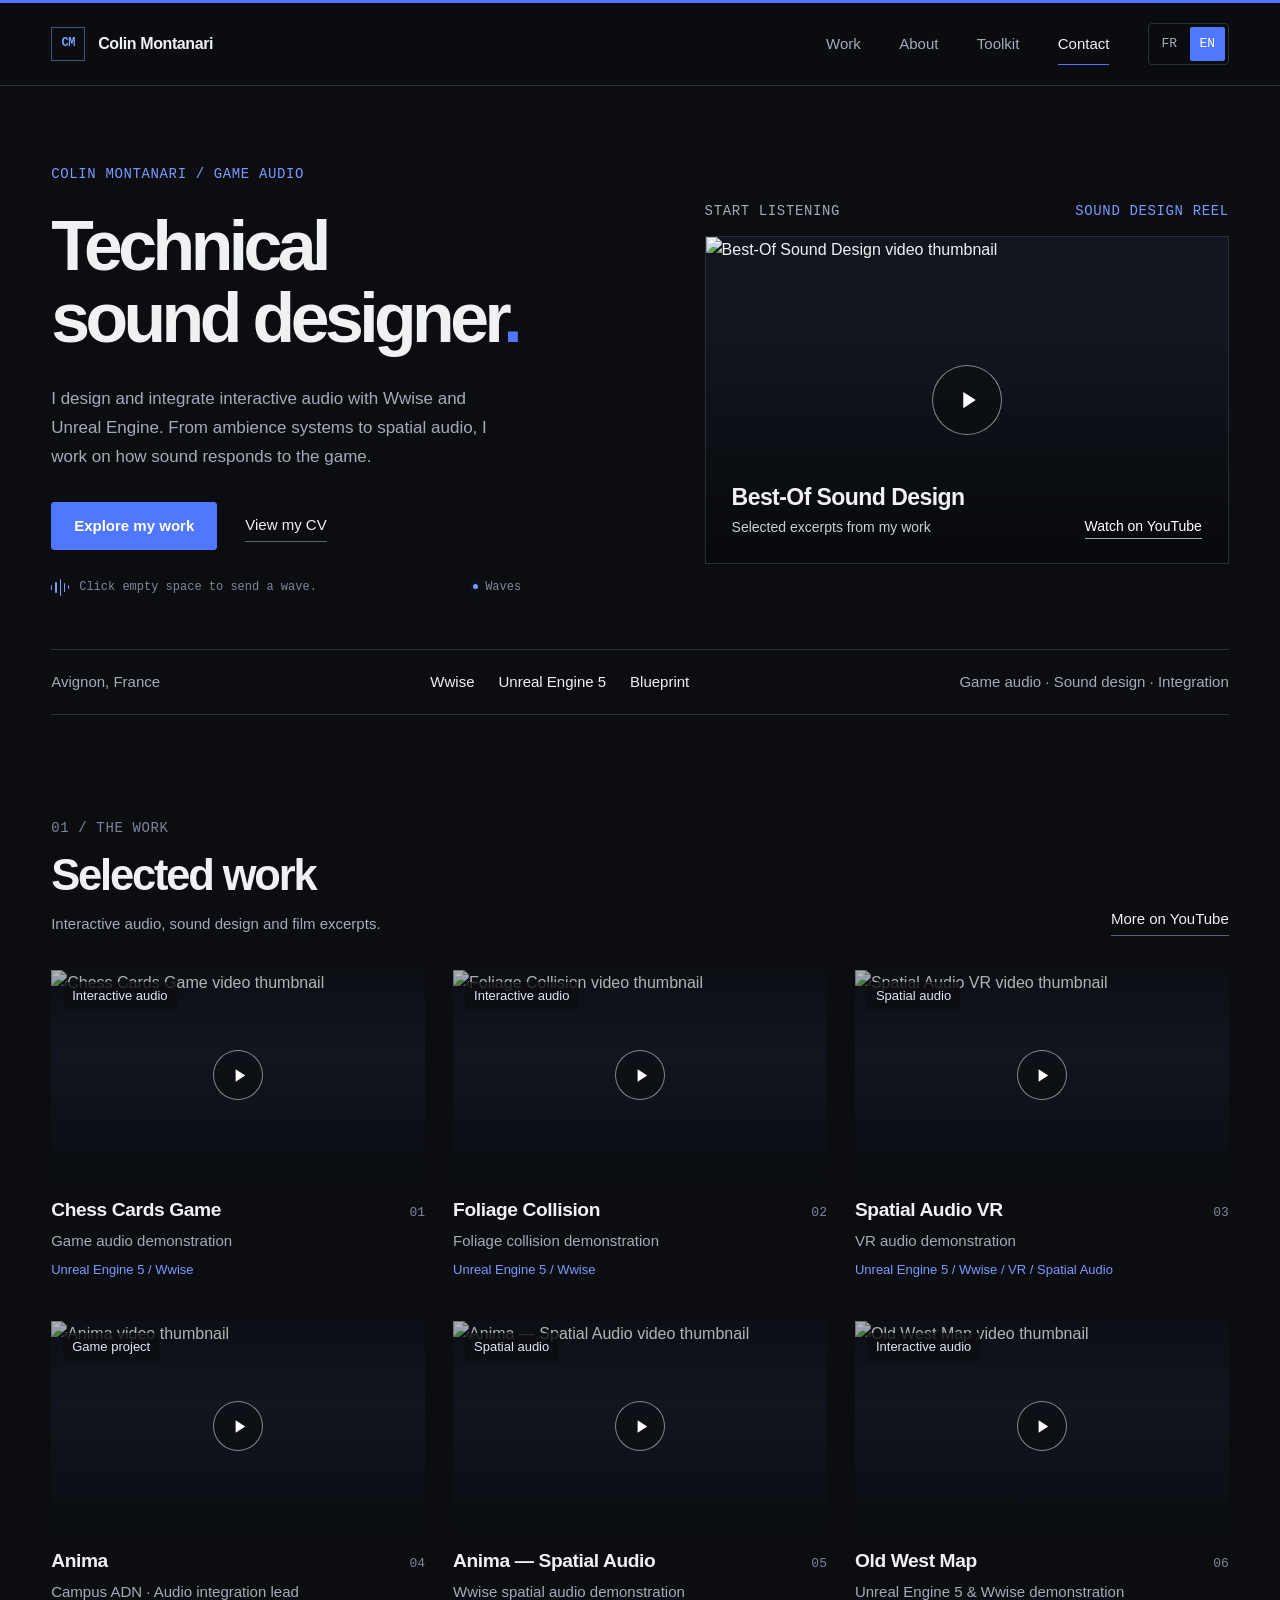
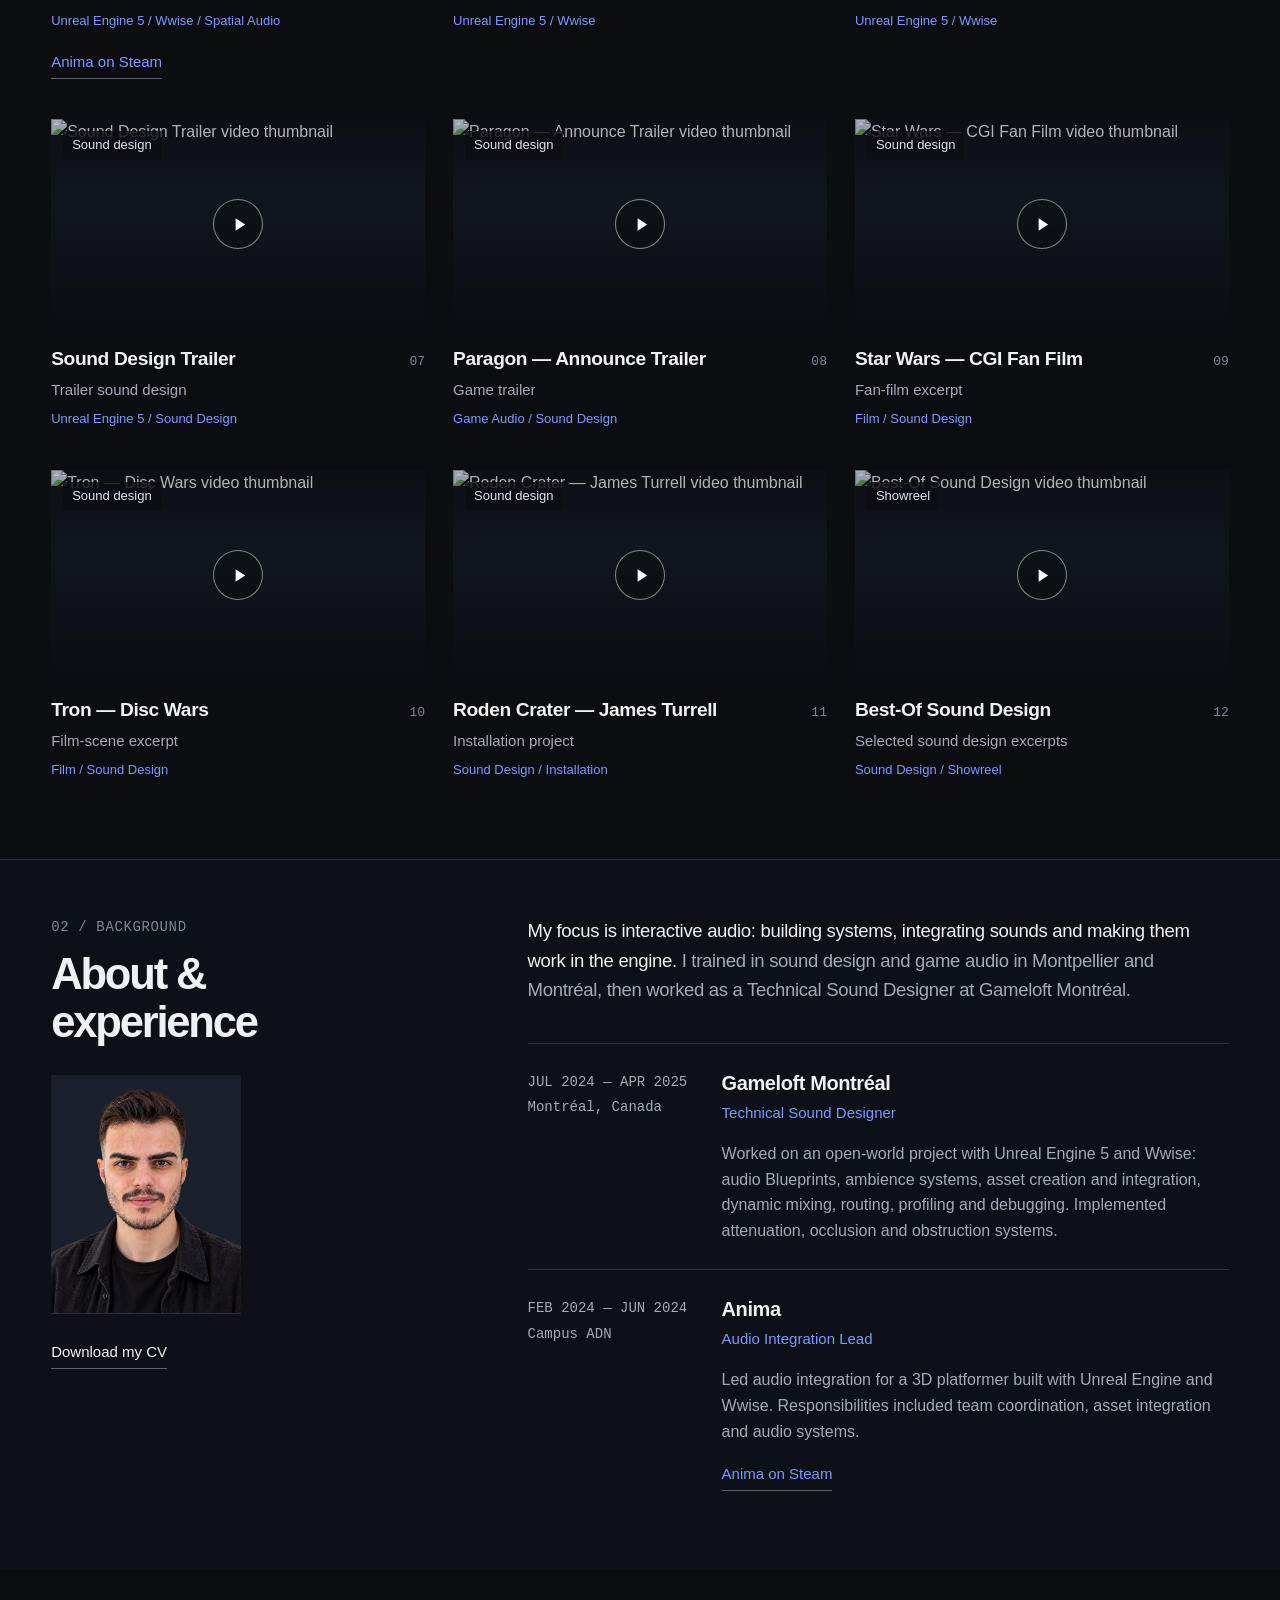
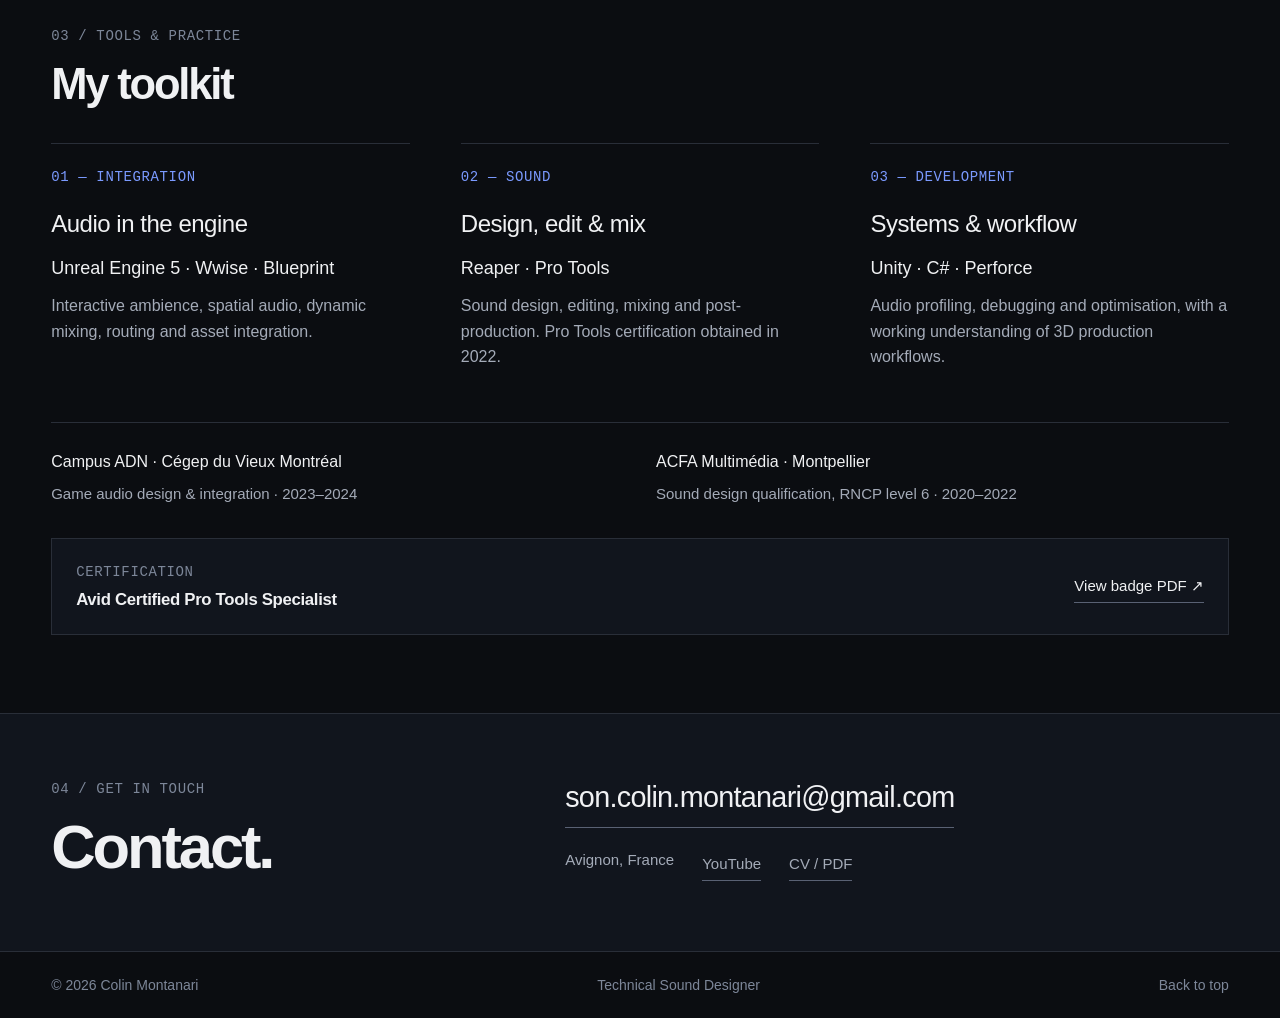
==== index.html @ 7dca70fe "Wave Collision Click Wave Collision Click" ====
<!DOCTYPE html>
<html lang="en">
<head>
  <meta charset="UTF-8">
  <meta name="viewport" content="width=device-width, initial-scale=1">
  <meta name="description" content="Colin Montanari, Technical Sound Designer. Interactive audio with Wwise and Unreal Engine, game audio projects, and sound design work.">
  <meta name="theme-color" content="#0b0d11">
  <title>Colin Montanari — Technical Sound Designer</title>
  <link rel="icon" href="data:image/svg+xml,%3Csvg xmlns='http://www.w3.org/2000/svg' viewBox='0 0 64 64'%3E%3Crect width='64' height='64' rx='10' fill='%230b0d11'/%3E%3Ctext x='32' y='41' text-anchor='middle' font-family='Arial,sans-serif' font-size='29' font-weight='700' fill='%235078ff'%3ECM%3C/text%3E%3C/svg%3E">
  <style>
    :root { --bg:#0b0d11; --surface:#11151d; --text:#f0f1f3; --muted:#a4abb8; --subtle:#7d8799; --blue:#7b9aff; --electric:#5078ff; --line:#292e38; --gutter:clamp(22px,4vw,104px); }
    *,*::before,*::after { box-sizing:border-box; }
    html { scroll-behavior:smooth; scroll-padding-top:100px; }
    body { margin:0; background:var(--bg); color:var(--text); font:400 1rem/1.6 'Segoe UI',Arial,sans-serif; -webkit-font-smoothing:antialiased; }
    a { color:inherit; text-decoration:none; }
    button { font:inherit; }
    a:focus-visible,button:focus-visible { outline:2px solid var(--blue); outline-offset:6px; }
    img { display:block; width:100%; }
    ::selection { background:var(--electric); color:white; }
    .skip-link { position:fixed; top:12px; left:12px; z-index:30; padding:10px 16px; background:var(--text); color:var(--bg); transform:translateY(-160%); }
    .skip-link:focus { transform:translateY(0); }
    .shell { width:100%; padding-inline:var(--gutter); }
    .mono { font-family:Consolas,'Courier New',monospace; font-size:.875rem; letter-spacing:.045em; text-transform:uppercase; }
    header,main,footer { position:relative; z-index:1; }
    header { position:sticky; top:0; z-index:10; background:rgba(11,13,17,.95); border-top:3px solid var(--electric); border-bottom:1px solid var(--line); backdrop-filter:blur(14px); }
    .nav { min-height:82px; display:flex; justify-content:space-between; align-items:center; gap:30px; }
    .brand { display:flex; align-items:center; gap:13px; font-size:1rem; font-weight:650; letter-spacing:-.025em; white-space:nowrap; }
    .brand-mark { display:grid; place-items:center; width:34px; height:34px; border:1px solid #455575; font-family:Consolas,monospace; color:var(--blue); font-size:.75rem; }
    .nav-actions { display:flex; align-items:center; gap:clamp(20px,3vw,44px); }
    .language-switch { display:none; gap:3px; padding:3px; border:1px solid var(--line); border-radius:4px; }
    html.has-language-switch .language-switch { display:flex; }
    .language-switch button { border:0; border-radius:2px; background:transparent; color:var(--muted); min-width:35px; min-height:34px; padding:5px 8px; font:500 .8125rem/1.4 Consolas,monospace; cursor:pointer; }
    .language-switch button:hover { color:var(--text); background:#1b2232; }
    .language-switch button[aria-pressed="true"] { background:var(--electric); color:white; }
    .sr-only { position:absolute; width:1px; height:1px; padding:0; margin:-1px; overflow:hidden; clip:rect(0,0,0,0); white-space:nowrap; border:0; }
    @media (max-width:560px) { .nav-actions { display:contents; } .brand { order:1; } .language-switch { order:2; margin-left:auto; } .nav-links { order:3; } }
    .nav-links { display:flex; gap:clamp(20px,3vw,48px); align-items:center; font-size:.9375rem; }
    .nav-links a { padding:8px 0; color:var(--muted); transition:color .2s; }
    .nav-links a:hover { color:var(--text); }
    .nav-links .contact-nav { color:var(--text); border-bottom:1px solid var(--electric); }
    .hero { position:relative; isolation:isolate; padding-block:clamp(52px,6vw,108px) 46px; }
    .hero-grid { display:grid; grid-template-columns:1.1fr 1fr; gap:clamp(32px,6vw,120px); align-items:center; }
    .eyebrow { color:var(--blue); margin:0 0 26px; }
    h1 { font-size:clamp(3.5rem,5.45vw,8.5rem); line-height:1.03; letter-spacing:-.065em; font-weight:650; margin:0 0 30px; }
    h1 .first-line { display:block; }
    h1 .period { color:var(--electric); }
    .hero-copy { max-width:49ch; color:var(--muted); font-size:clamp(1.0625rem,1.15vw,1.3rem); margin:0 0 30px; line-height:1.7; }
    .hero-links { display:flex; flex-wrap:wrap; gap:20px 28px; align-items:center; }
    .button { display:inline-flex; align-items:center; justify-content:center; min-height:48px; padding:11px 22px; border:1px solid var(--electric); background:var(--electric); color:white; font-size:.9375rem; font-weight:600; border-radius:3px; transition:background .2s,border-color .2s; }
    .button:hover { background:#3f65e3; border-color:#3f65e3; }
    .text-link { border-bottom:1px solid #596173; padding-block:4px; font-size:.9375rem; transition:border-color .2s,color .2s; }
    .text-link:hover { border-color:var(--blue); color:var(--blue); }
    .featured { margin:0; min-width:0; }
    .feature-label { display:flex; align-items:center; justify-content:space-between; gap:16px; margin-bottom:14px; color:var(--muted); }
    .feature-label span:last-child { color:var(--blue); }
    .feature-visual { position:relative; display:block; aspect-ratio:16/10; overflow:hidden; background:var(--surface); border:1px solid var(--line); }
    .feature-visual img { height:100%; object-fit:cover; filter:saturate(.8); transition:transform .65s,filter .4s; }
    .feature-visual:hover img { transform:scale(1.035); filter:saturate(1); }
    .feature-visual::after { content:''; position:absolute; inset:0; background:linear-gradient(180deg,transparent 30%,rgba(0,0,0,.6)); pointer-events:none; }
    .play { position:absolute; display:grid; place-items:center; width:50px; height:50px; border:1px solid rgba(255,255,255,.5); border-radius:50%; background:rgba(11,13,17,.55); color:white; z-index:2; left:50%; top:50%; transform:translate(-50%,-50%); transition:background .2s,border-color .2s; }
    .play svg { width:23px; height:23px; }
    .feature-visual .play { width:70px; height:70px; }
    .feature-visual .play svg { width:30px; height:30px; }
    .feature-visual:hover .play,.project-visual:hover .play { background:var(--electric); border-color:var(--electric); }
    .feature-caption { position:absolute; bottom:24px; left:26px; right:26px; z-index:2; display:flex; gap:18px; align-items:end; justify-content:space-between; }
    .feature-caption strong { display:block; font-size:clamp(1.375rem,1.8vw,2.3rem); line-height:1.2; font-weight:600; letter-spacing:-.025em; }
    .feature-caption small { display:block; color:#c9cfd9; font-size:.875rem; margin-top:5px; }
    .feature-caption .watch-label { font-size:.875rem; color:white; white-space:nowrap; border-bottom:1px solid #9ca4b8; }
    .hero-details { margin-top:48px; padding-block:20px; display:flex; justify-content:space-between; flex-wrap:wrap; gap:12px 30px; border-top:1px solid var(--line); border-bottom:1px solid var(--line); color:var(--muted); font-size:.9375rem; }
    .hero-details .tools { display:flex; flex-wrap:wrap; gap:12px 24px; color:var(--text); }
    .hero-details strong { font-weight:500; }
    section[id] { scroll-margin-top:28px; }
    .section { padding-block:56px 78px; }
    .section-heading { display:grid; grid-template-columns:1fr auto; gap:22px; align-items:end; margin-bottom:34px; }
    .section-index { color:var(--subtle); margin:0 0 13px; }
    h2 { margin:0; font-size:clamp(2.4rem,3.4vw,4.6rem); font-weight:550; line-height:1.1; letter-spacing:-.05em; }
    .heading-note { color:var(--muted); max-width:42ch; font-size:.9375rem; margin:12px 0 0; }
    .project-grid { display:grid; grid-template-columns:repeat(3,minmax(0,1fr)); gap:40px 28px; }
    .project { min-width:0; }
    .project-visual { display:block; position:relative; overflow:hidden; aspect-ratio:16/9; background:var(--surface); }
    .project-visual img { height:100%; object-fit:cover; transition:transform .5s,filter .4s; filter:saturate(.82); }
    .project-visual:hover img { transform:scale(1.04); filter:saturate(1); }
    .project-visual::after { content:''; position:absolute; inset:0; background:linear-gradient(180deg,rgba(0,0,0,.3),transparent 40%,rgba(0,0,0,.4)); pointer-events:none; }
    .visual-category { position:absolute; top:12px; left:12px; z-index:2; font-size:.8125rem; padding:4px 9px; background:rgba(11,13,17,.8); color:#e1e6ef; }
    .watch { position:absolute; right:14px; bottom:12px; z-index:2; font-size:.8125rem; opacity:0; transform:translateY(5px); transition:opacity .2s,transform .2s; }
    .project-visual:hover .watch,.project-visual:focus-visible .watch { opacity:1; transform:translateY(0); }
    .project-title { display:flex; align-items:baseline; justify-content:space-between; gap:14px; margin-top:17px; }
    h3 { font-size:1.2rem; letter-spacing:-.02em; line-height:1.35; margin:0; font-weight:600; }
    .project-title a:hover { color:var(--blue); }
    .project-number { font:400 .8125rem/1.4 Consolas,monospace; color:var(--subtle); }
    .project-note { font-size:.9375rem; color:var(--muted); margin:6px 0 0; }
    .steam-link { display:inline-flex; align-items:center; gap:8px; margin-top:14px; color:var(--blue); }
    .project-tools { font-size:.8125rem; color:var(--blue); margin:7px 0 0; }
    .about-section { border-top:1px solid var(--line); background:rgba(17,21,29,.5); }
    .about-grid { display:grid; grid-template-columns:.8fr 1.5fr; gap:clamp(40px,8vw,160px); }
    .about-heading h2 { max-width:10ch; }
    .about-heading .text-link { display:inline-block; margin-top:22px; }
    .portrait { width:min(190px,100%); height:auto; margin-top:28px; background:#1a202b; border-bottom:1px solid var(--line); }
    .bio { font-size:clamp(1.125rem,1.45vw,1.625rem); line-height:1.6; letter-spacing:-.018em; max-width:65ch; margin:0 0 38px; }
    .bio .soft { color:var(--muted); }
    .experience { border-top:1px solid var(--line); padding-block:26px; display:grid; grid-template-columns:170px 1fr; gap:24px; }
    .experience:last-child { padding-bottom:0; }
    .dates { font-family:Consolas,'Courier New',monospace; font-size:.875rem; color:var(--muted); line-height:1.8; }
    .experience h3 { font-size:1.25rem; }
    .job-title { font-size:.9375rem; color:var(--blue); margin:4px 0 12px; }
    .experience p:last-of-type { color:var(--muted); font-size:1rem; max-width:68ch; margin-bottom:0; }
    .skills-grid { display:grid; grid-template-columns:repeat(3,minmax(0,1fr)); gap:clamp(24px,4vw,80px); }
    .skill-block { padding-top:22px; border-top:1px solid var(--line); }
    .skill-block .mono { color:var(--blue); margin:0 0 20px; }
    .skill-block h3 { font-size:1.5rem; font-weight:500; margin-bottom:14px; }
    .skill-block p { color:var(--muted); margin:10px 0; max-width:44ch; }
    .tool-names { font-size:1.125rem; color:var(--text) !important; }
    .education { display:grid; grid-template-columns:1fr 1fr; gap:32px; margin-top:42px; border-top:1px solid var(--line); padding-top:26px; }
    .education p { color:var(--muted); margin:8px 0 0; font-size:.9375rem; }
    .education strong { font-weight:500; }
    .certification { display:flex; flex-wrap:wrap; align-items:center; justify-content:space-between; gap:18px 24px; margin-top:32px; padding:22px 24px; border:1px solid var(--line); background:var(--surface); }
    .certification-label { display:block; color:var(--subtle); margin-bottom:5px; }
    .certification-title { margin:0; font-size:1.05rem; font-weight:550; }
    .certification-link { flex:none; }
    .language-fr { display:none; }
    html[lang="fr"] .language-en { display:none; }
    html[lang="fr"] .language-fr { display:inline; }
    .contact-section { padding-block:60px 70px; border-top:1px solid var(--line); background:var(--surface); }
    .contact-layout { display:grid; grid-template-columns:1fr 1.4fr; gap:40px; align-items:end; }
    .contact-layout h2 { font-size:clamp(2.5rem,4.8vw,6.5rem); }
    .contact-email { display:inline-block; font-size:clamp(1.05rem,2.25vw,3.1rem); letter-spacing:-.025em; border-bottom:1px solid #596173; padding-bottom:7px; overflow-wrap:anywhere; }
    .contact-email:hover { color:var(--blue); border-color:var(--blue); }
    .contact-sub { display:flex; flex-wrap:wrap; gap:12px 28px; color:var(--muted); font-size:.9375rem; margin-top:20px; }
    footer { padding-block:22px; border-top:1px solid var(--line); }
    .footer-inner { display:flex; justify-content:space-between; flex-wrap:wrap; gap:14px; color:var(--subtle); font-size:.875rem; }
    .footer-inner a:hover { color:var(--blue); }
    @media (min-width:1900px) { .project-grid { grid-template-columns:repeat(4,minmax(0,1fr)); gap:46px 32px; } .project-title h3 { font-size:1.35rem; } }
    @media (max-width:1100px) { .hero-grid { gap:36px; } h1 { font-size:clamp(3.1rem,5.4vw,4.5rem); } .project-grid { grid-template-columns:repeat(2,minmax(0,1fr)); } .about-grid { gap:44px; grid-template-columns:.8fr 1.4fr; } .experience { grid-template-columns:1fr; gap:8px; } .contact-layout { grid-template-columns:1fr 1.4fr; gap:24px; } }
    @media (max-width:800px) { html { scroll-padding-top:90px; } .nav { min-height:72px; gap:18px; } .nav-links { gap:20px; font-size:.875rem; } .hero { padding-top:44px; } .hero-grid { grid-template-columns:1fr; gap:34px; } h1 { font-size:clamp(3.4rem,8vw,5rem); max-width:13ch; } .hero-copy { max-width:58ch; } .featured { max-width:100%; } .feature-visual { aspect-ratio:16/9; } .hero-details { margin-top:30px; } .about-grid { grid-template-columns:1fr; gap:36px; } .about-heading h2 { max-width:none; } .about-heading .text-link { margin-top:18px; } .experience { grid-template-columns:150px 1fr; gap:22px; } .skills-grid { grid-template-columns:1fr; gap:28px; } .skill-block p { max-width:none; } .contact-layout { grid-template-columns:1fr; gap:30px; } .contact-email { font-size:clamp(1rem,3.8vw,2.2rem); } }
    @media (max-width:560px) { :root { --gutter:22px; } html { scroll-padding-top:126px; } .nav { flex-wrap:wrap; padding-block:15px 12px; gap:12px; } .brand { font-size:1rem; } .nav-links { width:100%; justify-content:space-between; gap:10px; } .hero { padding-top:35px; padding-bottom:24px; } .eyebrow { font-size:.8125rem; margin-bottom:20px; } h1 { font-size:clamp(2.7rem,10.8vw,3.8rem); margin-bottom:24px; } .hero-copy { font-size:1rem; margin-bottom:24px; } .hero-grid { gap:30px; } .feature-label { font-size:.8125rem; } .feature-caption { bottom:16px; left:18px; right:18px; } .feature-caption strong { font-size:1.375rem; } .feature-caption .watch-label { display:none; } .feature-visual .play { width:54px; height:54px; } .hero-details { font-size:.875rem; padding-block:17px; } .section { padding-block:38px 46px; } .section-heading { grid-template-columns:1fr; gap:18px; margin-bottom:26px; } .section-heading > a { justify-self:start; } .project-grid { grid-template-columns:1fr; gap:30px; } h2 { font-size:2.5rem; } .section-index { font-size:.8125rem; } .project-title { margin-top:14px; } .bio { font-size:1.125rem; } .experience { grid-template-columns:1fr; gap:10px; padding-block:22px; } .education { grid-template-columns:1fr; gap:22px; } .contact-section { padding-block:40px; } .contact-email { font-size:clamp(1rem,4.35vw,1.5rem); } .contact-sub { gap:12px 20px; } .footer-inner { font-size:.8125rem; } }
    @media (prefers-reduced-motion:reduce) { html { scroll-behavior:auto; } *,*::before,*::after { transition:none !important; } .cursor-glow { display:none; } }

    #page-acoustics { position:fixed; inset:0; width:100%; height:100%; z-index:3; pointer-events:none; mix-blend-mode:screen; }
    .acoustic-invitation { margin:24px 0 0; display:grid; grid-template-columns:18px minmax(0,1fr) auto; max-width:470px; align-items:center; gap:10px; color:var(--subtle); font:400 .75rem/1.6 Consolas,'Courier New',monospace; }
    .acoustic-symbol { display:inline-flex; align-items:center; gap:3px; color:var(--blue); }
    .acoustic-symbol i { display:block; width:2px; height:var(--height); background:currentColor; border-radius:1px; }
    .wave-toggle { border:0; padding:4px 0; color:var(--subtle); background:transparent; cursor:pointer; font:inherit; }
    .wave-toggle::before { content:''; display:inline-block; width:5px; height:5px; border-radius:50%; background:var(--blue); margin-right:7px; vertical-align:middle; box-shadow:0 0 7px #5078ff66; }
    .wave-toggle[aria-pressed="false"]::before { background:var(--subtle); box-shadow:none; }
    .wave-toggle[aria-pressed="false"] { text-decoration:line-through; }
    .wave-toggle:hover { color:var(--text); }
    @media (prefers-reduced-motion:reduce) { #page-acoustics,.acoustic-invitation { display:none; } }
  </style>
</head>
<body>
  <a class="skip-link" href="#main" data-i18n="text1">Skip to content</a>
  <canvas id="page-acoustics" aria-hidden="true"></canvas>
  <header>
    <div class="shell nav">
      <a class="brand" href="#top" aria-label="Colin Montanari, back to top" data-i18n-aria-label="text68"><span class="brand-mark" aria-hidden="true">CM</span>Colin Montanari</a>
      <div class="nav-actions"><nav class="nav-links" aria-label="Main navigation" data-i18n-aria-label="text69"><a href="#projects" data-i18n="text2">Work</a><a href="#about" data-i18n="text3">About</a><a href="#skills" data-i18n="text4">Toolkit</a><a class="contact-nav" href="#contact">Contact</a></nav>
        <div class="language-switch" role="group" aria-label="Language" data-i18n-aria-label="language">
          <button type="button" data-language="fr" lang="fr" aria-label="Français" aria-pressed="false">FR</button>
          <button type="button" data-language="en" lang="en" aria-label="English" aria-pressed="true">EN</button>
        </div>
      </div>
    </div>
  </header>
  <span class="sr-only" id="language-status" role="status" aria-live="polite"></span>
  <main id="main">
    <section class="hero shell" id="top" aria-labelledby="hero-title">
<div class="hero-grid">
        <div>
          <p class="eyebrow mono" data-i18n="text5">Colin Montanari / Game audio</p>
          <h1 id="hero-title" lang="en" data-i18n="text63"><span class="first-line">Technical</span> sound designer<span class="period">.</span></h1>
          <p class="hero-copy" data-i18n="text6">I design and integrate interactive audio with Wwise and Unreal Engine. From ambience systems to spatial audio, I work on how sound responds to the game.</p>
          <div class="hero-links"><a class="button" href="#projects" data-i18n="text7">Explore my work</a><a class="text-link" href="cv-colin-montanari.pdf" target="_blank" rel="noopener" data-i18n="text8">View my CV</a></div>
          <div class="acoustic-invitation"><span class="acoustic-symbol" aria-hidden="true"><i style="--height:5px"></i><i style="--height:11px"></i><i style="--height:17px"></i><i style="--height:9px"></i><i style="--height:4px"></i></span><span data-i18n="acousticHint">Click the empty space. Watch sound find its way.</span><button hidden class="wave-toggle" id="wave-toggle" type="button" aria-pressed="true" data-i18n="acousticToggle" data-i18n-aria-label="acousticToggleLabel">Waves</button></div>
        </div>
        <figure class="featured">
          <figcaption class="feature-label mono"><span data-i18n="text9">Start listening</span><span data-i18n="text10">Sound design reel</span></figcaption>
          <a class="feature-visual" href="https://www.youtube.com/watch?v=tPBEcP_fl_8" target="_blank" rel="noopener noreferrer" aria-label="Watch Colin Montanari's Best-Of Sound Design on YouTube" data-i18n-aria-label="text70">
            <img src="https://i.ytimg.com/vi/tPBEcP_fl_8/hqdefault.jpg" alt="Best-Of Sound Design video thumbnail" data-i18n-alt="text71" width="480" height="360" fetchpriority="high">
            <span class="play" aria-hidden="true"><svg viewBox="0 0 24 24"><path d="M9 5.5v13l10-6.5Z" fill="currentColor"/></svg></span>
            <span class="feature-caption"><span><strong>Best-Of Sound Design</strong><small data-i18n="text11">Selected excerpts from my work</small></span><span class="watch-label" data-i18n="text12">Watch on YouTube</span></span>
          </a>
        </figure>
      </div>
      <div class="hero-details"><span>Avignon, France</span><div class="tools"><strong>Wwise</strong><strong>Unreal Engine 5</strong><strong>Blueprint</strong></div><span data-i18n="text13">Game audio · Sound design · Integration</span></div>
    </section>
    <section class="section shell" id="projects" aria-labelledby="work-title">
      <span id="sound-design"></span>
      <div class="section-heading"><div><p class="section-index mono" data-i18n="text14">01 / The work</p><h2 id="work-title" data-i18n="text15">Selected work</h2><p class="heading-note" data-i18n="text16">Interactive audio, sound design and film excerpts.</p></div><a class="text-link" href="https://www.youtube.com/@colinmontanarisounddesign7705" target="_blank" rel="noopener noreferrer" data-i18n="text17">More on YouTube</a></div>
      <div class="project-grid"><article class="project">
      <a class="project-visual" href="https://www.youtube.com/watch?v=Ehm__A0e2dE" target="_blank" rel="noopener noreferrer" aria-label="Watch Chess Cards Game on YouTube" data-i18n-aria-label="text72">
        <img src="https://i.ytimg.com/vi/Ehm__A0e2dE/hqdefault.jpg" alt="Chess Cards Game video thumbnail" data-i18n-alt="text73" width="480" height="360" loading="lazy" decoding="async">
        <span class="visual-category" data-i18n="text18">Interactive audio</span>
        <span class="play" aria-hidden="true"><svg viewBox="0 0 24 24"><path d="M9 5.5v13l10-6.5Z" fill="currentColor"/></svg></span>
        <span class="watch" data-i18n="text12">Watch on YouTube</span>
      </a>
      <div class="project-title"><h3><a href="https://www.youtube.com/watch?v=Ehm__A0e2dE" target="_blank" rel="noopener noreferrer">Chess Cards Game</a></h3><span class="project-number">01</span></div>
      <p class="project-note" data-i18n="text19">Game audio demonstration</p>
      <p class="project-tools">Unreal Engine 5 / Wwise</p>
    </article>
<article class="project">
      <a class="project-visual" href="https://www.youtube.com/watch?v=23H4dMlIv8Q" target="_blank" rel="noopener noreferrer" aria-label="Watch Foliage Collision on YouTube" data-i18n-aria-label="text74">
        <img src="https://i.ytimg.com/vi/23H4dMlIv8Q/hqdefault.jpg" alt="Foliage Collision video thumbnail" data-i18n-alt="text75" width="480" height="360" loading="lazy" decoding="async">
        <span class="visual-category" data-i18n="text18">Interactive audio</span>
        <span class="play" aria-hidden="true"><svg viewBox="0 0 24 24"><path d="M9 5.5v13l10-6.5Z" fill="currentColor"/></svg></span>
        <span class="watch" data-i18n="text12">Watch on YouTube</span>
      </a>
      <div class="project-title"><h3><a href="https://www.youtube.com/watch?v=23H4dMlIv8Q" target="_blank" rel="noopener noreferrer">Foliage Collision</a></h3><span class="project-number">02</span></div>
      <p class="project-note" data-i18n="text20">Foliage collision demonstration</p>
      <p class="project-tools">Unreal Engine 5 / Wwise</p>
    </article>
<article class="project">
      <a class="project-visual" href="https://www.youtube.com/watch?v=f1CPaohWZSs" target="_blank" rel="noopener noreferrer" aria-label="Watch Spatial Audio VR on YouTube" data-i18n-aria-label="text76">
        <img src="https://i.ytimg.com/vi/f1CPaohWZSs/hqdefault.jpg" alt="Spatial Audio VR video thumbnail" data-i18n-alt="text77" width="480" height="360" loading="lazy" decoding="async">
        <span class="visual-category" data-i18n="text21">Spatial audio</span>
        <span class="play" aria-hidden="true"><svg viewBox="0 0 24 24"><path d="M9 5.5v13l10-6.5Z" fill="currentColor"/></svg></span>
        <span class="watch" data-i18n="text12">Watch on YouTube</span>
      </a>
      <div class="project-title"><h3><a href="https://www.youtube.com/watch?v=f1CPaohWZSs" target="_blank" rel="noopener noreferrer">Spatial Audio VR</a></h3><span class="project-number">03</span></div>
      <p class="project-note" data-i18n="text22">VR audio demonstration</p>
      <p class="project-tools" data-i18n="text23">Unreal Engine 5 / Wwise / VR / Spatial Audio</p>
    </article>
<article class="project">
      <a class="project-visual" href="https://www.youtube.com/watch?v=sllRXFrbH1c" target="_blank" rel="noopener noreferrer" aria-label="Watch Anima on YouTube" data-i18n-aria-label="text78">
        <img src="https://i.ytimg.com/vi/sllRXFrbH1c/hqdefault.jpg" alt="Anima video thumbnail" data-i18n-alt="text79" width="480" height="360" loading="lazy" decoding="async">
        <span class="visual-category" data-i18n="text24">Game project</span>
        <span class="play" aria-hidden="true"><svg viewBox="0 0 24 24"><path d="M9 5.5v13l10-6.5Z" fill="currentColor"/></svg></span>
        <span class="watch" data-i18n="text12">Watch on YouTube</span>
      </a>
      <div class="project-title"><h3><a href="https://www.youtube.com/watch?v=sllRXFrbH1c" target="_blank" rel="noopener noreferrer">Anima</a></h3><span class="project-number">04</span></div>
      <p class="project-note" data-i18n="text25">Campus ADN · Audio integration lead</p>
      <p class="project-tools" data-i18n="text26">Unreal Engine 5 / Wwise / Spatial Audio</p>
      <a class="text-link steam-link" href="https://store.steampowered.com/app/3189180/Anima/?l=french" target="_blank" rel="noopener noreferrer" data-i18n="animaSteam">Anima on Steam <span aria-hidden="true">↗</span></a>
    </article>
<article class="project">
      <a class="project-visual" href="https://www.youtube.com/watch?v=qKT0tY_AE78" target="_blank" rel="noopener noreferrer" aria-label="Watch Anima — Spatial Audio on YouTube" data-i18n-aria-label="text80">
        <img src="https://i.ytimg.com/vi/qKT0tY_AE78/hqdefault.jpg" alt="Anima — Spatial Audio video thumbnail" data-i18n-alt="text81" width="480" height="360" loading="lazy" decoding="async">
        <span class="visual-category" data-i18n="text21">Spatial audio</span>
        <span class="play" aria-hidden="true"><svg viewBox="0 0 24 24"><path d="M9 5.5v13l10-6.5Z" fill="currentColor"/></svg></span>
        <span class="watch" data-i18n="text12">Watch on YouTube</span>
      </a>
      <div class="project-title"><h3><a href="https://www.youtube.com/watch?v=qKT0tY_AE78" target="_blank" rel="noopener noreferrer">Anima — Spatial Audio</a></h3><span class="project-number">05</span></div>
      <p class="project-note" data-i18n="text27">Wwise spatial audio demonstration</p>
      <p class="project-tools">Unreal Engine 5 / Wwise</p>
    </article>
<article class="project">
      <a class="project-visual" href="https://www.youtube.com/watch?v=A92j7a0wnoc" target="_blank" rel="noopener noreferrer" aria-label="Watch Old West Map on YouTube" data-i18n-aria-label="text82">
        <img src="https://i.ytimg.com/vi/A92j7a0wnoc/hqdefault.jpg" alt="Old West Map video thumbnail" data-i18n-alt="text83" width="480" height="360" loading="lazy" decoding="async">
        <span class="visual-category" data-i18n="text18">Interactive audio</span>
        <span class="play" aria-hidden="true"><svg viewBox="0 0 24 24"><path d="M9 5.5v13l10-6.5Z" fill="currentColor"/></svg></span>
        <span class="watch" data-i18n="text12">Watch on YouTube</span>
      </a>
      <div class="project-title"><h3><a href="https://www.youtube.com/watch?v=A92j7a0wnoc" target="_blank" rel="noopener noreferrer">Old West Map</a></h3><span class="project-number">06</span></div>
      <p class="project-note" data-i18n="text28">Unreal Engine 5 & Wwise demonstration</p>
      <p class="project-tools">Unreal Engine 5 / Wwise</p>
    </article>
<article class="project">
      <a class="project-visual" href="https://www.youtube.com/watch?v=ScvnwWGDxz8" target="_blank" rel="noopener noreferrer" aria-label="Watch Sound Design Trailer on YouTube" data-i18n-aria-label="text84">
        <img src="https://i.ytimg.com/vi/ScvnwWGDxz8/hqdefault.jpg" alt="Sound Design Trailer video thumbnail" data-i18n-alt="text85" width="480" height="360" loading="lazy" decoding="async">
        <span class="visual-category" data-i18n="text29">Sound design</span>
        <span class="play" aria-hidden="true"><svg viewBox="0 0 24 24"><path d="M9 5.5v13l10-6.5Z" fill="currentColor"/></svg></span>
        <span class="watch" data-i18n="text12">Watch on YouTube</span>
      </a>
      <div class="project-title"><h3><a href="https://www.youtube.com/watch?v=ScvnwWGDxz8" target="_blank" rel="noopener noreferrer">Sound Design Trailer</a></h3><span class="project-number">07</span></div>
      <p class="project-note" data-i18n="text30">Trailer sound design</p>
      <p class="project-tools" data-i18n="text31">Unreal Engine 5 / Sound Design</p>
    </article>
<article class="project">
      <a class="project-visual" href="https://www.youtube.com/watch?v=ySbdtT6C4kk" target="_blank" rel="noopener noreferrer" aria-label="Watch Paragon — Announce Trailer on YouTube" data-i18n-aria-label="text86">
        <img src="https://i.ytimg.com/vi/ySbdtT6C4kk/hqdefault.jpg" alt="Paragon — Announce Trailer video thumbnail" data-i18n-alt="text87" width="480" height="360" loading="lazy" decoding="async">
        <span class="visual-category" data-i18n="text29">Sound design</span>
        <span class="play" aria-hidden="true"><svg viewBox="0 0 24 24"><path d="M9 5.5v13l10-6.5Z" fill="currentColor"/></svg></span>
        <span class="watch" data-i18n="text12">Watch on YouTube</span>
      </a>
      <div class="project-title"><h3><a href="https://www.youtube.com/watch?v=ySbdtT6C4kk" target="_blank" rel="noopener noreferrer">Paragon — Announce Trailer</a></h3><span class="project-number">08</span></div>
      <p class="project-note" data-i18n="text32">Game trailer</p>
      <p class="project-tools" data-i18n="text33">Game Audio / Sound Design</p>
    </article>
<article class="project">
      <a class="project-visual" href="https://www.youtube.com/watch?v=RrIpWo2N9yc" target="_blank" rel="noopener noreferrer" aria-label="Watch Star Wars — CGI Fan Film on YouTube" data-i18n-aria-label="text88">
        <img src="https://i.ytimg.com/vi/RrIpWo2N9yc/hqdefault.jpg" alt="Star Wars — CGI Fan Film video thumbnail" data-i18n-alt="text89" width="480" height="360" loading="lazy" decoding="async">
        <span class="visual-category" data-i18n="text29">Sound design</span>
        <span class="play" aria-hidden="true"><svg viewBox="0 0 24 24"><path d="M9 5.5v13l10-6.5Z" fill="currentColor"/></svg></span>
        <span class="watch" data-i18n="text12">Watch on YouTube</span>
      </a>
      <div class="project-title"><h3><a href="https://www.youtube.com/watch?v=RrIpWo2N9yc" target="_blank" rel="noopener noreferrer">Star Wars — CGI Fan Film</a></h3><span class="project-number">09</span></div>
      <p class="project-note" data-i18n="text34">Fan-film excerpt</p>
      <p class="project-tools" data-i18n="text35">Film / Sound Design</p>
    </article>
<article class="project">
      <a class="project-visual" href="https://www.youtube.com/watch?v=6c5U2s4EuI8" target="_blank" rel="noopener noreferrer" aria-label="Watch Tron — Disc Wars on YouTube" data-i18n-aria-label="text90">
        <img src="https://i.ytimg.com/vi/6c5U2s4EuI8/hqdefault.jpg" alt="Tron — Disc Wars video thumbnail" data-i18n-alt="text91" width="480" height="360" loading="lazy" decoding="async">
        <span class="visual-category" data-i18n="text29">Sound design</span>
        <span class="play" aria-hidden="true"><svg viewBox="0 0 24 24"><path d="M9 5.5v13l10-6.5Z" fill="currentColor"/></svg></span>
        <span class="watch" data-i18n="text12">Watch on YouTube</span>
      </a>
      <div class="project-title"><h3><a href="https://www.youtube.com/watch?v=6c5U2s4EuI8" target="_blank" rel="noopener noreferrer">Tron — Disc Wars</a></h3><span class="project-number">10</span></div>
      <p class="project-note" data-i18n="text36">Film-scene excerpt</p>
      <p class="project-tools" data-i18n="text35">Film / Sound Design</p>
    </article>
<article class="project">
      <a class="project-visual" href="https://www.youtube.com/watch?v=jj6ssLRoBOI" target="_blank" rel="noopener noreferrer" aria-label="Watch Roden Crater — James Turrell on YouTube" data-i18n-aria-label="text92">
        <img src="https://i.ytimg.com/vi/jj6ssLRoBOI/hqdefault.jpg" alt="Roden Crater — James Turrell video thumbnail" data-i18n-alt="text93" width="480" height="360" loading="lazy" decoding="async">
        <span class="visual-category" data-i18n="text29">Sound design</span>
        <span class="play" aria-hidden="true"><svg viewBox="0 0 24 24"><path d="M9 5.5v13l10-6.5Z" fill="currentColor"/></svg></span>
        <span class="watch" data-i18n="text12">Watch on YouTube</span>
      </a>
      <div class="project-title"><h3><a href="https://www.youtube.com/watch?v=jj6ssLRoBOI" target="_blank" rel="noopener noreferrer">Roden Crater — James Turrell</a></h3><span class="project-number">11</span></div>
      <p class="project-note" data-i18n="text37">Installation project</p>
      <p class="project-tools" data-i18n="text38">Sound Design / Installation</p>
    </article>
<article class="project">
      <a class="project-visual" href="https://www.youtube.com/watch?v=tPBEcP_fl_8" target="_blank" rel="noopener noreferrer" aria-label="Watch Best-Of Sound Design on YouTube" data-i18n-aria-label="text94">
        <img src="https://i.ytimg.com/vi/tPBEcP_fl_8/hqdefault.jpg" alt="Best-Of Sound Design video thumbnail" data-i18n-alt="text71" width="480" height="360" loading="lazy" decoding="async">
        <span class="visual-category" data-i18n="text39">Showreel</span>
        <span class="play" aria-hidden="true"><svg viewBox="0 0 24 24"><path d="M9 5.5v13l10-6.5Z" fill="currentColor"/></svg></span>
        <span class="watch" data-i18n="text12">Watch on YouTube</span>
      </a>
      <div class="project-title"><h3><a href="https://www.youtube.com/watch?v=tPBEcP_fl_8" target="_blank" rel="noopener noreferrer">Best-Of Sound Design</a></h3><span class="project-number">12</span></div>
      <p class="project-note" data-i18n="text40">Selected sound design excerpts</p>
      <p class="project-tools" data-i18n="text41">Sound Design / Showreel</p>
    </article></div>
    </section>
    <section class="section about-section shell" id="about" aria-labelledby="about-title">
      <div class="about-grid">
        <div class="about-heading"><p class="section-index mono" data-i18n="text42">02 / Background</p><h2 id="about-title" data-i18n="text64">About &amp;<br>experience</h2><img class="portrait" src="portrait-colin.png" alt="Portrait of Colin Montanari" data-i18n-alt="text95" width="337" height="421" loading="lazy"><a class="text-link" href="cv-colin-montanari.pdf" download data-i18n="text43">Download my CV</a></div>
        <div>
          <p class="bio" data-i18n="text65">My focus is interactive audio: building systems, integrating sounds and making them work in the engine. <span class="soft">I trained in sound design and game audio in Montpellier and Montréal, then worked as a Technical Sound Designer at Gameloft Montréal.</span></p>
          <article class="experience"><div class="dates" data-i18n="text66">JUL 2024 — APR 2025<br>Montréal, Canada</div><div><h3>Gameloft Montréal</h3><p class="job-title" lang="en" data-i18n="text44">Technical Sound Designer</p><p data-i18n="text45">Worked on an open-world project with Unreal Engine 5 and Wwise: audio Blueprints, ambience systems, asset creation and integration, dynamic mixing, routing, profiling and debugging. Implemented attenuation, occlusion and obstruction systems.</p></div></article>
          <article class="experience"><div class="dates" data-i18n="text67">FEB 2024 — JUN 2024<br>Campus ADN</div><div><h3>Anima</h3><p class="job-title" data-i18n="text46">Audio Integration Lead</p><p data-i18n="text47">Led audio integration for a 3D platformer built with Unreal Engine and Wwise. Responsibilities included team coordination, asset integration and audio systems.</p><a class="text-link steam-link" href="https://store.steampowered.com/app/3189180/Anima/?l=french" target="_blank" rel="noopener noreferrer" data-i18n="animaSteam">Anima on Steam <span aria-hidden="true">↗</span></a></div></article>
        </div>
      </div>
    </section>
    <section class="section shell" id="skills" aria-labelledby="skills-title">
      <div class="section-heading"><div><p class="section-index mono" data-i18n="text48">03 / Tools &amp; practice</p><h2 id="skills-title" data-i18n="text49">My toolkit</h2></div></div>
      <div class="skills-grid">
        <article class="skill-block"><p class="mono" data-i18n="text50">01 — Integration</p><h3 data-i18n="text51">Audio in the engine</h3><p class="tool-names">Unreal Engine 5 · Wwise · Blueprint</p><p data-i18n="text52">Interactive ambience, spatial audio, dynamic mixing, routing and asset integration.</p></article>
        <article class="skill-block"><p class="mono" data-i18n="text53">02 — Sound</p><h3 data-i18n="text54">Design, edit &amp; mix</h3><p class="tool-names">Reaper · Pro Tools</p><p data-i18n="text55">Sound design, editing, mixing and post-production. Pro Tools certification obtained in 2022.</p></article>
        <article class="skill-block"><p class="mono" data-i18n="text56">03 — Development</p><h3 data-i18n="text57">Systems &amp; workflow</h3><p class="tool-names">Unity · C# · Perforce</p><p data-i18n="text58">Audio profiling, debugging and optimisation, with a working understanding of 3D production workflows.</p></article>
      </div>
      <div class="education"><div><strong>Campus ADN · Cégep du Vieux Montréal</strong><p data-i18n="text59">Game audio design &amp; integration · 2023–2024</p></div><div><strong>ACFA Multimédia · Montpellier</strong><p data-i18n="text60">Sound design qualification, RNCP level 6 · 2020–2022</p></div></div>
      <div class="certification"><div><span class="certification-label mono"><span class="language-en">Certification</span><span class="language-fr">Certification</span></span><h3 class="certification-title">Avid Certified Pro Tools Specialist</h3></div><a class="text-link certification-link" href="avid-certified-pro-tools-specialist.pdf" target="_blank" rel="noopener noreferrer"><span class="language-en">View badge PDF ↗</span><span class="language-fr">Voir le badge PDF ↗</span></a></div>
    </section>
    <section class="contact-section shell" id="contact" aria-labelledby="contact-title">
      <div class="contact-layout"><div><p class="section-index mono" data-i18n="text61">04 / Get in touch</p><h2 id="contact-title">Contact.</h2></div><div><a class="contact-email" href="mailto:son.colin.montanari@gmail.com">son.colin.montanari@gmail.com</a><div class="contact-sub"><span>Avignon, France</span><a class="text-link" href="https://www.youtube.com/@colinmontanarisounddesign7705" target="_blank" rel="noopener noreferrer">YouTube</a><a class="text-link" href="cv-colin-montanari.pdf" target="_blank" rel="noopener">CV / PDF</a></div></div></div>
    </section>
  </main>
  <footer class="shell"><div class="footer-inner"><span>© 2026 Colin Montanari</span><span lang="en" data-i18n="text44">Technical Sound Designer</span><a href="#top" data-i18n="text62">Back to top</a></div></footer>
  <script>

    (() => {
      const translations = {"text1": {"en": "Skip to content", "fr": "Aller au contenu"}, "text2": {"en": "Work", "fr": "Projets"}, "text3": {"en": "About", "fr": "À propos"}, "text4": {"en": "Toolkit", "fr": "Outils"}, "text5": {"en": "Colin Montanari / Game audio", "fr": "Colin Montanari / Audio de jeu"}, "text6": {"en": "I design and integrate interactive audio with Wwise and Unreal Engine. From ambience systems to spatial audio, I work on how sound responds to the game.", "fr": "Je conçois et intègre de l’audio interactif avec Wwise et Unreal Engine. Des systèmes d’ambiance à l’audio spatial, je travaille sur la façon dont le son réagit au jeu."}, "text7": {"en": "Explore my work", "fr": "Découvrir mes projets"}, "text8": {"en": "View my CV", "fr": "Voir mon CV"}, "text9": {"en": "Start listening", "fr": "À écouter"}, "text10": {"en": "Sound design reel", "fr": "Bande démo"}, "text11": {"en": "Selected excerpts from my work", "fr": "Une sélection de mes réalisations"}, "text12": {"en": "Watch on YouTube", "fr": "Voir sur YouTube"}, "text13": {"en": "Game audio · Sound design · Integration", "fr": "Audio de jeu · Sound design · Intégration"}, "text14": {"en": "01 / The work", "fr": "01 / Les projets"}, "text15": {"en": "Selected work", "fr": "Projets sélectionnés"}, "text16": {"en": "Interactive audio, sound design and film excerpts.", "fr": "Audio interactif, sound design et extraits de films."}, "text17": {"en": "More on YouTube", "fr": "Plus sur YouTube"}, "text18": {"en": "Interactive audio", "fr": "Audio interactif"}, "text19": {"en": "Game audio demonstration", "fr": "Démonstration d’audio de jeu"}, "text20": {"en": "Foliage collision demonstration", "fr": "Démonstration des collisions avec la végétation"}, "text21": {"en": "Spatial audio", "fr": "Audio spatial"}, "text22": {"en": "VR audio demonstration", "fr": "Démonstration audio en réalité virtuelle"}, "text23": {"en": "Unreal Engine 5 / Wwise / VR / Spatial Audio", "fr": "Unreal Engine 5 / Wwise / VR / Audio spatial"}, "text24": {"en": "Game project", "fr": "Projet de jeu"}, "text25": {"en": "Campus ADN · Audio integration lead", "fr": "Campus ADN · Responsable de l’intégration audio"}, "text26": {"en": "Unreal Engine 5 / Wwise / Spatial Audio", "fr": "Unreal Engine 5 / Wwise / Audio spatial"}, "text27": {"en": "Wwise spatial audio demonstration", "fr": "Démonstration d’audio spatial dans Wwise"}, "text28": {"en": "Unreal Engine 5 & Wwise demonstration", "fr": "Démonstration dans Unreal Engine 5 et Wwise"}, "text29": {"en": "Sound design", "fr": "Sound design"}, "text30": {"en": "Trailer sound design", "fr": "Sound design de bande-annonce"}, "text31": {"en": "Unreal Engine 5 / Sound Design", "fr": "Unreal Engine 5 / Sound design"}, "text32": {"en": "Game trailer", "fr": "Bande-annonce de jeu"}, "text33": {"en": "Game Audio / Sound Design", "fr": "Audio de jeu / Sound design"}, "text34": {"en": "Fan-film excerpt", "fr": "Extrait de fan-film"}, "text35": {"en": "Film / Sound Design", "fr": "Film / Sound design"}, "text36": {"en": "Film-scene excerpt", "fr": "Extrait de scène de film"}, "text37": {"en": "Installation project", "fr": "Projet d’installation"}, "text38": {"en": "Sound Design / Installation", "fr": "Sound design / Installation"}, "text39": {"en": "Showreel", "fr": "Bande démo"}, "text40": {"en": "Selected sound design excerpts", "fr": "Une sélection d’extraits de sound design"}, "text41": {"en": "Sound Design / Showreel", "fr": "Sound design / Bande démo"}, "text42": {"en": "02 / Background", "fr": "02 / Parcours"}, "text43": {"en": "Download my CV", "fr": "Télécharger mon CV"}, "text44": {"en": "Technical Sound Designer", "fr": "Technical Sound Designer"}, "text45": {"en": "Worked on an open-world project with Unreal Engine 5 and Wwise: audio Blueprints, ambience systems, asset creation and integration, dynamic mixing, routing, profiling and debugging. Implemented attenuation, occlusion and obstruction systems.", "fr": "Travail sur un projet en monde ouvert avec Unreal Engine 5 et Wwise : Blueprints audio, systèmes d’ambiance, création et intégration de sons, mixage dynamique, routage, profilage et débogage. Mise en place de systèmes d’atténuation, d’occlusion et d’obstruction."}, "text46": {"en": "Audio Integration Lead", "fr": "Responsable de l’intégration audio"}, "text47": {"en": "Led audio integration for a 3D platformer built with Unreal Engine and Wwise. Responsibilities included team coordination, asset integration and audio systems.", "fr": "Responsable de l’intégration audio d’un jeu de plateforme 3D développé avec Unreal Engine et Wwise : coordination de l’équipe, intégration des sons et mise en place des systèmes audio."}, "text48": {"en": "03 / Tools &amp; practice", "fr": "03 / Outils et pratique"}, "text49": {"en": "My toolkit", "fr": "Mes outils"}, "text50": {"en": "01 — Integration", "fr": "01 — Intégration"}, "text51": {"en": "Audio in the engine", "fr": "L’audio dans le moteur"}, "text52": {"en": "Interactive ambience, spatial audio, dynamic mixing, routing and asset integration.", "fr": "Ambiances interactives, audio spatial, mixage dynamique, routage et intégration des sons."}, "text53": {"en": "02 — Sound", "fr": "02 — Son"}, "text54": {"en": "Design, edit &amp; mix", "fr": "Conception, montage et mixage"}, "text55": {"en": "Sound design, editing, mixing and post-production. Pro Tools certification obtained in 2022.", "fr": "Sound design, montage, mixage et postproduction. Certification Pro Tools obtenue en 2022."}, "text56": {"en": "03 — Development", "fr": "03 — Développement"}, "text57": {"en": "Systems &amp; workflow", "fr": "Systèmes et méthode"}, "text58": {"en": "Audio profiling, debugging and optimisation, with a working understanding of 3D production workflows.", "fr": "Profilage, débogage et optimisation audio, avec une connaissance des méthodes de production 3D."}, "text59": {"en": "Game audio design &amp; integration · 2023–2024", "fr": "Conception et intégration audio pour le jeu vidéo · 2023–2024"}, "text60": {"en": "Sound design qualification, RNCP level 6 · 2020–2022", "fr": "Formation Sound Designer, RNCP niveau 6 · 2020–2022"}, "text61": {"en": "04 / Get in touch", "fr": "04 / Me contacter"}, "text62": {"en": "Back to top", "fr": "Retour en haut"}, "text63": {"en": "<span class=\"first-line\">Technical<\/span> sound designer<span class=\"period\">.<\/span>", "fr": "<span class=\"first-line\">Technical<\/span> sound designer<span class=\"period\">.<\/span>"}, "text64": {"en": "About &amp;<br>experience", "fr": "Parcours et<br>expérience"}, "text65": {"en": "My focus is interactive audio: building systems, integrating sounds and making them work in the engine. <span class=\"soft\">I trained in sound design and game audio in Montpellier and Montréal, then worked as a Technical Sound Designer at Gameloft Montréal.<\/span>", "fr": "Je me concentre sur l’audio interactif : concevoir des systèmes, intégrer des sons et les faire fonctionner dans le moteur. <span class=\"soft\">Je me suis formé au sound design et à l’audio de jeu à Montpellier et à Montréal, avant de travailler comme <span lang=\"en\">Technical Sound Designer<\/span> chez Gameloft Montréal.<\/span>"}, "text66": {"en": "JUL 2024 — APR 2025<br>Montréal, Canada", "fr": "JUIL. 2024 — AVR. 2025<br>Montréal, Canada"}, "text67": {"en": "FEB 2024 — JUN 2024<br>Campus ADN", "fr": "FÉVR. 2024 — JUIN 2024<br>Campus ADN"}, "text68": {"en": "Colin Montanari, back to top", "fr": "Colin Montanari, retour en haut"}, "text69": {"en": "Main navigation", "fr": "Navigation principale"}, "text70": {"en": "Watch Colin Montanari's Best-Of Sound Design on YouTube", "fr": "Voir Colin Montanari — Best-Of Sound Design sur YouTube"}, "text71": {"en": "Best-Of Sound Design video thumbnail", "fr": "Miniature de la vidéo Best-Of Sound Design"}, "text72": {"en": "Watch Chess Cards Game on YouTube", "fr": "Voir Chess Cards Game sur YouTube"}, "text73": {"en": "Chess Cards Game video thumbnail", "fr": "Miniature de la vidéo Chess Cards Game"}, "text74": {"en": "Watch Foliage Collision on YouTube", "fr": "Voir Foliage Collision sur YouTube"}, "text75": {"en": "Foliage Collision video thumbnail", "fr": "Miniature de la vidéo Foliage Collision"}, "text76": {"en": "Watch Spatial Audio VR on YouTube", "fr": "Voir Spatial Audio VR sur YouTube"}, "text77": {"en": "Spatial Audio VR video thumbnail", "fr": "Miniature de la vidéo Spatial Audio VR"}, "text78": {"en": "Watch Anima on YouTube", "fr": "Voir Anima sur YouTube"}, "text79": {"en": "Anima video thumbnail", "fr": "Miniature de la vidéo Anima"}, "text80": {"en": "Watch Anima — Spatial Audio on YouTube", "fr": "Voir Anima — Spatial Audio sur YouTube"}, "text81": {"en": "Anima — Spatial Audio video thumbnail", "fr": "Miniature de la vidéo Anima — Spatial Audio"}, "text82": {"en": "Watch Old West Map on YouTube", "fr": "Voir Old West Map sur YouTube"}, "text83": {"en": "Old West Map video thumbnail", "fr": "Miniature de la vidéo Old West Map"}, "text84": {"en": "Watch Sound Design Trailer on YouTube", "fr": "Voir Sound Design Trailer sur YouTube"}, "text85": {"en": "Sound Design Trailer video thumbnail", "fr": "Miniature de la vidéo Sound Design Trailer"}, "text86": {"en": "Watch Paragon — Announce Trailer on YouTube", "fr": "Voir Paragon — Announce Trailer sur YouTube"}, "text87": {"en": "Paragon — Announce Trailer video thumbnail", "fr": "Miniature de la vidéo Paragon — Announce Trailer"}, "text88": {"en": "Watch Star Wars — CGI Fan Film on YouTube", "fr": "Voir Star Wars — CGI Fan Film sur YouTube"}, "text89": {"en": "Star Wars — CGI Fan Film video thumbnail", "fr": "Miniature de la vidéo Star Wars — CGI Fan Film"}, "text90": {"en": "Watch Tron — Disc Wars on YouTube", "fr": "Voir Tron — Disc Wars sur YouTube"}, "text91": {"en": "Tron — Disc Wars video thumbnail", "fr": "Miniature de la vidéo Tron — Disc Wars"}, "text92": {"en": "Watch Roden Crater — James Turrell on YouTube", "fr": "Voir Roden Crater — James Turrell sur YouTube"}, "text93": {"en": "Roden Crater — James Turrell video thumbnail", "fr": "Miniature de la vidéo Roden Crater — James Turrell"}, "text94": {"en": "Watch Best-Of Sound Design on YouTube", "fr": "Voir Best-Of Sound Design sur YouTube"}, "text95": {"en": "Portrait of Colin Montanari", "fr": "Portrait de Colin Montanari"}, "language": {"en": "Language", "fr": "Langue"}, "animaSteam": {"en": "Anima on Steam", "fr": "Anima sur Steam"}, "acousticHint": {"en": "Click empty space to send a wave.", "fr": "Clique dans le vide pour lancer une onde."}, "acousticToggle": {"en": "Waves", "fr": "Ondes"}, "acousticToggleLabel": {"en": "Enable or disable interactive waves", "fr": "Activer ou désactiver les ondes interactives"}};
      const buttons = [...document.querySelectorAll('[data-language]')];
      const content = [...document.querySelectorAll('[data-i18n]')];
      const accessibleText = [...document.querySelectorAll('[data-i18n-aria-label], [data-i18n-alt]')];
      const storageKey = 'colin-portfolio-language';
      const titles = {"en": "Colin Montanari — Technical Sound Designer", "fr": "Colin Montanari — Technical Sound Designer"};
      const descriptions = {"en": "Colin Montanari, Technical Sound Designer. Interactive audio with Wwise and Unreal Engine, game audio projects, and sound design work.", "fr": "Colin Montanari, Technical Sound Designer. Audio interactif avec Wwise et Unreal Engine, projets audio de jeu vidéo et réalisations en sound design."};

      function setLanguage(language, announce = false) {
        if (language !== 'fr' && language !== 'en') return;
        document.documentElement.lang = language;
        content.forEach(element => {
          element.innerHTML = translations[element.dataset.i18n][language];
        });
        accessibleText.forEach(element => {
          ['aria-label', 'alt'].forEach(attribute => {
            const key = element.getAttribute('data-i18n-' + attribute);
            if (key) element.setAttribute(attribute, translations[key][language]);
          });
        });
        buttons.forEach(button => {
          button.setAttribute('aria-pressed', String(button.dataset.language === language));
        });
        document.title = titles[language];
        document.querySelector('meta[name="description"]').content = descriptions[language];
        if (announce) {
          document.querySelector('#language-status').textContent = language === 'fr'
            ? 'Le site est maintenant en français.' : 'The site is now in English.';
          try { localStorage.setItem(storageKey, language); } catch (_) { /* Selection still works when storage is unavailable. */ }
        }
      }

      let initialLanguage = navigator.language.toLowerCase().startsWith('fr') ? 'fr' : 'en';
      try {
        const saved = localStorage.getItem(storageKey);
        if (saved === 'en' || saved === 'fr') initialLanguage = saved;
      } catch (_) { /* Use the browser language when storage is unavailable. */ }
      buttons.forEach(button => button.addEventListener('click', () => setLanguage(button.dataset.language, true)));
      setLanguage(initialLanguage);
      document.documentElement.classList.add('has-language-switch');
    })();
// A damped 2D pressure field. Neumann boundaries reflect at the actual content.
class PageAcousticField {
  constructor(nx, ny) {
    this.nx = nx; this.ny = ny;
    this.p = new Float32Array(nx * ny);
    this.old = new Float32Array(nx * ny);
    this.next = new Float32Array(nx * ny);
    this.solid = new Uint8Array(nx * ny);
    this.damping = new Float32Array(nx * ny);
    this.sources = [];
    this.tileSize = 24;
    this.tilesX = Math.ceil(nx / this.tileSize); this.tilesY = Math.ceil(ny / this.tileSize);
    this.activeTiles = new Uint8Array(this.tilesX * this.tilesY);
    this.nextTiles = new Uint8Array(this.activeTiles.length);
    for (let y = 0; y < ny; y++) for (let x = 0; x < nx; x++) {
      const edge = Math.max(0, 1 - Math.min(x, y, nx - 1 - x, ny - 1 - y) / 20);
      this.damping[y * nx + x] = .0045 + edge * edge * .22;
    }
  }
  wakeTile(tx, ty, tiles = this.activeTiles) {
    for (let y = Math.max(0,ty-1); y <= Math.min(this.tilesY-1,ty+1); y++) {
      for (let x = Math.max(0,tx-1); x <= Math.min(this.tilesX-1,tx+1); x++) tiles[y*this.tilesX+x] = 1;
    }
  }
  rebuildTiles() {
    this.activeTiles.fill(0);
    const {nx,ny,p,old,tileSize:size} = this;
    for (let ty=0;ty<this.tilesY;ty++) for (let tx=0;tx<this.tilesX;tx++) {
      let wake = false;
      for (let y=ty*size;y<Math.min(ny,(ty+1)*size)&&!wake;y++) {
        for (let x=tx*size;x<Math.min(nx,(tx+1)*size);x++) {
          const i=y*nx+x;
          if (Math.abs(p[i])+Math.abs(old[i])>1e-7) {wake=true;break;}
        }
      }
      if(wake) this.wakeTile(tx,ty);
    }
    this.sources.forEach(s=>this.wakeTile(Math.floor(s.x/size),Math.floor(s.y/size)));
  }
  setObstacles(rectangles, glyphPixels = null) {
    this.solid.fill(0);
    if (glyphPixels) {
      for (let i = 0; i < this.solid.length; i++) this.solid[i] = glyphPixels[i * 4 + 3] >= 72 ? 1 : 0;
    }
    for (const r of rectangles) {
      const x0 = Math.max(1, Math.floor(r.x)), y0 = Math.max(1, Math.floor(r.y));
      const x1 = Math.min(this.nx - 2, Math.ceil(r.x + r.w));
      const y1 = Math.min(this.ny - 2, Math.ceil(r.y + r.h));
      if (x1 < x0 || y1 < y0) continue;
      for (let y = y0; y <= y1; y++) this.solid.fill(1, y * this.nx + x0, y * this.nx + x1 + 1);
    }
    for (let i = 0; i < this.solid.length; i++) if (this.solid[i]) this.p[i] = this.old[i] = this.next[i] = 0;
    this.rebuildTiles();
  }
  emit(x, y) {
    x = Math.max(3, Math.min(this.nx - 4, Math.round(x)));
    y = Math.max(3, Math.min(this.ny - 4, Math.round(y)));
    // A click on non-link text still emits, just outside that piece of text.
    if (this.solid[y * this.nx + x]) {
      let found = false;
      for (let radius = 1; radius < 28 && !found; radius++) {
        for (let angle = 0; angle < 32; angle++) {
          const tx = Math.round(x + Math.cos(angle * Math.PI / 16) * radius);
          const ty = Math.round(y + Math.sin(angle * Math.PI / 16) * radius);
          if (tx > 2 && tx < this.nx - 3 && ty > 2 && ty < this.ny - 3 && !this.solid[ty * this.nx + tx]) {
            x = tx; y = ty; found = true; break;
          }
        }
      }
      if (!found) return null;
    }
    if (this.sources.length >= 4) this.sources.shift();
    this.sources.push({ x, y, age: 0 });
    this.wakeTile(Math.floor(x/this.tileSize),Math.floor(y/this.tileSize));
    return { x, y };
  }
  shiftRows(rows) {
    if (!rows) return;
    const offset = Math.abs(rows) * this.nx;
    for (const buffer of [this.p, this.old, this.next]) {
      if (offset >= buffer.length) buffer.fill(0);
      else if (rows > 0) { buffer.copyWithin(0, offset); buffer.fill(0, buffer.length - offset); }
      else { buffer.copyWithin(offset, 0, buffer.length - offset); buffer.fill(0, 0, offset); }
    }
    this.sources.forEach(source => { source.y -= rows; });
    this.sources = this.sources.filter(source => source.y > 2 && source.y < this.ny - 3);
    this.rebuildTiles();
  }
  step() {
    const { nx, ny, p, old, next: n, solid, damping, tileSize:size, activeTiles, nextTiles } = this;
    nextTiles.fill(0);
    // Only advance tiles containing pressure, plus a halo for propagation.
    for (let ty=0;ty<this.tilesY;ty++) for (let tx=0;tx<this.tilesX;tx++) {
      if (!activeTiles[ty*this.tilesX+tx]) continue;
      let wake = false;
      const x0=Math.max(1,tx*size),x1=Math.min(nx-1,(tx+1)*size);
      const y0=Math.max(1,ty*size),y1=Math.min(ny-1,(ty+1)*size);
      for (let y=y0;y<y1;y++) {
       for (let x=x0,i=y*nx+x;x<x1;x++,i++) {
        if (solid[i]) { n[i] = 0; continue; }
        const c = p[i], d = damping[i];
        const lap = (solid[i - 1] ? c : p[i - 1]) + (solid[i + 1] ? c : p[i + 1])
          + (solid[i - nx] ? c : p[i - nx]) + (solid[i + nx] ? c : p[i + nx]) - 4 * c;
        n[i] = (2 - d) * c - (1 - d) * old[i] + .21 * lap;
        if (!wake && (n[i]>1e-7 || n[i]<-1e-7 || c>1e-7 || c<-1e-7)) wake=true;
       }
      }
      if (wake) this.wakeTile(tx,ty,nextTiles);
    }
    for (const s of this.sources) {
      this.wakeTile(Math.floor(s.x/size),Math.floor(s.y/size),nextTiles);
      // A short, coherent acoustic packet: alternating compression/rarefaction.
      const age = s.age++;
      const envelope = Math.exp(-(((age - 52) / 30) ** 2));
      const force = .019 * Math.sin(age * 2 * Math.PI / 48) * envelope;
      for (let dy = -4; dy <= 4; dy++) for (let dx = -4; dx <= 4; dx++) {
        const x = s.x + dx, y = s.y + dy, i = y * nx + x;
        if (x > 0 && x < nx - 1 && y > 0 && y < ny - 1 && !solid[i]) n[i] += force * Math.exp(-(dx * dx + dy * dy) / 6);
      }
    }
    this.sources = this.sources.filter(s => s.age <= 128);
    // Retire inaudible numerical tails rather than leaving frozen pressure.
    for(let t=0;t<activeTiles.length;t++) if(activeTiles[t]&&!nextTiles[t]) {
      const tx=t%this.tilesX,ty=Math.floor(t/this.tilesX);
      for(let y=ty*size;y<Math.min(ny,(ty+1)*size);y++) {
        const start=y*nx+tx*size,end=y*nx+Math.min(nx,(tx+1)*size);
        p.fill(0,start,end);old.fill(0,start,end);n.fill(0,start,end);
      }
    }
    this.activeTiles = nextTiles; this.nextTiles = activeTiles;
    this.old = p; this.p = n; this.next = old;
  }
}

// Brightness follows local pressure contrast, never the most recent click.
function acousticFrontOpacity(gradient) {
  if (gradient < .001) return 0;
  return .52 * Math.min(1, Math.max(0, (gradient - .0009) / .0052));
}

(() => {
  const canvas = document.querySelector('#page-acoustics');
  const ctx = canvas.getContext('2d', { alpha: true });
  if (!ctx) return;
  const glyphRaster = document.createElement('canvas');
  const glyphCtx = glyphRaster.getContext('2d', {willReadFrequently:true});
  if (!glyphCtx) return;
  const motion = matchMedia('(prefers-reduced-motion: reduce)');
  const toggle = document.querySelector('#wave-toggle');
  const interactive = 'a,button,input,select,textarea,summary,video,audio,iframe,[role="button"],[contenteditable="true"],[data-no-wave]';
  const letterSpacingSupported = 'letterSpacing' in glyphCtx;
  let enabled = true, field, cell, originX, originY, width = 0, height = 0;
  let dirty = true, frame = 0, lastTime = 0, carry = 0, lastEmission = -Infinity, quietFrames = 0;
  let markers = [], down = null;
  let textLayoutDirty = true, textInk = [];
  const pad = 100;

  function collectTextInk() {
    textInk = [];
    const range = document.createRange();
    for (const root of document.querySelectorAll('main,footer')) {
      const walker = document.createTreeWalker(root, NodeFilter.SHOW_TEXT);
      let node;
      while ((node = walker.nextNode())) {
        const parent = node.parentElement;
        if (!node.textContent.trim() || parent.closest('.feature-visual,.project-visual,svg,canvas,[aria-hidden="true"]')) continue;
        const style = getComputedStyle(parent);
        if (style.visibility === 'hidden' || style.display === 'none') continue;
        const font = `${style.fontStyle} ${style.fontWeight} ${style.fontSize} ${style.fontFamily}`;
        glyphCtx.font = font;
        const metrics = glyphCtx.measureText('Mg');
        const ascent = metrics.fontBoundingBoxAscent ?? parseFloat(style.fontSize) * .9;
        const descent = metrics.fontBoundingBoxDescent ?? parseFloat(style.fontSize) * .25;
        function record(text, r) {
          if (!r || r.width <= 0 || r.height <= 0) return;
          if (style.textTransform === 'uppercase') text = text.toLocaleUpperCase(document.documentElement.lang);
          else if (style.textTransform === 'lowercase') text = text.toLocaleLowerCase(document.documentElement.lang);
          textInk.push({text,font,spacing:style.letterSpacing,wordSpacing:style.wordSpacing,
            kerning:style.fontKerning,direction:style.direction,
            x:r.left + window.scrollX, top:r.top + window.scrollY, bottom:r.bottom + window.scrollY,
            baseline:r.top + window.scrollY + (r.height - ascent - descent) / 2 + ascent});
        }
        // Use the browser's word positions; words preserve kerning and ligatures.
        // Character ranges handle the occasional word split across multiple lines.
        for (const match of node.textContent.matchAll(/\S+/gu)) {
          range.setStart(node,match.index); range.setEnd(node,match.index + match[0].length);
          const rects = [...range.getClientRects()].filter(r => r.width > 0 && r.height > 0);
          if (rects.length === 1 && letterSpacingSupported) record(match[0],rects[0]);
          else if (rects.length > 0) {
            let offset = match.index;
            for (const character of match[0]) {
              range.setStart(node,offset); range.setEnd(node,offset + character.length);
              record(character,range.getClientRects()[0]); offset += character.length;
            }
          }
        }
      }
    }
    textLayoutDirty = false;
  }
  function paintTextInk() {
    if (textLayoutDirty) collectTextInk();
    glyphCtx.setTransform(1,0,0,1,0,0);
    glyphCtx.clearRect(0,0,glyphRaster.width,glyphRaster.height);
    glyphCtx.setTransform(1/cell,0,0,1/cell,-originX/cell,-originY/cell);
    glyphCtx.fillStyle = '#fff'; glyphCtx.textBaseline = 'alphabetic'; glyphCtx.textAlign = 'left';
    for (const ink of textInk) {
      if (ink.bottom < originY || ink.top > originY + field.ny * cell) continue;
      glyphCtx.font = ink.font;
      glyphCtx.letterSpacing = ink.spacing === 'normal' ? '0px' : ink.spacing;
      glyphCtx.wordSpacing = ink.wordSpacing === 'normal' ? '0px' : ink.wordSpacing;
      glyphCtx.fontKerning = ink.kerning; glyphCtx.direction = ink.direction;
      glyphCtx.fillText(ink.text,ink.x,ink.baseline);
    }
    return glyphCtx.getImageData(0,0,glyphRaster.width,glyphRaster.height).data;
  }

  function reset() {
    cancelAnimationFrame(frame); frame = 0; lastTime = 0; carry = 0; quietFrames = 0; markers = [];
    ctx.clearRect(0, 0, canvas.width, canvas.height);
    field = null; dirty = true; textLayoutDirty = true;
  }
  function geometry() {
    const w = document.documentElement.clientWidth, h = window.innerHeight;
    if (!field || w !== width || h !== height) {
      width = w; height = h;
      // Finer cells keep letter counters and inter-letter spaces open.
      // The bounded grid keeps work proportional to the visible screen.
      cell = Math.max(1.6, (w + 2 * pad) / 700, (h + 2 * pad) / 600);
      const nx = Math.ceil((w + 2 * pad) / cell), ny = Math.ceil((h + 2 * pad) / cell);
      originX = -pad; originY = Math.floor((window.scrollY - pad) / cell) * cell;
      field = new PageAcousticField(nx, ny);
      glyphRaster.width = nx; glyphRaster.height = ny; textLayoutDirty = true;
      const ratio = Math.min(window.devicePixelRatio || 1, 2);
      canvas.width = Math.round(w * ratio); canvas.height = Math.round(h * ratio);
      ctx.setTransform(ratio, 0, 0, ratio, 0, 0);
      dirty = true;
    }
    const nextOrigin = Math.floor((window.scrollY - pad) / cell) * cell;
    if (nextOrigin !== originY) {
      field.shiftRows(Math.round((nextOrigin - originY) / cell));
      originY = nextOrigin; dirty = true;
    }
    if (!dirty) return;
    dirty = false;
    const obstacles = [];
    function rect(r, inset = 0) {
      if (r.width <= 0 || r.height <= 0 || r.bottom < -pad || r.top > height + pad) return;
      obstacles.push({ x: (r.left - originX - inset) / cell, y: (r.top + window.scrollY - originY - inset) / cell,
        w: (r.width + 2 * inset) / cell, h: (r.height + 2 * inset) / cell });
    }
    document.querySelectorAll('main .feature-visual,main .project-visual,main .portrait,main .button').forEach(element => rect(element.getBoundingClientRect()));
    // Visible section separators are finite walls; the page margins stay open.
    document.querySelectorAll('.hero-details,.about-section,.experience,.skill-block,.education,.contact-section,.footer-inner').forEach(element => {
      const r = element.getBoundingClientRect(), style = getComputedStyle(element);
      const gutter = parseFloat(getComputedStyle(document.documentElement).getPropertyValue('--gutter')) || 0;
      const inset = element.matches('.about-section,.contact-section') ? parseFloat(style.paddingLeft) || gutter : 0;
      if (parseFloat(style.borderTopWidth) > 0) rect({left:r.left + inset, top:r.top, bottom:r.top + 1, width:r.width - 2 * inset, height:1});
      if (parseFloat(style.borderBottomWidth) > 0) rect({left:r.left, top:r.bottom - 1, bottom:r.bottom, width:r.width, height:1});
    });
    rect(document.querySelector('header').getBoundingClientRect());
    field.setObstacles(obstacles,paintTextInk());
  }
  function draw(time) {
    const { p, solid, nx, ny } = field;
    ctx.clearRect(0, 0, width, height);
    // Phase fronts, rather than filled isopressure islands. Their local pressure
    // gradient controls brightness, so weak interference fades instead of pooling.
    const offsets = [[0,0],[1,0],[1,1],[0,1]];
    const edges = [[0,1],[1,2],[2,3],[3,0]];
    const frontCount = 8;
    const fronts = Array.from({length:frontCount},() => new Path2D());
    const used = new Uint8Array(frontCount);
    const level = 0;
    const size=field.tileSize;
    for(let ty=0;ty<field.tilesY;ty++) for(let tx=0;tx<field.tilesX;tx++) {
      if(!field.activeTiles[ty*field.tilesX+tx]) continue;
      const x0=Math.max(1,tx*size),x1=Math.min(nx-2,(tx+1)*size);
      const y0=Math.max(1,ty*size),y1=Math.min(ny-2,(ty+1)*size);
      for(let y=y0;y<y1;y++) for(let x=x0;x<x1;x++) {
        const i = y * nx + x;
        if (solid[i] || solid[i+1] || solid[i+nx] || solid[i+nx+1]) continue;
        const v0 = p[i], v1 = p[i+1], v2 = p[i+nx+1], v3 = p[i+nx];
        if (Math.min(v0,v1,v2,v3) > level || Math.max(v0,v1,v2,v3) < level) continue;
        const gradient = Math.max(Math.abs(v0-v1),Math.abs(v0-v3),Math.abs(v2-v1),Math.abs(v2-v3));
        const opacity = acousticFrontOpacity(gradient);
        if (!opacity) continue;
        const band = Math.min(frontCount-1,Math.ceil(opacity / .52 * frontCount)-1);
        const path = fronts[band];
        const values = [v0,v1,v2,v3];
        const crossings = [];
        for (const [a,b] of edges) {
          if ((values[a] >= level) === (values[b] >= level)) continue;
          const t = (level - values[a]) / (values[b] - values[a]);
          crossings.push([originX + (x + offsets[a][0] + (offsets[b][0] - offsets[a][0]) * t + .5) * cell,
            originY - window.scrollY + (y + offsets[a][1] + (offsets[b][1] - offsets[a][1]) * t + .5) * cell]);
        }
        for (let n = 0; n + 1 < crossings.length; n += 2) {
          path.moveTo(...crossings[n]); path.lineTo(...crossings[n+1]);
          used[band] = 1;
        }
      }
    }
    for (let band=0;band<frontCount;band++) {
      if (!used[band]) continue;
      ctx.strokeStyle = `rgba(155,191,255,${.52*(band+1)/frontCount})`;
      ctx.lineWidth = band >= 3 ? 1.1 : .8; ctx.lineJoin = 'round';
      // Keep the expensive halo only on the strongest fronts.
      ctx.shadowColor = '#7fafff'; ctx.shadowBlur = band >= 5 ? 1.5 : 0;
      ctx.stroke(fronts[band]); ctx.shadowBlur = 0;
    }
    // A brief pinpoint locates each emission without an endless cursor effect.
    markers = markers.filter(m => time - m.time < 700);
    for (const m of markers) {
      const age = (time - m.time) / 700;
      ctx.strokeStyle = `rgba(180,210,255,${(1 - age) * .55})`; ctx.lineWidth = 1;
      ctx.beginPath(); ctx.arc(m.x, m.y - window.scrollY, 3 + age * 9, 0, Math.PI * 2); ctx.stroke();
    }
    return used.some(Boolean);
  }
  function animate(time) {
    frame = 0;
    if (!enabled || motion.matches || document.hidden) { reset(); return; }
    geometry();
    carry += Math.min((time - (lastTime || time)) / 1000, .06); lastTime = time;
    const step = 1 / 140;
    while (carry >= step) { field.step(); carry -= step; }
    const visible = draw(time);
    quietFrames = !visible && !field.sources.length && !markers.length ? quietFrames+1 : 0;
    if (quietFrames >= 10) { reset(); return; }
    frame = requestAnimationFrame(animate);
  }
  function emit(event) {
    if (!enabled || motion.matches || document.hidden || event.defaultPrevented || event.target.closest(interactive)) return;
    if (window.getSelection()?.toString().trim()) return;
    const now = performance.now();
    if (now - lastEmission < 160) return;
    geometry();
    const source = field.emit((event.clientX - originX) / cell, (event.clientY + window.scrollY - originY) / cell);
    if (!source) return;
    lastEmission = now; quietFrames = 0;
    markers.push({x:originX + source.x * cell,y:originY + source.y * cell,time:now});
    if (markers.length > 4) markers.shift();
    if (!frame) { lastTime = 0; carry = 0; frame = requestAnimationFrame(animate); }
  }
  // A release after a drag or touch scroll is not an acoustic click.
  document.addEventListener('pointerdown', event => {
    down = event.button === 0 && event.isPrimary ? {x:event.clientX,y:event.clientY,scroll:window.scrollY,id:event.pointerId} : null;
  }, {passive:true});
  document.addEventListener('pointerup', event => {
    const start = down; down = null;
    if (!start || start.id !== event.pointerId || event.button !== 0) return;
    if (Math.hypot(event.clientX - start.x, event.clientY - start.y) > 7 || Math.abs(window.scrollY - start.scroll) > 7) return;
    emit(event);
  }, {passive:true});
  document.addEventListener('pointercancel', () => { down = null; }, {passive:true});
  window.addEventListener('scroll', () => { dirty = true; }, {passive:true});
  window.addEventListener('resize', reset, {passive:true});
  document.addEventListener('visibilitychange', () => { if (document.hidden) reset(); });
  function invalidateText() { dirty = true; textLayoutDirty = true; }
  new ResizeObserver(invalidateText).observe(document.querySelector('main'));
  new MutationObserver(invalidateText).observe(document.documentElement, {attributes:true,attributeFilter:['lang']});
  new MutationObserver(invalidateText).observe(document.querySelector('main'), {childList:true,characterData:true,subtree:true});
  document.fonts?.ready.then(invalidateText);
  document.fonts?.addEventListener('loadingdone',invalidateText);
  motion.addEventListener('change', reset);
  toggle.hidden = false;
  toggle.addEventListener('click', () => {
    enabled = !enabled; toggle.setAttribute('aria-pressed', String(enabled));
    if (!enabled) reset();
  });
})();

  </script>
</body>
</html>
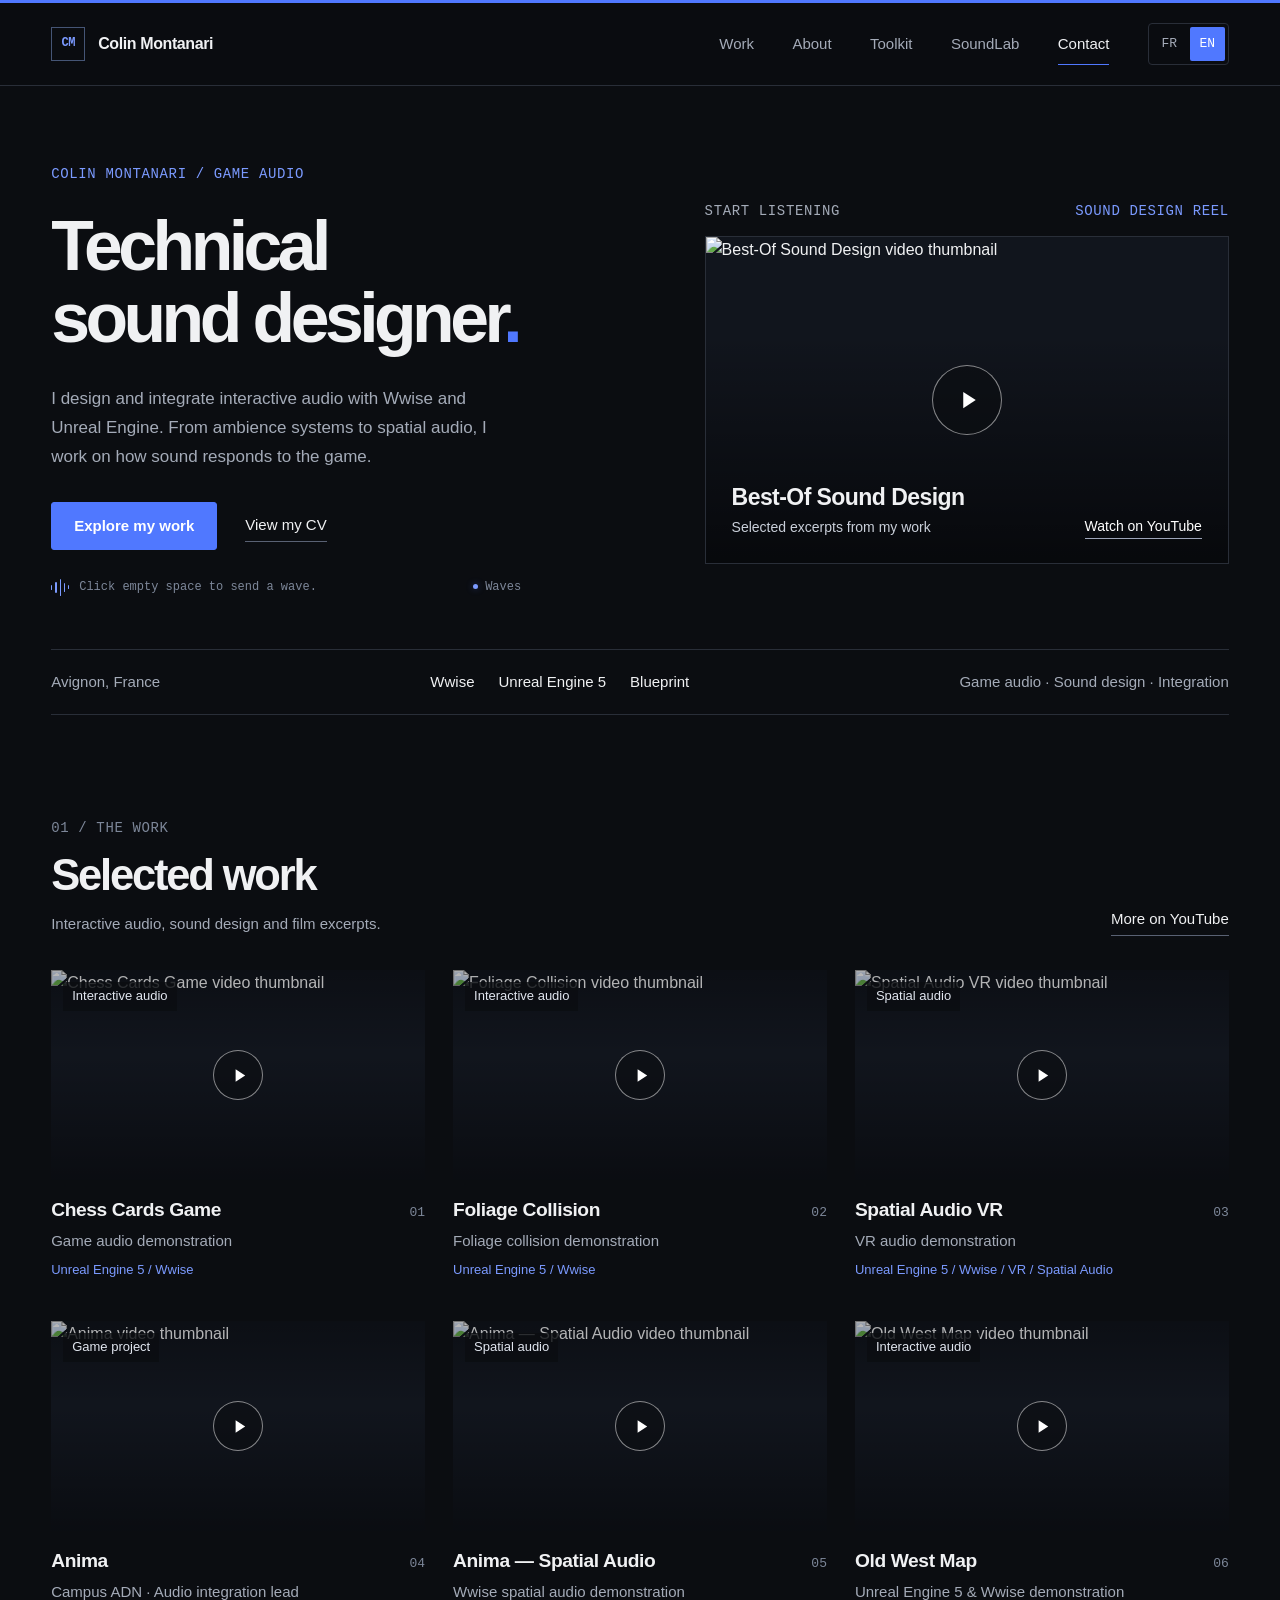
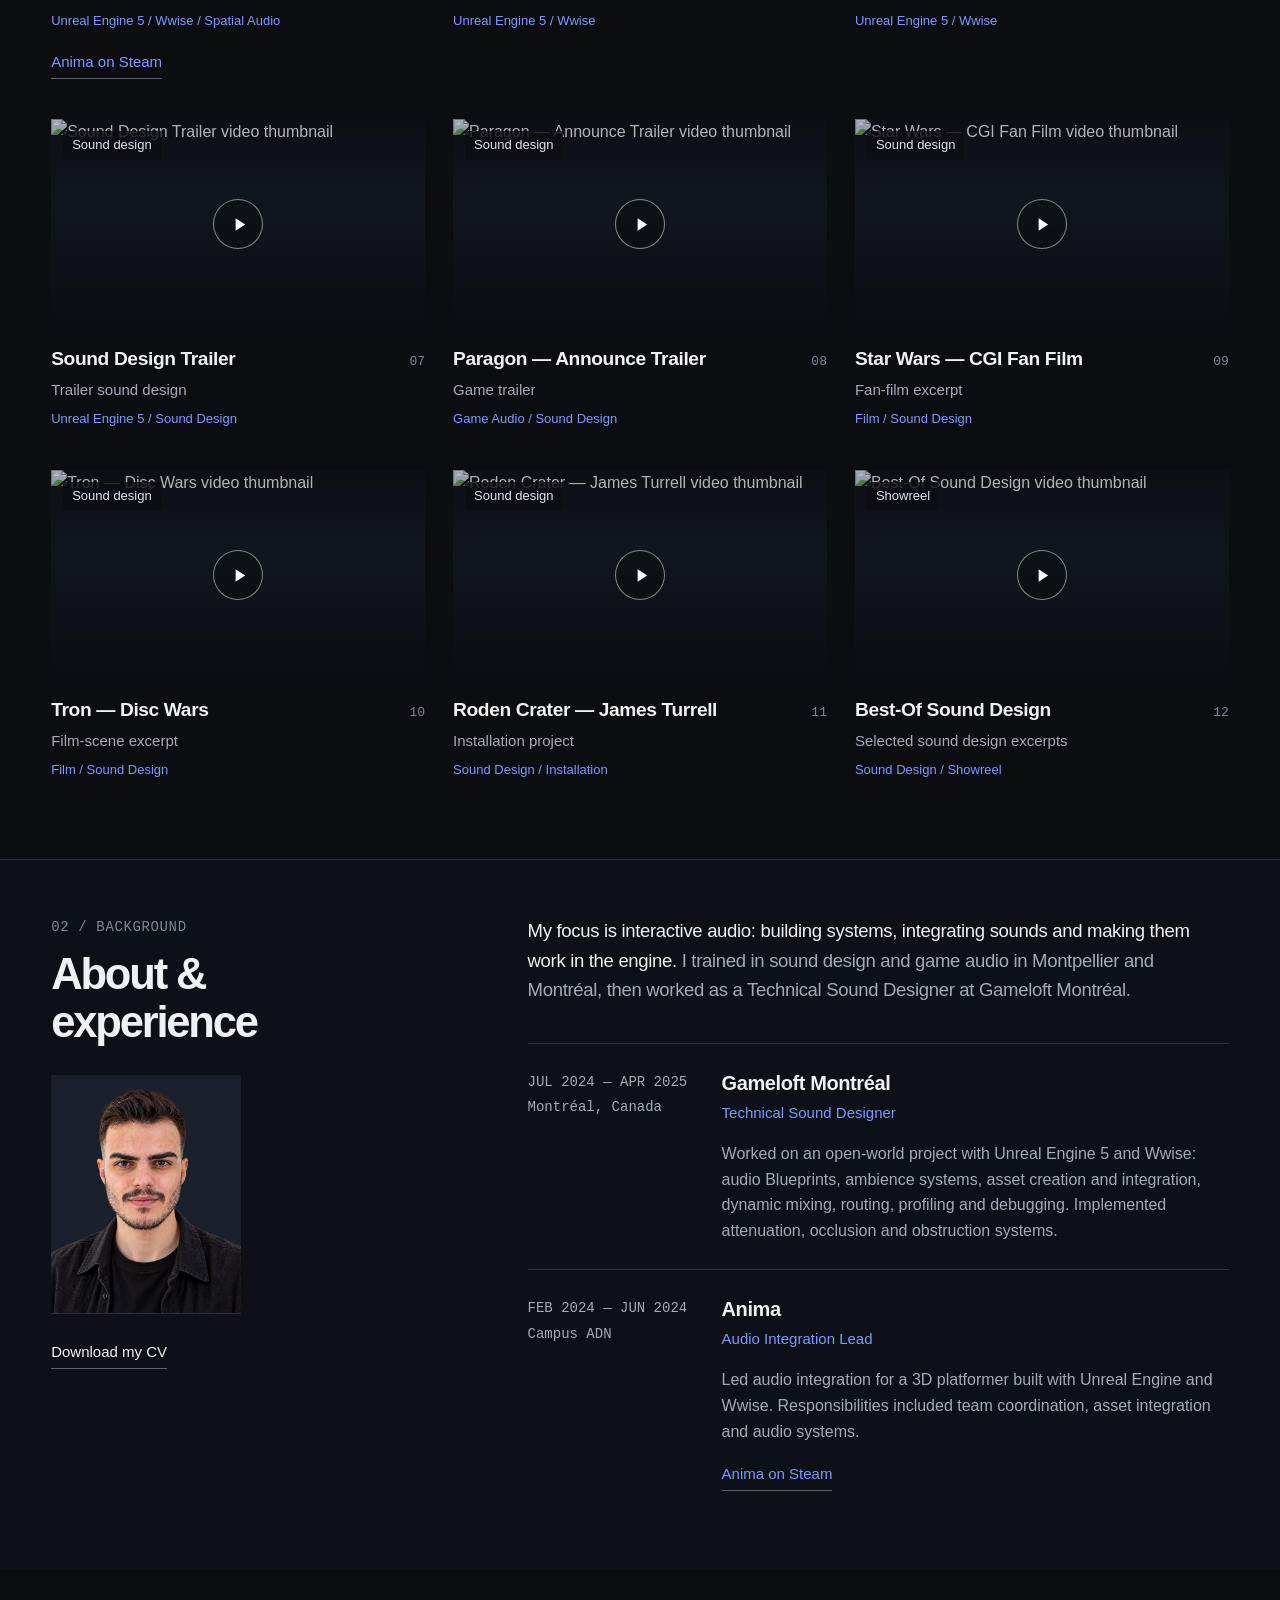
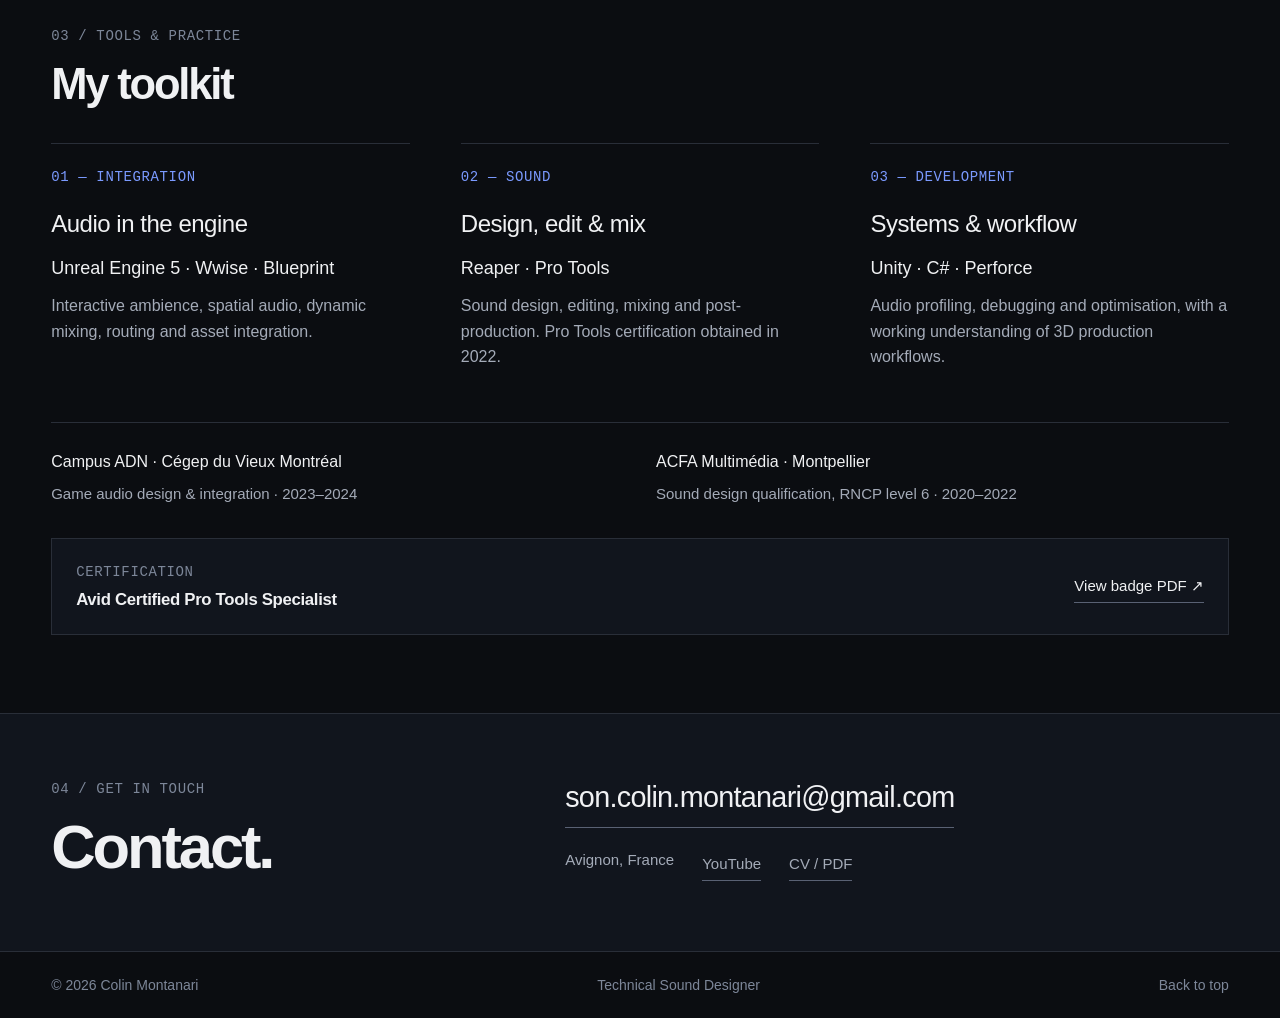
==== commit 1f7c21a7: "Add SoundLab" ====
--- a/index.html
+++ b/index.html
@@ -145,6 +145,9 @@
     .wave-toggle[aria-pressed="false"] { text-decoration:line-through; }
     .wave-toggle:hover { color:var(--text); }
     @media (prefers-reduced-motion:reduce) { #page-acoustics,.acoustic-invitation { display:none; } }
+
+    /* Leave room for SoundLab and language controls on smaller screens. */
+    @media (max-width:860px) { .nav { flex-wrap:wrap; padding-block:15px 12px; gap:12px; } .nav-actions { display:contents; } .brand { order:1; } .language-switch { order:2; margin-left:auto; } .nav-links { order:3; width:100%; justify-content:space-between; gap:10px; } html { scroll-padding-top:126px; } }
   </style>
 </head>
 <body>
@@ -153,7 +156,7 @@
   <header>
     <div class="shell nav">
       <a class="brand" href="#top" aria-label="Colin Montanari, back to top" data-i18n-aria-label="text68"><span class="brand-mark" aria-hidden="true">CM</span>Colin Montanari</a>
-      <div class="nav-actions"><nav class="nav-links" aria-label="Main navigation" data-i18n-aria-label="text69"><a href="#projects" data-i18n="text2">Work</a><a href="#about" data-i18n="text3">About</a><a href="#skills" data-i18n="text4">Toolkit</a><a class="contact-nav" href="#contact">Contact</a></nav>
+      <div class="nav-actions"><nav class="nav-links" aria-label="Main navigation" data-i18n-aria-label="text69"><a href="#projects" data-i18n="text2">Work</a><a href="#about" data-i18n="text3">About</a><a href="#skills" data-i18n="text4">Toolkit</a><a href="soundlab.html">SoundLab</a><a class="contact-nav" href="#contact">Contact</a></nav>
         <div class="language-switch" role="group" aria-label="Language" data-i18n-aria-label="language">
           <button type="button" data-language="fr" lang="fr" aria-label="Français" aria-pressed="false">FR</button>
           <button type="button" data-language="en" lang="en" aria-label="English" aria-pressed="true">EN</button>
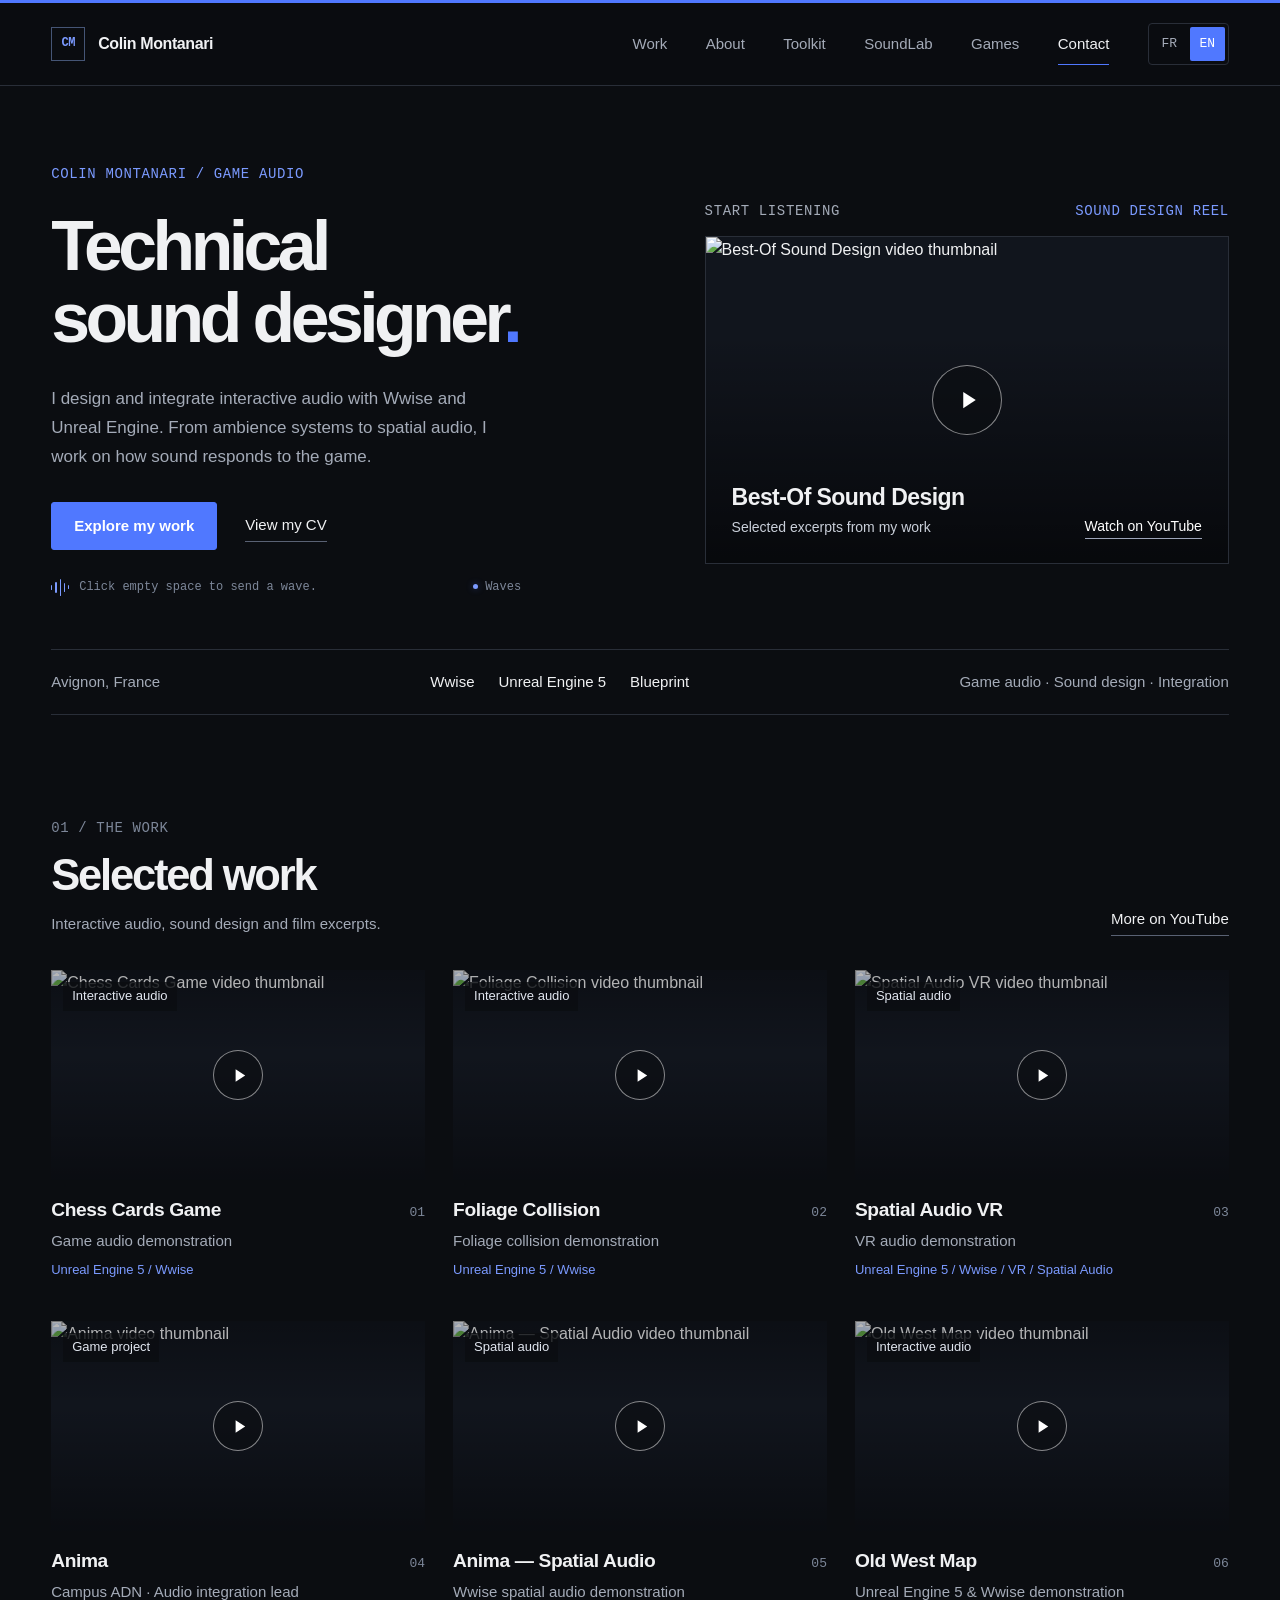
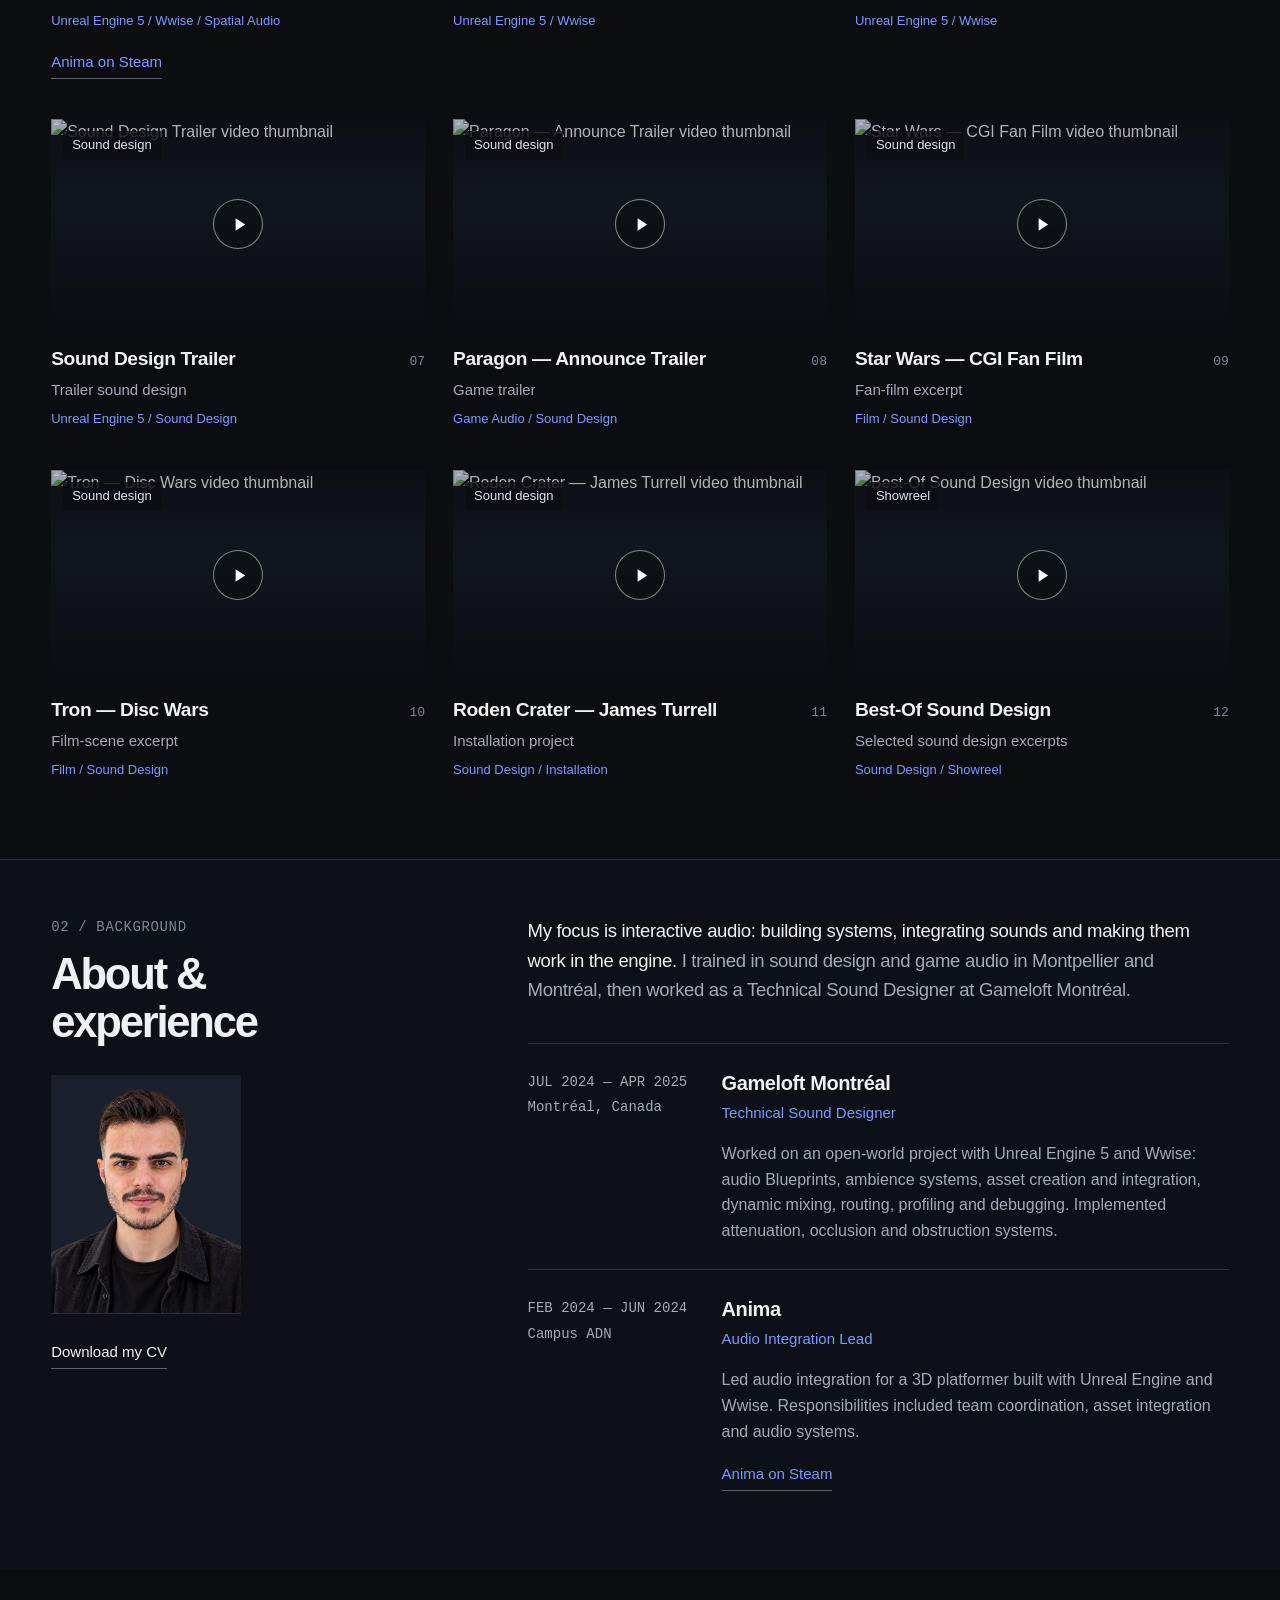
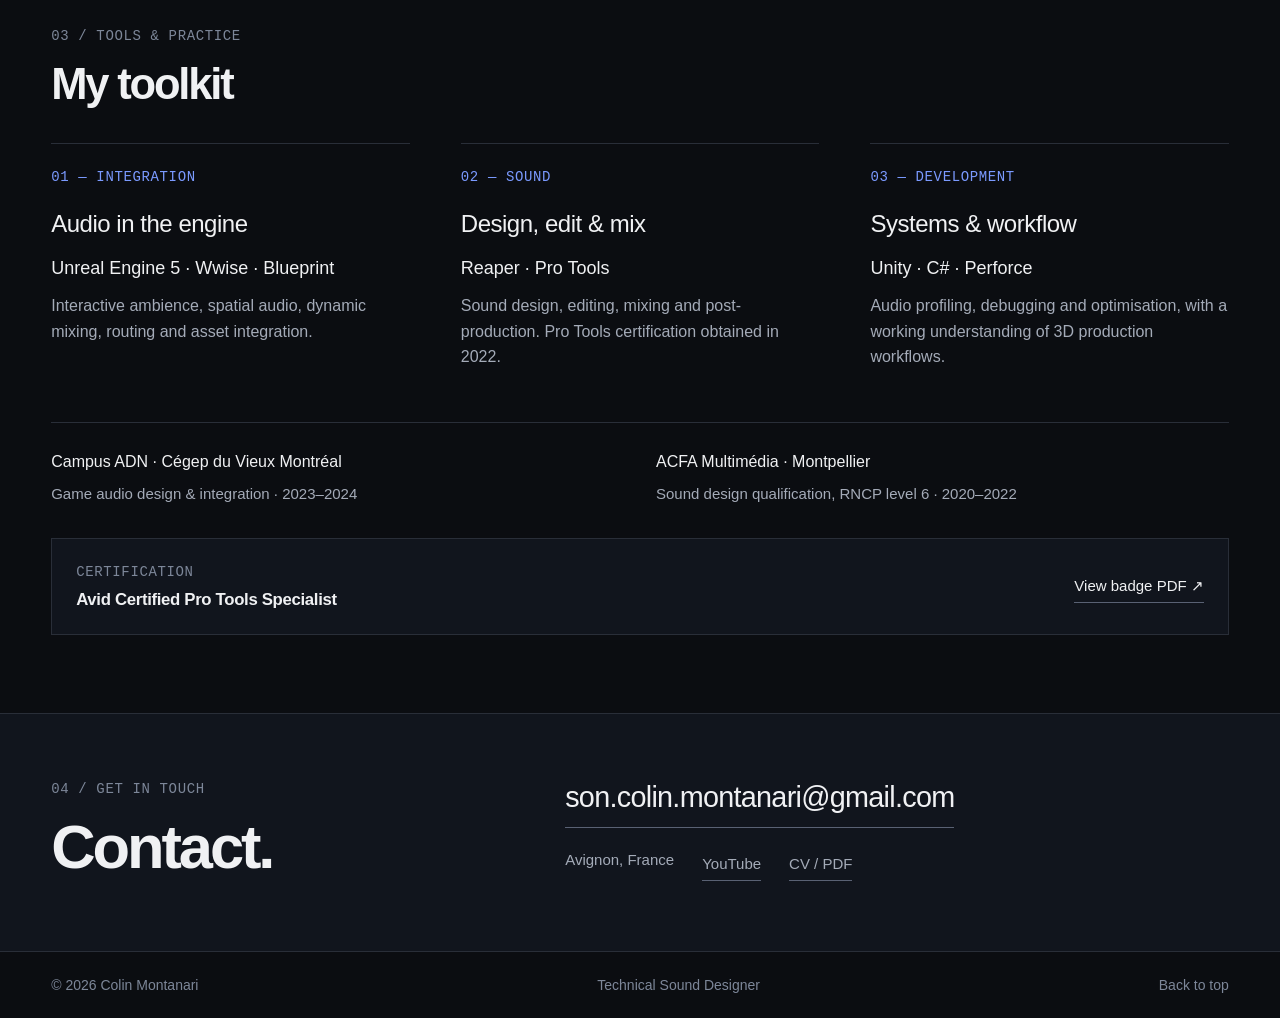
==== commit 58a5b110: "SoundLab and games" ====
--- a/index.html
+++ b/index.html
@@ -148,6 +148,8 @@
 
     /* Leave room for SoundLab and language controls on smaller screens. */
     @media (max-width:860px) { .nav { flex-wrap:wrap; padding-block:15px 12px; gap:12px; } .nav-actions { display:contents; } .brand { order:1; } .language-switch { order:2; margin-left:auto; } .nav-links { order:3; width:100%; justify-content:space-between; gap:10px; } html { scroll-padding-top:126px; } }
+    /* Six navigation links on narrow screens. */
+    @media (max-width:560px) { .nav-links { display:grid; grid-template-columns:repeat(3,minmax(0,1fr)); gap:2px 12px; text-align:center; } html { scroll-padding-top:168px; } }
   </style>
 </head>
 <body>
@@ -156,7 +158,7 @@
   <header>
     <div class="shell nav">
       <a class="brand" href="#top" aria-label="Colin Montanari, back to top" data-i18n-aria-label="text68"><span class="brand-mark" aria-hidden="true">CM</span>Colin Montanari</a>
-      <div class="nav-actions"><nav class="nav-links" aria-label="Main navigation" data-i18n-aria-label="text69"><a href="#projects" data-i18n="text2">Work</a><a href="#about" data-i18n="text3">About</a><a href="#skills" data-i18n="text4">Toolkit</a><a href="soundlab.html">SoundLab</a><a class="contact-nav" href="#contact">Contact</a></nav>
+      <div class="nav-actions"><nav class="nav-links" aria-label="Main navigation" data-i18n-aria-label="text69"><a href="#projects" data-i18n="text2">Work</a><a href="#about" data-i18n="text3">About</a><a href="#skills" data-i18n="text4">Toolkit</a><a href="soundlab.html">SoundLab</a><a href="jeux.html" data-i18n="gamesNav">Games</a><a class="contact-nav" href="#contact">Contact</a></nav>
         <div class="language-switch" role="group" aria-label="Language" data-i18n-aria-label="language">
           <button type="button" data-language="fr" lang="fr" aria-label="Français" aria-pressed="false">FR</button>
           <button type="button" data-language="en" lang="en" aria-label="English" aria-pressed="true">EN</button>
@@ -351,7 +353,7 @@
   <script>
 
     (() => {
-      const translations = {"text1": {"en": "Skip to content", "fr": "Aller au contenu"}, "text2": {"en": "Work", "fr": "Projets"}, "text3": {"en": "About", "fr": "À propos"}, "text4": {"en": "Toolkit", "fr": "Outils"}, "text5": {"en": "Colin Montanari / Game audio", "fr": "Colin Montanari / Audio de jeu"}, "text6": {"en": "I design and integrate interactive audio with Wwise and Unreal Engine. From ambience systems to spatial audio, I work on how sound responds to the game.", "fr": "Je conçois et intègre de l’audio interactif avec Wwise et Unreal Engine. Des systèmes d’ambiance à l’audio spatial, je travaille sur la façon dont le son réagit au jeu."}, "text7": {"en": "Explore my work", "fr": "Découvrir mes projets"}, "text8": {"en": "View my CV", "fr": "Voir mon CV"}, "text9": {"en": "Start listening", "fr": "À écouter"}, "text10": {"en": "Sound design reel", "fr": "Bande démo"}, "text11": {"en": "Selected excerpts from my work", "fr": "Une sélection de mes réalisations"}, "text12": {"en": "Watch on YouTube", "fr": "Voir sur YouTube"}, "text13": {"en": "Game audio · Sound design · Integration", "fr": "Audio de jeu · Sound design · Intégration"}, "text14": {"en": "01 / The work", "fr": "01 / Les projets"}, "text15": {"en": "Selected work", "fr": "Projets sélectionnés"}, "text16": {"en": "Interactive audio, sound design and film excerpts.", "fr": "Audio interactif, sound design et extraits de films."}, "text17": {"en": "More on YouTube", "fr": "Plus sur YouTube"}, "text18": {"en": "Interactive audio", "fr": "Audio interactif"}, "text19": {"en": "Game audio demonstration", "fr": "Démonstration d’audio de jeu"}, "text20": {"en": "Foliage collision demonstration", "fr": "Démonstration des collisions avec la végétation"}, "text21": {"en": "Spatial audio", "fr": "Audio spatial"}, "text22": {"en": "VR audio demonstration", "fr": "Démonstration audio en réalité virtuelle"}, "text23": {"en": "Unreal Engine 5 / Wwise / VR / Spatial Audio", "fr": "Unreal Engine 5 / Wwise / VR / Audio spatial"}, "text24": {"en": "Game project", "fr": "Projet de jeu"}, "text25": {"en": "Campus ADN · Audio integration lead", "fr": "Campus ADN · Responsable de l’intégration audio"}, "text26": {"en": "Unreal Engine 5 / Wwise / Spatial Audio", "fr": "Unreal Engine 5 / Wwise / Audio spatial"}, "text27": {"en": "Wwise spatial audio demonstration", "fr": "Démonstration d’audio spatial dans Wwise"}, "text28": {"en": "Unreal Engine 5 & Wwise demonstration", "fr": "Démonstration dans Unreal Engine 5 et Wwise"}, "text29": {"en": "Sound design", "fr": "Sound design"}, "text30": {"en": "Trailer sound design", "fr": "Sound design de bande-annonce"}, "text31": {"en": "Unreal Engine 5 / Sound Design", "fr": "Unreal Engine 5 / Sound design"}, "text32": {"en": "Game trailer", "fr": "Bande-annonce de jeu"}, "text33": {"en": "Game Audio / Sound Design", "fr": "Audio de jeu / Sound design"}, "text34": {"en": "Fan-film excerpt", "fr": "Extrait de fan-film"}, "text35": {"en": "Film / Sound Design", "fr": "Film / Sound design"}, "text36": {"en": "Film-scene excerpt", "fr": "Extrait de scène de film"}, "text37": {"en": "Installation project", "fr": "Projet d’installation"}, "text38": {"en": "Sound Design / Installation", "fr": "Sound design / Installation"}, "text39": {"en": "Showreel", "fr": "Bande démo"}, "text40": {"en": "Selected sound design excerpts", "fr": "Une sélection d’extraits de sound design"}, "text41": {"en": "Sound Design / Showreel", "fr": "Sound design / Bande démo"}, "text42": {"en": "02 / Background", "fr": "02 / Parcours"}, "text43": {"en": "Download my CV", "fr": "Télécharger mon CV"}, "text44": {"en": "Technical Sound Designer", "fr": "Technical Sound Designer"}, "text45": {"en": "Worked on an open-world project with Unreal Engine 5 and Wwise: audio Blueprints, ambience systems, asset creation and integration, dynamic mixing, routing, profiling and debugging. Implemented attenuation, occlusion and obstruction systems.", "fr": "Travail sur un projet en monde ouvert avec Unreal Engine 5 et Wwise : Blueprints audio, systèmes d’ambiance, création et intégration de sons, mixage dynamique, routage, profilage et débogage. Mise en place de systèmes d’atténuation, d’occlusion et d’obstruction."}, "text46": {"en": "Audio Integration Lead", "fr": "Responsable de l’intégration audio"}, "text47": {"en": "Led audio integration for a 3D platformer built with Unreal Engine and Wwise. Responsibilities included team coordination, asset integration and audio systems.", "fr": "Responsable de l’intégration audio d’un jeu de plateforme 3D développé avec Unreal Engine et Wwise : coordination de l’équipe, intégration des sons et mise en place des systèmes audio."}, "text48": {"en": "03 / Tools &amp; practice", "fr": "03 / Outils et pratique"}, "text49": {"en": "My toolkit", "fr": "Mes outils"}, "text50": {"en": "01 — Integration", "fr": "01 — Intégration"}, "text51": {"en": "Audio in the engine", "fr": "L’audio dans le moteur"}, "text52": {"en": "Interactive ambience, spatial audio, dynamic mixing, routing and asset integration.", "fr": "Ambiances interactives, audio spatial, mixage dynamique, routage et intégration des sons."}, "text53": {"en": "02 — Sound", "fr": "02 — Son"}, "text54": {"en": "Design, edit &amp; mix", "fr": "Conception, montage et mixage"}, "text55": {"en": "Sound design, editing, mixing and post-production. Pro Tools certification obtained in 2022.", "fr": "Sound design, montage, mixage et postproduction. Certification Pro Tools obtenue en 2022."}, "text56": {"en": "03 — Development", "fr": "03 — Développement"}, "text57": {"en": "Systems &amp; workflow", "fr": "Systèmes et méthode"}, "text58": {"en": "Audio profiling, debugging and optimisation, with a working understanding of 3D production workflows.", "fr": "Profilage, débogage et optimisation audio, avec une connaissance des méthodes de production 3D."}, "text59": {"en": "Game audio design &amp; integration · 2023–2024", "fr": "Conception et intégration audio pour le jeu vidéo · 2023–2024"}, "text60": {"en": "Sound design qualification, RNCP level 6 · 2020–2022", "fr": "Formation Sound Designer, RNCP niveau 6 · 2020–2022"}, "text61": {"en": "04 / Get in touch", "fr": "04 / Me contacter"}, "text62": {"en": "Back to top", "fr": "Retour en haut"}, "text63": {"en": "<span class=\"first-line\">Technical<\/span> sound designer<span class=\"period\">.<\/span>", "fr": "<span class=\"first-line\">Technical<\/span> sound designer<span class=\"period\">.<\/span>"}, "text64": {"en": "About &amp;<br>experience", "fr": "Parcours et<br>expérience"}, "text65": {"en": "My focus is interactive audio: building systems, integrating sounds and making them work in the engine. <span class=\"soft\">I trained in sound design and game audio in Montpellier and Montréal, then worked as a Technical Sound Designer at Gameloft Montréal.<\/span>", "fr": "Je me concentre sur l’audio interactif : concevoir des systèmes, intégrer des sons et les faire fonctionner dans le moteur. <span class=\"soft\">Je me suis formé au sound design et à l’audio de jeu à Montpellier et à Montréal, avant de travailler comme <span lang=\"en\">Technical Sound Designer<\/span> chez Gameloft Montréal.<\/span>"}, "text66": {"en": "JUL 2024 — APR 2025<br>Montréal, Canada", "fr": "JUIL. 2024 — AVR. 2025<br>Montréal, Canada"}, "text67": {"en": "FEB 2024 — JUN 2024<br>Campus ADN", "fr": "FÉVR. 2024 — JUIN 2024<br>Campus ADN"}, "text68": {"en": "Colin Montanari, back to top", "fr": "Colin Montanari, retour en haut"}, "text69": {"en": "Main navigation", "fr": "Navigation principale"}, "text70": {"en": "Watch Colin Montanari's Best-Of Sound Design on YouTube", "fr": "Voir Colin Montanari — Best-Of Sound Design sur YouTube"}, "text71": {"en": "Best-Of Sound Design video thumbnail", "fr": "Miniature de la vidéo Best-Of Sound Design"}, "text72": {"en": "Watch Chess Cards Game on YouTube", "fr": "Voir Chess Cards Game sur YouTube"}, "text73": {"en": "Chess Cards Game video thumbnail", "fr": "Miniature de la vidéo Chess Cards Game"}, "text74": {"en": "Watch Foliage Collision on YouTube", "fr": "Voir Foliage Collision sur YouTube"}, "text75": {"en": "Foliage Collision video thumbnail", "fr": "Miniature de la vidéo Foliage Collision"}, "text76": {"en": "Watch Spatial Audio VR on YouTube", "fr": "Voir Spatial Audio VR sur YouTube"}, "text77": {"en": "Spatial Audio VR video thumbnail", "fr": "Miniature de la vidéo Spatial Audio VR"}, "text78": {"en": "Watch Anima on YouTube", "fr": "Voir Anima sur YouTube"}, "text79": {"en": "Anima video thumbnail", "fr": "Miniature de la vidéo Anima"}, "text80": {"en": "Watch Anima — Spatial Audio on YouTube", "fr": "Voir Anima — Spatial Audio sur YouTube"}, "text81": {"en": "Anima — Spatial Audio video thumbnail", "fr": "Miniature de la vidéo Anima — Spatial Audio"}, "text82": {"en": "Watch Old West Map on YouTube", "fr": "Voir Old West Map sur YouTube"}, "text83": {"en": "Old West Map video thumbnail", "fr": "Miniature de la vidéo Old West Map"}, "text84": {"en": "Watch Sound Design Trailer on YouTube", "fr": "Voir Sound Design Trailer sur YouTube"}, "text85": {"en": "Sound Design Trailer video thumbnail", "fr": "Miniature de la vidéo Sound Design Trailer"}, "text86": {"en": "Watch Paragon — Announce Trailer on YouTube", "fr": "Voir Paragon — Announce Trailer sur YouTube"}, "text87": {"en": "Paragon — Announce Trailer video thumbnail", "fr": "Miniature de la vidéo Paragon — Announce Trailer"}, "text88": {"en": "Watch Star Wars — CGI Fan Film on YouTube", "fr": "Voir Star Wars — CGI Fan Film sur YouTube"}, "text89": {"en": "Star Wars — CGI Fan Film video thumbnail", "fr": "Miniature de la vidéo Star Wars — CGI Fan Film"}, "text90": {"en": "Watch Tron — Disc Wars on YouTube", "fr": "Voir Tron — Disc Wars sur YouTube"}, "text91": {"en": "Tron — Disc Wars video thumbnail", "fr": "Miniature de la vidéo Tron — Disc Wars"}, "text92": {"en": "Watch Roden Crater — James Turrell on YouTube", "fr": "Voir Roden Crater — James Turrell sur YouTube"}, "text93": {"en": "Roden Crater — James Turrell video thumbnail", "fr": "Miniature de la vidéo Roden Crater — James Turrell"}, "text94": {"en": "Watch Best-Of Sound Design on YouTube", "fr": "Voir Best-Of Sound Design sur YouTube"}, "text95": {"en": "Portrait of Colin Montanari", "fr": "Portrait de Colin Montanari"}, "language": {"en": "Language", "fr": "Langue"}, "animaSteam": {"en": "Anima on Steam", "fr": "Anima sur Steam"}, "acousticHint": {"en": "Click empty space to send a wave.", "fr": "Clique dans le vide pour lancer une onde."}, "acousticToggle": {"en": "Waves", "fr": "Ondes"}, "acousticToggleLabel": {"en": "Enable or disable interactive waves", "fr": "Activer ou désactiver les ondes interactives"}};
+      const translations = {"text1": {"en": "Skip to content", "fr": "Aller au contenu"}, "text2": {"en": "Work", "fr": "Projets"}, "text3": {"en": "About", "fr": "À propos"}, "text4": {"en": "Toolkit", "fr": "Outils"}, "text5": {"en": "Colin Montanari / Game audio", "fr": "Colin Montanari / Audio de jeu"}, "text6": {"en": "I design and integrate interactive audio with Wwise and Unreal Engine. From ambience systems to spatial audio, I work on how sound responds to the game.", "fr": "Je conçois et intègre de l’audio interactif avec Wwise et Unreal Engine. Des systèmes d’ambiance à l’audio spatial, je travaille sur la façon dont le son réagit au jeu."}, "text7": {"en": "Explore my work", "fr": "Découvrir mes projets"}, "text8": {"en": "View my CV", "fr": "Voir mon CV"}, "text9": {"en": "Start listening", "fr": "À écouter"}, "text10": {"en": "Sound design reel", "fr": "Bande démo"}, "text11": {"en": "Selected excerpts from my work", "fr": "Une sélection de mes réalisations"}, "text12": {"en": "Watch on YouTube", "fr": "Voir sur YouTube"}, "text13": {"en": "Game audio · Sound design · Integration", "fr": "Audio de jeu · Sound design · Intégration"}, "text14": {"en": "01 / The work", "fr": "01 / Les projets"}, "text15": {"en": "Selected work", "fr": "Projets sélectionnés"}, "text16": {"en": "Interactive audio, sound design and film excerpts.", "fr": "Audio interactif, sound design et extraits de films."}, "text17": {"en": "More on YouTube", "fr": "Plus sur YouTube"}, "text18": {"en": "Interactive audio", "fr": "Audio interactif"}, "text19": {"en": "Game audio demonstration", "fr": "Démonstration d’audio de jeu"}, "text20": {"en": "Foliage collision demonstration", "fr": "Démonstration des collisions avec la végétation"}, "text21": {"en": "Spatial audio", "fr": "Audio spatial"}, "text22": {"en": "VR audio demonstration", "fr": "Démonstration audio en réalité virtuelle"}, "text23": {"en": "Unreal Engine 5 / Wwise / VR / Spatial Audio", "fr": "Unreal Engine 5 / Wwise / VR / Audio spatial"}, "text24": {"en": "Game project", "fr": "Projet de jeu"}, "text25": {"en": "Campus ADN · Audio integration lead", "fr": "Campus ADN · Responsable de l’intégration audio"}, "text26": {"en": "Unreal Engine 5 / Wwise / Spatial Audio", "fr": "Unreal Engine 5 / Wwise / Audio spatial"}, "text27": {"en": "Wwise spatial audio demonstration", "fr": "Démonstration d’audio spatial dans Wwise"}, "text28": {"en": "Unreal Engine 5 & Wwise demonstration", "fr": "Démonstration dans Unreal Engine 5 et Wwise"}, "text29": {"en": "Sound design", "fr": "Sound design"}, "text30": {"en": "Trailer sound design", "fr": "Sound design de bande-annonce"}, "text31": {"en": "Unreal Engine 5 / Sound Design", "fr": "Unreal Engine 5 / Sound design"}, "text32": {"en": "Game trailer", "fr": "Bande-annonce de jeu"}, "text33": {"en": "Game Audio / Sound Design", "fr": "Audio de jeu / Sound design"}, "text34": {"en": "Fan-film excerpt", "fr": "Extrait de fan-film"}, "text35": {"en": "Film / Sound Design", "fr": "Film / Sound design"}, "text36": {"en": "Film-scene excerpt", "fr": "Extrait de scène de film"}, "text37": {"en": "Installation project", "fr": "Projet d’installation"}, "text38": {"en": "Sound Design / Installation", "fr": "Sound design / Installation"}, "text39": {"en": "Showreel", "fr": "Bande démo"}, "text40": {"en": "Selected sound design excerpts", "fr": "Une sélection d’extraits de sound design"}, "text41": {"en": "Sound Design / Showreel", "fr": "Sound design / Bande démo"}, "text42": {"en": "02 / Background", "fr": "02 / Parcours"}, "text43": {"en": "Download my CV", "fr": "Télécharger mon CV"}, "text44": {"en": "Technical Sound Designer", "fr": "Technical Sound Designer"}, "text45": {"en": "Worked on an open-world project with Unreal Engine 5 and Wwise: audio Blueprints, ambience systems, asset creation and integration, dynamic mixing, routing, profiling and debugging. Implemented attenuation, occlusion and obstruction systems.", "fr": "Travail sur un projet en monde ouvert avec Unreal Engine 5 et Wwise : Blueprints audio, systèmes d’ambiance, création et intégration de sons, mixage dynamique, routage, profilage et débogage. Mise en place de systèmes d’atténuation, d’occlusion et d’obstruction."}, "text46": {"en": "Audio Integration Lead", "fr": "Responsable de l’intégration audio"}, "text47": {"en": "Led audio integration for a 3D platformer built with Unreal Engine and Wwise. Responsibilities included team coordination, asset integration and audio systems.", "fr": "Responsable de l’intégration audio d’un jeu de plateforme 3D développé avec Unreal Engine et Wwise : coordination de l’équipe, intégration des sons et mise en place des systèmes audio."}, "text48": {"en": "03 / Tools &amp; practice", "fr": "03 / Outils et pratique"}, "text49": {"en": "My toolkit", "fr": "Mes outils"}, "text50": {"en": "01 — Integration", "fr": "01 — Intégration"}, "text51": {"en": "Audio in the engine", "fr": "L’audio dans le moteur"}, "text52": {"en": "Interactive ambience, spatial audio, dynamic mixing, routing and asset integration.", "fr": "Ambiances interactives, audio spatial, mixage dynamique, routage et intégration des sons."}, "text53": {"en": "02 — Sound", "fr": "02 — Son"}, "text54": {"en": "Design, edit &amp; mix", "fr": "Conception, montage et mixage"}, "text55": {"en": "Sound design, editing, mixing and post-production. Pro Tools certification obtained in 2022.", "fr": "Sound design, montage, mixage et postproduction. Certification Pro Tools obtenue en 2022."}, "text56": {"en": "03 — Development", "fr": "03 — Développement"}, "text57": {"en": "Systems &amp; workflow", "fr": "Systèmes et méthode"}, "text58": {"en": "Audio profiling, debugging and optimisation, with a working understanding of 3D production workflows.", "fr": "Profilage, débogage et optimisation audio, avec une connaissance des méthodes de production 3D."}, "text59": {"en": "Game audio design &amp; integration · 2023–2024", "fr": "Conception et intégration audio pour le jeu vidéo · 2023–2024"}, "text60": {"en": "Sound design qualification, RNCP level 6 · 2020–2022", "fr": "Formation Sound Designer, RNCP niveau 6 · 2020–2022"}, "text61": {"en": "04 / Get in touch", "fr": "04 / Me contacter"}, "text62": {"en": "Back to top", "fr": "Retour en haut"}, "text63": {"en": "<span class=\"first-line\">Technical</span> sound designer<span class=\"period\">.</span>", "fr": "<span class=\"first-line\">Technical</span> sound designer<span class=\"period\">.</span>"}, "text64": {"en": "About &amp;<br>experience", "fr": "Parcours et<br>expérience"}, "text65": {"en": "My focus is interactive audio: building systems, integrating sounds and making them work in the engine. <span class=\"soft\">I trained in sound design and game audio in Montpellier and Montréal, then worked as a Technical Sound Designer at Gameloft Montréal.</span>", "fr": "Je me concentre sur l’audio interactif : concevoir des systèmes, intégrer des sons et les faire fonctionner dans le moteur. <span class=\"soft\">Je me suis formé au sound design et à l’audio de jeu à Montpellier et à Montréal, avant de travailler comme <span lang=\"en\">Technical Sound Designer</span> chez Gameloft Montréal.</span>"}, "text66": {"en": "JUL 2024 — APR 2025<br>Montréal, Canada", "fr": "JUIL. 2024 — AVR. 2025<br>Montréal, Canada"}, "text67": {"en": "FEB 2024 — JUN 2024<br>Campus ADN", "fr": "FÉVR. 2024 — JUIN 2024<br>Campus ADN"}, "text68": {"en": "Colin Montanari, back to top", "fr": "Colin Montanari, retour en haut"}, "text69": {"en": "Main navigation", "fr": "Navigation principale"}, "text70": {"en": "Watch Colin Montanari's Best-Of Sound Design on YouTube", "fr": "Voir Colin Montanari — Best-Of Sound Design sur YouTube"}, "text71": {"en": "Best-Of Sound Design video thumbnail", "fr": "Miniature de la vidéo Best-Of Sound Design"}, "text72": {"en": "Watch Chess Cards Game on YouTube", "fr": "Voir Chess Cards Game sur YouTube"}, "text73": {"en": "Chess Cards Game video thumbnail", "fr": "Miniature de la vidéo Chess Cards Game"}, "text74": {"en": "Watch Foliage Collision on YouTube", "fr": "Voir Foliage Collision sur YouTube"}, "text75": {"en": "Foliage Collision video thumbnail", "fr": "Miniature de la vidéo Foliage Collision"}, "text76": {"en": "Watch Spatial Audio VR on YouTube", "fr": "Voir Spatial Audio VR sur YouTube"}, "text77": {"en": "Spatial Audio VR video thumbnail", "fr": "Miniature de la vidéo Spatial Audio VR"}, "text78": {"en": "Watch Anima on YouTube", "fr": "Voir Anima sur YouTube"}, "text79": {"en": "Anima video thumbnail", "fr": "Miniature de la vidéo Anima"}, "text80": {"en": "Watch Anima — Spatial Audio on YouTube", "fr": "Voir Anima — Spatial Audio sur YouTube"}, "text81": {"en": "Anima — Spatial Audio video thumbnail", "fr": "Miniature de la vidéo Anima — Spatial Audio"}, "text82": {"en": "Watch Old West Map on YouTube", "fr": "Voir Old West Map sur YouTube"}, "text83": {"en": "Old West Map video thumbnail", "fr": "Miniature de la vidéo Old West Map"}, "text84": {"en": "Watch Sound Design Trailer on YouTube", "fr": "Voir Sound Design Trailer sur YouTube"}, "text85": {"en": "Sound Design Trailer video thumbnail", "fr": "Miniature de la vidéo Sound Design Trailer"}, "text86": {"en": "Watch Paragon — Announce Trailer on YouTube", "fr": "Voir Paragon — Announce Trailer sur YouTube"}, "text87": {"en": "Paragon — Announce Trailer video thumbnail", "fr": "Miniature de la vidéo Paragon — Announce Trailer"}, "text88": {"en": "Watch Star Wars — CGI Fan Film on YouTube", "fr": "Voir Star Wars — CGI Fan Film sur YouTube"}, "text89": {"en": "Star Wars — CGI Fan Film video thumbnail", "fr": "Miniature de la vidéo Star Wars — CGI Fan Film"}, "text90": {"en": "Watch Tron — Disc Wars on YouTube", "fr": "Voir Tron — Disc Wars sur YouTube"}, "text91": {"en": "Tron — Disc Wars video thumbnail", "fr": "Miniature de la vidéo Tron — Disc Wars"}, "text92": {"en": "Watch Roden Crater — James Turrell on YouTube", "fr": "Voir Roden Crater — James Turrell sur YouTube"}, "text93": {"en": "Roden Crater — James Turrell video thumbnail", "fr": "Miniature de la vidéo Roden Crater — James Turrell"}, "text94": {"en": "Watch Best-Of Sound Design on YouTube", "fr": "Voir Best-Of Sound Design sur YouTube"}, "text95": {"en": "Portrait of Colin Montanari", "fr": "Portrait de Colin Montanari"}, "language": {"en": "Language", "fr": "Langue"}, "animaSteam": {"en": "Anima on Steam", "fr": "Anima sur Steam"}, "acousticHint": {"en": "Click empty space to send a wave.", "fr": "Cliquez dans le vide pour lancer une onde."}, "acousticToggle": {"en": "Waves", "fr": "Ondes"}, "acousticToggleLabel": {"en": "Enable or disable interactive waves", "fr": "Activer ou désactiver les ondes interactives"}, "gamesNav": {"fr": "Jeux", "en": "Games"}};
       const buttons = [...document.querySelectorAll('[data-language]')];
       const content = [...document.querySelectorAll('[data-i18n]')];
       const accessibleText = [...document.querySelectorAll('[data-i18n-aria-label], [data-i18n-alt]')];
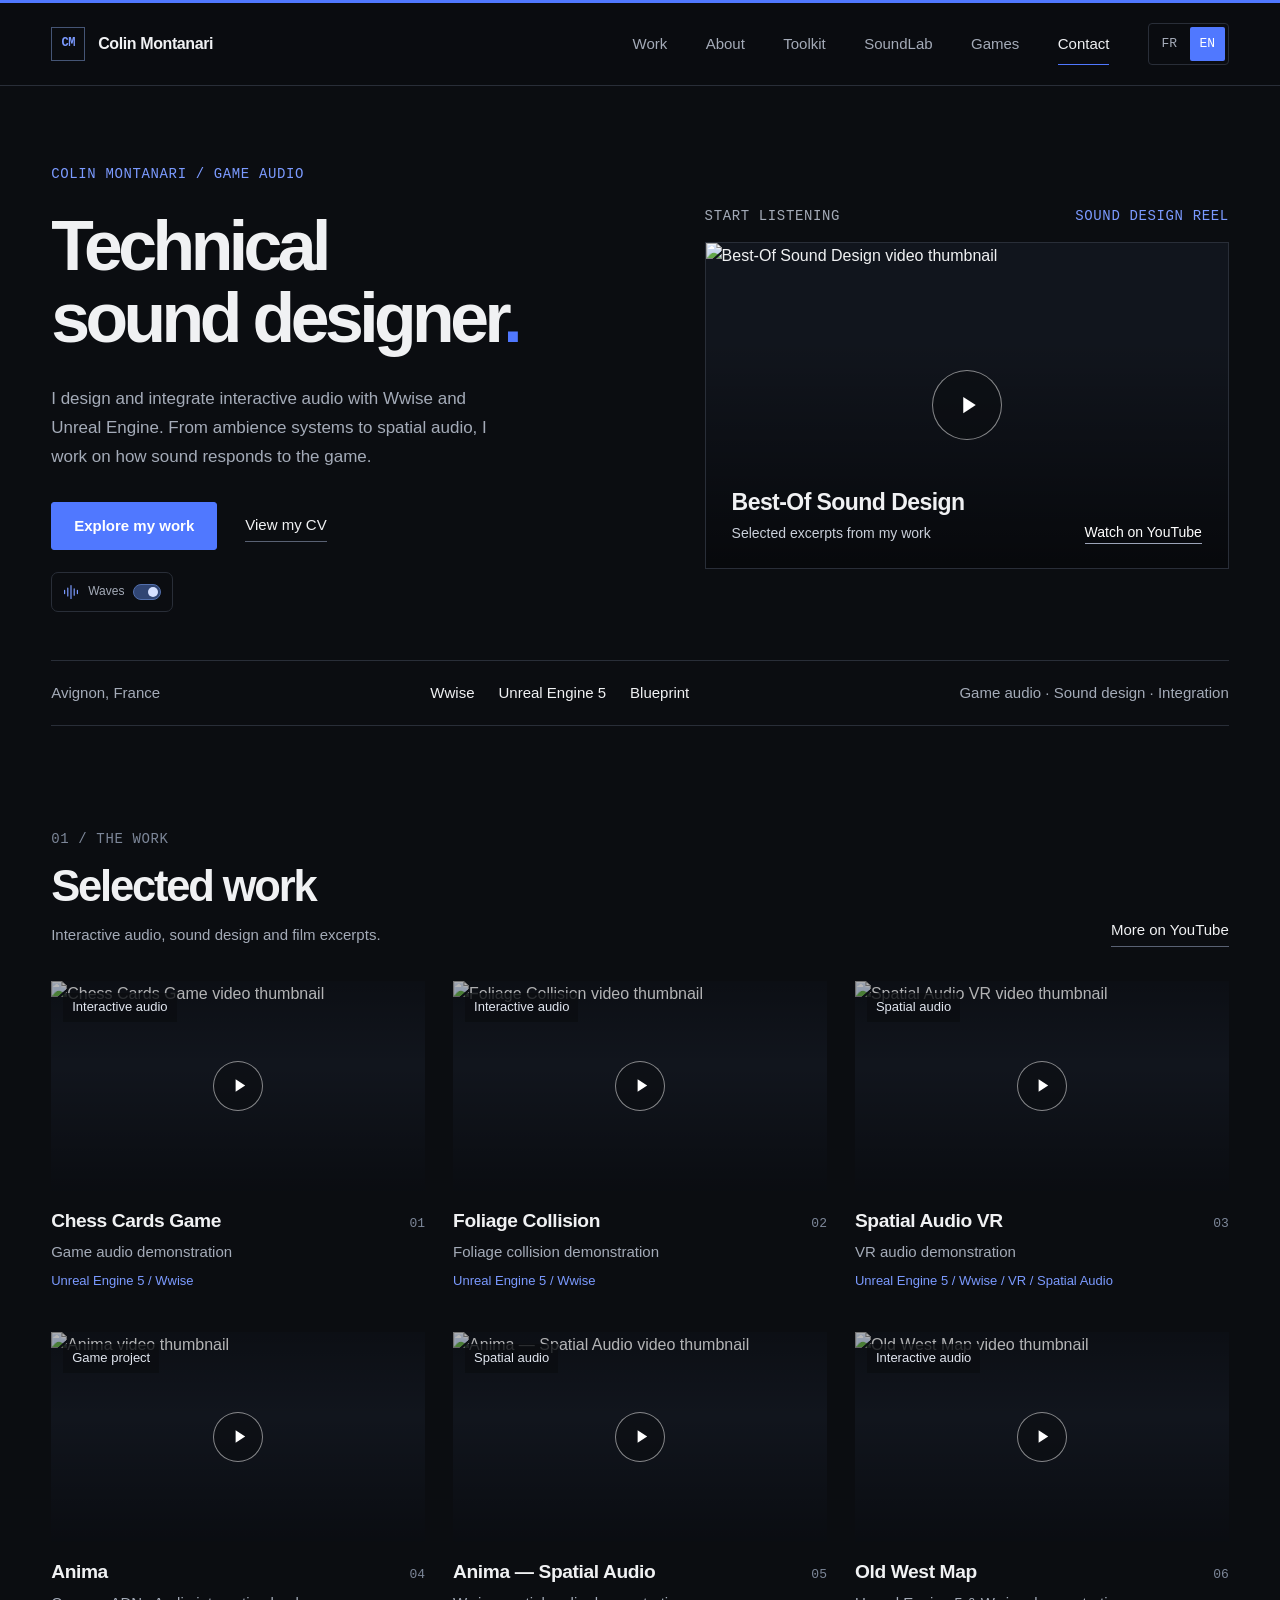
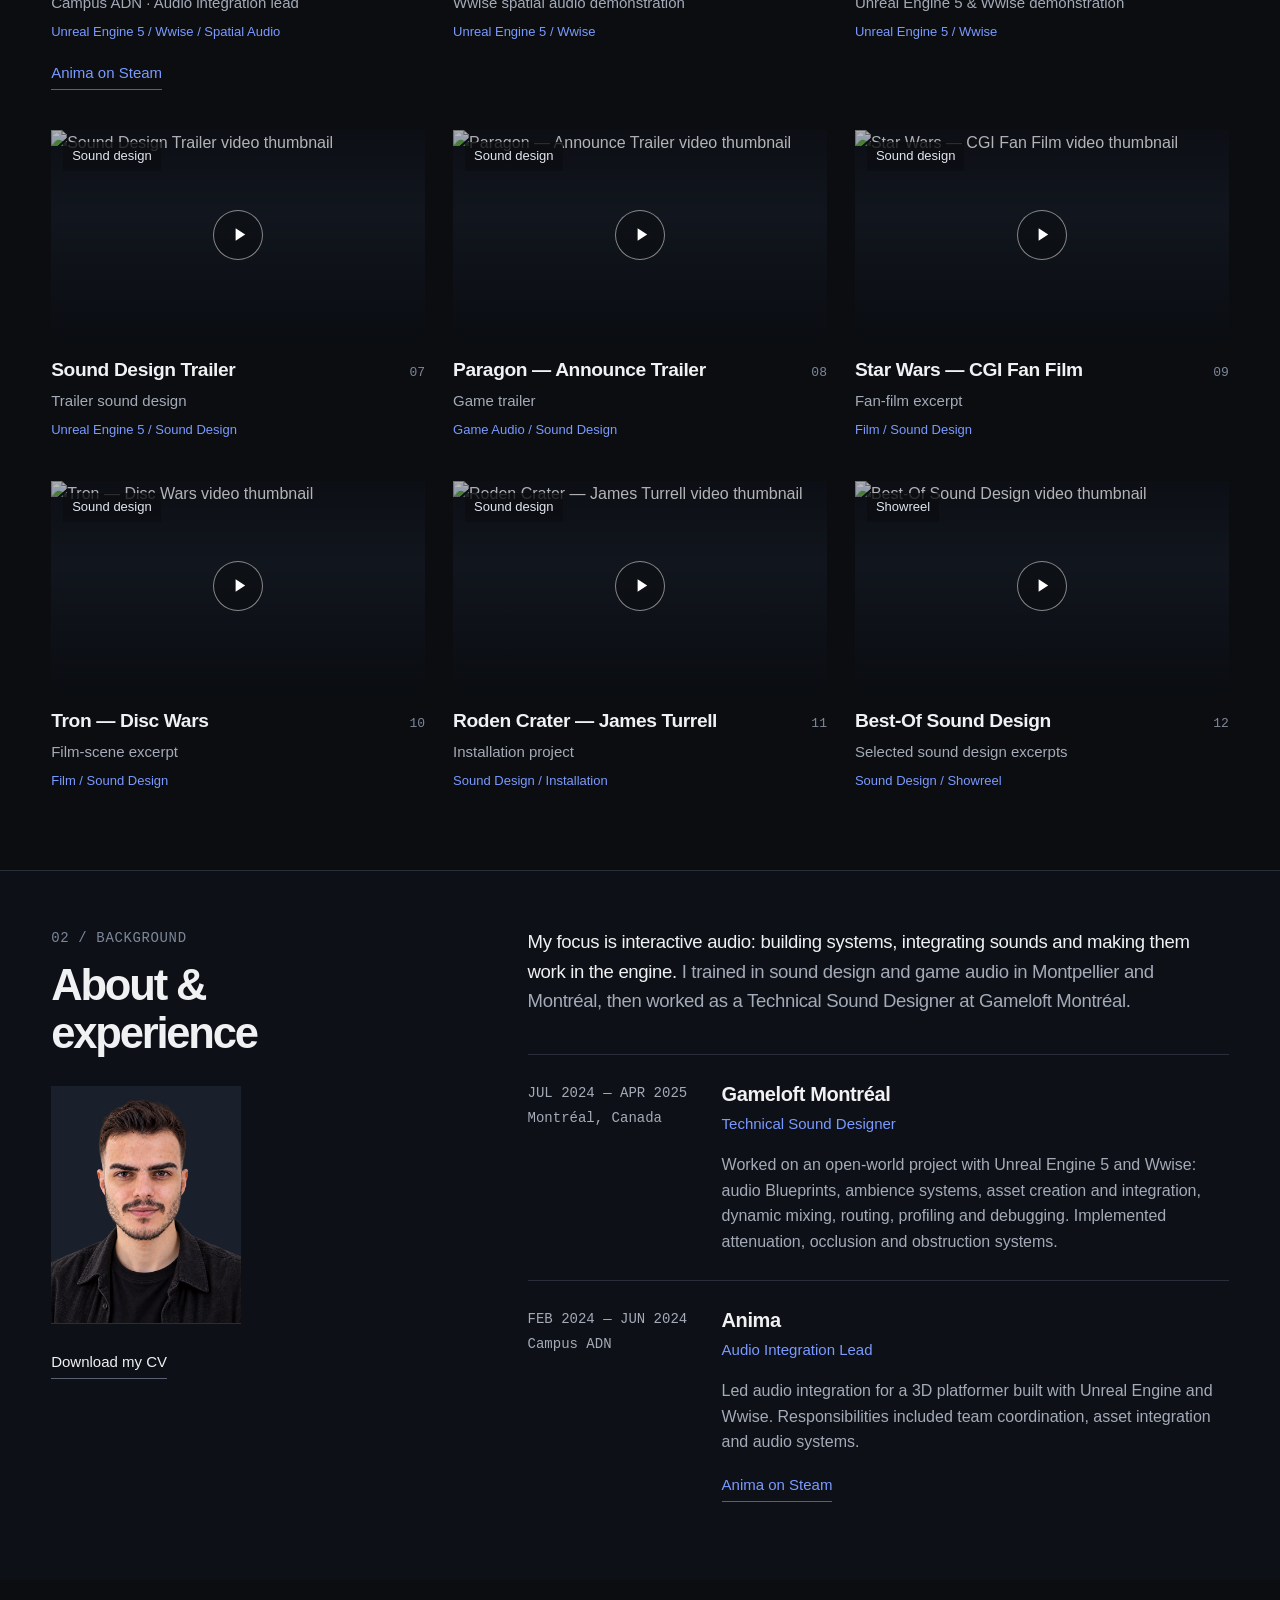
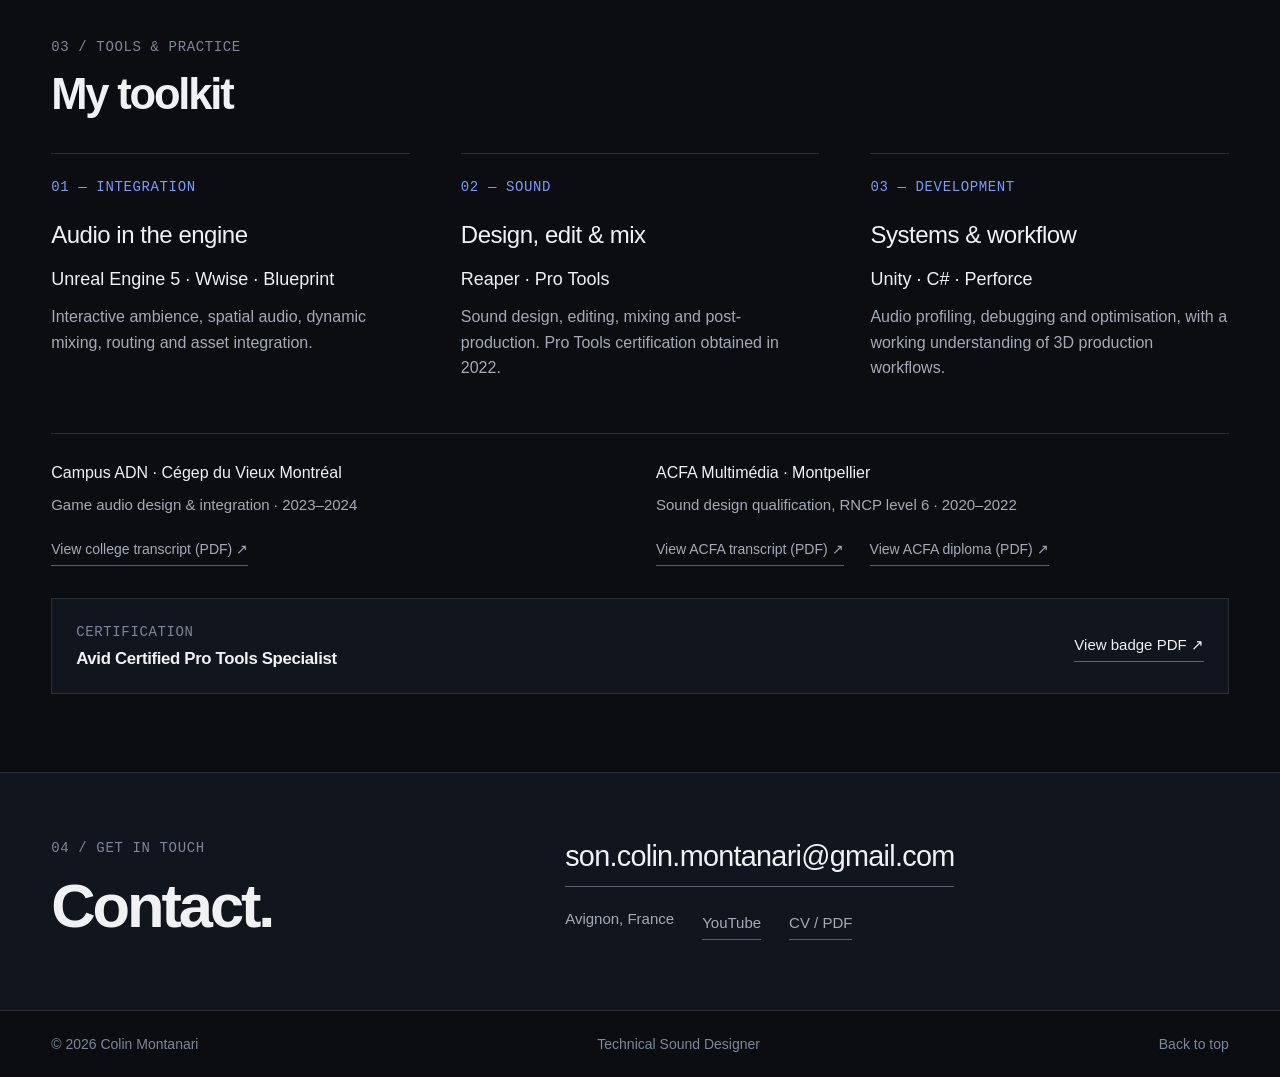
==== commit 1bdf9d32: "Games and edit" ====
--- a/index.html
+++ b/index.html
@@ -136,20 +136,25 @@
     @media (prefers-reduced-motion:reduce) { html { scroll-behavior:auto; } *,*::before,*::after { transition:none !important; } .cursor-glow { display:none; } }
 
     #page-acoustics { position:fixed; inset:0; width:100%; height:100%; z-index:3; pointer-events:none; mix-blend-mode:screen; }
-    .acoustic-invitation { margin:24px 0 0; display:grid; grid-template-columns:18px minmax(0,1fr) auto; max-width:470px; align-items:center; gap:10px; color:var(--subtle); font:400 .75rem/1.6 Consolas,'Courier New',monospace; }
-    .acoustic-symbol { display:inline-flex; align-items:center; gap:3px; color:var(--blue); }
-    .acoustic-symbol i { display:block; width:2px; height:var(--height); background:currentColor; border-radius:1px; }
-    .wave-toggle { border:0; padding:4px 0; color:var(--subtle); background:transparent; cursor:pointer; font:inherit; }
-    .wave-toggle::before { content:''; display:inline-block; width:5px; height:5px; border-radius:50%; background:var(--blue); margin-right:7px; vertical-align:middle; box-shadow:0 0 7px #5078ff66; }
-    .wave-toggle[aria-pressed="false"]::before { background:var(--subtle); box-shadow:none; }
-    .wave-toggle[aria-pressed="false"] { text-decoration:line-through; }
-    .wave-toggle:hover { color:var(--text); }
+    .acoustic-invitation { margin:22px 0 0; display:flex; align-items:center; }
+    .wave-toggle { display:inline-flex; align-items:center; gap:9px; min-height:40px; padding:7px 11px; border:1px solid var(--line); border-radius:7px; color:var(--muted); background:transparent; cursor:pointer; font:400 .75rem/1.4 'Segoe UI',Arial,sans-serif; transition:border-color .2s,background .2s; }
+    .wave-toggle svg { width:16px; height:16px; fill:none; stroke:currentColor; stroke-width:1.5; stroke-linecap:round; }
+    .wave-toggle[aria-pressed="true"] svg { color:var(--blue); }
+    .wave-toggle-track { display:block; position:relative; width:28px; height:16px; border:1px solid #414958; border-radius:20px; background:#242a35; transition:background .2s,border-color .2s; }
+    .wave-toggle-thumb { position:absolute; left:2px; top:2px; width:10px; height:10px; border-radius:50%; background:#9fa7b6; transition:transform .2s,background .2s; }
+    .wave-toggle[aria-pressed="true"] .wave-toggle-track { background:#304573; border-color:#526fac; }
+    .wave-toggle[aria-pressed="true"] .wave-toggle-thumb { transform:translateX(12px); background:#d5e0ff; }
+    .wave-toggle:hover { border-color:#52617b; background:#141b28; }
     @media (prefers-reduced-motion:reduce) { #page-acoustics,.acoustic-invitation { display:none; } }
 
     /* Leave room for SoundLab and language controls on smaller screens. */
     @media (max-width:860px) { .nav { flex-wrap:wrap; padding-block:15px 12px; gap:12px; } .nav-actions { display:contents; } .brand { order:1; } .language-switch { order:2; margin-left:auto; } .nav-links { order:3; width:100%; justify-content:space-between; gap:10px; } html { scroll-padding-top:126px; } }
     /* Six navigation links on narrow screens. */
     @media (max-width:560px) { .nav-links { display:grid; grid-template-columns:repeat(3,minmax(0,1fr)); gap:2px 12px; text-align:center; } html { scroll-padding-top:168px; } }
+    /* Academic document links. */
+    .education .education-document { margin-top:17px; } .education-document .text-link { display:inline-block; font-size:.875rem; }
+    /* ACFA document spacing. */
+    .acfa-documents { display:flex; flex-wrap:wrap; gap:12px 26px; }
   </style>
 </head>
 <body>
@@ -174,8 +179,8 @@
           <p class="eyebrow mono" data-i18n="text5">Colin Montanari / Game audio</p>
           <h1 id="hero-title" lang="en" data-i18n="text63"><span class="first-line">Technical</span> sound designer<span class="period">.</span></h1>
           <p class="hero-copy" data-i18n="text6">I design and integrate interactive audio with Wwise and Unreal Engine. From ambience systems to spatial audio, I work on how sound responds to the game.</p>
-          <div class="hero-links"><a class="button" href="#projects" data-i18n="text7">Explore my work</a><a class="text-link" href="cv-colin-montanari.pdf" target="_blank" rel="noopener" data-i18n="text8">View my CV</a></div>
-          <div class="acoustic-invitation"><span class="acoustic-symbol" aria-hidden="true"><i style="--height:5px"></i><i style="--height:11px"></i><i style="--height:17px"></i><i style="--height:9px"></i><i style="--height:4px"></i></span><span data-i18n="acousticHint">Click the empty space. Watch sound find its way.</span><button hidden class="wave-toggle" id="wave-toggle" type="button" aria-pressed="true" data-i18n="acousticToggle" data-i18n-aria-label="acousticToggleLabel">Waves</button></div>
+          <div class="hero-links"><a class="button" href="#projects" data-i18n="text7">Explore my work</a><a class="text-link" href="cv-colin-montanari.pdf?v=68495517e1c2" target="_blank" rel="noopener" data-i18n="text8">View my CV</a></div>
+          <div class="acoustic-invitation"><button hidden class="wave-toggle" id="wave-toggle" type="button" aria-pressed="true" aria-label="Enable or disable interactive waves" data-i18n-aria-label="acousticToggleLabel"><svg viewBox="0 0 20 20" aria-hidden="true"><path d="M2 8v4m4-7v10m4-13v16m4-12v8m4-6v4"/></svg><span data-i18n="acousticToggle">Waves</span><span class="wave-toggle-track" aria-hidden="true"><span class="wave-toggle-thumb"></span></span></button></div>
         </div>
         <figure class="featured">
           <figcaption class="feature-label mono"><span data-i18n="text9">Start listening</span><span data-i18n="text10">Sound design reel</span></figcaption>
@@ -327,7 +332,7 @@
     </section>
     <section class="section about-section shell" id="about" aria-labelledby="about-title">
       <div class="about-grid">
-        <div class="about-heading"><p class="section-index mono" data-i18n="text42">02 / Background</p><h2 id="about-title" data-i18n="text64">About &amp;<br>experience</h2><img class="portrait" src="portrait-colin.png" alt="Portrait of Colin Montanari" data-i18n-alt="text95" width="337" height="421" loading="lazy"><a class="text-link" href="cv-colin-montanari.pdf" download data-i18n="text43">Download my CV</a></div>
+        <div class="about-heading"><p class="section-index mono" data-i18n="text42">02 / Background</p><h2 id="about-title" data-i18n="text64">About &amp;<br>experience</h2><img class="portrait" src="portrait-colin.png" alt="Portrait of Colin Montanari" data-i18n-alt="text95" width="337" height="421" loading="lazy"><a class="text-link" href="cv-colin-montanari.pdf?v=68495517e1c2" download data-i18n="text43">Download my CV</a></div>
         <div>
           <p class="bio" data-i18n="text65">My focus is interactive audio: building systems, integrating sounds and making them work in the engine. <span class="soft">I trained in sound design and game audio in Montpellier and Montréal, then worked as a Technical Sound Designer at Gameloft Montréal.</span></p>
           <article class="experience"><div class="dates" data-i18n="text66">JUL 2024 — APR 2025<br>Montréal, Canada</div><div><h3>Gameloft Montréal</h3><p class="job-title" lang="en" data-i18n="text44">Technical Sound Designer</p><p data-i18n="text45">Worked on an open-world project with Unreal Engine 5 and Wwise: audio Blueprints, ambience systems, asset creation and integration, dynamic mixing, routing, profiling and debugging. Implemented attenuation, occlusion and obstruction systems.</p></div></article>
@@ -342,18 +347,18 @@
         <article class="skill-block"><p class="mono" data-i18n="text53">02 — Sound</p><h3 data-i18n="text54">Design, edit &amp; mix</h3><p class="tool-names">Reaper · Pro Tools</p><p data-i18n="text55">Sound design, editing, mixing and post-production. Pro Tools certification obtained in 2022.</p></article>
         <article class="skill-block"><p class="mono" data-i18n="text56">03 — Development</p><h3 data-i18n="text57">Systems &amp; workflow</h3><p class="tool-names">Unity · C# · Perforce</p><p data-i18n="text58">Audio profiling, debugging and optimisation, with a working understanding of 3D production workflows.</p></article>
       </div>
-      <div class="education"><div><strong>Campus ADN · Cégep du Vieux Montréal</strong><p data-i18n="text59">Game audio design &amp; integration · 2023–2024</p></div><div><strong>ACFA Multimédia · Montpellier</strong><p data-i18n="text60">Sound design qualification, RNCP level 6 · 2020–2022</p></div></div>
+      <div class="education"><div><strong>Campus ADN · Cégep du Vieux Montréal</strong><p data-i18n="text59">Game audio design &amp; integration · 2023–2024</p><p class="education-document"><a class="text-link" href="bulletin-etudes-collegiales.pdf" target="_blank" rel="noopener noreferrer" data-i18n="academicTranscript">View college transcript (PDF) ↗</a></p></div><div><strong>ACFA Multimédia · Montpellier</strong><p data-i18n="text60">Sound design qualification, RNCP level 6 · 2020–2022</p><p class="education-document acfa-documents"><a class="text-link" href="bulletin-acfa.pdf" target="_blank" rel="noopener noreferrer" data-i18n="acfaTranscript">View ACFA transcript (PDF) ↗</a><a class="text-link" href="diplome-acfa.pdf" target="_blank" rel="noopener noreferrer" data-i18n="acfaDiploma">View ACFA diploma (PDF) ↗</a></p></div></div>
       <div class="certification"><div><span class="certification-label mono"><span class="language-en">Certification</span><span class="language-fr">Certification</span></span><h3 class="certification-title">Avid Certified Pro Tools Specialist</h3></div><a class="text-link certification-link" href="avid-certified-pro-tools-specialist.pdf" target="_blank" rel="noopener noreferrer"><span class="language-en">View badge PDF ↗</span><span class="language-fr">Voir le badge PDF ↗</span></a></div>
     </section>
     <section class="contact-section shell" id="contact" aria-labelledby="contact-title">
-      <div class="contact-layout"><div><p class="section-index mono" data-i18n="text61">04 / Get in touch</p><h2 id="contact-title">Contact.</h2></div><div><a class="contact-email" href="mailto:son.colin.montanari@gmail.com">son.colin.montanari@gmail.com</a><div class="contact-sub"><span>Avignon, France</span><a class="text-link" href="https://www.youtube.com/@colinmontanarisounddesign7705" target="_blank" rel="noopener noreferrer">YouTube</a><a class="text-link" href="cv-colin-montanari.pdf" target="_blank" rel="noopener">CV / PDF</a></div></div></div>
+      <div class="contact-layout"><div><p class="section-index mono" data-i18n="text61">04 / Get in touch</p><h2 id="contact-title">Contact.</h2></div><div><a class="contact-email" href="mailto:son.colin.montanari@gmail.com">son.colin.montanari@gmail.com</a><div class="contact-sub"><span>Avignon, France</span><a class="text-link" href="https://www.youtube.com/@colinmontanarisounddesign7705" target="_blank" rel="noopener noreferrer">YouTube</a><a class="text-link" href="cv-colin-montanari.pdf?v=68495517e1c2" target="_blank" rel="noopener">CV / PDF</a></div></div></div>
     </section>
   </main>
   <footer class="shell"><div class="footer-inner"><span>© 2026 Colin Montanari</span><span lang="en" data-i18n="text44">Technical Sound Designer</span><a href="#top" data-i18n="text62">Back to top</a></div></footer>
   <script>
 
     (() => {
-      const translations = {"text1": {"en": "Skip to content", "fr": "Aller au contenu"}, "text2": {"en": "Work", "fr": "Projets"}, "text3": {"en": "About", "fr": "À propos"}, "text4": {"en": "Toolkit", "fr": "Outils"}, "text5": {"en": "Colin Montanari / Game audio", "fr": "Colin Montanari / Audio de jeu"}, "text6": {"en": "I design and integrate interactive audio with Wwise and Unreal Engine. From ambience systems to spatial audio, I work on how sound responds to the game.", "fr": "Je conçois et intègre de l’audio interactif avec Wwise et Unreal Engine. Des systèmes d’ambiance à l’audio spatial, je travaille sur la façon dont le son réagit au jeu."}, "text7": {"en": "Explore my work", "fr": "Découvrir mes projets"}, "text8": {"en": "View my CV", "fr": "Voir mon CV"}, "text9": {"en": "Start listening", "fr": "À écouter"}, "text10": {"en": "Sound design reel", "fr": "Bande démo"}, "text11": {"en": "Selected excerpts from my work", "fr": "Une sélection de mes réalisations"}, "text12": {"en": "Watch on YouTube", "fr": "Voir sur YouTube"}, "text13": {"en": "Game audio · Sound design · Integration", "fr": "Audio de jeu · Sound design · Intégration"}, "text14": {"en": "01 / The work", "fr": "01 / Les projets"}, "text15": {"en": "Selected work", "fr": "Projets sélectionnés"}, "text16": {"en": "Interactive audio, sound design and film excerpts.", "fr": "Audio interactif, sound design et extraits de films."}, "text17": {"en": "More on YouTube", "fr": "Plus sur YouTube"}, "text18": {"en": "Interactive audio", "fr": "Audio interactif"}, "text19": {"en": "Game audio demonstration", "fr": "Démonstration d’audio de jeu"}, "text20": {"en": "Foliage collision demonstration", "fr": "Démonstration des collisions avec la végétation"}, "text21": {"en": "Spatial audio", "fr": "Audio spatial"}, "text22": {"en": "VR audio demonstration", "fr": "Démonstration audio en réalité virtuelle"}, "text23": {"en": "Unreal Engine 5 / Wwise / VR / Spatial Audio", "fr": "Unreal Engine 5 / Wwise / VR / Audio spatial"}, "text24": {"en": "Game project", "fr": "Projet de jeu"}, "text25": {"en": "Campus ADN · Audio integration lead", "fr": "Campus ADN · Responsable de l’intégration audio"}, "text26": {"en": "Unreal Engine 5 / Wwise / Spatial Audio", "fr": "Unreal Engine 5 / Wwise / Audio spatial"}, "text27": {"en": "Wwise spatial audio demonstration", "fr": "Démonstration d’audio spatial dans Wwise"}, "text28": {"en": "Unreal Engine 5 & Wwise demonstration", "fr": "Démonstration dans Unreal Engine 5 et Wwise"}, "text29": {"en": "Sound design", "fr": "Sound design"}, "text30": {"en": "Trailer sound design", "fr": "Sound design de bande-annonce"}, "text31": {"en": "Unreal Engine 5 / Sound Design", "fr": "Unreal Engine 5 / Sound design"}, "text32": {"en": "Game trailer", "fr": "Bande-annonce de jeu"}, "text33": {"en": "Game Audio / Sound Design", "fr": "Audio de jeu / Sound design"}, "text34": {"en": "Fan-film excerpt", "fr": "Extrait de fan-film"}, "text35": {"en": "Film / Sound Design", "fr": "Film / Sound design"}, "text36": {"en": "Film-scene excerpt", "fr": "Extrait de scène de film"}, "text37": {"en": "Installation project", "fr": "Projet d’installation"}, "text38": {"en": "Sound Design / Installation", "fr": "Sound design / Installation"}, "text39": {"en": "Showreel", "fr": "Bande démo"}, "text40": {"en": "Selected sound design excerpts", "fr": "Une sélection d’extraits de sound design"}, "text41": {"en": "Sound Design / Showreel", "fr": "Sound design / Bande démo"}, "text42": {"en": "02 / Background", "fr": "02 / Parcours"}, "text43": {"en": "Download my CV", "fr": "Télécharger mon CV"}, "text44": {"en": "Technical Sound Designer", "fr": "Technical Sound Designer"}, "text45": {"en": "Worked on an open-world project with Unreal Engine 5 and Wwise: audio Blueprints, ambience systems, asset creation and integration, dynamic mixing, routing, profiling and debugging. Implemented attenuation, occlusion and obstruction systems.", "fr": "Travail sur un projet en monde ouvert avec Unreal Engine 5 et Wwise : Blueprints audio, systèmes d’ambiance, création et intégration de sons, mixage dynamique, routage, profilage et débogage. Mise en place de systèmes d’atténuation, d’occlusion et d’obstruction."}, "text46": {"en": "Audio Integration Lead", "fr": "Responsable de l’intégration audio"}, "text47": {"en": "Led audio integration for a 3D platformer built with Unreal Engine and Wwise. Responsibilities included team coordination, asset integration and audio systems.", "fr": "Responsable de l’intégration audio d’un jeu de plateforme 3D développé avec Unreal Engine et Wwise : coordination de l’équipe, intégration des sons et mise en place des systèmes audio."}, "text48": {"en": "03 / Tools &amp; practice", "fr": "03 / Outils et pratique"}, "text49": {"en": "My toolkit", "fr": "Mes outils"}, "text50": {"en": "01 — Integration", "fr": "01 — Intégration"}, "text51": {"en": "Audio in the engine", "fr": "L’audio dans le moteur"}, "text52": {"en": "Interactive ambience, spatial audio, dynamic mixing, routing and asset integration.", "fr": "Ambiances interactives, audio spatial, mixage dynamique, routage et intégration des sons."}, "text53": {"en": "02 — Sound", "fr": "02 — Son"}, "text54": {"en": "Design, edit &amp; mix", "fr": "Conception, montage et mixage"}, "text55": {"en": "Sound design, editing, mixing and post-production. Pro Tools certification obtained in 2022.", "fr": "Sound design, montage, mixage et postproduction. Certification Pro Tools obtenue en 2022."}, "text56": {"en": "03 — Development", "fr": "03 — Développement"}, "text57": {"en": "Systems &amp; workflow", "fr": "Systèmes et méthode"}, "text58": {"en": "Audio profiling, debugging and optimisation, with a working understanding of 3D production workflows.", "fr": "Profilage, débogage et optimisation audio, avec une connaissance des méthodes de production 3D."}, "text59": {"en": "Game audio design &amp; integration · 2023–2024", "fr": "Conception et intégration audio pour le jeu vidéo · 2023–2024"}, "text60": {"en": "Sound design qualification, RNCP level 6 · 2020–2022", "fr": "Formation Sound Designer, RNCP niveau 6 · 2020–2022"}, "text61": {"en": "04 / Get in touch", "fr": "04 / Me contacter"}, "text62": {"en": "Back to top", "fr": "Retour en haut"}, "text63": {"en": "<span class=\"first-line\">Technical</span> sound designer<span class=\"period\">.</span>", "fr": "<span class=\"first-line\">Technical</span> sound designer<span class=\"period\">.</span>"}, "text64": {"en": "About &amp;<br>experience", "fr": "Parcours et<br>expérience"}, "text65": {"en": "My focus is interactive audio: building systems, integrating sounds and making them work in the engine. <span class=\"soft\">I trained in sound design and game audio in Montpellier and Montréal, then worked as a Technical Sound Designer at Gameloft Montréal.</span>", "fr": "Je me concentre sur l’audio interactif : concevoir des systèmes, intégrer des sons et les faire fonctionner dans le moteur. <span class=\"soft\">Je me suis formé au sound design et à l’audio de jeu à Montpellier et à Montréal, avant de travailler comme <span lang=\"en\">Technical Sound Designer</span> chez Gameloft Montréal.</span>"}, "text66": {"en": "JUL 2024 — APR 2025<br>Montréal, Canada", "fr": "JUIL. 2024 — AVR. 2025<br>Montréal, Canada"}, "text67": {"en": "FEB 2024 — JUN 2024<br>Campus ADN", "fr": "FÉVR. 2024 — JUIN 2024<br>Campus ADN"}, "text68": {"en": "Colin Montanari, back to top", "fr": "Colin Montanari, retour en haut"}, "text69": {"en": "Main navigation", "fr": "Navigation principale"}, "text70": {"en": "Watch Colin Montanari's Best-Of Sound Design on YouTube", "fr": "Voir Colin Montanari — Best-Of Sound Design sur YouTube"}, "text71": {"en": "Best-Of Sound Design video thumbnail", "fr": "Miniature de la vidéo Best-Of Sound Design"}, "text72": {"en": "Watch Chess Cards Game on YouTube", "fr": "Voir Chess Cards Game sur YouTube"}, "text73": {"en": "Chess Cards Game video thumbnail", "fr": "Miniature de la vidéo Chess Cards Game"}, "text74": {"en": "Watch Foliage Collision on YouTube", "fr": "Voir Foliage Collision sur YouTube"}, "text75": {"en": "Foliage Collision video thumbnail", "fr": "Miniature de la vidéo Foliage Collision"}, "text76": {"en": "Watch Spatial Audio VR on YouTube", "fr": "Voir Spatial Audio VR sur YouTube"}, "text77": {"en": "Spatial Audio VR video thumbnail", "fr": "Miniature de la vidéo Spatial Audio VR"}, "text78": {"en": "Watch Anima on YouTube", "fr": "Voir Anima sur YouTube"}, "text79": {"en": "Anima video thumbnail", "fr": "Miniature de la vidéo Anima"}, "text80": {"en": "Watch Anima — Spatial Audio on YouTube", "fr": "Voir Anima — Spatial Audio sur YouTube"}, "text81": {"en": "Anima — Spatial Audio video thumbnail", "fr": "Miniature de la vidéo Anima — Spatial Audio"}, "text82": {"en": "Watch Old West Map on YouTube", "fr": "Voir Old West Map sur YouTube"}, "text83": {"en": "Old West Map video thumbnail", "fr": "Miniature de la vidéo Old West Map"}, "text84": {"en": "Watch Sound Design Trailer on YouTube", "fr": "Voir Sound Design Trailer sur YouTube"}, "text85": {"en": "Sound Design Trailer video thumbnail", "fr": "Miniature de la vidéo Sound Design Trailer"}, "text86": {"en": "Watch Paragon — Announce Trailer on YouTube", "fr": "Voir Paragon — Announce Trailer sur YouTube"}, "text87": {"en": "Paragon — Announce Trailer video thumbnail", "fr": "Miniature de la vidéo Paragon — Announce Trailer"}, "text88": {"en": "Watch Star Wars — CGI Fan Film on YouTube", "fr": "Voir Star Wars — CGI Fan Film sur YouTube"}, "text89": {"en": "Star Wars — CGI Fan Film video thumbnail", "fr": "Miniature de la vidéo Star Wars — CGI Fan Film"}, "text90": {"en": "Watch Tron — Disc Wars on YouTube", "fr": "Voir Tron — Disc Wars sur YouTube"}, "text91": {"en": "Tron — Disc Wars video thumbnail", "fr": "Miniature de la vidéo Tron — Disc Wars"}, "text92": {"en": "Watch Roden Crater — James Turrell on YouTube", "fr": "Voir Roden Crater — James Turrell sur YouTube"}, "text93": {"en": "Roden Crater — James Turrell video thumbnail", "fr": "Miniature de la vidéo Roden Crater — James Turrell"}, "text94": {"en": "Watch Best-Of Sound Design on YouTube", "fr": "Voir Best-Of Sound Design sur YouTube"}, "text95": {"en": "Portrait of Colin Montanari", "fr": "Portrait de Colin Montanari"}, "language": {"en": "Language", "fr": "Langue"}, "animaSteam": {"en": "Anima on Steam", "fr": "Anima sur Steam"}, "acousticHint": {"en": "Click empty space to send a wave.", "fr": "Cliquez dans le vide pour lancer une onde."}, "acousticToggle": {"en": "Waves", "fr": "Ondes"}, "acousticToggleLabel": {"en": "Enable or disable interactive waves", "fr": "Activer ou désactiver les ondes interactives"}, "gamesNav": {"fr": "Jeux", "en": "Games"}};
+      const translations = {"text1": {"en": "Skip to content", "fr": "Aller au contenu"}, "text2": {"en": "Work", "fr": "Projets"}, "text3": {"en": "About", "fr": "À propos"}, "text4": {"en": "Toolkit", "fr": "Outils"}, "text5": {"en": "Colin Montanari / Game audio", "fr": "Colin Montanari / Audio de jeu"}, "text6": {"en": "I design and integrate interactive audio with Wwise and Unreal Engine. From ambience systems to spatial audio, I work on how sound responds to the game.", "fr": "Je conçois et intègre de l’audio interactif avec Wwise et Unreal Engine. Des systèmes d’ambiance à l’audio spatial, je travaille sur la façon dont le son réagit au jeu."}, "text7": {"en": "Explore my work", "fr": "Découvrir mes projets"}, "text8": {"en": "View my CV", "fr": "Voir mon CV"}, "text9": {"en": "Start listening", "fr": "À écouter"}, "text10": {"en": "Sound design reel", "fr": "Bande démo"}, "text11": {"en": "Selected excerpts from my work", "fr": "Une sélection de mes réalisations"}, "text12": {"en": "Watch on YouTube", "fr": "Voir sur YouTube"}, "text13": {"en": "Game audio · Sound design · Integration", "fr": "Audio de jeu · Sound design · Intégration"}, "text14": {"en": "01 / The work", "fr": "01 / Les projets"}, "text15": {"en": "Selected work", "fr": "Projets sélectionnés"}, "text16": {"en": "Interactive audio, sound design and film excerpts.", "fr": "Audio interactif, sound design et extraits de films."}, "text17": {"en": "More on YouTube", "fr": "Plus sur YouTube"}, "text18": {"en": "Interactive audio", "fr": "Audio interactif"}, "text19": {"en": "Game audio demonstration", "fr": "Démonstration d’audio de jeu"}, "text20": {"en": "Foliage collision demonstration", "fr": "Démonstration des collisions avec la végétation"}, "text21": {"en": "Spatial audio", "fr": "Audio spatial"}, "text22": {"en": "VR audio demonstration", "fr": "Démonstration audio en réalité virtuelle"}, "text23": {"en": "Unreal Engine 5 / Wwise / VR / Spatial Audio", "fr": "Unreal Engine 5 / Wwise / VR / Audio spatial"}, "text24": {"en": "Game project", "fr": "Projet de jeu"}, "text25": {"en": "Campus ADN · Audio integration lead", "fr": "Campus ADN · Responsable de l’intégration audio"}, "text26": {"en": "Unreal Engine 5 / Wwise / Spatial Audio", "fr": "Unreal Engine 5 / Wwise / Audio spatial"}, "text27": {"en": "Wwise spatial audio demonstration", "fr": "Démonstration d’audio spatial dans Wwise"}, "text28": {"en": "Unreal Engine 5 & Wwise demonstration", "fr": "Démonstration dans Unreal Engine 5 et Wwise"}, "text29": {"en": "Sound design", "fr": "Sound design"}, "text30": {"en": "Trailer sound design", "fr": "Sound design de bande-annonce"}, "text31": {"en": "Unreal Engine 5 / Sound Design", "fr": "Unreal Engine 5 / Sound design"}, "text32": {"en": "Game trailer", "fr": "Bande-annonce de jeu"}, "text33": {"en": "Game Audio / Sound Design", "fr": "Audio de jeu / Sound design"}, "text34": {"en": "Fan-film excerpt", "fr": "Extrait de fan-film"}, "text35": {"en": "Film / Sound Design", "fr": "Film / Sound design"}, "text36": {"en": "Film-scene excerpt", "fr": "Extrait de scène de film"}, "text37": {"en": "Installation project", "fr": "Projet d’installation"}, "text38": {"en": "Sound Design / Installation", "fr": "Sound design / Installation"}, "text39": {"en": "Showreel", "fr": "Bande démo"}, "text40": {"en": "Selected sound design excerpts", "fr": "Une sélection d’extraits de sound design"}, "text41": {"en": "Sound Design / Showreel", "fr": "Sound design / Bande démo"}, "text42": {"en": "02 / Background", "fr": "02 / Parcours"}, "text43": {"en": "Download my CV", "fr": "Télécharger mon CV"}, "text44": {"en": "Technical Sound Designer", "fr": "Technical Sound Designer"}, "text45": {"en": "Worked on an open-world project with Unreal Engine 5 and Wwise: audio Blueprints, ambience systems, asset creation and integration, dynamic mixing, routing, profiling and debugging. Implemented attenuation, occlusion and obstruction systems.", "fr": "Travail sur un projet en monde ouvert avec Unreal Engine 5 et Wwise : Blueprints audio, systèmes d’ambiance, création et intégration de sons, mixage dynamique, routage, profilage et débogage. Mise en place de systèmes d’atténuation, d’occlusion et d’obstruction."}, "text46": {"en": "Audio Integration Lead", "fr": "Responsable de l’intégration audio"}, "text47": {"en": "Led audio integration for a 3D platformer built with Unreal Engine and Wwise. Responsibilities included team coordination, asset integration and audio systems.", "fr": "Responsable de l’intégration audio d’un jeu de plateforme 3D développé avec Unreal Engine et Wwise : coordination de l’équipe, intégration des sons et mise en place des systèmes audio."}, "text48": {"en": "03 / Tools &amp; practice", "fr": "03 / Outils et pratique"}, "text49": {"en": "My toolkit", "fr": "Mes outils"}, "text50": {"en": "01 — Integration", "fr": "01 — Intégration"}, "text51": {"en": "Audio in the engine", "fr": "L’audio dans le moteur"}, "text52": {"en": "Interactive ambience, spatial audio, dynamic mixing, routing and asset integration.", "fr": "Ambiances interactives, audio spatial, mixage dynamique, routage et intégration des sons."}, "text53": {"en": "02 — Sound", "fr": "02 — Son"}, "text54": {"en": "Design, edit &amp; mix", "fr": "Conception, montage et mixage"}, "text55": {"en": "Sound design, editing, mixing and post-production. Pro Tools certification obtained in 2022.", "fr": "Sound design, montage, mixage et postproduction. Certification Pro Tools obtenue en 2022."}, "text56": {"en": "03 — Development", "fr": "03 — Développement"}, "text57": {"en": "Systems &amp; workflow", "fr": "Systèmes et méthode"}, "text58": {"en": "Audio profiling, debugging and optimisation, with a working understanding of 3D production workflows.", "fr": "Profilage, débogage et optimisation audio, avec une connaissance des méthodes de production 3D."}, "text59": {"en": "Game audio design &amp; integration · 2023–2024", "fr": "Conception et intégration audio pour le jeu vidéo · 2023–2024"}, "text60": {"en": "Sound design qualification, RNCP level 6 · 2020–2022", "fr": "Formation Sound Designer, RNCP niveau 6 · 2020–2022"}, "text61": {"en": "04 / Get in touch", "fr": "04 / Me contacter"}, "text62": {"en": "Back to top", "fr": "Retour en haut"}, "text63": {"en": "<span class=\"first-line\">Technical</span> sound designer<span class=\"period\">.</span>", "fr": "<span class=\"first-line\">Technical</span> sound designer<span class=\"period\">.</span>"}, "text64": {"en": "About &amp;<br>experience", "fr": "Parcours et<br>expérience"}, "text65": {"en": "My focus is interactive audio: building systems, integrating sounds and making them work in the engine. <span class=\"soft\">I trained in sound design and game audio in Montpellier and Montréal, then worked as a Technical Sound Designer at Gameloft Montréal.</span>", "fr": "Je me concentre sur l’audio interactif : concevoir des systèmes, intégrer des sons et les faire fonctionner dans le moteur. <span class=\"soft\">Je me suis formé au sound design et à l’audio de jeu à Montpellier et à Montréal, avant de travailler comme <span lang=\"en\">Technical Sound Designer</span> chez Gameloft Montréal.</span>"}, "text66": {"en": "JUL 2024 — APR 2025<br>Montréal, Canada", "fr": "JUIL. 2024 — AVR. 2025<br>Montréal, Canada"}, "text67": {"en": "FEB 2024 — JUN 2024<br>Campus ADN", "fr": "FÉVR. 2024 — JUIN 2024<br>Campus ADN"}, "text68": {"en": "Colin Montanari, back to top", "fr": "Colin Montanari, retour en haut"}, "text69": {"en": "Main navigation", "fr": "Navigation principale"}, "text70": {"en": "Watch Colin Montanari's Best-Of Sound Design on YouTube", "fr": "Voir Colin Montanari — Best-Of Sound Design sur YouTube"}, "text71": {"en": "Best-Of Sound Design video thumbnail", "fr": "Miniature de la vidéo Best-Of Sound Design"}, "text72": {"en": "Watch Chess Cards Game on YouTube", "fr": "Voir Chess Cards Game sur YouTube"}, "text73": {"en": "Chess Cards Game video thumbnail", "fr": "Miniature de la vidéo Chess Cards Game"}, "text74": {"en": "Watch Foliage Collision on YouTube", "fr": "Voir Foliage Collision sur YouTube"}, "text75": {"en": "Foliage Collision video thumbnail", "fr": "Miniature de la vidéo Foliage Collision"}, "text76": {"en": "Watch Spatial Audio VR on YouTube", "fr": "Voir Spatial Audio VR sur YouTube"}, "text77": {"en": "Spatial Audio VR video thumbnail", "fr": "Miniature de la vidéo Spatial Audio VR"}, "text78": {"en": "Watch Anima on YouTube", "fr": "Voir Anima sur YouTube"}, "text79": {"en": "Anima video thumbnail", "fr": "Miniature de la vidéo Anima"}, "text80": {"en": "Watch Anima — Spatial Audio on YouTube", "fr": "Voir Anima — Spatial Audio sur YouTube"}, "text81": {"en": "Anima — Spatial Audio video thumbnail", "fr": "Miniature de la vidéo Anima — Spatial Audio"}, "text82": {"en": "Watch Old West Map on YouTube", "fr": "Voir Old West Map sur YouTube"}, "text83": {"en": "Old West Map video thumbnail", "fr": "Miniature de la vidéo Old West Map"}, "text84": {"en": "Watch Sound Design Trailer on YouTube", "fr": "Voir Sound Design Trailer sur YouTube"}, "text85": {"en": "Sound Design Trailer video thumbnail", "fr": "Miniature de la vidéo Sound Design Trailer"}, "text86": {"en": "Watch Paragon — Announce Trailer on YouTube", "fr": "Voir Paragon — Announce Trailer sur YouTube"}, "text87": {"en": "Paragon — Announce Trailer video thumbnail", "fr": "Miniature de la vidéo Paragon — Announce Trailer"}, "text88": {"en": "Watch Star Wars — CGI Fan Film on YouTube", "fr": "Voir Star Wars — CGI Fan Film sur YouTube"}, "text89": {"en": "Star Wars — CGI Fan Film video thumbnail", "fr": "Miniature de la vidéo Star Wars — CGI Fan Film"}, "text90": {"en": "Watch Tron — Disc Wars on YouTube", "fr": "Voir Tron — Disc Wars sur YouTube"}, "text91": {"en": "Tron — Disc Wars video thumbnail", "fr": "Miniature de la vidéo Tron — Disc Wars"}, "text92": {"en": "Watch Roden Crater — James Turrell on YouTube", "fr": "Voir Roden Crater — James Turrell sur YouTube"}, "text93": {"en": "Roden Crater — James Turrell video thumbnail", "fr": "Miniature de la vidéo Roden Crater — James Turrell"}, "text94": {"en": "Watch Best-Of Sound Design on YouTube", "fr": "Voir Best-Of Sound Design sur YouTube"}, "text95": {"en": "Portrait of Colin Montanari", "fr": "Portrait de Colin Montanari"}, "language": {"en": "Language", "fr": "Langue"}, "animaSteam": {"en": "Anima on Steam", "fr": "Anima sur Steam"}, "acousticToggle": {"en": "Waves", "fr": "Ondes"}, "acousticToggleLabel": {"en": "Enable or disable interactive waves", "fr": "Activer ou désactiver les ondes interactives"}, "gamesNav": {"fr": "Jeux", "en": "Games"}, "academicTranscript": {"fr": "Consulter le bulletin d’études collégiales (PDF) ↗", "en": "View college transcript (PDF) ↗"}, "acfaTranscript": {"fr": "Consulter le bulletin ACFA (PDF) ↗", "en": "View ACFA transcript (PDF) ↗"}, "acfaDiploma": {"fr": "Consulter le diplôme ACFA (PDF) ↗", "en": "View ACFA diploma (PDF) ↗"}};
       const buttons = [...document.querySelectorAll('[data-language]')];
       const content = [...document.querySelectorAll('[data-i18n]')];
       const accessibleText = [...document.querySelectorAll('[data-i18n-aria-label], [data-i18n-alt]')];
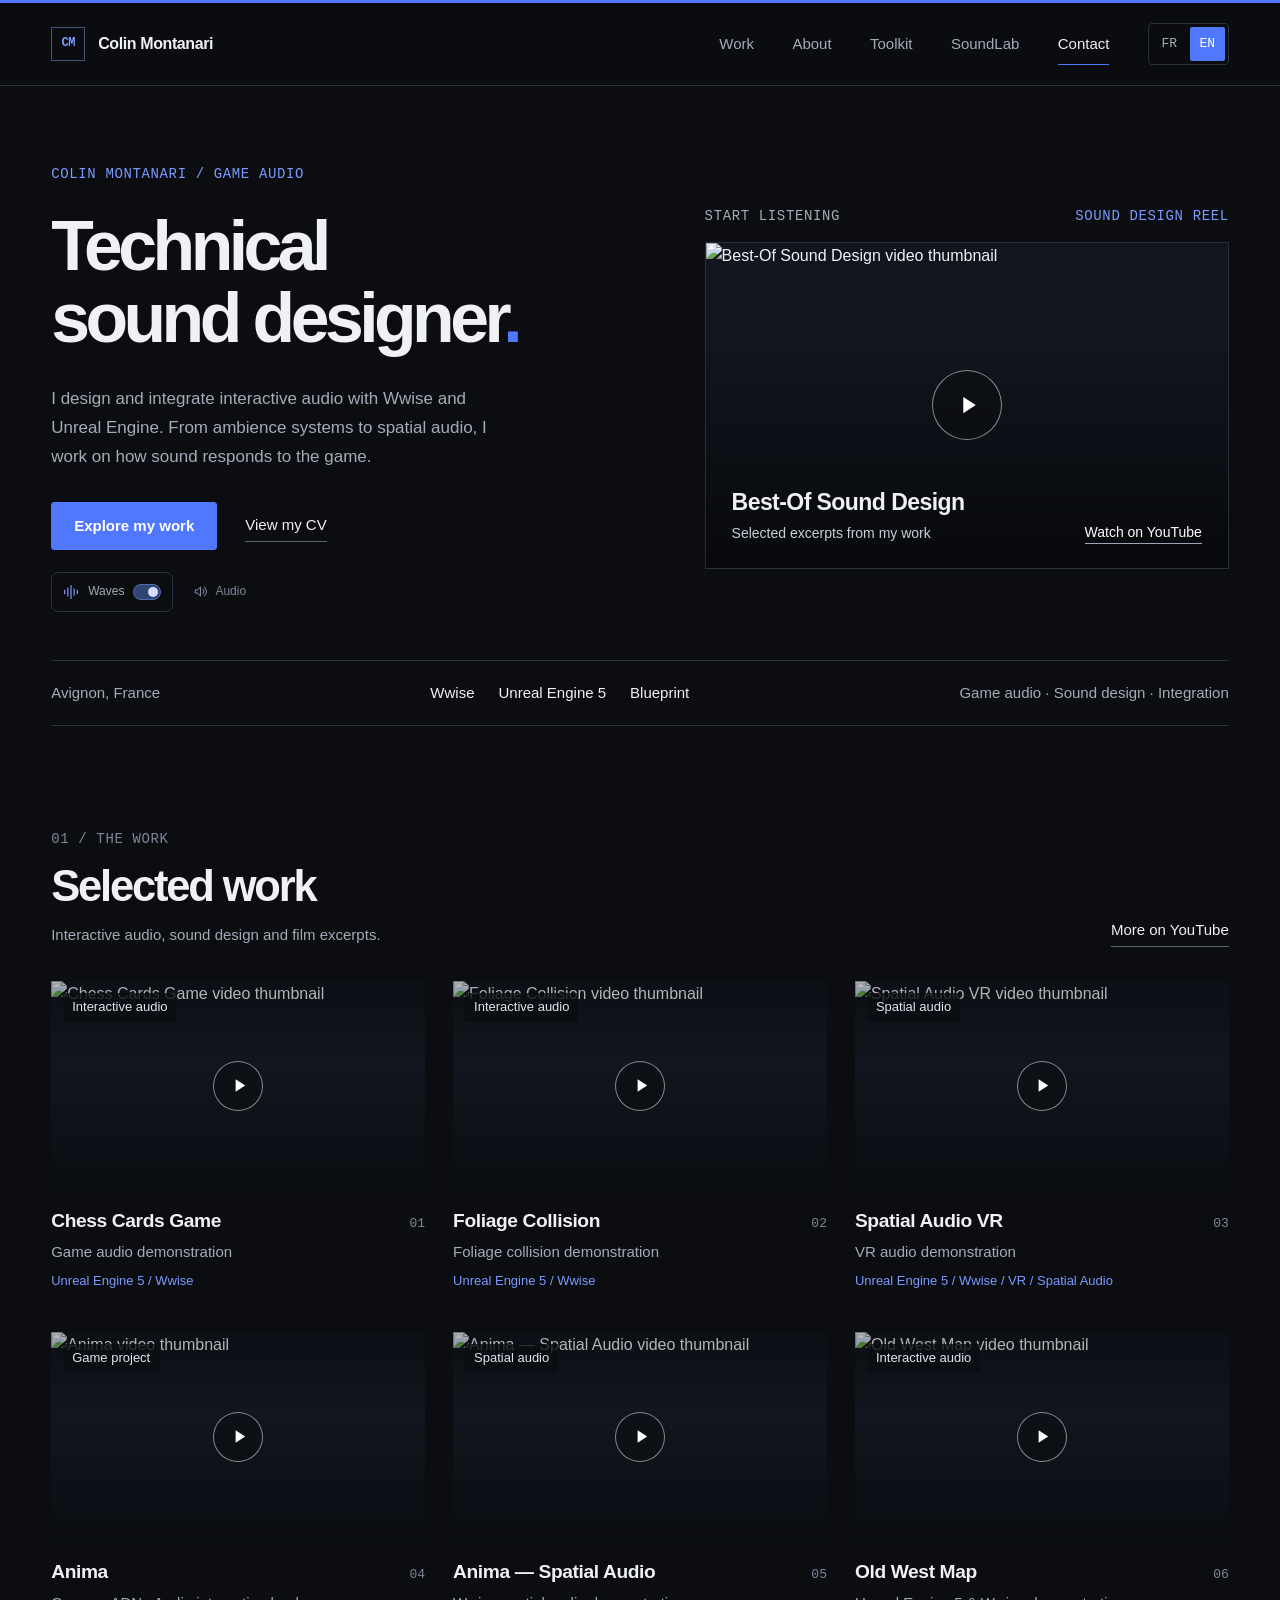
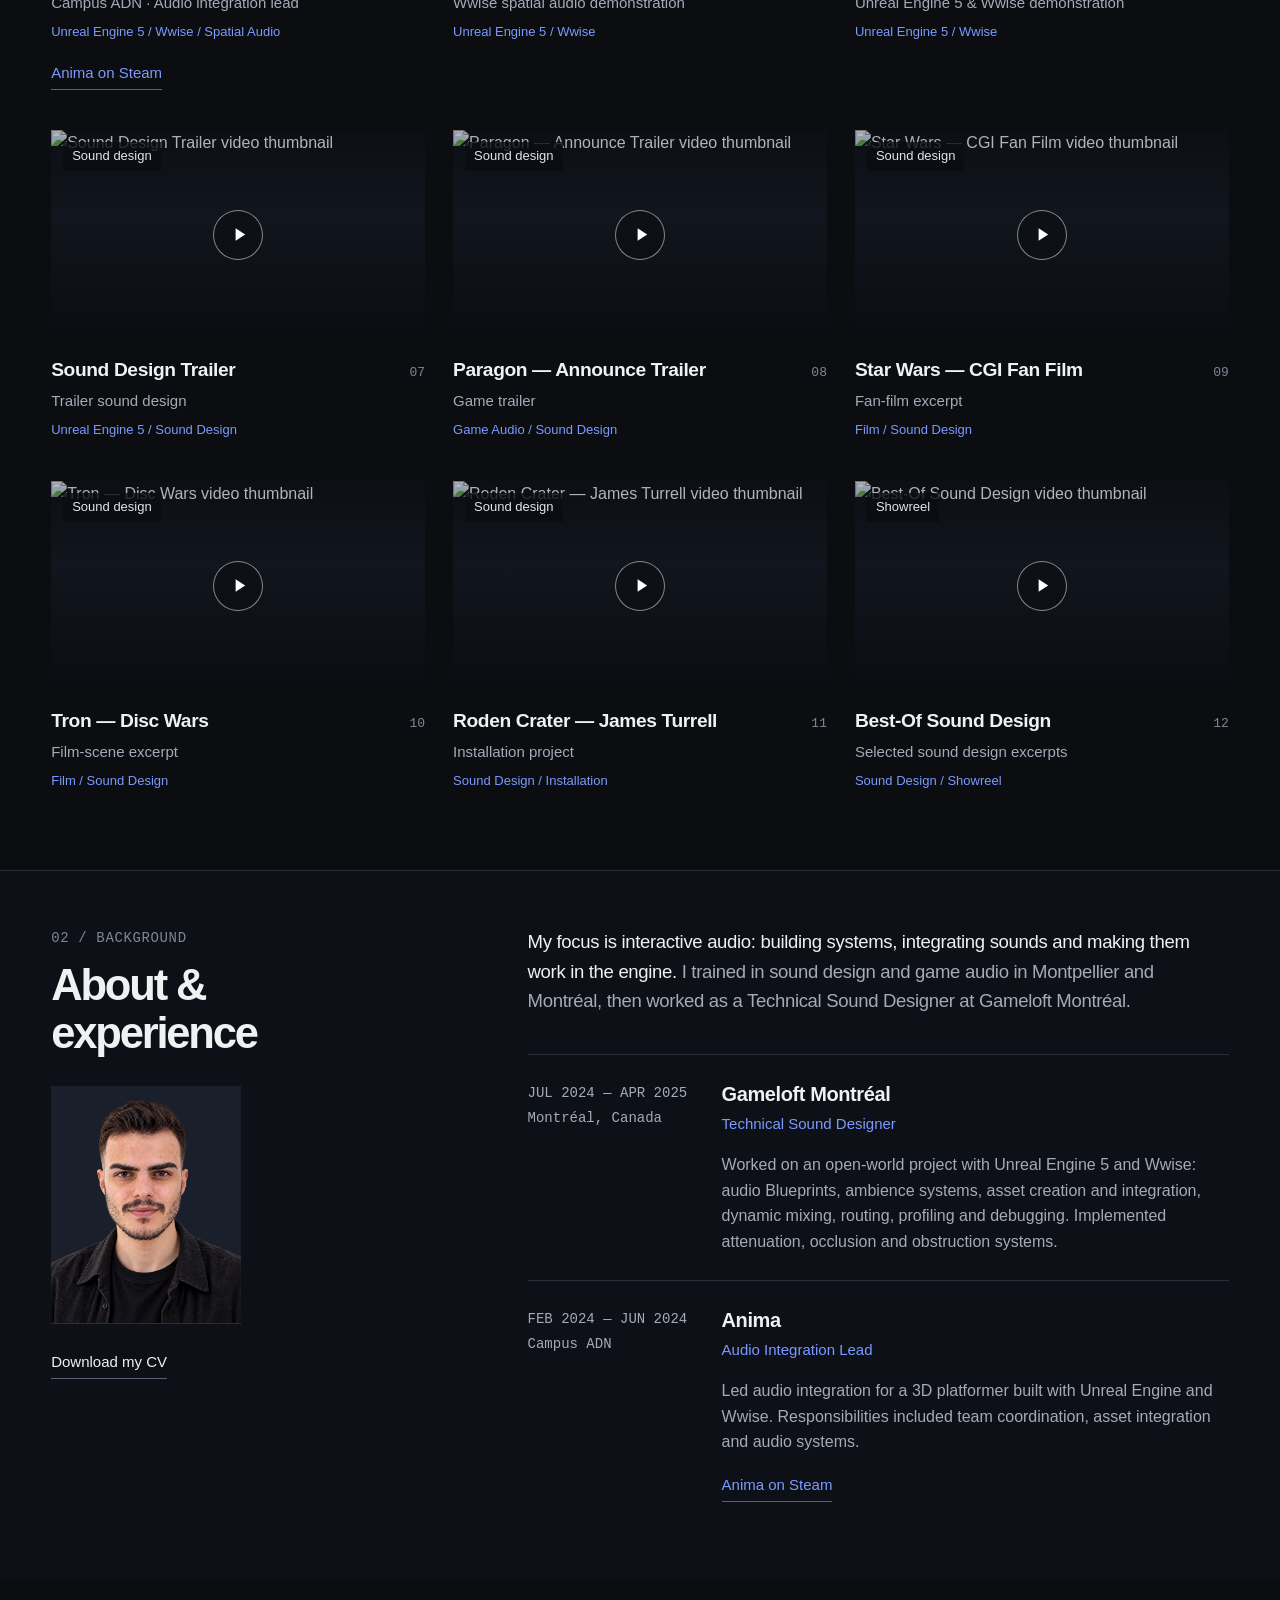
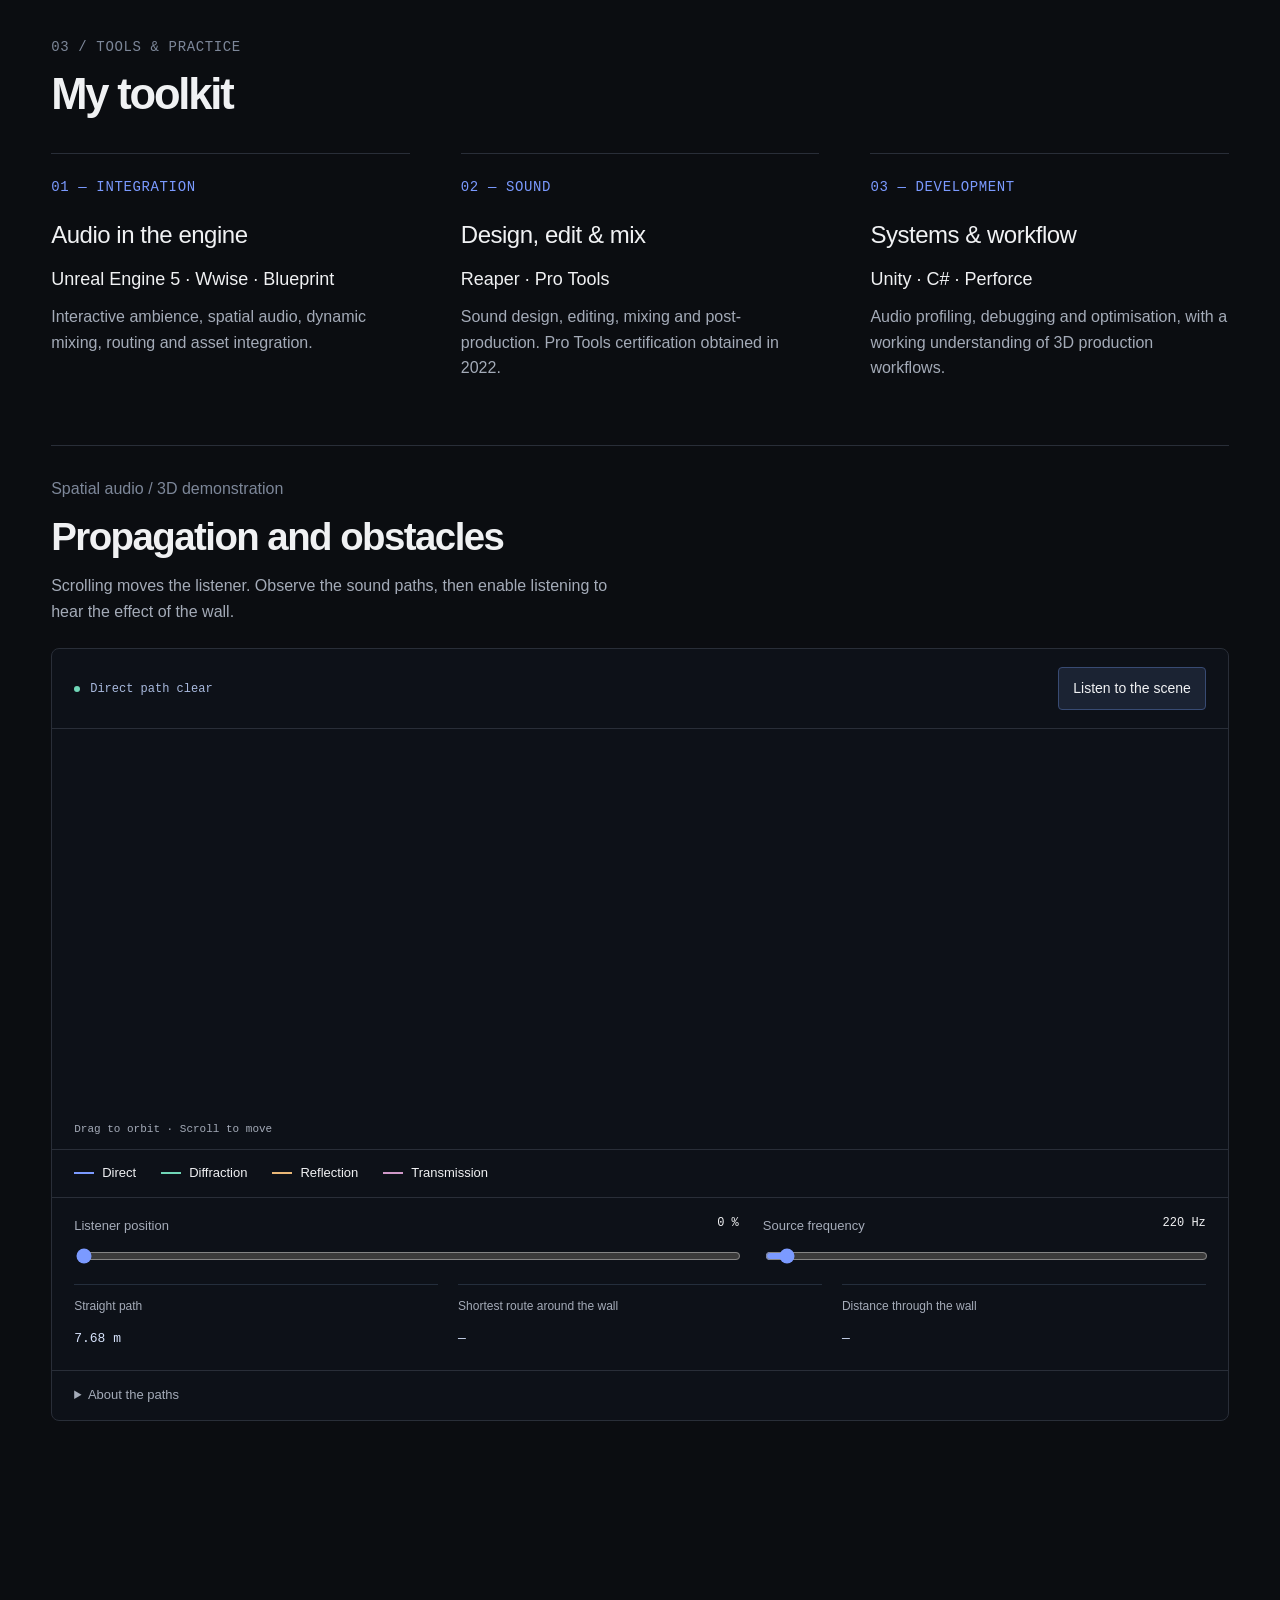
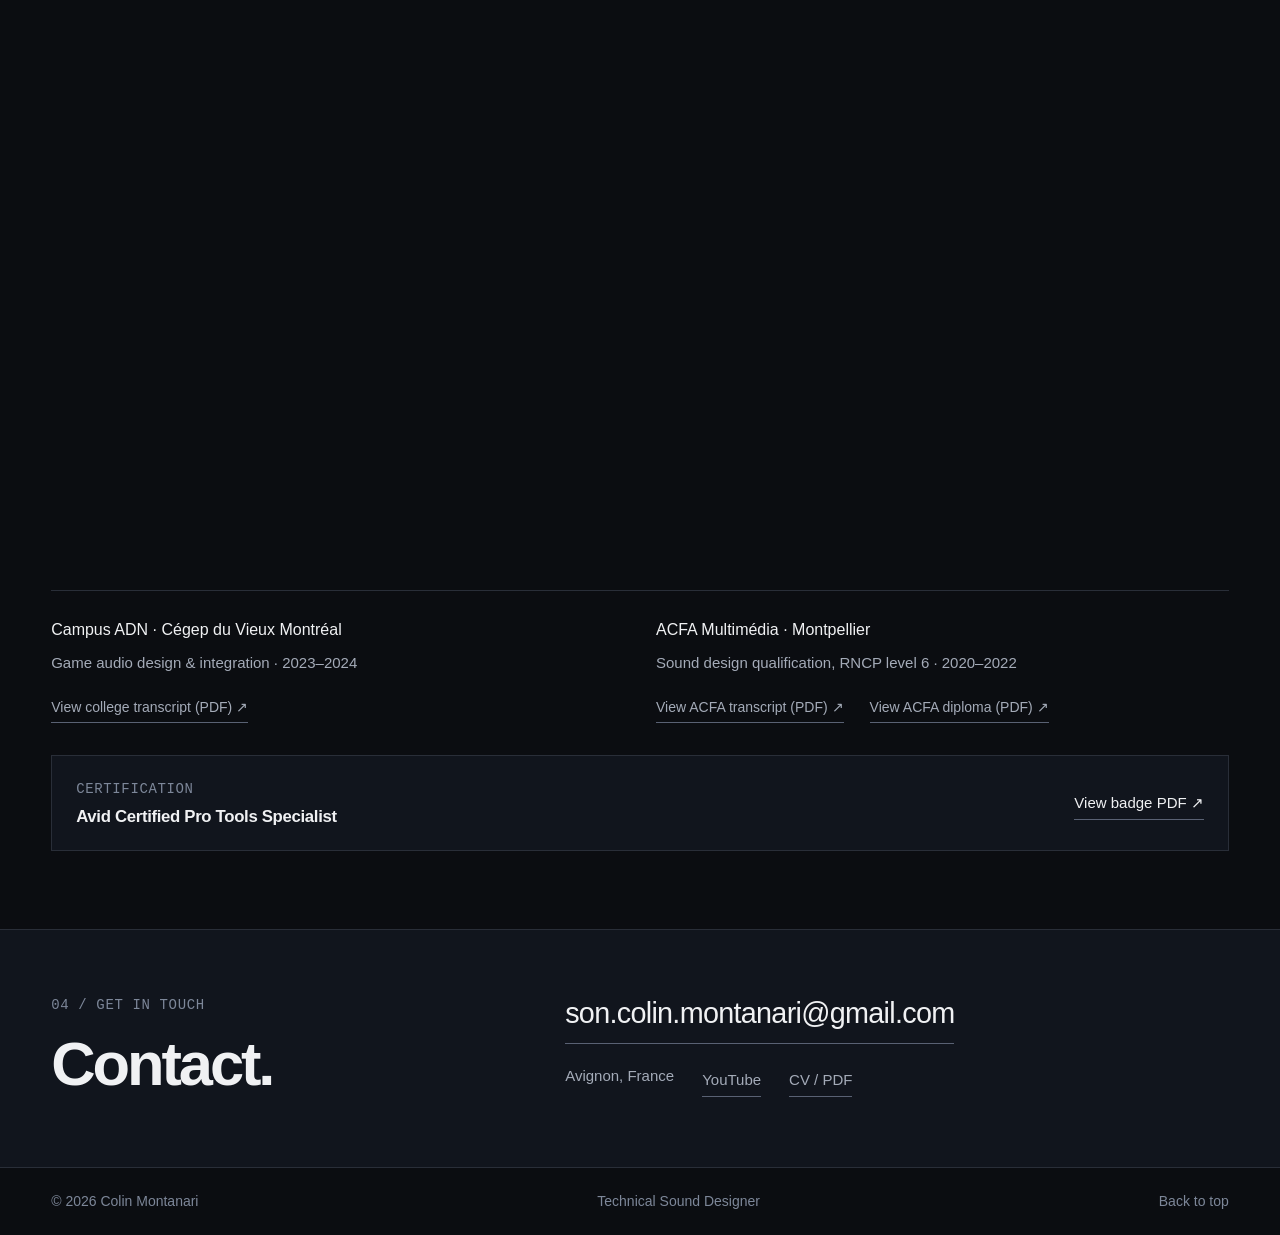
==== commit ec064aec: "ClickSound, Move Game In SoundLabs" ====
--- a/index.html
+++ b/index.html
@@ -155,7 +155,26 @@
     .education .education-document { margin-top:17px; } .education-document .text-link { display:inline-block; font-size:.875rem; }
     /* ACFA document spacing. */
     .acfa-documents { display:flex; flex-wrap:wrap; gap:12px 26px; }
+
+    .acoustic-invitation { gap:9px; flex-wrap:wrap; }
+    .wave-audio-settings { position:relative; z-index:5; }
+    .wave-audio-settings summary { display:flex; align-items:center; gap:7px; list-style:none; cursor:pointer; padding:9px 10px; min-height:40px; color:var(--subtle); font-size:.75rem; border:1px solid transparent; border-radius:7px; }
+    .wave-audio-settings summary::-webkit-details-marker { display:none; }
+    .wave-audio-settings summary svg { width:15px; height:15px; fill:none; stroke:currentColor; stroke-width:1.4; stroke-linecap:round; stroke-linejoin:round; }
+    .wave-audio-settings summary:hover,.wave-audio-settings[open] summary { color:var(--blue); border-color:var(--line); }
+    .wave-audio-panel { position:absolute; top:calc(100% + 10px); left:0; width:260px; padding:19px; background:#141923; border:1px solid #34405a; border-radius:7px; box-shadow:0 10px 35px #0008; }
+    .wave-audio-panel label { display:flex; align-items:center; justify-content:space-between; gap:10px; font-size:.8rem; color:var(--muted); margin:10px 0 5px; }
+    .wave-audio-panel .wave-audio-check { justify-content:start; margin:0 0 16px; }
+    .wave-audio-panel input { accent-color:var(--electric); }
+    .wave-audio-panel input[type=range] { width:100%; min-height:30px; }
+    .wave-audio-panel output { font:400 .75rem Consolas,monospace; }
+    .wave-audio-panel p { margin:12px 0 0; color:var(--subtle); font-size:.72rem; line-height:1.6; }
+    @media(max-width:560px) { .wave-audio-panel { left:auto; right:0; width:min(260px,calc(100vw - 44px)); } }
   </style>
+  <link rel="stylesheet" href="spatial-scene.css?v=20261007">
+  <script defer src="spatial-scene-model.js?v=20261007"></script>
+  <script defer src="spatial-scene.js?v=20261007"></script>
+  <link rel="preload" href="wave-click.wav?v=20261007-drop" as="fetch" crossorigin>
 </head>
 <body>
   <a class="skip-link" href="#main" data-i18n="text1">Skip to content</a>
@@ -163,7 +182,7 @@
   <header>
     <div class="shell nav">
       <a class="brand" href="#top" aria-label="Colin Montanari, back to top" data-i18n-aria-label="text68"><span class="brand-mark" aria-hidden="true">CM</span>Colin Montanari</a>
-      <div class="nav-actions"><nav class="nav-links" aria-label="Main navigation" data-i18n-aria-label="text69"><a href="#projects" data-i18n="text2">Work</a><a href="#about" data-i18n="text3">About</a><a href="#skills" data-i18n="text4">Toolkit</a><a href="soundlab.html">SoundLab</a><a href="jeux.html" data-i18n="gamesNav">Games</a><a class="contact-nav" href="#contact">Contact</a></nav>
+      <div class="nav-actions"><nav class="nav-links" aria-label="Main navigation" data-i18n-aria-label="text69"><a href="#projects" data-i18n="text2">Work</a><a href="#about" data-i18n="text3">About</a><a href="#skills" data-i18n="text4">Toolkit</a><a href="soundlab.html">SoundLab</a><a class="contact-nav" href="#contact">Contact</a></nav>
         <div class="language-switch" role="group" aria-label="Language" data-i18n-aria-label="language">
           <button type="button" data-language="fr" lang="fr" aria-label="Français" aria-pressed="false">FR</button>
           <button type="button" data-language="en" lang="en" aria-label="English" aria-pressed="true">EN</button>
@@ -180,7 +199,7 @@
           <h1 id="hero-title" lang="en" data-i18n="text63"><span class="first-line">Technical</span> sound designer<span class="period">.</span></h1>
           <p class="hero-copy" data-i18n="text6">I design and integrate interactive audio with Wwise and Unreal Engine. From ambience systems to spatial audio, I work on how sound responds to the game.</p>
           <div class="hero-links"><a class="button" href="#projects" data-i18n="text7">Explore my work</a><a class="text-link" href="cv-colin-montanari.pdf?v=68495517e1c2" target="_blank" rel="noopener" data-i18n="text8">View my CV</a></div>
-          <div class="acoustic-invitation"><button hidden class="wave-toggle" id="wave-toggle" type="button" aria-pressed="true" aria-label="Enable or disable interactive waves" data-i18n-aria-label="acousticToggleLabel"><svg viewBox="0 0 20 20" aria-hidden="true"><path d="M2 8v4m4-7v10m4-13v16m4-12v8m4-6v4"/></svg><span data-i18n="acousticToggle">Waves</span><span class="wave-toggle-track" aria-hidden="true"><span class="wave-toggle-thumb"></span></span></button></div>
+          <div class="acoustic-invitation"><button hidden class="wave-toggle" id="wave-toggle" type="button" aria-pressed="true" aria-label="Enable or disable interactive waves" data-i18n-aria-label="acousticToggleLabel"><svg viewBox="0 0 20 20" aria-hidden="true"><path d="M2 8v4m4-7v10m4-13v16m4-12v8m4-6v4"/></svg><span data-i18n="acousticToggle">Waves</span><span class="wave-toggle-track" aria-hidden="true"><span class="wave-toggle-thumb"></span></span></button><details class="wave-audio-settings" data-no-wave><summary aria-label="Réglages du son des ondes" data-i18n-aria-label="waveAudioSettingsLabel"><svg viewBox="0 0 20 20" aria-hidden="true"><path d="M3 8h3l4-4v12l-4-4H3zM13 7q3 3 0 6M15 4q6 6 0 12"/></svg><span data-i18n="waveAudioSettings">Audio</span></summary><div class="wave-audio-panel"><label class="wave-audio-check"><input id="wave-audio-enabled" type="checkbox" checked><span data-i18n="waveAudioEnabled">Son des ondes</span></label><label for="wave-audio-volume"><span data-i18n="waveAudioVolume">Volume</span><output id="wave-volume-value" for="wave-audio-volume">18 %</output></label><input id="wave-audio-volume" type="range" min="0" max="100" value="18"><label for="wave-stereo-width"><span data-i18n="waveStereoWidth">Largeur stéréo</span><output id="wave-stereo-value" for="wave-stereo-width">100 %</output></label><input id="wave-stereo-width" type="range" min="0" max="100" value="100"><p data-i18n="waveAudioNote">La position du clic guide la stéréo. À 0 %, le son reste au centre.</p></div></details></div>
         </div>
         <figure class="featured">
           <figcaption class="feature-label mono"><span data-i18n="text9">Start listening</span><span data-i18n="text10">Sound design reel</span></figcaption>
@@ -347,6 +366,20 @@
         <article class="skill-block"><p class="mono" data-i18n="text53">02 — Sound</p><h3 data-i18n="text54">Design, edit &amp; mix</h3><p class="tool-names">Reaper · Pro Tools</p><p data-i18n="text55">Sound design, editing, mixing and post-production. Pro Tools certification obtained in 2022.</p></article>
         <article class="skill-block"><p class="mono" data-i18n="text56">03 — Development</p><h3 data-i18n="text57">Systems &amp; workflow</h3><p class="tool-names">Unity · C# · Perforce</p><p data-i18n="text58">Audio profiling, debugging and optimisation, with a working understanding of 3D production workflows.</p></article>
       </div>
+      <div class="spatial-demo" id="spatial-demo" data-no-wave>
+        <div class="spatial-heading"><div><span class="section-index" data-spatial-copy="eyebrow">Audio spatial / démonstration 3D</span><h3 data-spatial-copy="title">Propagation et obstacles</h3><p data-spatial-copy="intro">Le défilement déplace l’auditeur. Observez les chemins du son, puis activez l’écoute pour entendre l’effet du mur.</p></div></div>
+        <div class="spatial-scroll"><div class="spatial-panel">
+          <div class="spatial-toolbar"><span class="spatial-status" id="spatial-status" role="status">Trajet direct dégagé</span><button class="spatial-audio" id="spatial-audio" type="button" aria-pressed="false">Écouter la scène</button></div>
+          <div class="spatial-stage"><canvas id="spatial-canvas" tabindex="0" role="img" aria-label="Scène 3D : source, mur et auditeur. Utilisez le curseur de position pour déplacer l’auditeur."></canvas><span class="spatial-view-hint" data-spatial-copy="viewHint">Glissez pour tourner la vue · Défilez pour avancer</span></div>
+          <div class="spatial-legend"><span><i style="--ray:#7b9aff"></i><span data-spatial-copy="direct">Direct</span></span><span><i style="--ray:#70d6b7"></i><span data-spatial-copy="diffraction">Diffraction</span></span><span><i style="--ray:#e9b777"></i><span data-spatial-copy="reflection">Réflexion</span></span><span><i style="--ray:#cf98c8"></i><span data-spatial-copy="transmission">Transmission</span></span></div>
+          <div class="spatial-controls"><label for="spatial-position"><span data-spatial-copy="position">Position de l’auditeur</span><output id="spatial-position-value">0 %</output><input id="spatial-position" type="range" min="0" max="100" step="1" value="0"></label><label for="spatial-frequency"><span data-spatial-copy="frequency">Fréquence de la source</span><output id="spatial-frequency-value">220 Hz</output><input id="spatial-frequency" type="range" min="125" max="3000" step="5" value="220"></label></div>
+          <div class="spatial-metrics"><div><span data-spatial-copy="straight">Trajet rectiligne</span><strong id="spatial-straight">—</strong></div><div><span data-spatial-copy="shortest">Contournement le plus court</span><strong id="spatial-shortest">—</strong></div><div><span data-spatial-copy="wallDepth">Traversée du mur</span><strong id="spatial-wall-depth">—</strong></div></div>
+          <details class="spatial-notes"><summary data-spatial-copy="notes">À propos des trajets</summary>
+          <p class="spatial-caption" id="spatial-explanation"></p>
+          <p class="spatial-caption" data-spatial-copy="model">Modèle géométrique simplifié : vitesse du son 343 m/s, filtrage et atténuation illustratifs. La réflexion repart vers la source ; le son transmis et le son diffracté rejoignent l’auditeur. L’écoute se coupe en quittant la scène.</p></details>
+        </div></div>
+      </div>
+
       <div class="education"><div><strong>Campus ADN · Cégep du Vieux Montréal</strong><p data-i18n="text59">Game audio design &amp; integration · 2023–2024</p><p class="education-document"><a class="text-link" href="bulletin-etudes-collegiales.pdf" target="_blank" rel="noopener noreferrer" data-i18n="academicTranscript">View college transcript (PDF) ↗</a></p></div><div><strong>ACFA Multimédia · Montpellier</strong><p data-i18n="text60">Sound design qualification, RNCP level 6 · 2020–2022</p><p class="education-document acfa-documents"><a class="text-link" href="bulletin-acfa.pdf" target="_blank" rel="noopener noreferrer" data-i18n="acfaTranscript">View ACFA transcript (PDF) ↗</a><a class="text-link" href="diplome-acfa.pdf" target="_blank" rel="noopener noreferrer" data-i18n="acfaDiploma">View ACFA diploma (PDF) ↗</a></p></div></div>
       <div class="certification"><div><span class="certification-label mono"><span class="language-en">Certification</span><span class="language-fr">Certification</span></span><h3 class="certification-title">Avid Certified Pro Tools Specialist</h3></div><a class="text-link certification-link" href="avid-certified-pro-tools-specialist.pdf" target="_blank" rel="noopener noreferrer"><span class="language-en">View badge PDF ↗</span><span class="language-fr">Voir le badge PDF ↗</span></a></div>
     </section>
@@ -355,10 +388,11 @@
     </section>
   </main>
   <footer class="shell"><div class="footer-inner"><span>© 2026 Colin Montanari</span><span lang="en" data-i18n="text44">Technical Sound Designer</span><a href="#top" data-i18n="text62">Back to top</a></div></footer>
+  <script src="page-wave-audio.js?v=20261007-drop"></script>
   <script>
 
     (() => {
-      const translations = {"text1": {"en": "Skip to content", "fr": "Aller au contenu"}, "text2": {"en": "Work", "fr": "Projets"}, "text3": {"en": "About", "fr": "À propos"}, "text4": {"en": "Toolkit", "fr": "Outils"}, "text5": {"en": "Colin Montanari / Game audio", "fr": "Colin Montanari / Audio de jeu"}, "text6": {"en": "I design and integrate interactive audio with Wwise and Unreal Engine. From ambience systems to spatial audio, I work on how sound responds to the game.", "fr": "Je conçois et intègre de l’audio interactif avec Wwise et Unreal Engine. Des systèmes d’ambiance à l’audio spatial, je travaille sur la façon dont le son réagit au jeu."}, "text7": {"en": "Explore my work", "fr": "Découvrir mes projets"}, "text8": {"en": "View my CV", "fr": "Voir mon CV"}, "text9": {"en": "Start listening", "fr": "À écouter"}, "text10": {"en": "Sound design reel", "fr": "Bande démo"}, "text11": {"en": "Selected excerpts from my work", "fr": "Une sélection de mes réalisations"}, "text12": {"en": "Watch on YouTube", "fr": "Voir sur YouTube"}, "text13": {"en": "Game audio · Sound design · Integration", "fr": "Audio de jeu · Sound design · Intégration"}, "text14": {"en": "01 / The work", "fr": "01 / Les projets"}, "text15": {"en": "Selected work", "fr": "Projets sélectionnés"}, "text16": {"en": "Interactive audio, sound design and film excerpts.", "fr": "Audio interactif, sound design et extraits de films."}, "text17": {"en": "More on YouTube", "fr": "Plus sur YouTube"}, "text18": {"en": "Interactive audio", "fr": "Audio interactif"}, "text19": {"en": "Game audio demonstration", "fr": "Démonstration d’audio de jeu"}, "text20": {"en": "Foliage collision demonstration", "fr": "Démonstration des collisions avec la végétation"}, "text21": {"en": "Spatial audio", "fr": "Audio spatial"}, "text22": {"en": "VR audio demonstration", "fr": "Démonstration audio en réalité virtuelle"}, "text23": {"en": "Unreal Engine 5 / Wwise / VR / Spatial Audio", "fr": "Unreal Engine 5 / Wwise / VR / Audio spatial"}, "text24": {"en": "Game project", "fr": "Projet de jeu"}, "text25": {"en": "Campus ADN · Audio integration lead", "fr": "Campus ADN · Responsable de l’intégration audio"}, "text26": {"en": "Unreal Engine 5 / Wwise / Spatial Audio", "fr": "Unreal Engine 5 / Wwise / Audio spatial"}, "text27": {"en": "Wwise spatial audio demonstration", "fr": "Démonstration d’audio spatial dans Wwise"}, "text28": {"en": "Unreal Engine 5 & Wwise demonstration", "fr": "Démonstration dans Unreal Engine 5 et Wwise"}, "text29": {"en": "Sound design", "fr": "Sound design"}, "text30": {"en": "Trailer sound design", "fr": "Sound design de bande-annonce"}, "text31": {"en": "Unreal Engine 5 / Sound Design", "fr": "Unreal Engine 5 / Sound design"}, "text32": {"en": "Game trailer", "fr": "Bande-annonce de jeu"}, "text33": {"en": "Game Audio / Sound Design", "fr": "Audio de jeu / Sound design"}, "text34": {"en": "Fan-film excerpt", "fr": "Extrait de fan-film"}, "text35": {"en": "Film / Sound Design", "fr": "Film / Sound design"}, "text36": {"en": "Film-scene excerpt", "fr": "Extrait de scène de film"}, "text37": {"en": "Installation project", "fr": "Projet d’installation"}, "text38": {"en": "Sound Design / Installation", "fr": "Sound design / Installation"}, "text39": {"en": "Showreel", "fr": "Bande démo"}, "text40": {"en": "Selected sound design excerpts", "fr": "Une sélection d’extraits de sound design"}, "text41": {"en": "Sound Design / Showreel", "fr": "Sound design / Bande démo"}, "text42": {"en": "02 / Background", "fr": "02 / Parcours"}, "text43": {"en": "Download my CV", "fr": "Télécharger mon CV"}, "text44": {"en": "Technical Sound Designer", "fr": "Technical Sound Designer"}, "text45": {"en": "Worked on an open-world project with Unreal Engine 5 and Wwise: audio Blueprints, ambience systems, asset creation and integration, dynamic mixing, routing, profiling and debugging. Implemented attenuation, occlusion and obstruction systems.", "fr": "Travail sur un projet en monde ouvert avec Unreal Engine 5 et Wwise : Blueprints audio, systèmes d’ambiance, création et intégration de sons, mixage dynamique, routage, profilage et débogage. Mise en place de systèmes d’atténuation, d’occlusion et d’obstruction."}, "text46": {"en": "Audio Integration Lead", "fr": "Responsable de l’intégration audio"}, "text47": {"en": "Led audio integration for a 3D platformer built with Unreal Engine and Wwise. Responsibilities included team coordination, asset integration and audio systems.", "fr": "Responsable de l’intégration audio d’un jeu de plateforme 3D développé avec Unreal Engine et Wwise : coordination de l’équipe, intégration des sons et mise en place des systèmes audio."}, "text48": {"en": "03 / Tools &amp; practice", "fr": "03 / Outils et pratique"}, "text49": {"en": "My toolkit", "fr": "Mes outils"}, "text50": {"en": "01 — Integration", "fr": "01 — Intégration"}, "text51": {"en": "Audio in the engine", "fr": "L’audio dans le moteur"}, "text52": {"en": "Interactive ambience, spatial audio, dynamic mixing, routing and asset integration.", "fr": "Ambiances interactives, audio spatial, mixage dynamique, routage et intégration des sons."}, "text53": {"en": "02 — Sound", "fr": "02 — Son"}, "text54": {"en": "Design, edit &amp; mix", "fr": "Conception, montage et mixage"}, "text55": {"en": "Sound design, editing, mixing and post-production. Pro Tools certification obtained in 2022.", "fr": "Sound design, montage, mixage et postproduction. Certification Pro Tools obtenue en 2022."}, "text56": {"en": "03 — Development", "fr": "03 — Développement"}, "text57": {"en": "Systems &amp; workflow", "fr": "Systèmes et méthode"}, "text58": {"en": "Audio profiling, debugging and optimisation, with a working understanding of 3D production workflows.", "fr": "Profilage, débogage et optimisation audio, avec une connaissance des méthodes de production 3D."}, "text59": {"en": "Game audio design &amp; integration · 2023–2024", "fr": "Conception et intégration audio pour le jeu vidéo · 2023–2024"}, "text60": {"en": "Sound design qualification, RNCP level 6 · 2020–2022", "fr": "Formation Sound Designer, RNCP niveau 6 · 2020–2022"}, "text61": {"en": "04 / Get in touch", "fr": "04 / Me contacter"}, "text62": {"en": "Back to top", "fr": "Retour en haut"}, "text63": {"en": "<span class=\"first-line\">Technical</span> sound designer<span class=\"period\">.</span>", "fr": "<span class=\"first-line\">Technical</span> sound designer<span class=\"period\">.</span>"}, "text64": {"en": "About &amp;<br>experience", "fr": "Parcours et<br>expérience"}, "text65": {"en": "My focus is interactive audio: building systems, integrating sounds and making them work in the engine. <span class=\"soft\">I trained in sound design and game audio in Montpellier and Montréal, then worked as a Technical Sound Designer at Gameloft Montréal.</span>", "fr": "Je me concentre sur l’audio interactif : concevoir des systèmes, intégrer des sons et les faire fonctionner dans le moteur. <span class=\"soft\">Je me suis formé au sound design et à l’audio de jeu à Montpellier et à Montréal, avant de travailler comme <span lang=\"en\">Technical Sound Designer</span> chez Gameloft Montréal.</span>"}, "text66": {"en": "JUL 2024 — APR 2025<br>Montréal, Canada", "fr": "JUIL. 2024 — AVR. 2025<br>Montréal, Canada"}, "text67": {"en": "FEB 2024 — JUN 2024<br>Campus ADN", "fr": "FÉVR. 2024 — JUIN 2024<br>Campus ADN"}, "text68": {"en": "Colin Montanari, back to top", "fr": "Colin Montanari, retour en haut"}, "text69": {"en": "Main navigation", "fr": "Navigation principale"}, "text70": {"en": "Watch Colin Montanari's Best-Of Sound Design on YouTube", "fr": "Voir Colin Montanari — Best-Of Sound Design sur YouTube"}, "text71": {"en": "Best-Of Sound Design video thumbnail", "fr": "Miniature de la vidéo Best-Of Sound Design"}, "text72": {"en": "Watch Chess Cards Game on YouTube", "fr": "Voir Chess Cards Game sur YouTube"}, "text73": {"en": "Chess Cards Game video thumbnail", "fr": "Miniature de la vidéo Chess Cards Game"}, "text74": {"en": "Watch Foliage Collision on YouTube", "fr": "Voir Foliage Collision sur YouTube"}, "text75": {"en": "Foliage Collision video thumbnail", "fr": "Miniature de la vidéo Foliage Collision"}, "text76": {"en": "Watch Spatial Audio VR on YouTube", "fr": "Voir Spatial Audio VR sur YouTube"}, "text77": {"en": "Spatial Audio VR video thumbnail", "fr": "Miniature de la vidéo Spatial Audio VR"}, "text78": {"en": "Watch Anima on YouTube", "fr": "Voir Anima sur YouTube"}, "text79": {"en": "Anima video thumbnail", "fr": "Miniature de la vidéo Anima"}, "text80": {"en": "Watch Anima — Spatial Audio on YouTube", "fr": "Voir Anima — Spatial Audio sur YouTube"}, "text81": {"en": "Anima — Spatial Audio video thumbnail", "fr": "Miniature de la vidéo Anima — Spatial Audio"}, "text82": {"en": "Watch Old West Map on YouTube", "fr": "Voir Old West Map sur YouTube"}, "text83": {"en": "Old West Map video thumbnail", "fr": "Miniature de la vidéo Old West Map"}, "text84": {"en": "Watch Sound Design Trailer on YouTube", "fr": "Voir Sound Design Trailer sur YouTube"}, "text85": {"en": "Sound Design Trailer video thumbnail", "fr": "Miniature de la vidéo Sound Design Trailer"}, "text86": {"en": "Watch Paragon — Announce Trailer on YouTube", "fr": "Voir Paragon — Announce Trailer sur YouTube"}, "text87": {"en": "Paragon — Announce Trailer video thumbnail", "fr": "Miniature de la vidéo Paragon — Announce Trailer"}, "text88": {"en": "Watch Star Wars — CGI Fan Film on YouTube", "fr": "Voir Star Wars — CGI Fan Film sur YouTube"}, "text89": {"en": "Star Wars — CGI Fan Film video thumbnail", "fr": "Miniature de la vidéo Star Wars — CGI Fan Film"}, "text90": {"en": "Watch Tron — Disc Wars on YouTube", "fr": "Voir Tron — Disc Wars sur YouTube"}, "text91": {"en": "Tron — Disc Wars video thumbnail", "fr": "Miniature de la vidéo Tron — Disc Wars"}, "text92": {"en": "Watch Roden Crater — James Turrell on YouTube", "fr": "Voir Roden Crater — James Turrell sur YouTube"}, "text93": {"en": "Roden Crater — James Turrell video thumbnail", "fr": "Miniature de la vidéo Roden Crater — James Turrell"}, "text94": {"en": "Watch Best-Of Sound Design on YouTube", "fr": "Voir Best-Of Sound Design sur YouTube"}, "text95": {"en": "Portrait of Colin Montanari", "fr": "Portrait de Colin Montanari"}, "language": {"en": "Language", "fr": "Langue"}, "animaSteam": {"en": "Anima on Steam", "fr": "Anima sur Steam"}, "acousticToggle": {"en": "Waves", "fr": "Ondes"}, "acousticToggleLabel": {"en": "Enable or disable interactive waves", "fr": "Activer ou désactiver les ondes interactives"}, "gamesNav": {"fr": "Jeux", "en": "Games"}, "academicTranscript": {"fr": "Consulter le bulletin d’études collégiales (PDF) ↗", "en": "View college transcript (PDF) ↗"}, "acfaTranscript": {"fr": "Consulter le bulletin ACFA (PDF) ↗", "en": "View ACFA transcript (PDF) ↗"}, "acfaDiploma": {"fr": "Consulter le diplôme ACFA (PDF) ↗", "en": "View ACFA diploma (PDF) ↗"}};
+      const translations = {"text1": {"en": "Skip to content", "fr": "Aller au contenu"}, "text2": {"en": "Work", "fr": "Projets"}, "text3": {"en": "About", "fr": "À propos"}, "text4": {"en": "Toolkit", "fr": "Outils"}, "text5": {"en": "Colin Montanari / Game audio", "fr": "Colin Montanari / Audio de jeu"}, "text6": {"en": "I design and integrate interactive audio with Wwise and Unreal Engine. From ambience systems to spatial audio, I work on how sound responds to the game.", "fr": "Je conçois et intègre de l’audio interactif avec Wwise et Unreal Engine. Des systèmes d’ambiance à l’audio spatial, je travaille sur la façon dont le son réagit au jeu."}, "text7": {"en": "Explore my work", "fr": "Découvrir mes projets"}, "text8": {"en": "View my CV", "fr": "Voir mon CV"}, "text9": {"en": "Start listening", "fr": "À écouter"}, "text10": {"en": "Sound design reel", "fr": "Bande démo"}, "text11": {"en": "Selected excerpts from my work", "fr": "Une sélection de mes réalisations"}, "text12": {"en": "Watch on YouTube", "fr": "Voir sur YouTube"}, "text13": {"en": "Game audio · Sound design · Integration", "fr": "Audio de jeu · Sound design · Intégration"}, "text14": {"en": "01 / The work", "fr": "01 / Les projets"}, "text15": {"en": "Selected work", "fr": "Projets sélectionnés"}, "text16": {"en": "Interactive audio, sound design and film excerpts.", "fr": "Audio interactif, sound design et extraits de films."}, "text17": {"en": "More on YouTube", "fr": "Plus sur YouTube"}, "text18": {"en": "Interactive audio", "fr": "Audio interactif"}, "text19": {"en": "Game audio demonstration", "fr": "Démonstration d’audio de jeu"}, "text20": {"en": "Foliage collision demonstration", "fr": "Démonstration des collisions avec la végétation"}, "text21": {"en": "Spatial audio", "fr": "Audio spatial"}, "text22": {"en": "VR audio demonstration", "fr": "Démonstration audio en réalité virtuelle"}, "text23": {"en": "Unreal Engine 5 / Wwise / VR / Spatial Audio", "fr": "Unreal Engine 5 / Wwise / VR / Audio spatial"}, "text24": {"en": "Game project", "fr": "Projet de jeu"}, "text25": {"en": "Campus ADN · Audio integration lead", "fr": "Campus ADN · Responsable de l’intégration audio"}, "text26": {"en": "Unreal Engine 5 / Wwise / Spatial Audio", "fr": "Unreal Engine 5 / Wwise / Audio spatial"}, "text27": {"en": "Wwise spatial audio demonstration", "fr": "Démonstration d’audio spatial dans Wwise"}, "text28": {"en": "Unreal Engine 5 & Wwise demonstration", "fr": "Démonstration dans Unreal Engine 5 et Wwise"}, "text29": {"en": "Sound design", "fr": "Sound design"}, "text30": {"en": "Trailer sound design", "fr": "Sound design de bande-annonce"}, "text31": {"en": "Unreal Engine 5 / Sound Design", "fr": "Unreal Engine 5 / Sound design"}, "text32": {"en": "Game trailer", "fr": "Bande-annonce de jeu"}, "text33": {"en": "Game Audio / Sound Design", "fr": "Audio de jeu / Sound design"}, "text34": {"en": "Fan-film excerpt", "fr": "Extrait de fan-film"}, "text35": {"en": "Film / Sound Design", "fr": "Film / Sound design"}, "text36": {"en": "Film-scene excerpt", "fr": "Extrait de scène de film"}, "text37": {"en": "Installation project", "fr": "Projet d’installation"}, "text38": {"en": "Sound Design / Installation", "fr": "Sound design / Installation"}, "text39": {"en": "Showreel", "fr": "Bande démo"}, "text40": {"en": "Selected sound design excerpts", "fr": "Une sélection d’extraits de sound design"}, "text41": {"en": "Sound Design / Showreel", "fr": "Sound design / Bande démo"}, "text42": {"en": "02 / Background", "fr": "02 / Parcours"}, "text43": {"en": "Download my CV", "fr": "Télécharger mon CV"}, "text44": {"en": "Technical Sound Designer", "fr": "Technical Sound Designer"}, "text45": {"en": "Worked on an open-world project with Unreal Engine 5 and Wwise: audio Blueprints, ambience systems, asset creation and integration, dynamic mixing, routing, profiling and debugging. Implemented attenuation, occlusion and obstruction systems.", "fr": "Travail sur un projet en monde ouvert avec Unreal Engine 5 et Wwise : Blueprints audio, systèmes d’ambiance, création et intégration de sons, mixage dynamique, routage, profilage et débogage. Mise en place de systèmes d’atténuation, d’occlusion et d’obstruction."}, "text46": {"en": "Audio Integration Lead", "fr": "Responsable de l’intégration audio"}, "text47": {"en": "Led audio integration for a 3D platformer built with Unreal Engine and Wwise. Responsibilities included team coordination, asset integration and audio systems.", "fr": "Responsable de l’intégration audio d’un jeu de plateforme 3D développé avec Unreal Engine et Wwise : coordination de l’équipe, intégration des sons et mise en place des systèmes audio."}, "text48": {"en": "03 / Tools &amp; practice", "fr": "03 / Outils et pratique"}, "text49": {"en": "My toolkit", "fr": "Mes outils"}, "text50": {"en": "01 — Integration", "fr": "01 — Intégration"}, "text51": {"en": "Audio in the engine", "fr": "L’audio dans le moteur"}, "text52": {"en": "Interactive ambience, spatial audio, dynamic mixing, routing and asset integration.", "fr": "Ambiances interactives, audio spatial, mixage dynamique, routage et intégration des sons."}, "text53": {"en": "02 — Sound", "fr": "02 — Son"}, "text54": {"en": "Design, edit &amp; mix", "fr": "Conception, montage et mixage"}, "text55": {"en": "Sound design, editing, mixing and post-production. Pro Tools certification obtained in 2022.", "fr": "Sound design, montage, mixage et postproduction. Certification Pro Tools obtenue en 2022."}, "text56": {"en": "03 — Development", "fr": "03 — Développement"}, "text57": {"en": "Systems &amp; workflow", "fr": "Systèmes et méthode"}, "text58": {"en": "Audio profiling, debugging and optimisation, with a working understanding of 3D production workflows.", "fr": "Profilage, débogage et optimisation audio, avec une connaissance des méthodes de production 3D."}, "text59": {"en": "Game audio design &amp; integration · 2023–2024", "fr": "Conception et intégration audio pour le jeu vidéo · 2023–2024"}, "text60": {"en": "Sound design qualification, RNCP level 6 · 2020–2022", "fr": "Formation Sound Designer, RNCP niveau 6 · 2020–2022"}, "text61": {"en": "04 / Get in touch", "fr": "04 / Me contacter"}, "text62": {"en": "Back to top", "fr": "Retour en haut"}, "text63": {"en": "<span class=\"first-line\">Technical</span> sound designer<span class=\"period\">.</span>", "fr": "<span class=\"first-line\">Technical</span> sound designer<span class=\"period\">.</span>"}, "text64": {"en": "About &amp;<br>experience", "fr": "Parcours et<br>expérience"}, "text65": {"en": "My focus is interactive audio: building systems, integrating sounds and making them work in the engine. <span class=\"soft\">I trained in sound design and game audio in Montpellier and Montréal, then worked as a Technical Sound Designer at Gameloft Montréal.</span>", "fr": "Je me concentre sur l’audio interactif : concevoir des systèmes, intégrer des sons et les faire fonctionner dans le moteur. <span class=\"soft\">Je me suis formé au sound design et à l’audio de jeu à Montpellier et à Montréal, avant de travailler comme <span lang=\"en\">Technical Sound Designer</span> chez Gameloft Montréal.</span>"}, "text66": {"en": "JUL 2024 — APR 2025<br>Montréal, Canada", "fr": "JUIL. 2024 — AVR. 2025<br>Montréal, Canada"}, "text67": {"en": "FEB 2024 — JUN 2024<br>Campus ADN", "fr": "FÉVR. 2024 — JUIN 2024<br>Campus ADN"}, "text68": {"en": "Colin Montanari, back to top", "fr": "Colin Montanari, retour en haut"}, "text69": {"en": "Main navigation", "fr": "Navigation principale"}, "text70": {"en": "Watch Colin Montanari's Best-Of Sound Design on YouTube", "fr": "Voir Colin Montanari — Best-Of Sound Design sur YouTube"}, "text71": {"en": "Best-Of Sound Design video thumbnail", "fr": "Miniature de la vidéo Best-Of Sound Design"}, "text72": {"en": "Watch Chess Cards Game on YouTube", "fr": "Voir Chess Cards Game sur YouTube"}, "text73": {"en": "Chess Cards Game video thumbnail", "fr": "Miniature de la vidéo Chess Cards Game"}, "text74": {"en": "Watch Foliage Collision on YouTube", "fr": "Voir Foliage Collision sur YouTube"}, "text75": {"en": "Foliage Collision video thumbnail", "fr": "Miniature de la vidéo Foliage Collision"}, "text76": {"en": "Watch Spatial Audio VR on YouTube", "fr": "Voir Spatial Audio VR sur YouTube"}, "text77": {"en": "Spatial Audio VR video thumbnail", "fr": "Miniature de la vidéo Spatial Audio VR"}, "text78": {"en": "Watch Anima on YouTube", "fr": "Voir Anima sur YouTube"}, "text79": {"en": "Anima video thumbnail", "fr": "Miniature de la vidéo Anima"}, "text80": {"en": "Watch Anima — Spatial Audio on YouTube", "fr": "Voir Anima — Spatial Audio sur YouTube"}, "text81": {"en": "Anima — Spatial Audio video thumbnail", "fr": "Miniature de la vidéo Anima — Spatial Audio"}, "text82": {"en": "Watch Old West Map on YouTube", "fr": "Voir Old West Map sur YouTube"}, "text83": {"en": "Old West Map video thumbnail", "fr": "Miniature de la vidéo Old West Map"}, "text84": {"en": "Watch Sound Design Trailer on YouTube", "fr": "Voir Sound Design Trailer sur YouTube"}, "text85": {"en": "Sound Design Trailer video thumbnail", "fr": "Miniature de la vidéo Sound Design Trailer"}, "text86": {"en": "Watch Paragon — Announce Trailer on YouTube", "fr": "Voir Paragon — Announce Trailer sur YouTube"}, "text87": {"en": "Paragon — Announce Trailer video thumbnail", "fr": "Miniature de la vidéo Paragon — Announce Trailer"}, "text88": {"en": "Watch Star Wars — CGI Fan Film on YouTube", "fr": "Voir Star Wars — CGI Fan Film sur YouTube"}, "text89": {"en": "Star Wars — CGI Fan Film video thumbnail", "fr": "Miniature de la vidéo Star Wars — CGI Fan Film"}, "text90": {"en": "Watch Tron — Disc Wars on YouTube", "fr": "Voir Tron — Disc Wars sur YouTube"}, "text91": {"en": "Tron — Disc Wars video thumbnail", "fr": "Miniature de la vidéo Tron — Disc Wars"}, "text92": {"en": "Watch Roden Crater — James Turrell on YouTube", "fr": "Voir Roden Crater — James Turrell sur YouTube"}, "text93": {"en": "Roden Crater — James Turrell video thumbnail", "fr": "Miniature de la vidéo Roden Crater — James Turrell"}, "text94": {"en": "Watch Best-Of Sound Design on YouTube", "fr": "Voir Best-Of Sound Design sur YouTube"}, "text95": {"en": "Portrait of Colin Montanari", "fr": "Portrait de Colin Montanari"}, "language": {"en": "Language", "fr": "Langue"}, "animaSteam": {"en": "Anima on Steam", "fr": "Anima sur Steam"}, "acousticToggle": {"en": "Waves", "fr": "Ondes"}, "acousticToggleLabel": {"en": "Enable or disable interactive waves", "fr": "Activer ou désactiver les ondes interactives"}, "academicTranscript": {"fr": "Consulter le bulletin d’études collégiales (PDF) ↗", "en": "View college transcript (PDF) ↗"}, "acfaTranscript": {"fr": "Consulter le bulletin ACFA (PDF) ↗", "en": "View ACFA transcript (PDF) ↗"}, "acfaDiploma": {"fr": "Consulter le diplôme ACFA (PDF) ↗", "en": "View ACFA diploma (PDF) ↗"}, "waveAudioSettings": {"fr": "Audio", "en": "Audio"}, "waveAudioSettingsLabel": {"fr": "Réglages du son des ondes", "en": "Wave sound settings"}, "waveAudioEnabled": {"fr": "Son des ondes", "en": "Wave sound"}, "waveAudioVolume": {"fr": "Volume", "en": "Volume"}, "waveStereoWidth": {"fr": "Largeur stéréo", "en": "Stereo width"}, "waveAudioNote": {"fr": "La position du clic guide la stéréo. À 0 %, le son reste au centre.", "en": "Click position controls stereo placement. At 0%, the sound stays centred."}};
       const buttons = [...document.querySelectorAll('[data-language]')];
       const content = [...document.querySelectorAll('[data-i18n]')];
       const accessibleText = [...document.querySelectorAll('[data-i18n-aria-label], [data-i18n-alt]')];
@@ -512,14 +546,14 @@
       this.wakeTile(Math.floor(s.x/size),Math.floor(s.y/size),nextTiles);
       // A short, coherent acoustic packet: alternating compression/rarefaction.
       const age = s.age++;
-      const envelope = Math.exp(-(((age - 52) / 30) ** 2));
-      const force = .019 * Math.sin(age * 2 * Math.PI / 48) * envelope;
+      const envelope = PageWaveSignal.envelope(age/PageWaveSignal.stepRate);
+      const force = .019 * Math.sin(age * 2 * Math.PI / PageWaveSignal.period) * envelope;
       for (let dy = -4; dy <= 4; dy++) for (let dx = -4; dx <= 4; dx++) {
         const x = s.x + dx, y = s.y + dy, i = y * nx + x;
         if (x > 0 && x < nx - 1 && y > 0 && y < ny - 1 && !solid[i]) n[i] += force * Math.exp(-(dx * dx + dy * dy) / 6);
       }
     }
-    this.sources = this.sources.filter(s => s.age <= 128);
+    this.sources = this.sources.filter(s => s.age <= PageWaveSignal.lastStep);
     // Retire inaudible numerical tails rather than leaving frozen pressure.
     for(let t=0;t<activeTiles.length;t++) if(activeTiles[t]&&!nextTiles[t]) {
       const tx=t%this.tilesX,ty=Math.floor(t/this.tilesX);
@@ -548,6 +582,13 @@
   if (!glyphCtx) return;
   const motion = matchMedia('(prefers-reduced-motion: reduce)');
   const toggle = document.querySelector('#wave-toggle');
+  const waveAudio = new PageWaveAudio();
+  const soundEnabled = document.querySelector('#wave-audio-enabled');
+  const soundVolume = document.querySelector('#wave-audio-volume');
+  const stereoWidth = document.querySelector('#wave-stereo-width');
+  soundEnabled.addEventListener('change',()=>{waveAudio.enabled=soundEnabled.checked;if(!waveAudio.enabled)waveAudio.stop();});
+  soundVolume.addEventListener('input',()=>{waveAudio.setVolume(soundVolume.valueAsNumber/100);document.querySelector('#wave-volume-value').textContent=`${soundVolume.value} %`;});
+  stereoWidth.addEventListener('input',()=>{waveAudio.spread=stereoWidth.valueAsNumber/100;document.querySelector('#wave-stereo-value').textContent=`${stereoWidth.value} %`;});
   const interactive = 'a,button,input,select,textarea,summary,video,audio,iframe,[role="button"],[contenteditable="true"],[data-no-wave]';
   const letterSpacingSupported = 'letterSpacing' in glyphCtx;
   let enabled = true, field, cell, originX, originY, width = 0, height = 0;
@@ -724,7 +765,7 @@
     if (!enabled || motion.matches || document.hidden) { reset(); return; }
     geometry();
     carry += Math.min((time - (lastTime || time)) / 1000, .06); lastTime = time;
-    const step = 1 / 140;
+    const step = 1 / PageWaveSignal.stepRate;
     while (carry >= step) { field.step(); carry -= step; }
     const visible = draw(time);
     quietFrames = !visible && !field.sources.length && !markers.length ? quietFrames+1 : 0;
@@ -736,13 +777,18 @@
     if (window.getSelection()?.toString().trim()) return;
     const now = performance.now();
     if (now - lastEmission < 160) return;
-    geometry();
-    const source = field.emit((event.clientX - originX) / cell, (event.clientY + window.scrollY - originY) / cell);
-    if (!source) return;
-    lastEmission = now; quietFrames = 0;
-    markers.push({x:originX + source.x * cell,y:originY + source.y * cell,time:now});
-    if (markers.length > 4) markers.shift();
-    if (!frame) { lastTime = 0; carry = 0; frame = requestAnimationFrame(animate); }
+    lastEmission = now;
+    waveAudio.emit(event.clientX,window.innerWidth,()=>{
+      if(!enabled||motion.matches||document.hidden)return false;
+      geometry();
+      const source = field.emit((event.clientX - originX) / cell, (event.clientY + window.scrollY - originY) / cell);
+      if(!source)return false;
+      const started=performance.now();quietFrames=0;
+      markers.push({x:originX + source.x * cell,y:originY + source.y * cell,time:started});
+      if(markers.length>4)markers.shift();
+      if(!frame){lastTime=0;carry=0;frame=requestAnimationFrame(animate);}
+      return true;
+    });
   }
   // A release after a drag or touch scroll is not an acoustic click.
   document.addEventListener('pointerdown', event => {
@@ -757,18 +803,19 @@
   document.addEventListener('pointercancel', () => { down = null; }, {passive:true});
   window.addEventListener('scroll', () => { dirty = true; }, {passive:true});
   window.addEventListener('resize', reset, {passive:true});
-  document.addEventListener('visibilitychange', () => { if (document.hidden) reset(); });
+  document.addEventListener('visibilitychange', () => { if (document.hidden) {reset();waveAudio.stop();} });
+  window.addEventListener('pagehide',()=>waveAudio.stop());
   function invalidateText() { dirty = true; textLayoutDirty = true; }
   new ResizeObserver(invalidateText).observe(document.querySelector('main'));
   new MutationObserver(invalidateText).observe(document.documentElement, {attributes:true,attributeFilter:['lang']});
   new MutationObserver(invalidateText).observe(document.querySelector('main'), {childList:true,characterData:true,subtree:true});
   document.fonts?.ready.then(invalidateText);
   document.fonts?.addEventListener('loadingdone',invalidateText);
-  motion.addEventListener('change', reset);
+  motion.addEventListener('change',()=>{reset();waveAudio.stop();});
   toggle.hidden = false;
   toggle.addEventListener('click', () => {
     enabled = !enabled; toggle.setAttribute('aria-pressed', String(enabled));
-    if (!enabled) reset();
+    if (!enabled) {reset();waveAudio.stop();}
   });
 })();
 
--- a/spatial-scene.css
+++ b/spatial-scene.css
@@ -0,0 +1,37 @@
+.spatial-demo { margin-top:54px; border-top:1px solid var(--line); padding-top:30px; }
+.spatial-heading { display:flex; align-items:end; justify-content:space-between; gap:24px; margin-bottom:24px; }
+.spatial-heading h3 { font-size:clamp(1.6rem,3vw,2.5rem); margin:10px 0; letter-spacing:-.04em; }
+.spatial-heading p { color:var(--muted); max-width:65ch; margin:0; line-height:1.6; }
+.spatial-scroll { height:1500px; position:relative; }
+.spatial-panel { position:sticky; top:var(--spatial-top,88px); border:1px solid var(--line); background:#0d1118; border-radius:8px; overflow:hidden; }
+.spatial-toolbar { display:flex; justify-content:space-between; align-items:center; flex-wrap:wrap; gap:14px; padding:18px 22px; border-bottom:1px solid var(--line); }
+.spatial-status { font:12px ui-monospace,monospace; color:#a8b9dd; display:flex; align-items:center; gap:10px; }
+.spatial-status::before { content:''; width:6px; height:6px; border-radius:50%; background:#70d6b7; }
+.spatial-status[data-blocked="true"]::before { background:#e9b777; }
+.spatial-audio { background:#1b2333; border:1px solid #384b73; border-radius:4px; color:var(--text); padding:9px 14px; cursor:pointer; font:inherit; font-size:.875rem; }
+.spatial-audio[aria-pressed="true"] { border-color:#7b9aff; color:#a9bdff; }
+.spatial-stage { position:relative; height:var(--spatial-stage-height,clamp(330px,32vw,420px)); }
+.spatial-stage canvas { display:block; width:100%; height:100%; touch-action:pan-y; cursor:grab; }
+.spatial-stage canvas:active { cursor:grabbing; }
+.spatial-stage canvas:focus-visible { outline:2px solid #7b9aff; outline-offset:-3px; }
+.spatial-view-hint { position:absolute; left:22px; bottom:14px; font:11px ui-monospace,monospace; color:#a4abb8; pointer-events:none; }
+.spatial-legend { display:flex; gap:12px 25px; flex-wrap:wrap; padding:13px 22px; border-block:1px solid var(--line); font-size:.8125rem; }
+.spatial-legend span { display:inline-flex; align-items:center; gap:8px; }
+.spatial-legend i { height:2px; width:20px; background:var(--ray); }
+.spatial-controls { padding:18px 22px; display:grid; grid-template-columns:1.5fr 1fr; gap:24px; }
+.spatial-controls label { display:grid; grid-template-columns:1fr auto; gap:10px; font-size:.8125rem; color:var(--muted); }
+.spatial-controls input { width:100%; grid-column:1/-1; accent-color:#7b9aff; cursor:pointer; }
+.spatial-controls output { font:12px ui-monospace,monospace; color:var(--text); }
+.spatial-metrics { display:grid; grid-template-columns:repeat(3,1fr); gap:20px; padding:0 22px 20px; }
+.spatial-metrics div { border-top:1px solid #242e3c; padding-top:12px; }
+.spatial-metrics span { display:block; font-size:.75rem; color:var(--muted); margin-bottom:8px; }
+.spatial-metrics strong { font:13px ui-monospace,monospace; font-weight:400; color:#d7e3fc; }
+.spatial-caption { font-size:.8125rem; color:var(--muted); line-height:1.65; padding:0 22px 20px; margin:0; }
+.spatial-caption a { color:#b8c7eb; text-decoration:underline; text-underline-offset:3px; }
+.spatial-notes { border-top:1px solid var(--line); }
+.spatial-notes summary { padding:14px 22px; cursor:pointer; color:var(--muted); font-size:.8125rem; }
+@media(max-width:800px){.spatial-heading{display:block}.spatial-scroll{height:1400px}.spatial-stage{height:360px}.spatial-toolbar{padding:14px}.spatial-controls{padding:16px;gap:16px}.spatial-legend{padding:13px 16px;gap:12px 18px}.spatial-metrics{padding:0 16px 16px;gap:14px}.spatial-caption{padding:0 16px 16px}.spatial-view-hint{left:16px}}
+@media(max-width:560px){.spatial-stage{height:250px}.spatial-scroll{height:1320px}.spatial-controls{grid-template-columns:1fr;gap:12px}.spatial-metrics{display:block}.spatial-metrics div{display:flex;justify-content:space-between;align-items:baseline;gap:12px;padding-top:9px;margin-top:9px}.spatial-metrics span{margin:0;max-width:50%}.spatial-metrics strong{font-size:11px;text-align:right}.spatial-toolbar{gap:10px}.spatial-audio{font-size:.75rem}.spatial-status{font-size:10px}.spatial-heading h3{font-size:1.6rem}.spatial-view-hint{font-size:9px}.spatial-caption{font-size:.75rem}.spatial-legend{font-size:.75rem}}
+@media(prefers-reduced-motion:reduce){.spatial-scroll{height:auto}.spatial-panel{position:relative;top:auto}}
+@media(max-width:560px){.spatial-stage{height:210px}.spatial-controls{padding:12px 16px;gap:8px}.spatial-controls label{gap:4px}.spatial-legend{gap:8px 12px;font-size:.6875rem}.spatial-notes summary{padding:10px 16px}.spatial-metrics span{font-size:.6875rem}}
+.spatial-demo .spatial-stage { height:var(--spatial-stage-height,clamp(210px,32vw,420px)); }
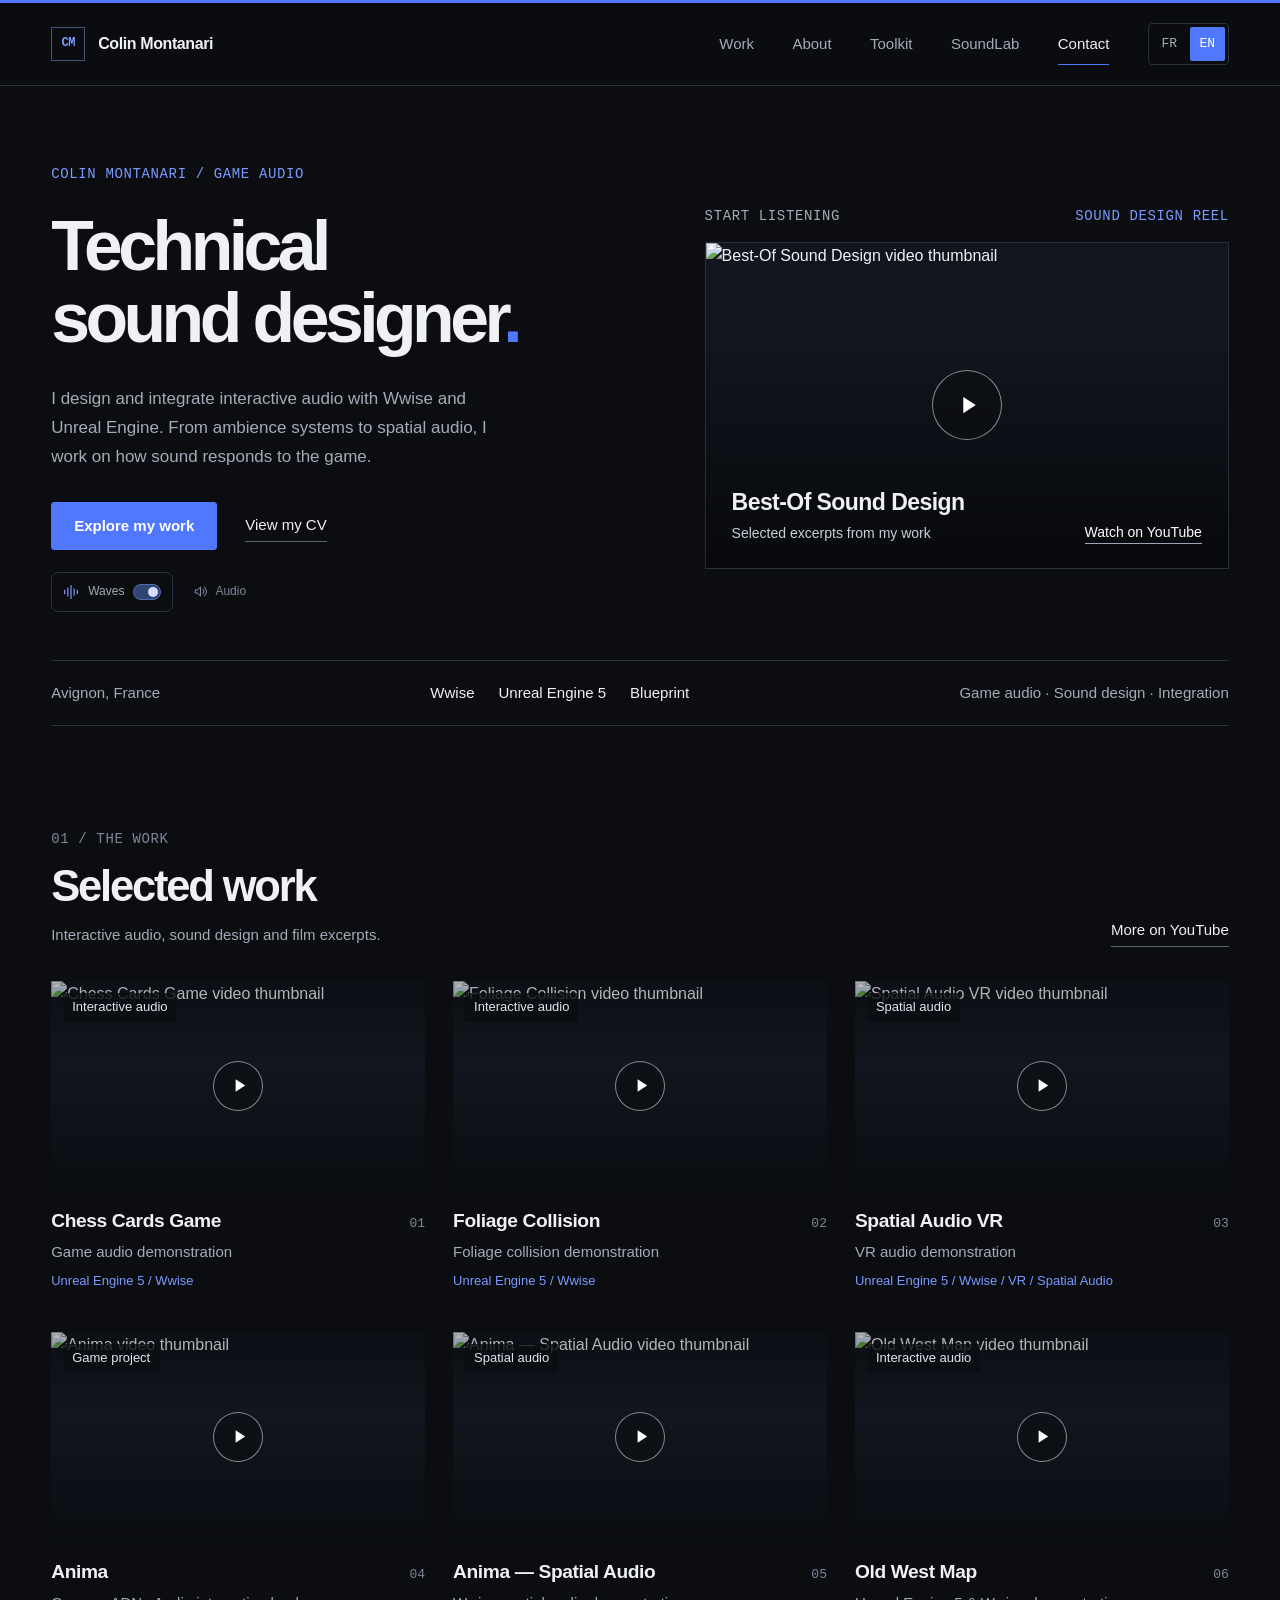
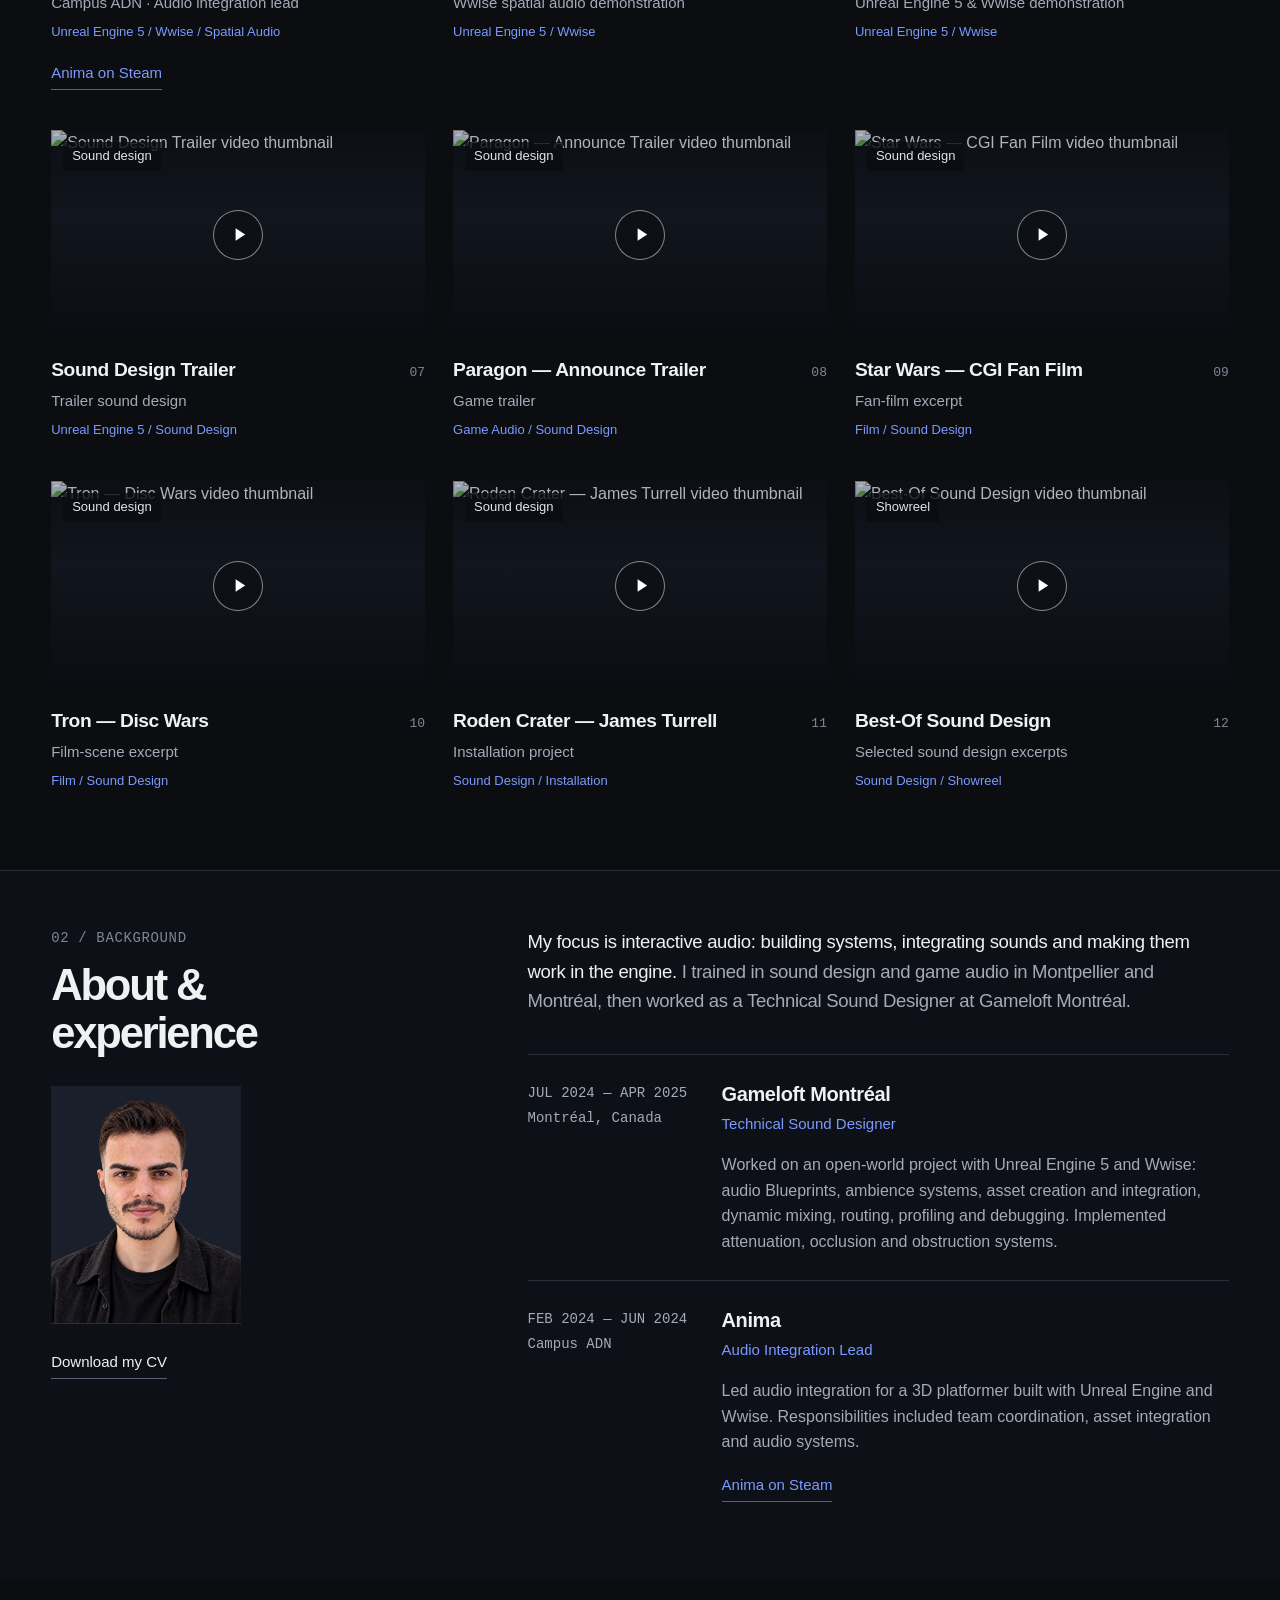
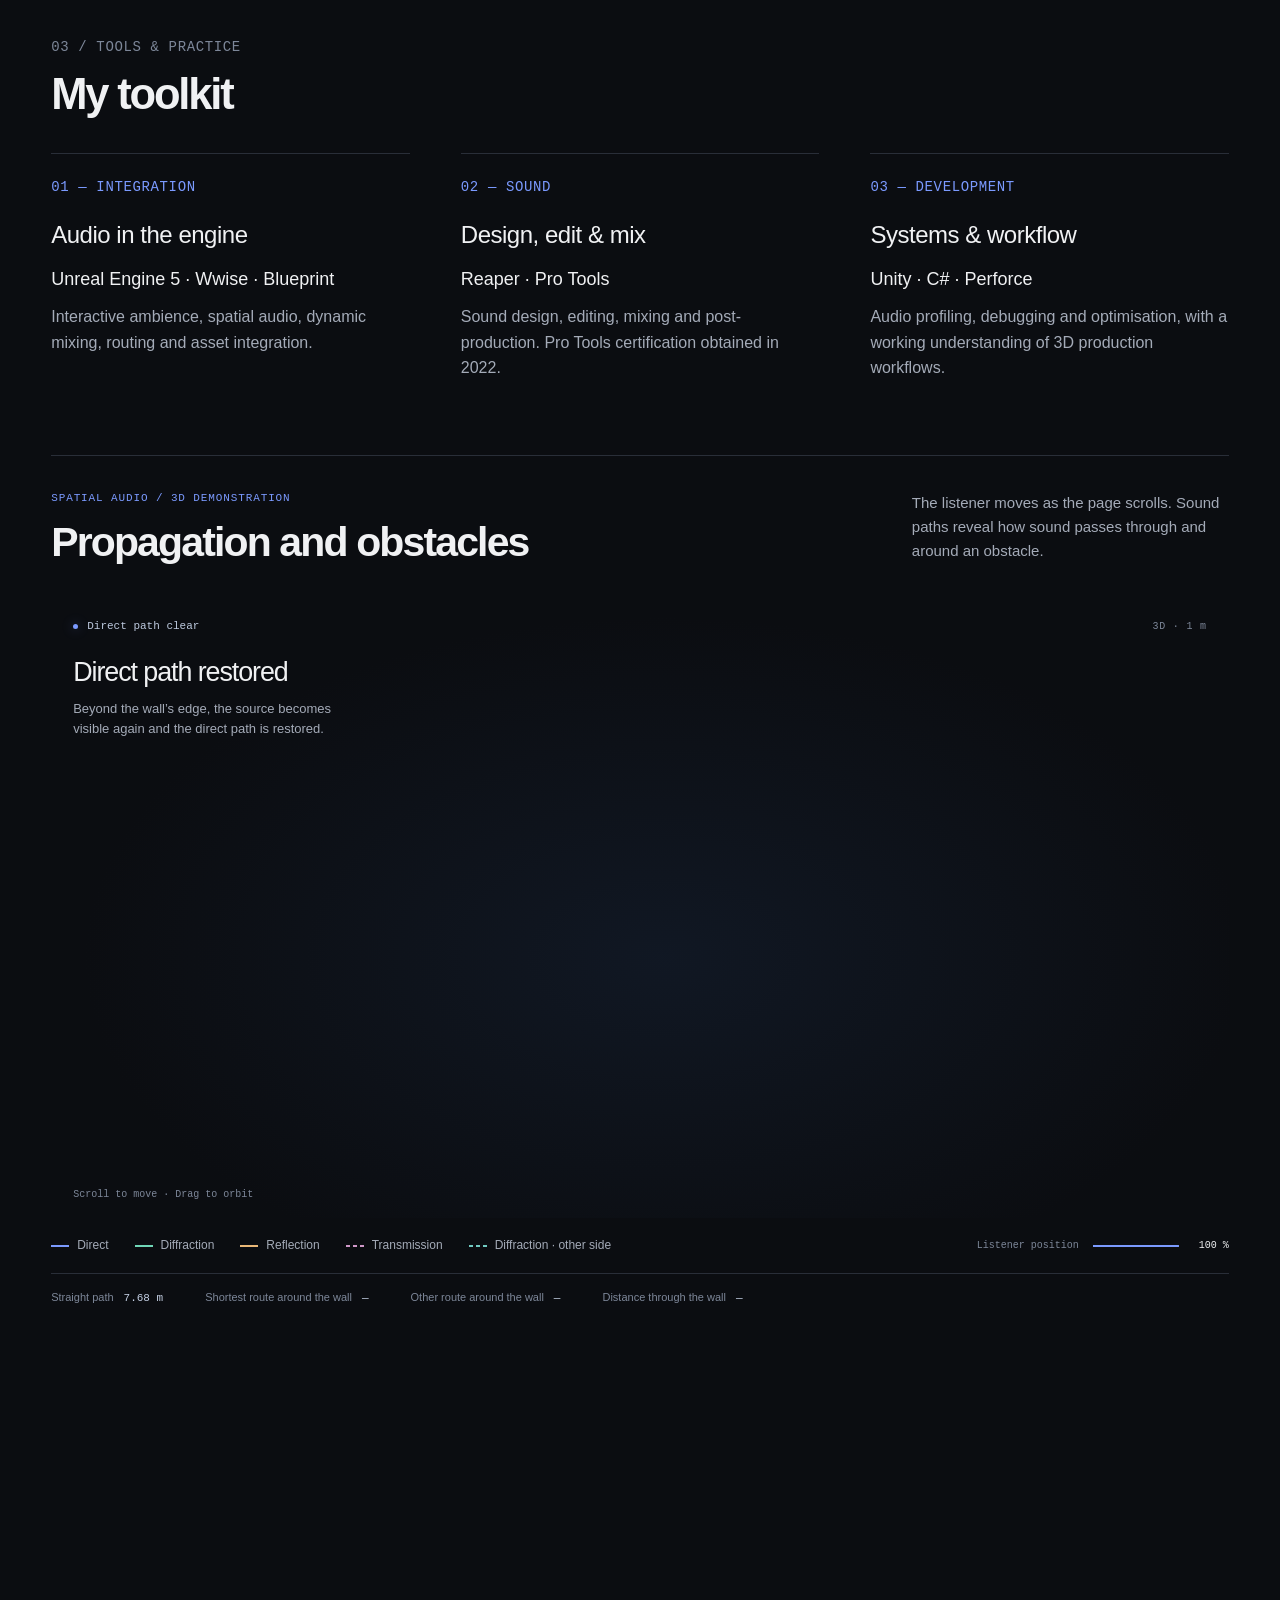
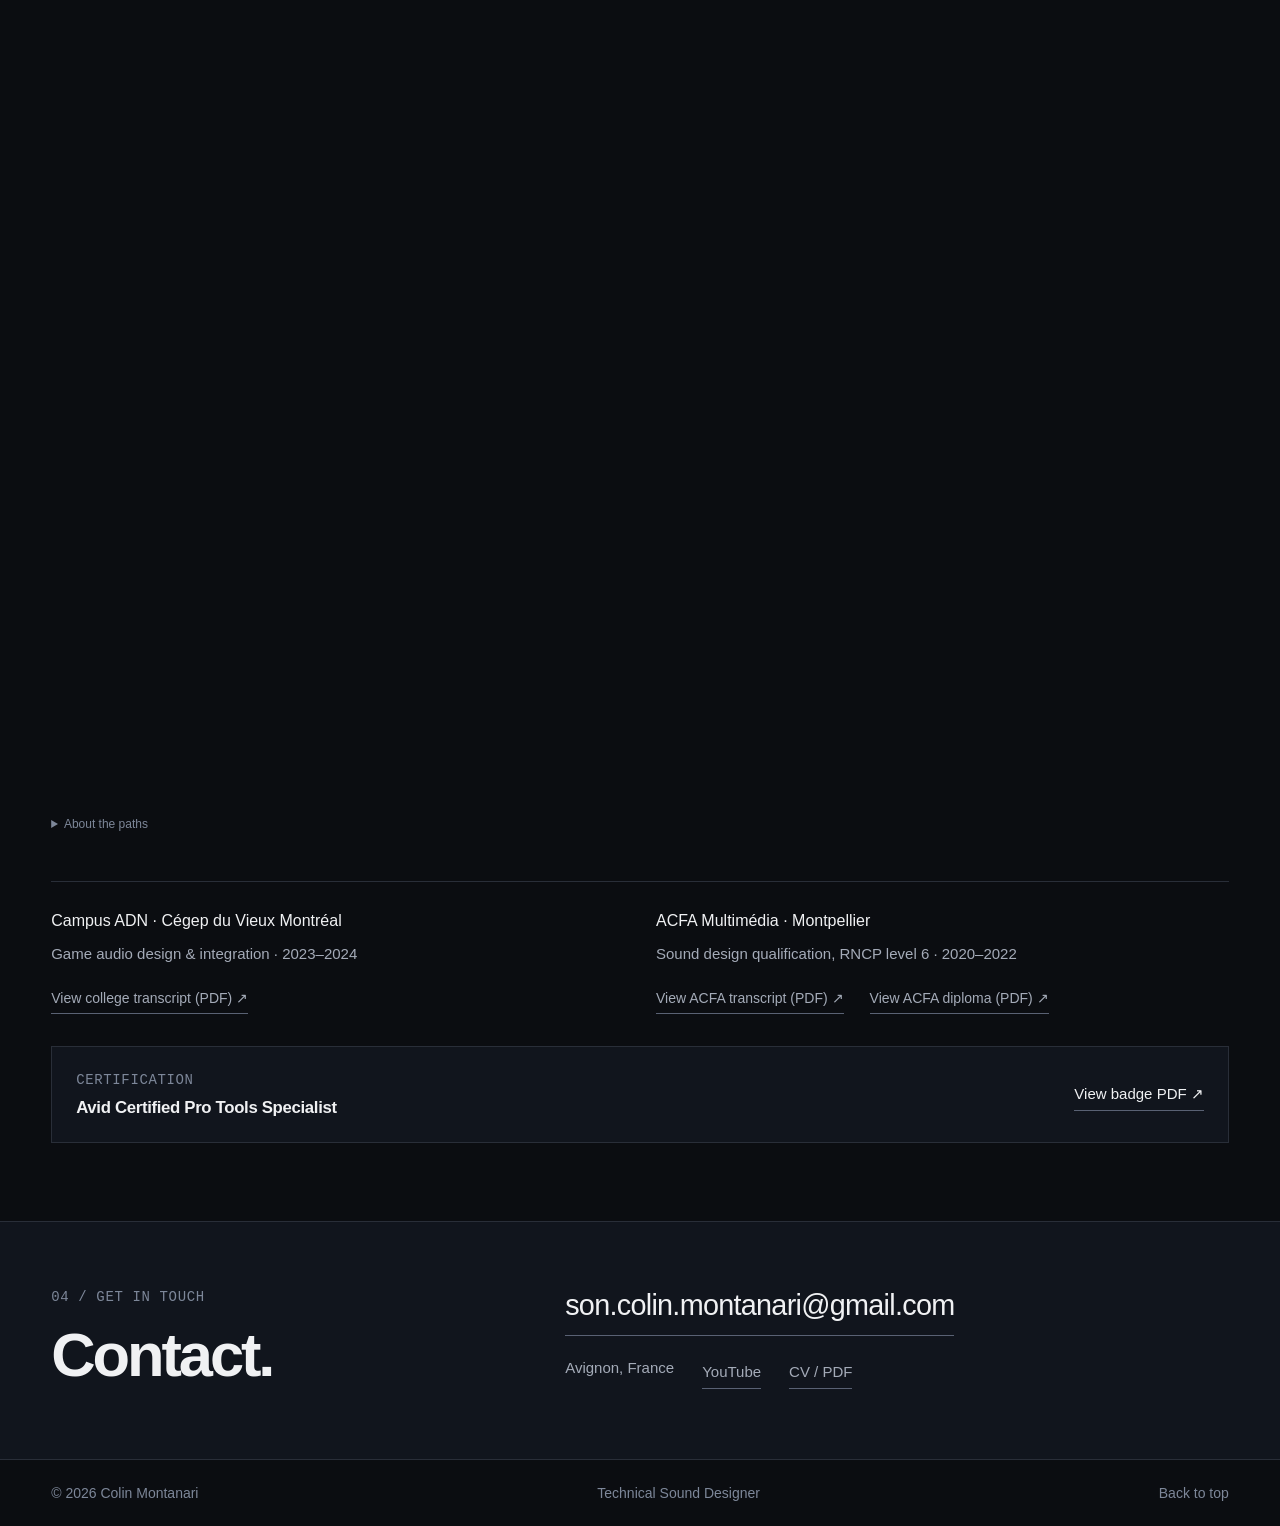
==== commit 59869040: "Fixe Occlusion" ====
--- a/index.html
+++ b/index.html
@@ -171,9 +171,9 @@
     .wave-audio-panel p { margin:12px 0 0; color:var(--subtle); font-size:.72rem; line-height:1.6; }
     @media(max-width:560px) { .wave-audio-panel { left:auto; right:0; width:min(260px,calc(100vw - 44px)); } }
   </style>
-  <link rel="stylesheet" href="spatial-scene.css?v=20261007">
-  <script defer src="spatial-scene-model.js?v=20261007"></script>
-  <script defer src="spatial-scene.js?v=20261007"></script>
+  <link rel="stylesheet" href="spatial-scene.css?v=20261007-design">
+  <script defer src="spatial-scene-model.js?v=20261007-lateral"></script>
+  <script defer src="spatial-scene.js?v=20261007-lateral"></script>
   <link rel="preload" href="wave-click.wav?v=20261007-drop" as="fetch" crossorigin>
 </head>
 <body>
@@ -367,17 +367,24 @@
         <article class="skill-block"><p class="mono" data-i18n="text56">03 — Development</p><h3 data-i18n="text57">Systems &amp; workflow</h3><p class="tool-names">Unity · C# · Perforce</p><p data-i18n="text58">Audio profiling, debugging and optimisation, with a working understanding of 3D production workflows.</p></article>
       </div>
       <div class="spatial-demo" id="spatial-demo" data-no-wave>
-        <div class="spatial-heading"><div><span class="section-index" data-spatial-copy="eyebrow">Audio spatial / démonstration 3D</span><h3 data-spatial-copy="title">Propagation et obstacles</h3><p data-spatial-copy="intro">Le défilement déplace l’auditeur. Observez les chemins du son, puis activez l’écoute pour entendre l’effet du mur.</p></div></div>
+        <div class="spatial-heading">
+          <div><span class="section-index" data-spatial-copy="eyebrow">Audio spatial / démonstration 3D</span><h3 data-spatial-copy="title">Propagation et obstacles</h3></div>
+          <p data-spatial-copy="intro">L’auditeur avance au fil du défilement. Les trajets révèlent comment le son traverse et contourne un obstacle.</p>
+        </div>
         <div class="spatial-scroll"><div class="spatial-panel">
-          <div class="spatial-toolbar"><span class="spatial-status" id="spatial-status" role="status">Trajet direct dégagé</span><button class="spatial-audio" id="spatial-audio" type="button" aria-pressed="false">Écouter la scène</button></div>
-          <div class="spatial-stage"><canvas id="spatial-canvas" tabindex="0" role="img" aria-label="Scène 3D : source, mur et auditeur. Utilisez le curseur de position pour déplacer l’auditeur."></canvas><span class="spatial-view-hint" data-spatial-copy="viewHint">Glissez pour tourner la vue · Défilez pour avancer</span></div>
-          <div class="spatial-legend"><span><i style="--ray:#7b9aff"></i><span data-spatial-copy="direct">Direct</span></span><span><i style="--ray:#70d6b7"></i><span data-spatial-copy="diffraction">Diffraction</span></span><span><i style="--ray:#e9b777"></i><span data-spatial-copy="reflection">Réflexion</span></span><span><i style="--ray:#cf98c8"></i><span data-spatial-copy="transmission">Transmission</span></span></div>
-          <div class="spatial-controls"><label for="spatial-position"><span data-spatial-copy="position">Position de l’auditeur</span><output id="spatial-position-value">0 %</output><input id="spatial-position" type="range" min="0" max="100" step="1" value="0"></label><label for="spatial-frequency"><span data-spatial-copy="frequency">Fréquence de la source</span><output id="spatial-frequency-value">220 Hz</output><input id="spatial-frequency" type="range" min="125" max="3000" step="5" value="220"></label></div>
-          <div class="spatial-metrics"><div><span data-spatial-copy="straight">Trajet rectiligne</span><strong id="spatial-straight">—</strong></div><div><span data-spatial-copy="shortest">Contournement le plus court</span><strong id="spatial-shortest">—</strong></div><div><span data-spatial-copy="wallDepth">Traversée du mur</span><strong id="spatial-wall-depth">—</strong></div></div>
-          <details class="spatial-notes"><summary data-spatial-copy="notes">À propos des trajets</summary>
-          <p class="spatial-caption" id="spatial-explanation"></p>
-          <p class="spatial-caption" data-spatial-copy="model">Modèle géométrique simplifié : vitesse du son 343 m/s, filtrage et atténuation illustratifs. La réflexion repart vers la source ; le son transmis et le son diffracté rejoignent l’auditeur. L’écoute se coupe en quittant la scène.</p></details>
+          <div class="spatial-stage">
+            <canvas id="spatial-canvas" tabindex="0" role="img" aria-label="Scène 3D : source, mur et auditeur. Le défilement ou les flèches déplacent l’auditeur."></canvas>
+            <div class="spatial-toolbar"><span class="spatial-status" id="spatial-status" role="status">Trajet direct dégagé</span><span class="spatial-scale">3D · 1 m</span></div>
+            <div class="spatial-story"><strong id="spatial-chapter">Propagation directe</strong><p id="spatial-story-copy">Sans obstacle sur le trajet, le son rejoint directement l’auditeur.</p></div>
+            <span class="spatial-view-hint" data-spatial-copy="viewHint">Défilez pour avancer · Glissez pour tourner la vue</span>
+          </div>
+          <div class="spatial-footer">
+            <div class="spatial-legend"><span><i style="--ray:#7b9aff"></i><span data-spatial-copy="direct">Direct</span></span><span><i style="--ray:#70d6b7"></i><span data-spatial-copy="diffraction">Diffraction</span></span><span><i style="--ray:#e9b777"></i><span data-spatial-copy="reflection">Réflexion</span></span><span><i style="--ray:#cf98c8"></i><span data-spatial-copy="transmission">Transmission</span></span><span><i style="--ray:#70c9c1;background:repeating-linear-gradient(90deg,var(--ray) 0 4px,transparent 4px 7px)"></i><span data-spatial-copy="alternateLegend">Diffraction · autre côté</span></span></div>
+            <div class="spatial-progress"><span data-spatial-copy="position">Position de l’auditeur</span><span class="spatial-progress-track" aria-hidden="true"><i></i></span><output id="spatial-position-value">0 %</output></div>
+          </div>
+          <div class="spatial-metrics"><div><span data-spatial-copy="straight">Trajet rectiligne</span><strong id="spatial-straight">—</strong></div><div><span data-spatial-copy="shortest">Contournement le plus court</span><strong id="spatial-shortest">—</strong></div><div><span data-spatial-copy="alternate">Autre contournement</span><strong id="spatial-alternate">—</strong></div><div><span data-spatial-copy="wallDepth">Traversée du mur</span><strong id="spatial-wall-depth">—</strong></div></div>
         </div></div>
+        <details class="spatial-notes"><summary data-spatial-copy="notes">À propos des trajets</summary><p class="spatial-caption" id="spatial-explanation"></p><p class="spatial-caption" data-spatial-copy="model">Modèle géométrique simplifié : vitesse du son 343 m/s, filtrage et atténuation illustratifs.</p></details>
       </div>
 
       <div class="education"><div><strong>Campus ADN · Cégep du Vieux Montréal</strong><p data-i18n="text59">Game audio design &amp; integration · 2023–2024</p><p class="education-document"><a class="text-link" href="bulletin-etudes-collegiales.pdf" target="_blank" rel="noopener noreferrer" data-i18n="academicTranscript">View college transcript (PDF) ↗</a></p></div><div><strong>ACFA Multimédia · Montpellier</strong><p data-i18n="text60">Sound design qualification, RNCP level 6 · 2020–2022</p><p class="education-document acfa-documents"><a class="text-link" href="bulletin-acfa.pdf" target="_blank" rel="noopener noreferrer" data-i18n="acfaTranscript">View ACFA transcript (PDF) ↗</a><a class="text-link" href="diplome-acfa.pdf" target="_blank" rel="noopener noreferrer" data-i18n="acfaDiploma">View ACFA diploma (PDF) ↗</a></p></div></div>
--- a/spatial-scene.css
+++ b/spatial-scene.css
@@ -1,37 +1,40 @@
-.spatial-demo { margin-top:54px; border-top:1px solid var(--line); padding-top:30px; }
-.spatial-heading { display:flex; align-items:end; justify-content:space-between; gap:24px; margin-bottom:24px; }
-.spatial-heading h3 { font-size:clamp(1.6rem,3vw,2.5rem); margin:10px 0; letter-spacing:-.04em; }
-.spatial-heading p { color:var(--muted); max-width:65ch; margin:0; line-height:1.6; }
-.spatial-scroll { height:1500px; position:relative; }
-.spatial-panel { position:sticky; top:var(--spatial-top,88px); border:1px solid var(--line); background:#0d1118; border-radius:8px; overflow:hidden; }
-.spatial-toolbar { display:flex; justify-content:space-between; align-items:center; flex-wrap:wrap; gap:14px; padding:18px 22px; border-bottom:1px solid var(--line); }
-.spatial-status { font:12px ui-monospace,monospace; color:#a8b9dd; display:flex; align-items:center; gap:10px; }
-.spatial-status::before { content:''; width:6px; height:6px; border-radius:50%; background:#70d6b7; }
-.spatial-status[data-blocked="true"]::before { background:#e9b777; }
-.spatial-audio { background:#1b2333; border:1px solid #384b73; border-radius:4px; color:var(--text); padding:9px 14px; cursor:pointer; font:inherit; font-size:.875rem; }
-.spatial-audio[aria-pressed="true"] { border-color:#7b9aff; color:#a9bdff; }
-.spatial-stage { position:relative; height:var(--spatial-stage-height,clamp(330px,32vw,420px)); }
+.spatial-demo { margin-top:64px; padding-top:34px; border-top:1px solid var(--line); }
+.spatial-heading { display:grid; grid-template-columns:1.2fr 1fr; gap:40px; align-items:end; margin-bottom:32px; }
+.spatial-heading .section-index { display:block; font:11px/1.5 Consolas,monospace; letter-spacing:.08em; text-transform:uppercase; color:var(--blue); }
+.spatial-heading h3 { margin:10px 0 0; font-size:clamp(1.7rem,3.2vw,3.25rem); font-weight:550; line-height:1.15; letter-spacing:-.045em; }
+.spatial-heading p { max-width:38ch; justify-self:end; margin:0 0 3px; font-size:.9375rem; color:var(--muted); }
+.spatial-scroll { height:1800px; position:relative; }
+.spatial-panel { position:sticky; top:var(--spatial-top,98px); background:var(--bg); }
+.spatial-stage { position:relative; height:var(--spatial-stage-height,520px); overflow:hidden; background:radial-gradient(ellipse at 52% 58%,#17243975,transparent 67%); }
 .spatial-stage canvas { display:block; width:100%; height:100%; touch-action:pan-y; cursor:grab; }
 .spatial-stage canvas:active { cursor:grabbing; }
-.spatial-stage canvas:focus-visible { outline:2px solid #7b9aff; outline-offset:-3px; }
-.spatial-view-hint { position:absolute; left:22px; bottom:14px; font:11px ui-monospace,monospace; color:#a4abb8; pointer-events:none; }
-.spatial-legend { display:flex; gap:12px 25px; flex-wrap:wrap; padding:13px 22px; border-block:1px solid var(--line); font-size:.8125rem; }
-.spatial-legend span { display:inline-flex; align-items:center; gap:8px; }
-.spatial-legend i { height:2px; width:20px; background:var(--ray); }
-.spatial-controls { padding:18px 22px; display:grid; grid-template-columns:1.5fr 1fr; gap:24px; }
-.spatial-controls label { display:grid; grid-template-columns:1fr auto; gap:10px; font-size:.8125rem; color:var(--muted); }
-.spatial-controls input { width:100%; grid-column:1/-1; accent-color:#7b9aff; cursor:pointer; }
-.spatial-controls output { font:12px ui-monospace,monospace; color:var(--text); }
-.spatial-metrics { display:grid; grid-template-columns:repeat(3,1fr); gap:20px; padding:0 22px 20px; }
-.spatial-metrics div { border-top:1px solid #242e3c; padding-top:12px; }
-.spatial-metrics span { display:block; font-size:.75rem; color:var(--muted); margin-bottom:8px; }
-.spatial-metrics strong { font:13px ui-monospace,monospace; font-weight:400; color:#d7e3fc; }
-.spatial-caption { font-size:.8125rem; color:var(--muted); line-height:1.65; padding:0 22px 20px; margin:0; }
-.spatial-caption a { color:#b8c7eb; text-decoration:underline; text-underline-offset:3px; }
-.spatial-notes { border-top:1px solid var(--line); }
-.spatial-notes summary { padding:14px 22px; cursor:pointer; color:var(--muted); font-size:.8125rem; }
-@media(max-width:800px){.spatial-heading{display:block}.spatial-scroll{height:1400px}.spatial-stage{height:360px}.spatial-toolbar{padding:14px}.spatial-controls{padding:16px;gap:16px}.spatial-legend{padding:13px 16px;gap:12px 18px}.spatial-metrics{padding:0 16px 16px;gap:14px}.spatial-caption{padding:0 16px 16px}.spatial-view-hint{left:16px}}
-@media(max-width:560px){.spatial-stage{height:250px}.spatial-scroll{height:1320px}.spatial-controls{grid-template-columns:1fr;gap:12px}.spatial-metrics{display:block}.spatial-metrics div{display:flex;justify-content:space-between;align-items:baseline;gap:12px;padding-top:9px;margin-top:9px}.spatial-metrics span{margin:0;max-width:50%}.spatial-metrics strong{font-size:11px;text-align:right}.spatial-toolbar{gap:10px}.spatial-audio{font-size:.75rem}.spatial-status{font-size:10px}.spatial-heading h3{font-size:1.6rem}.spatial-view-hint{font-size:9px}.spatial-caption{font-size:.75rem}.spatial-legend{font-size:.75rem}}
+.spatial-stage canvas:focus-visible { outline:2px solid var(--blue); outline-offset:-3px; }
+.spatial-toolbar { position:absolute; left:22px; top:20px; right:22px; display:flex; justify-content:space-between; align-items:center; gap:12px; pointer-events:none; }
+.spatial-status { display:flex; align-items:center; gap:9px; font:11px/1.5 Consolas,monospace; color:#bdc9de; }
+.spatial-status::before { content:''; width:5px; height:5px; border-radius:50%; background:#7b9aff; box-shadow:0 0 12px #7b9aff70; }
+.spatial-status[data-blocked="true"]::before { background:#70d6b7; box-shadow:0 0 12px #70d6b770; }
+.spatial-scale { color:var(--subtle); font:10px/1.5 Consolas,monospace; letter-spacing:.08em; }
+.spatial-story { position:absolute; top:58px; left:22px; max-width:29ch; pointer-events:none; }
+.spatial-story strong { display:block; font-size:clamp(1.15rem,2.1vw,2rem); line-height:1.2; letter-spacing:-.04em; font-weight:500; }
+.spatial-story p { margin:10px 0 0; color:var(--muted); font-size:.8125rem; line-height:1.6; }
+.spatial-view-hint { position:absolute; bottom:16px; left:22px; font:10px/1.5 Consolas,monospace; color:var(--subtle); pointer-events:none; }
+.spatial-footer { display:grid; grid-template-columns:1fr auto; align-items:center; gap:22px; padding:18px 0; border-bottom:1px solid var(--line); }
+.spatial-legend { display:flex; gap:14px 26px; flex-wrap:wrap; font-size:.75rem; color:var(--muted); }
+.spatial-legend > span { display:inline-flex; align-items:center; gap:8px; }
+.spatial-legend i { height:2px; width:18px; background:var(--ray); }
+.spatial-legend > span:nth-child(4) i { background:repeating-linear-gradient(90deg,var(--ray) 0 4px,transparent 4px 7px); }
+.spatial-progress { display:flex; align-items:center; gap:14px; color:var(--subtle); font:10px/1.5 Consolas,monospace; }
+.spatial-progress-track { width:86px; height:2px; background:var(--line); }
+.spatial-progress-track i { display:block; width:100%; height:100%; background:var(--blue); transform:scaleX(var(--spatial-progress,0)); transform-origin:left; }
+.spatial-progress output { min-width:36px; color:var(--text); text-align:right; }
+.spatial-metrics { display:flex; gap:18px 42px; padding:15px 0 6px; flex-wrap:wrap; }
+.spatial-metrics div { display:flex; align-items:baseline; gap:10px; }
+.spatial-metrics span { font-size:.6875rem; color:var(--subtle); }
+.spatial-metrics strong { font:11px/1.5 Consolas,monospace; color:#c5d1e5; font-weight:400; }
+.spatial-notes { margin-top:12px; max-width:80ch; }
+.spatial-notes summary { width:fit-content; padding:5px 0; cursor:pointer; font-size:.75rem; color:var(--subtle); }
+.spatial-caption { margin:12px 0 0; color:var(--muted); font-size:.8125rem; line-height:1.65; }
+@media(min-width:1600px){.spatial-heading{grid-template-columns:1fr 1fr}.spatial-heading p{max-width:45ch}.spatial-legend{gap:36px}}
+@media(max-width:760px){.spatial-demo{margin-top:42px;padding-top:26px}.spatial-heading{grid-template-columns:1fr;gap:16px;margin-bottom:24px}.spatial-heading p{justify-self:start;max-width:45ch;font-size:.875rem}.spatial-heading h3{font-size:clamp(1.65rem,6vw,2.5rem)}.spatial-scroll{height:1500px}.spatial-toolbar{left:0;right:0;top:12px}.spatial-story{top:40px;left:0;max-width:100%}.spatial-story strong{font-size:1.15rem}.spatial-story p{font-size:.75rem;max-width:38ch;margin-top:6px}.spatial-view-hint{left:0;font-size:9px}.spatial-footer{grid-template-columns:1fr;gap:14px;padding:15px 0}.spatial-legend{gap:12px 18px;font-size:.6875rem}.spatial-progress{justify-content:space-between}.spatial-progress-track{flex:1;max-width:150px}.spatial-metrics{gap:8px 18px}.spatial-metrics div{flex:1 1 42%;gap:6px}.spatial-metrics strong{font-size:10px}.spatial-scale{font-size:9px}.spatial-status{font-size:10px}}
 @media(prefers-reduced-motion:reduce){.spatial-scroll{height:auto}.spatial-panel{position:relative;top:auto}}
-@media(max-width:560px){.spatial-stage{height:210px}.spatial-controls{padding:12px 16px;gap:8px}.spatial-controls label{gap:4px}.spatial-legend{gap:8px 12px;font-size:.6875rem}.spatial-notes summary{padding:10px 16px}.spatial-metrics span{font-size:.6875rem}}
-.spatial-demo .spatial-stage { height:var(--spatial-stage-height,clamp(210px,32vw,420px)); }
+@media(max-height:540px){.spatial-scroll{height:auto}.spatial-panel{position:relative;top:auto}}
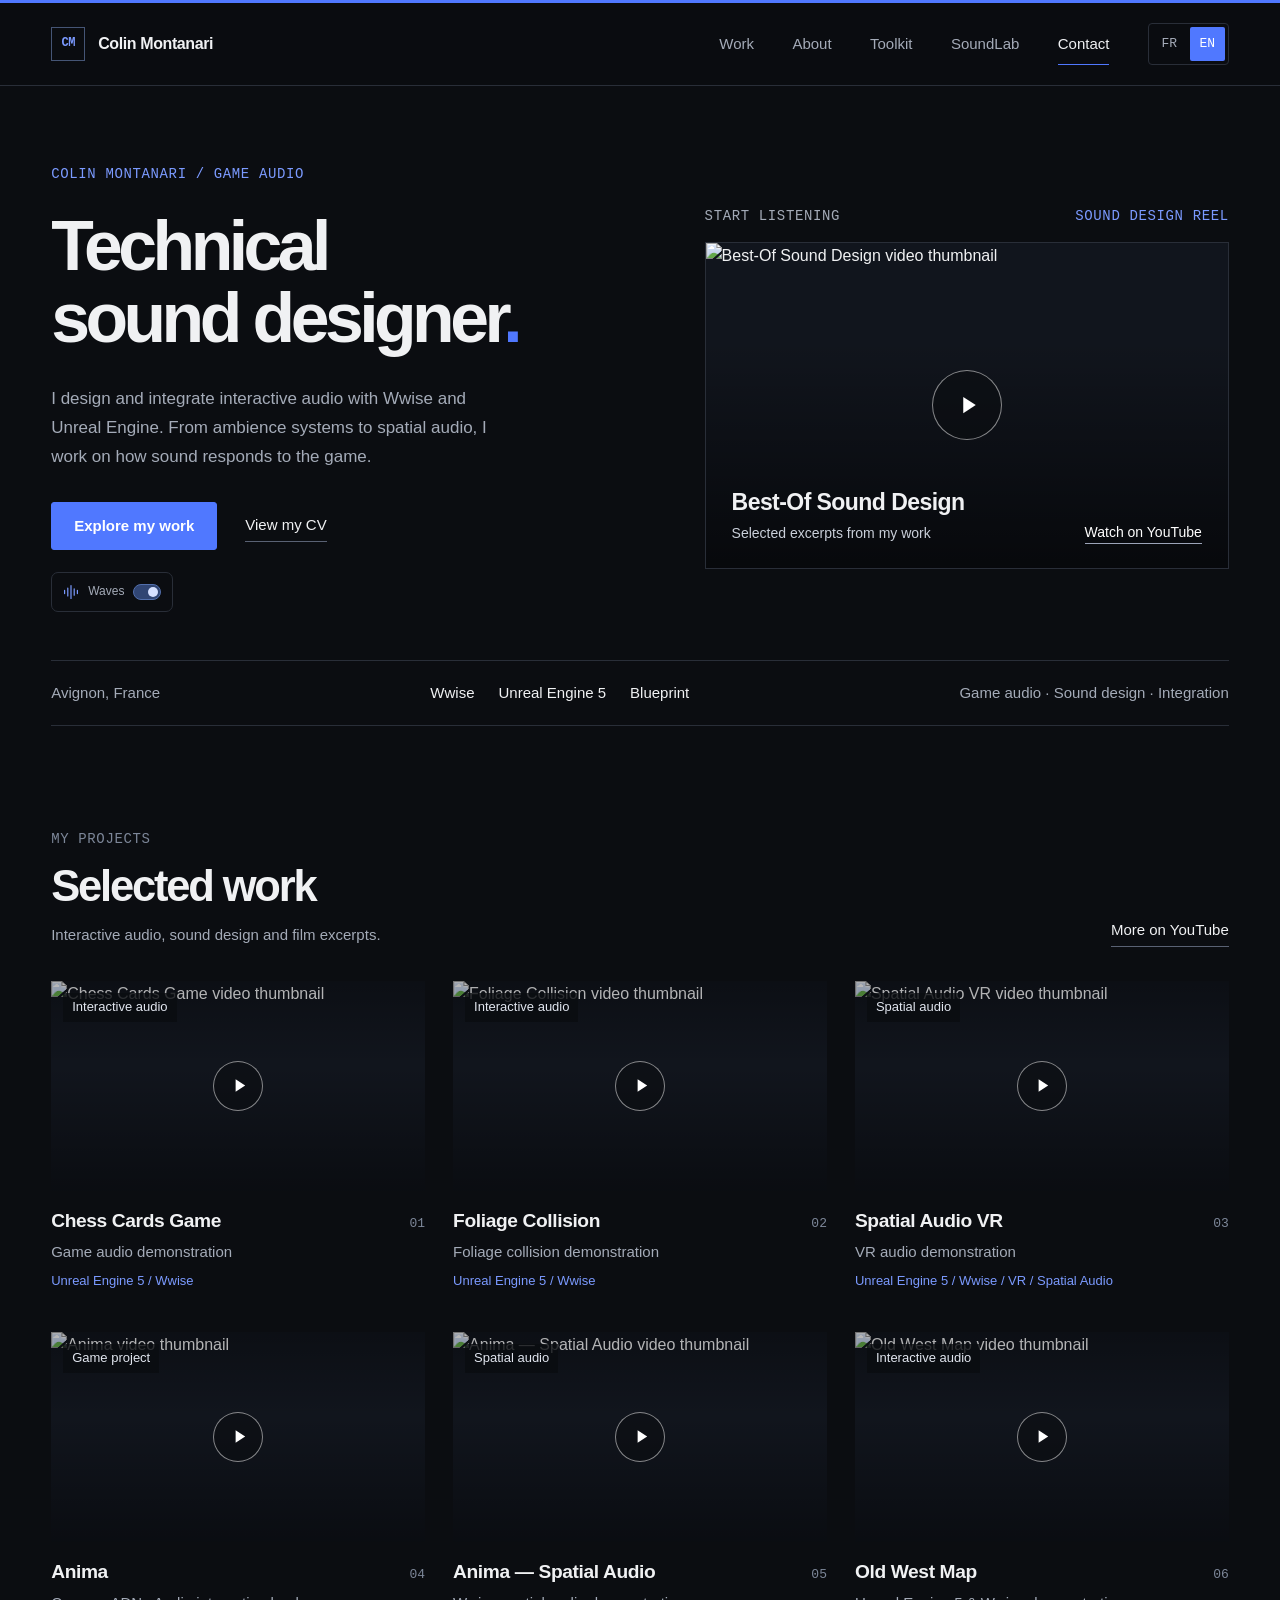
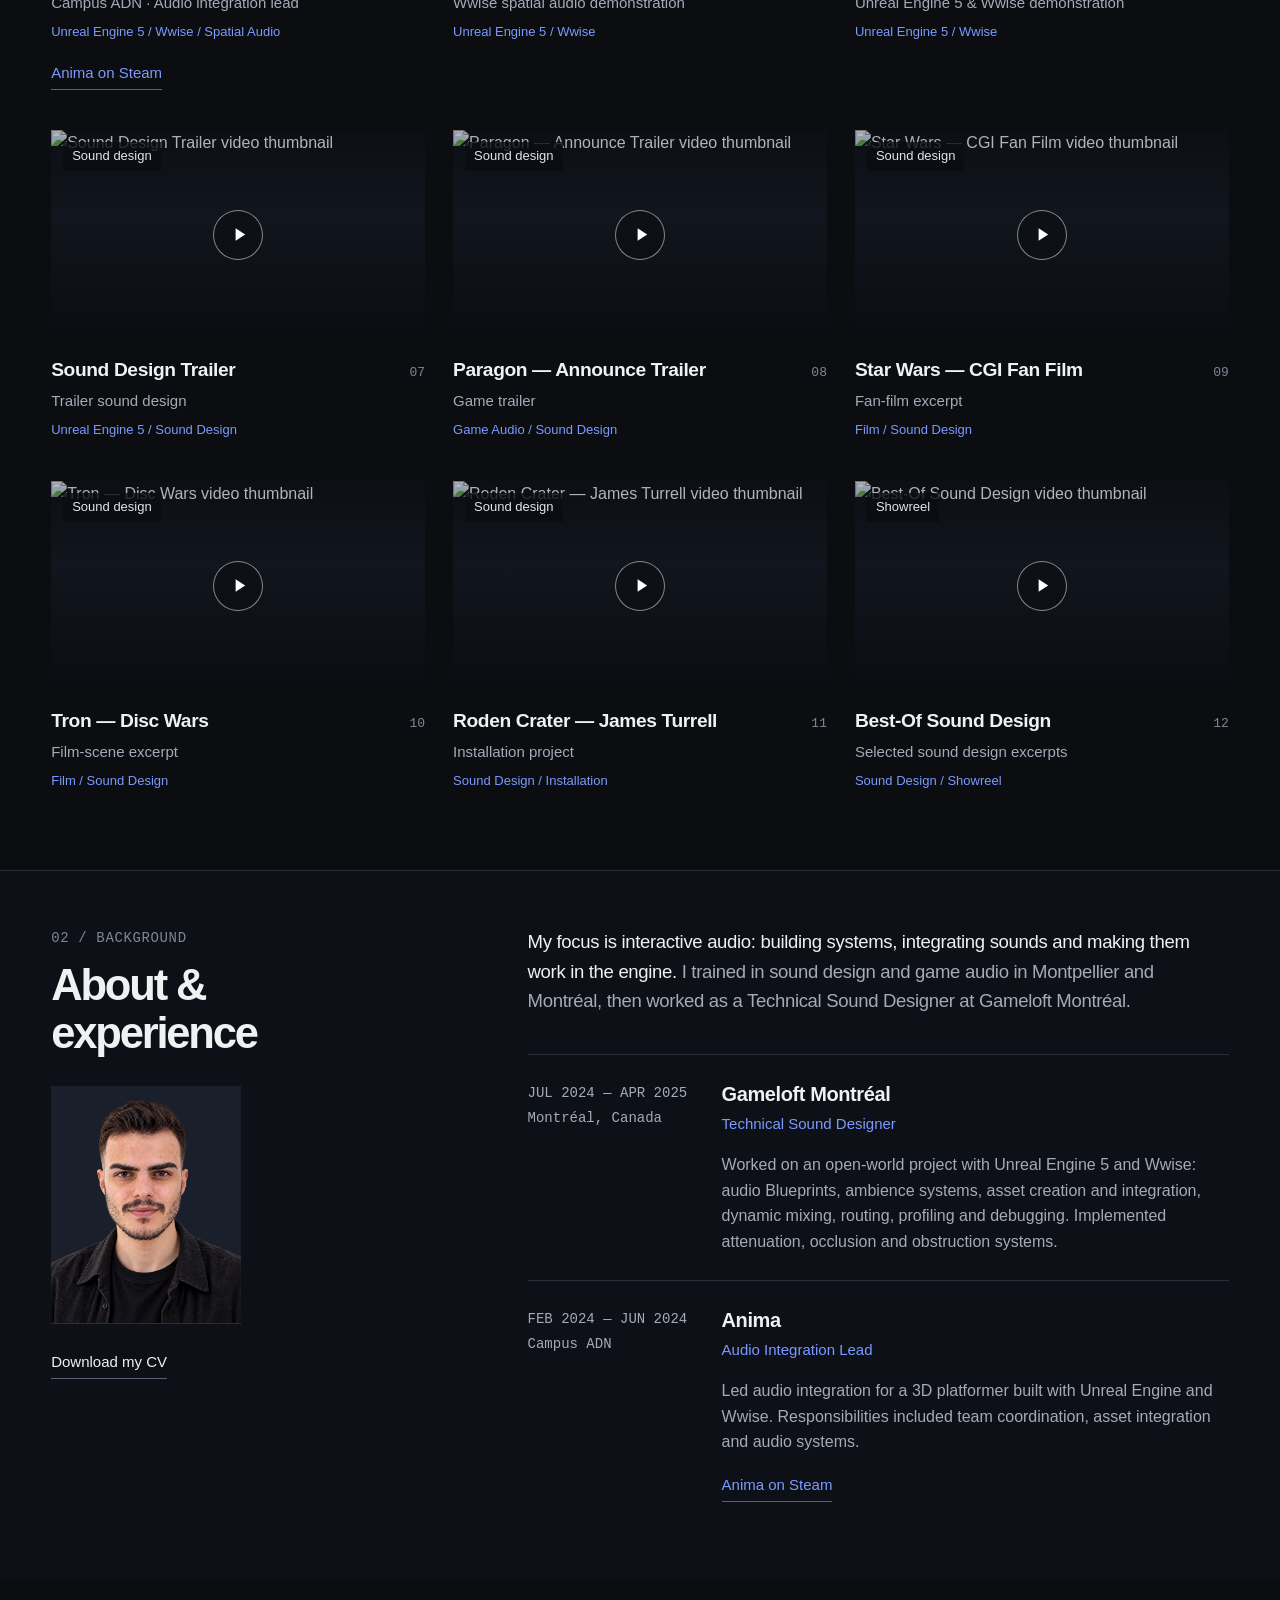
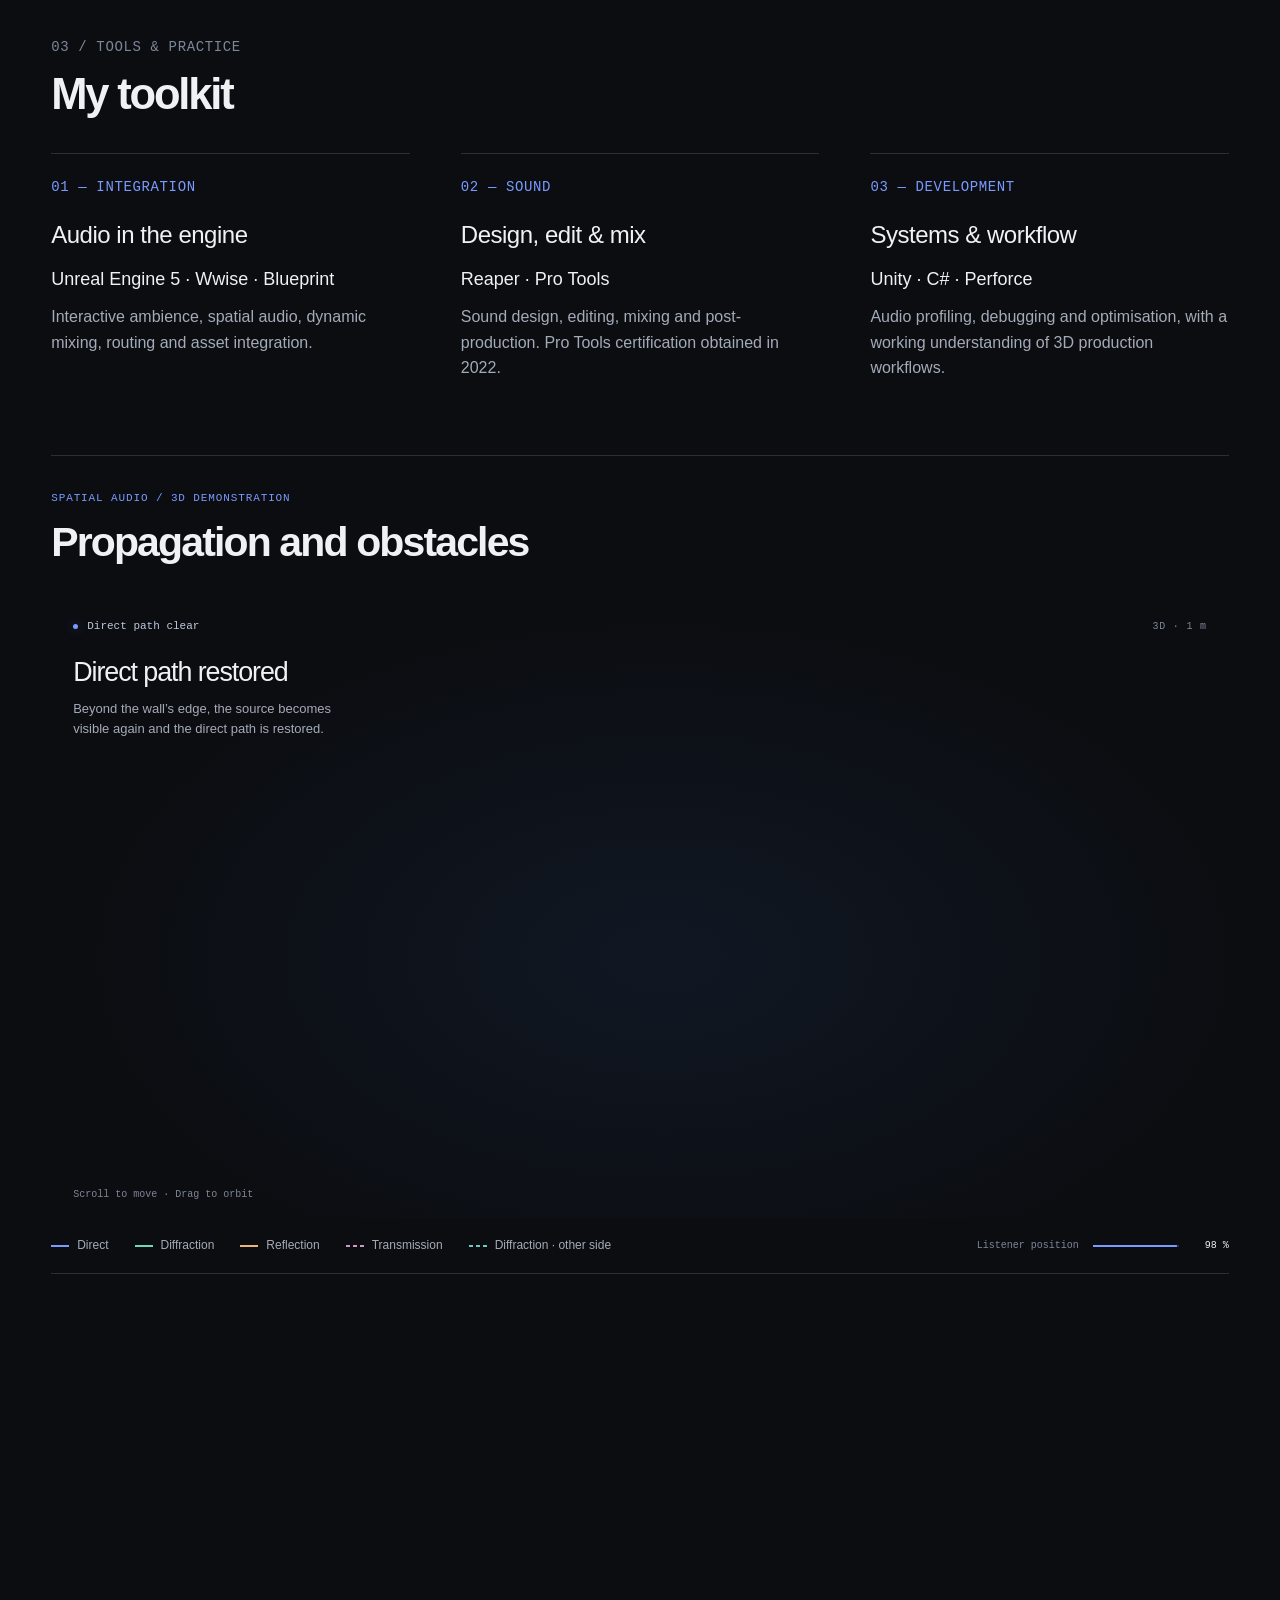
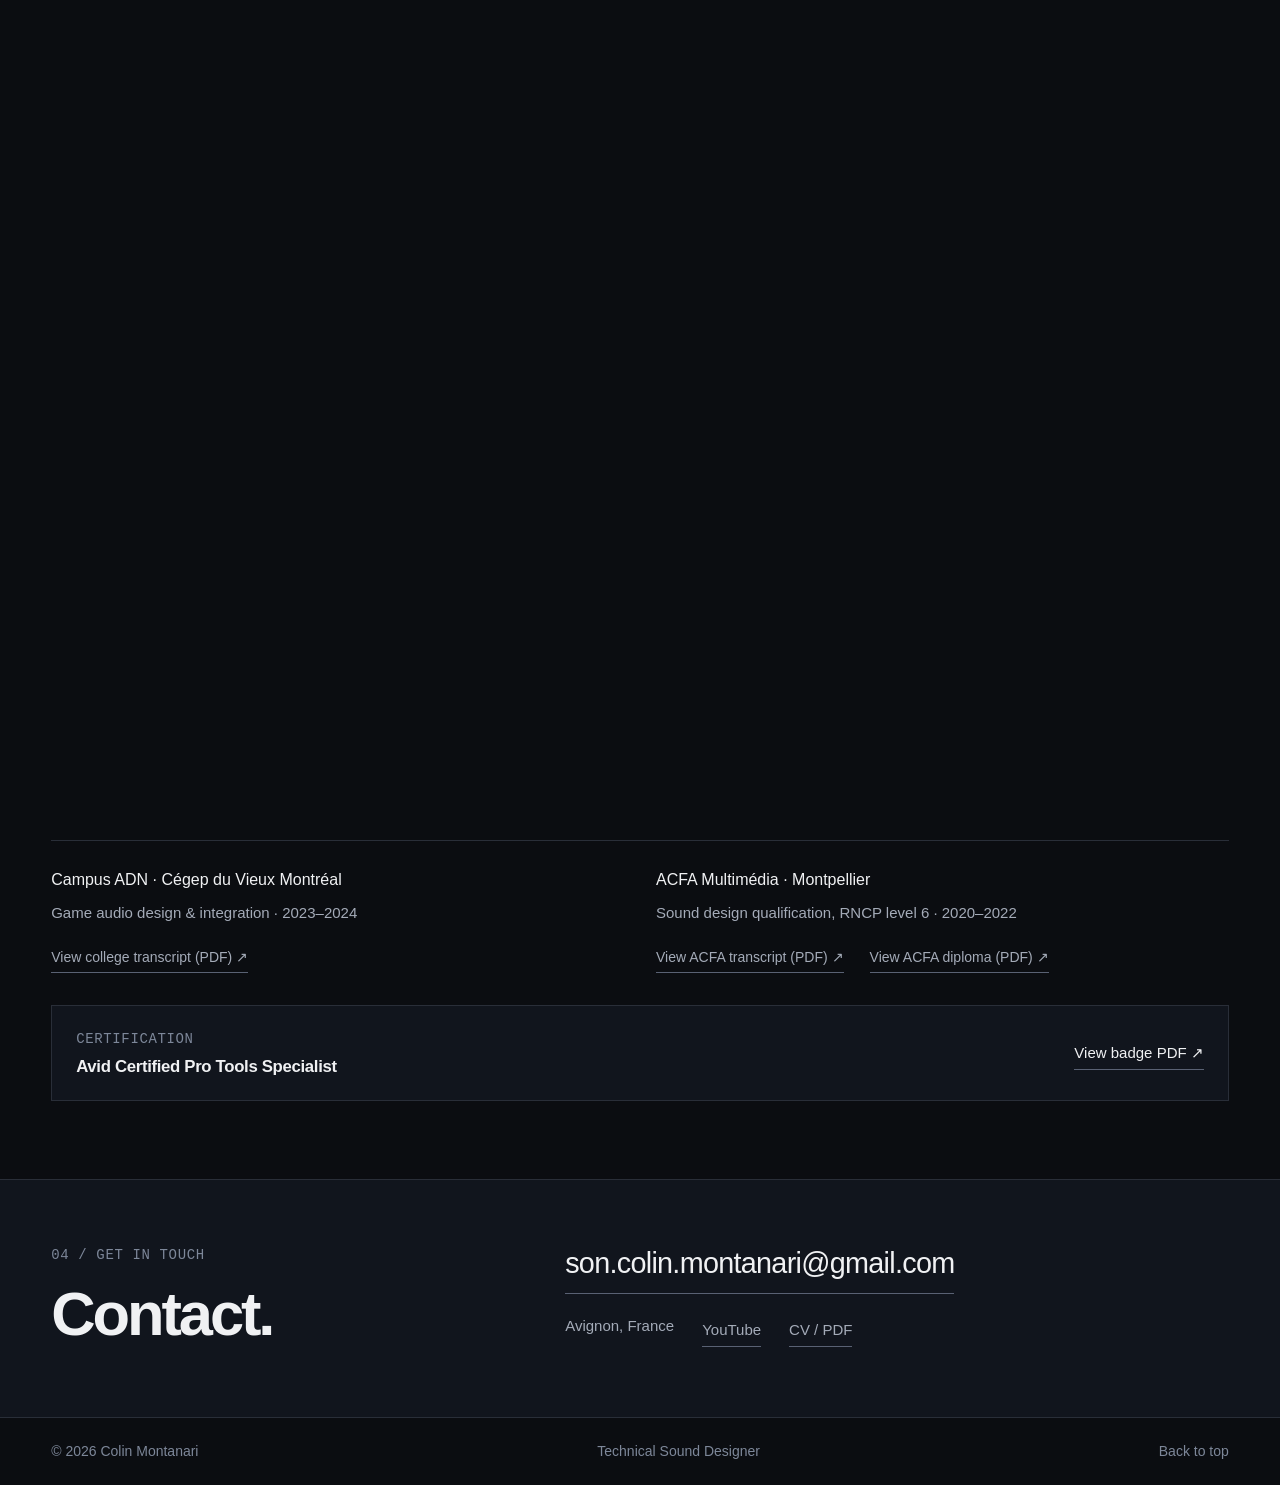
==== commit 3e2f31c2: "fix" ====
--- a/index.html
+++ b/index.html
@@ -157,23 +157,10 @@
     .acfa-documents { display:flex; flex-wrap:wrap; gap:12px 26px; }
 
     .acoustic-invitation { gap:9px; flex-wrap:wrap; }
-    .wave-audio-settings { position:relative; z-index:5; }
-    .wave-audio-settings summary { display:flex; align-items:center; gap:7px; list-style:none; cursor:pointer; padding:9px 10px; min-height:40px; color:var(--subtle); font-size:.75rem; border:1px solid transparent; border-radius:7px; }
-    .wave-audio-settings summary::-webkit-details-marker { display:none; }
-    .wave-audio-settings summary svg { width:15px; height:15px; fill:none; stroke:currentColor; stroke-width:1.4; stroke-linecap:round; stroke-linejoin:round; }
-    .wave-audio-settings summary:hover,.wave-audio-settings[open] summary { color:var(--blue); border-color:var(--line); }
-    .wave-audio-panel { position:absolute; top:calc(100% + 10px); left:0; width:260px; padding:19px; background:#141923; border:1px solid #34405a; border-radius:7px; box-shadow:0 10px 35px #0008; }
-    .wave-audio-panel label { display:flex; align-items:center; justify-content:space-between; gap:10px; font-size:.8rem; color:var(--muted); margin:10px 0 5px; }
-    .wave-audio-panel .wave-audio-check { justify-content:start; margin:0 0 16px; }
-    .wave-audio-panel input { accent-color:var(--electric); }
-    .wave-audio-panel input[type=range] { width:100%; min-height:30px; }
-    .wave-audio-panel output { font:400 .75rem Consolas,monospace; }
-    .wave-audio-panel p { margin:12px 0 0; color:var(--subtle); font-size:.72rem; line-height:1.6; }
-    @media(max-width:560px) { .wave-audio-panel { left:auto; right:0; width:min(260px,calc(100vw - 44px)); } }
   </style>
-  <link rel="stylesheet" href="spatial-scene.css?v=20261007-design">
-  <script defer src="spatial-scene-model.js?v=20261007-lateral"></script>
-  <script defer src="spatial-scene.js?v=20261007-lateral"></script>
+  <link rel="stylesheet" href="spatial-scene.css?v=20261007-clean">
+  <script defer src="spatial-scene-model.js?v=20261007-surface-reflection"></script>
+  <script defer src="spatial-scene.js?v=20261007-solid-wall"></script>
   <link rel="preload" href="wave-click.wav?v=20261007-drop" as="fetch" crossorigin>
 </head>
 <body>
@@ -199,7 +186,7 @@
           <h1 id="hero-title" lang="en" data-i18n="text63"><span class="first-line">Technical</span> sound designer<span class="period">.</span></h1>
           <p class="hero-copy" data-i18n="text6">I design and integrate interactive audio with Wwise and Unreal Engine. From ambience systems to spatial audio, I work on how sound responds to the game.</p>
           <div class="hero-links"><a class="button" href="#projects" data-i18n="text7">Explore my work</a><a class="text-link" href="cv-colin-montanari.pdf?v=68495517e1c2" target="_blank" rel="noopener" data-i18n="text8">View my CV</a></div>
-          <div class="acoustic-invitation"><button hidden class="wave-toggle" id="wave-toggle" type="button" aria-pressed="true" aria-label="Enable or disable interactive waves" data-i18n-aria-label="acousticToggleLabel"><svg viewBox="0 0 20 20" aria-hidden="true"><path d="M2 8v4m4-7v10m4-13v16m4-12v8m4-6v4"/></svg><span data-i18n="acousticToggle">Waves</span><span class="wave-toggle-track" aria-hidden="true"><span class="wave-toggle-thumb"></span></span></button><details class="wave-audio-settings" data-no-wave><summary aria-label="Réglages du son des ondes" data-i18n-aria-label="waveAudioSettingsLabel"><svg viewBox="0 0 20 20" aria-hidden="true"><path d="M3 8h3l4-4v12l-4-4H3zM13 7q3 3 0 6M15 4q6 6 0 12"/></svg><span data-i18n="waveAudioSettings">Audio</span></summary><div class="wave-audio-panel"><label class="wave-audio-check"><input id="wave-audio-enabled" type="checkbox" checked><span data-i18n="waveAudioEnabled">Son des ondes</span></label><label for="wave-audio-volume"><span data-i18n="waveAudioVolume">Volume</span><output id="wave-volume-value" for="wave-audio-volume">18 %</output></label><input id="wave-audio-volume" type="range" min="0" max="100" value="18"><label for="wave-stereo-width"><span data-i18n="waveStereoWidth">Largeur stéréo</span><output id="wave-stereo-value" for="wave-stereo-width">100 %</output></label><input id="wave-stereo-width" type="range" min="0" max="100" value="100"><p data-i18n="waveAudioNote">La position du clic guide la stéréo. À 0 %, le son reste au centre.</p></div></details></div>
+          <div class="acoustic-invitation"><button hidden class="wave-toggle" id="wave-toggle" type="button" aria-pressed="true" aria-label="Enable or disable interactive waves" data-i18n-aria-label="acousticToggleLabel"><svg viewBox="0 0 20 20" aria-hidden="true"><path d="M2 8v4m4-7v10m4-13v16m4-12v8m4-6v4"/></svg><span data-i18n="acousticToggle">Waves</span><span class="wave-toggle-track" aria-hidden="true"><span class="wave-toggle-thumb"></span></span></button></div>
         </div>
         <figure class="featured">
           <figcaption class="feature-label mono"><span data-i18n="text9">Start listening</span><span data-i18n="text10">Sound design reel</span></figcaption>
@@ -214,7 +201,7 @@
     </section>
     <section class="section shell" id="projects" aria-labelledby="work-title">
       <span id="sound-design"></span>
-      <div class="section-heading"><div><p class="section-index mono" data-i18n="text14">01 / The work</p><h2 id="work-title" data-i18n="text15">Selected work</h2><p class="heading-note" data-i18n="text16">Interactive audio, sound design and film excerpts.</p></div><a class="text-link" href="https://www.youtube.com/@colinmontanarisounddesign7705" target="_blank" rel="noopener noreferrer" data-i18n="text17">More on YouTube</a></div>
+      <div class="section-heading"><div><p class="section-index mono" data-i18n="text14">My projects</p><h2 id="work-title" data-i18n="text15">Selected work</h2><p class="heading-note" data-i18n="text16">Interactive audio, sound design and film excerpts.</p></div><a class="text-link" href="https://www.youtube.com/@colinmontanarisounddesign7705" target="_blank" rel="noopener noreferrer" data-i18n="text17">More on YouTube</a></div>
       <div class="project-grid"><article class="project">
       <a class="project-visual" href="https://www.youtube.com/watch?v=Ehm__A0e2dE" target="_blank" rel="noopener noreferrer" aria-label="Watch Chess Cards Game on YouTube" data-i18n-aria-label="text72">
         <img src="https://i.ytimg.com/vi/Ehm__A0e2dE/hqdefault.jpg" alt="Chess Cards Game video thumbnail" data-i18n-alt="text73" width="480" height="360" loading="lazy" decoding="async">
@@ -369,7 +356,6 @@
       <div class="spatial-demo" id="spatial-demo" data-no-wave>
         <div class="spatial-heading">
           <div><span class="section-index" data-spatial-copy="eyebrow">Audio spatial / démonstration 3D</span><h3 data-spatial-copy="title">Propagation et obstacles</h3></div>
-          <p data-spatial-copy="intro">L’auditeur avance au fil du défilement. Les trajets révèlent comment le son traverse et contourne un obstacle.</p>
         </div>
         <div class="spatial-scroll"><div class="spatial-panel">
           <div class="spatial-stage">
@@ -382,9 +368,7 @@
             <div class="spatial-legend"><span><i style="--ray:#7b9aff"></i><span data-spatial-copy="direct">Direct</span></span><span><i style="--ray:#70d6b7"></i><span data-spatial-copy="diffraction">Diffraction</span></span><span><i style="--ray:#e9b777"></i><span data-spatial-copy="reflection">Réflexion</span></span><span><i style="--ray:#cf98c8"></i><span data-spatial-copy="transmission">Transmission</span></span><span><i style="--ray:#70c9c1;background:repeating-linear-gradient(90deg,var(--ray) 0 4px,transparent 4px 7px)"></i><span data-spatial-copy="alternateLegend">Diffraction · autre côté</span></span></div>
             <div class="spatial-progress"><span data-spatial-copy="position">Position de l’auditeur</span><span class="spatial-progress-track" aria-hidden="true"><i></i></span><output id="spatial-position-value">0 %</output></div>
           </div>
-          <div class="spatial-metrics"><div><span data-spatial-copy="straight">Trajet rectiligne</span><strong id="spatial-straight">—</strong></div><div><span data-spatial-copy="shortest">Contournement le plus court</span><strong id="spatial-shortest">—</strong></div><div><span data-spatial-copy="alternate">Autre contournement</span><strong id="spatial-alternate">—</strong></div><div><span data-spatial-copy="wallDepth">Traversée du mur</span><strong id="spatial-wall-depth">—</strong></div></div>
         </div></div>
-        <details class="spatial-notes"><summary data-spatial-copy="notes">À propos des trajets</summary><p class="spatial-caption" id="spatial-explanation"></p><p class="spatial-caption" data-spatial-copy="model">Modèle géométrique simplifié : vitesse du son 343 m/s, filtrage et atténuation illustratifs.</p></details>
       </div>
 
       <div class="education"><div><strong>Campus ADN · Cégep du Vieux Montréal</strong><p data-i18n="text59">Game audio design &amp; integration · 2023–2024</p><p class="education-document"><a class="text-link" href="bulletin-etudes-collegiales.pdf" target="_blank" rel="noopener noreferrer" data-i18n="academicTranscript">View college transcript (PDF) ↗</a></p></div><div><strong>ACFA Multimédia · Montpellier</strong><p data-i18n="text60">Sound design qualification, RNCP level 6 · 2020–2022</p><p class="education-document acfa-documents"><a class="text-link" href="bulletin-acfa.pdf" target="_blank" rel="noopener noreferrer" data-i18n="acfaTranscript">View ACFA transcript (PDF) ↗</a><a class="text-link" href="diplome-acfa.pdf" target="_blank" rel="noopener noreferrer" data-i18n="acfaDiploma">View ACFA diploma (PDF) ↗</a></p></div></div>
@@ -399,7 +383,7 @@
   <script>
 
     (() => {
-      const translations = {"text1": {"en": "Skip to content", "fr": "Aller au contenu"}, "text2": {"en": "Work", "fr": "Projets"}, "text3": {"en": "About", "fr": "À propos"}, "text4": {"en": "Toolkit", "fr": "Outils"}, "text5": {"en": "Colin Montanari / Game audio", "fr": "Colin Montanari / Audio de jeu"}, "text6": {"en": "I design and integrate interactive audio with Wwise and Unreal Engine. From ambience systems to spatial audio, I work on how sound responds to the game.", "fr": "Je conçois et intègre de l’audio interactif avec Wwise et Unreal Engine. Des systèmes d’ambiance à l’audio spatial, je travaille sur la façon dont le son réagit au jeu."}, "text7": {"en": "Explore my work", "fr": "Découvrir mes projets"}, "text8": {"en": "View my CV", "fr": "Voir mon CV"}, "text9": {"en": "Start listening", "fr": "À écouter"}, "text10": {"en": "Sound design reel", "fr": "Bande démo"}, "text11": {"en": "Selected excerpts from my work", "fr": "Une sélection de mes réalisations"}, "text12": {"en": "Watch on YouTube", "fr": "Voir sur YouTube"}, "text13": {"en": "Game audio · Sound design · Integration", "fr": "Audio de jeu · Sound design · Intégration"}, "text14": {"en": "01 / The work", "fr": "01 / Les projets"}, "text15": {"en": "Selected work", "fr": "Projets sélectionnés"}, "text16": {"en": "Interactive audio, sound design and film excerpts.", "fr": "Audio interactif, sound design et extraits de films."}, "text17": {"en": "More on YouTube", "fr": "Plus sur YouTube"}, "text18": {"en": "Interactive audio", "fr": "Audio interactif"}, "text19": {"en": "Game audio demonstration", "fr": "Démonstration d’audio de jeu"}, "text20": {"en": "Foliage collision demonstration", "fr": "Démonstration des collisions avec la végétation"}, "text21": {"en": "Spatial audio", "fr": "Audio spatial"}, "text22": {"en": "VR audio demonstration", "fr": "Démonstration audio en réalité virtuelle"}, "text23": {"en": "Unreal Engine 5 / Wwise / VR / Spatial Audio", "fr": "Unreal Engine 5 / Wwise / VR / Audio spatial"}, "text24": {"en": "Game project", "fr": "Projet de jeu"}, "text25": {"en": "Campus ADN · Audio integration lead", "fr": "Campus ADN · Responsable de l’intégration audio"}, "text26": {"en": "Unreal Engine 5 / Wwise / Spatial Audio", "fr": "Unreal Engine 5 / Wwise / Audio spatial"}, "text27": {"en": "Wwise spatial audio demonstration", "fr": "Démonstration d’audio spatial dans Wwise"}, "text28": {"en": "Unreal Engine 5 & Wwise demonstration", "fr": "Démonstration dans Unreal Engine 5 et Wwise"}, "text29": {"en": "Sound design", "fr": "Sound design"}, "text30": {"en": "Trailer sound design", "fr": "Sound design de bande-annonce"}, "text31": {"en": "Unreal Engine 5 / Sound Design", "fr": "Unreal Engine 5 / Sound design"}, "text32": {"en": "Game trailer", "fr": "Bande-annonce de jeu"}, "text33": {"en": "Game Audio / Sound Design", "fr": "Audio de jeu / Sound design"}, "text34": {"en": "Fan-film excerpt", "fr": "Extrait de fan-film"}, "text35": {"en": "Film / Sound Design", "fr": "Film / Sound design"}, "text36": {"en": "Film-scene excerpt", "fr": "Extrait de scène de film"}, "text37": {"en": "Installation project", "fr": "Projet d’installation"}, "text38": {"en": "Sound Design / Installation", "fr": "Sound design / Installation"}, "text39": {"en": "Showreel", "fr": "Bande démo"}, "text40": {"en": "Selected sound design excerpts", "fr": "Une sélection d’extraits de sound design"}, "text41": {"en": "Sound Design / Showreel", "fr": "Sound design / Bande démo"}, "text42": {"en": "02 / Background", "fr": "02 / Parcours"}, "text43": {"en": "Download my CV", "fr": "Télécharger mon CV"}, "text44": {"en": "Technical Sound Designer", "fr": "Technical Sound Designer"}, "text45": {"en": "Worked on an open-world project with Unreal Engine 5 and Wwise: audio Blueprints, ambience systems, asset creation and integration, dynamic mixing, routing, profiling and debugging. Implemented attenuation, occlusion and obstruction systems.", "fr": "Travail sur un projet en monde ouvert avec Unreal Engine 5 et Wwise : Blueprints audio, systèmes d’ambiance, création et intégration de sons, mixage dynamique, routage, profilage et débogage. Mise en place de systèmes d’atténuation, d’occlusion et d’obstruction."}, "text46": {"en": "Audio Integration Lead", "fr": "Responsable de l’intégration audio"}, "text47": {"en": "Led audio integration for a 3D platformer built with Unreal Engine and Wwise. Responsibilities included team coordination, asset integration and audio systems.", "fr": "Responsable de l’intégration audio d’un jeu de plateforme 3D développé avec Unreal Engine et Wwise : coordination de l’équipe, intégration des sons et mise en place des systèmes audio."}, "text48": {"en": "03 / Tools &amp; practice", "fr": "03 / Outils et pratique"}, "text49": {"en": "My toolkit", "fr": "Mes outils"}, "text50": {"en": "01 — Integration", "fr": "01 — Intégration"}, "text51": {"en": "Audio in the engine", "fr": "L’audio dans le moteur"}, "text52": {"en": "Interactive ambience, spatial audio, dynamic mixing, routing and asset integration.", "fr": "Ambiances interactives, audio spatial, mixage dynamique, routage et intégration des sons."}, "text53": {"en": "02 — Sound", "fr": "02 — Son"}, "text54": {"en": "Design, edit &amp; mix", "fr": "Conception, montage et mixage"}, "text55": {"en": "Sound design, editing, mixing and post-production. Pro Tools certification obtained in 2022.", "fr": "Sound design, montage, mixage et postproduction. Certification Pro Tools obtenue en 2022."}, "text56": {"en": "03 — Development", "fr": "03 — Développement"}, "text57": {"en": "Systems &amp; workflow", "fr": "Systèmes et méthode"}, "text58": {"en": "Audio profiling, debugging and optimisation, with a working understanding of 3D production workflows.", "fr": "Profilage, débogage et optimisation audio, avec une connaissance des méthodes de production 3D."}, "text59": {"en": "Game audio design &amp; integration · 2023–2024", "fr": "Conception et intégration audio pour le jeu vidéo · 2023–2024"}, "text60": {"en": "Sound design qualification, RNCP level 6 · 2020–2022", "fr": "Formation Sound Designer, RNCP niveau 6 · 2020–2022"}, "text61": {"en": "04 / Get in touch", "fr": "04 / Me contacter"}, "text62": {"en": "Back to top", "fr": "Retour en haut"}, "text63": {"en": "<span class=\"first-line\">Technical</span> sound designer<span class=\"period\">.</span>", "fr": "<span class=\"first-line\">Technical</span> sound designer<span class=\"period\">.</span>"}, "text64": {"en": "About &amp;<br>experience", "fr": "Parcours et<br>expérience"}, "text65": {"en": "My focus is interactive audio: building systems, integrating sounds and making them work in the engine. <span class=\"soft\">I trained in sound design and game audio in Montpellier and Montréal, then worked as a Technical Sound Designer at Gameloft Montréal.</span>", "fr": "Je me concentre sur l’audio interactif : concevoir des systèmes, intégrer des sons et les faire fonctionner dans le moteur. <span class=\"soft\">Je me suis formé au sound design et à l’audio de jeu à Montpellier et à Montréal, avant de travailler comme <span lang=\"en\">Technical Sound Designer</span> chez Gameloft Montréal.</span>"}, "text66": {"en": "JUL 2024 — APR 2025<br>Montréal, Canada", "fr": "JUIL. 2024 — AVR. 2025<br>Montréal, Canada"}, "text67": {"en": "FEB 2024 — JUN 2024<br>Campus ADN", "fr": "FÉVR. 2024 — JUIN 2024<br>Campus ADN"}, "text68": {"en": "Colin Montanari, back to top", "fr": "Colin Montanari, retour en haut"}, "text69": {"en": "Main navigation", "fr": "Navigation principale"}, "text70": {"en": "Watch Colin Montanari's Best-Of Sound Design on YouTube", "fr": "Voir Colin Montanari — Best-Of Sound Design sur YouTube"}, "text71": {"en": "Best-Of Sound Design video thumbnail", "fr": "Miniature de la vidéo Best-Of Sound Design"}, "text72": {"en": "Watch Chess Cards Game on YouTube", "fr": "Voir Chess Cards Game sur YouTube"}, "text73": {"en": "Chess Cards Game video thumbnail", "fr": "Miniature de la vidéo Chess Cards Game"}, "text74": {"en": "Watch Foliage Collision on YouTube", "fr": "Voir Foliage Collision sur YouTube"}, "text75": {"en": "Foliage Collision video thumbnail", "fr": "Miniature de la vidéo Foliage Collision"}, "text76": {"en": "Watch Spatial Audio VR on YouTube", "fr": "Voir Spatial Audio VR sur YouTube"}, "text77": {"en": "Spatial Audio VR video thumbnail", "fr": "Miniature de la vidéo Spatial Audio VR"}, "text78": {"en": "Watch Anima on YouTube", "fr": "Voir Anima sur YouTube"}, "text79": {"en": "Anima video thumbnail", "fr": "Miniature de la vidéo Anima"}, "text80": {"en": "Watch Anima — Spatial Audio on YouTube", "fr": "Voir Anima — Spatial Audio sur YouTube"}, "text81": {"en": "Anima — Spatial Audio video thumbnail", "fr": "Miniature de la vidéo Anima — Spatial Audio"}, "text82": {"en": "Watch Old West Map on YouTube", "fr": "Voir Old West Map sur YouTube"}, "text83": {"en": "Old West Map video thumbnail", "fr": "Miniature de la vidéo Old West Map"}, "text84": {"en": "Watch Sound Design Trailer on YouTube", "fr": "Voir Sound Design Trailer sur YouTube"}, "text85": {"en": "Sound Design Trailer video thumbnail", "fr": "Miniature de la vidéo Sound Design Trailer"}, "text86": {"en": "Watch Paragon — Announce Trailer on YouTube", "fr": "Voir Paragon — Announce Trailer sur YouTube"}, "text87": {"en": "Paragon — Announce Trailer video thumbnail", "fr": "Miniature de la vidéo Paragon — Announce Trailer"}, "text88": {"en": "Watch Star Wars — CGI Fan Film on YouTube", "fr": "Voir Star Wars — CGI Fan Film sur YouTube"}, "text89": {"en": "Star Wars — CGI Fan Film video thumbnail", "fr": "Miniature de la vidéo Star Wars — CGI Fan Film"}, "text90": {"en": "Watch Tron — Disc Wars on YouTube", "fr": "Voir Tron — Disc Wars sur YouTube"}, "text91": {"en": "Tron — Disc Wars video thumbnail", "fr": "Miniature de la vidéo Tron — Disc Wars"}, "text92": {"en": "Watch Roden Crater — James Turrell on YouTube", "fr": "Voir Roden Crater — James Turrell sur YouTube"}, "text93": {"en": "Roden Crater — James Turrell video thumbnail", "fr": "Miniature de la vidéo Roden Crater — James Turrell"}, "text94": {"en": "Watch Best-Of Sound Design on YouTube", "fr": "Voir Best-Of Sound Design sur YouTube"}, "text95": {"en": "Portrait of Colin Montanari", "fr": "Portrait de Colin Montanari"}, "language": {"en": "Language", "fr": "Langue"}, "animaSteam": {"en": "Anima on Steam", "fr": "Anima sur Steam"}, "acousticToggle": {"en": "Waves", "fr": "Ondes"}, "acousticToggleLabel": {"en": "Enable or disable interactive waves", "fr": "Activer ou désactiver les ondes interactives"}, "academicTranscript": {"fr": "Consulter le bulletin d’études collégiales (PDF) ↗", "en": "View college transcript (PDF) ↗"}, "acfaTranscript": {"fr": "Consulter le bulletin ACFA (PDF) ↗", "en": "View ACFA transcript (PDF) ↗"}, "acfaDiploma": {"fr": "Consulter le diplôme ACFA (PDF) ↗", "en": "View ACFA diploma (PDF) ↗"}, "waveAudioSettings": {"fr": "Audio", "en": "Audio"}, "waveAudioSettingsLabel": {"fr": "Réglages du son des ondes", "en": "Wave sound settings"}, "waveAudioEnabled": {"fr": "Son des ondes", "en": "Wave sound"}, "waveAudioVolume": {"fr": "Volume", "en": "Volume"}, "waveStereoWidth": {"fr": "Largeur stéréo", "en": "Stereo width"}, "waveAudioNote": {"fr": "La position du clic guide la stéréo. À 0 %, le son reste au centre.", "en": "Click position controls stereo placement. At 0%, the sound stays centred."}};
+      const translations = {"text1": {"en": "Skip to content", "fr": "Aller au contenu"}, "text2": {"en": "Work", "fr": "Projets"}, "text3": {"en": "About", "fr": "À propos"}, "text4": {"en": "Toolkit", "fr": "Outils"}, "text5": {"en": "Colin Montanari / Game audio", "fr": "Colin Montanari / Audio de jeu"}, "text6": {"en": "I design and integrate interactive audio with Wwise and Unreal Engine. From ambience systems to spatial audio, I work on how sound responds to the game.", "fr": "Je conçois et intègre de l’audio interactif avec Wwise et Unreal Engine. Des systèmes d’ambiance à l’audio spatial, je travaille sur la façon dont le son réagit au jeu."}, "text7": {"en": "Explore my work", "fr": "Découvrir mes projets"}, "text8": {"en": "View my CV", "fr": "Voir mon CV"}, "text9": {"en": "Start listening", "fr": "À écouter"}, "text10": {"en": "Sound design reel", "fr": "Bande démo"}, "text11": {"en": "Selected excerpts from my work", "fr": "Une sélection de mes réalisations"}, "text12": {"en": "Watch on YouTube", "fr": "Voir sur YouTube"}, "text13": {"en": "Game audio · Sound design · Integration", "fr": "Audio de jeu · Sound design · Intégration"}, "text14": {"en": "My projects", "fr": "Mes projets"}, "text15": {"en": "Selected work", "fr": "Projets sélectionnés"}, "text16": {"en": "Interactive audio, sound design and film excerpts.", "fr": "Audio interactif, sound design et extraits de films."}, "text17": {"en": "More on YouTube", "fr": "Plus sur YouTube"}, "text18": {"en": "Interactive audio", "fr": "Audio interactif"}, "text19": {"en": "Game audio demonstration", "fr": "Démonstration d’audio de jeu"}, "text20": {"en": "Foliage collision demonstration", "fr": "Démonstration des collisions avec la végétation"}, "text21": {"en": "Spatial audio", "fr": "Audio spatial"}, "text22": {"en": "VR audio demonstration", "fr": "Démonstration audio en réalité virtuelle"}, "text23": {"en": "Unreal Engine 5 / Wwise / VR / Spatial Audio", "fr": "Unreal Engine 5 / Wwise / VR / Audio spatial"}, "text24": {"en": "Game project", "fr": "Projet de jeu"}, "text25": {"en": "Campus ADN · Audio integration lead", "fr": "Campus ADN · Responsable de l’intégration audio"}, "text26": {"en": "Unreal Engine 5 / Wwise / Spatial Audio", "fr": "Unreal Engine 5 / Wwise / Audio spatial"}, "text27": {"en": "Wwise spatial audio demonstration", "fr": "Démonstration d’audio spatial dans Wwise"}, "text28": {"en": "Unreal Engine 5 & Wwise demonstration", "fr": "Démonstration dans Unreal Engine 5 et Wwise"}, "text29": {"en": "Sound design", "fr": "Sound design"}, "text30": {"en": "Trailer sound design", "fr": "Sound design de bande-annonce"}, "text31": {"en": "Unreal Engine 5 / Sound Design", "fr": "Unreal Engine 5 / Sound design"}, "text32": {"en": "Game trailer", "fr": "Bande-annonce de jeu"}, "text33": {"en": "Game Audio / Sound Design", "fr": "Audio de jeu / Sound design"}, "text34": {"en": "Fan-film excerpt", "fr": "Extrait de fan-film"}, "text35": {"en": "Film / Sound Design", "fr": "Film / Sound design"}, "text36": {"en": "Film-scene excerpt", "fr": "Extrait de scène de film"}, "text37": {"en": "Installation project", "fr": "Projet d’installation"}, "text38": {"en": "Sound Design / Installation", "fr": "Sound design / Installation"}, "text39": {"en": "Showreel", "fr": "Bande démo"}, "text40": {"en": "Selected sound design excerpts", "fr": "Une sélection d’extraits de sound design"}, "text41": {"en": "Sound Design / Showreel", "fr": "Sound design / Bande démo"}, "text42": {"en": "02 / Background", "fr": "02 / Parcours"}, "text43": {"en": "Download my CV", "fr": "Télécharger mon CV"}, "text44": {"en": "Technical Sound Designer", "fr": "Technical Sound Designer"}, "text45": {"en": "Worked on an open-world project with Unreal Engine 5 and Wwise: audio Blueprints, ambience systems, asset creation and integration, dynamic mixing, routing, profiling and debugging. Implemented attenuation, occlusion and obstruction systems.", "fr": "Travail sur un projet en monde ouvert avec Unreal Engine 5 et Wwise : Blueprints audio, systèmes d’ambiance, création et intégration de sons, mixage dynamique, routage, profilage et débogage. Mise en place de systèmes d’atténuation, d’occlusion et d’obstruction."}, "text46": {"en": "Audio Integration Lead", "fr": "Responsable de l’intégration audio"}, "text47": {"en": "Led audio integration for a 3D platformer built with Unreal Engine and Wwise. Responsibilities included team coordination, asset integration and audio systems.", "fr": "Responsable de l’intégration audio d’un jeu de plateforme 3D développé avec Unreal Engine et Wwise : coordination de l’équipe, intégration des sons et mise en place des systèmes audio."}, "text48": {"en": "03 / Tools &amp; practice", "fr": "03 / Outils et pratique"}, "text49": {"en": "My toolkit", "fr": "Mes outils"}, "text50": {"en": "01 — Integration", "fr": "01 — Intégration"}, "text51": {"en": "Audio in the engine", "fr": "L’audio dans le moteur"}, "text52": {"en": "Interactive ambience, spatial audio, dynamic mixing, routing and asset integration.", "fr": "Ambiances interactives, audio spatial, mixage dynamique, routage et intégration des sons."}, "text53": {"en": "02 — Sound", "fr": "02 — Son"}, "text54": {"en": "Design, edit &amp; mix", "fr": "Conception, montage et mixage"}, "text55": {"en": "Sound design, editing, mixing and post-production. Pro Tools certification obtained in 2022.", "fr": "Sound design, montage, mixage et postproduction. Certification Pro Tools obtenue en 2022."}, "text56": {"en": "03 — Development", "fr": "03 — Développement"}, "text57": {"en": "Systems &amp; workflow", "fr": "Systèmes et méthode"}, "text58": {"en": "Audio profiling, debugging and optimisation, with a working understanding of 3D production workflows.", "fr": "Profilage, débogage et optimisation audio, avec une connaissance des méthodes de production 3D."}, "text59": {"en": "Game audio design &amp; integration · 2023–2024", "fr": "Conception et intégration audio pour le jeu vidéo · 2023–2024"}, "text60": {"en": "Sound design qualification, RNCP level 6 · 2020–2022", "fr": "Formation Sound Designer, RNCP niveau 6 · 2020–2022"}, "text61": {"en": "04 / Get in touch", "fr": "04 / Me contacter"}, "text62": {"en": "Back to top", "fr": "Retour en haut"}, "text63": {"en": "<span class=\"first-line\">Technical</span> sound designer<span class=\"period\">.</span>", "fr": "<span class=\"first-line\">Technical</span> sound designer<span class=\"period\">.</span>"}, "text64": {"en": "About &amp;<br>experience", "fr": "Parcours et<br>expérience"}, "text65": {"en": "My focus is interactive audio: building systems, integrating sounds and making them work in the engine. <span class=\"soft\">I trained in sound design and game audio in Montpellier and Montréal, then worked as a Technical Sound Designer at Gameloft Montréal.</span>", "fr": "Je me concentre sur l’audio interactif : concevoir des systèmes, intégrer des sons et les faire fonctionner dans le moteur. <span class=\"soft\">Je me suis formé au sound design et à l’audio de jeu à Montpellier et à Montréal, avant de travailler comme <span lang=\"en\">Technical Sound Designer</span> chez Gameloft Montréal.</span>"}, "text66": {"en": "JUL 2024 — APR 2025<br>Montréal, Canada", "fr": "JUIL. 2024 — AVR. 2025<br>Montréal, Canada"}, "text67": {"en": "FEB 2024 — JUN 2024<br>Campus ADN", "fr": "FÉVR. 2024 — JUIN 2024<br>Campus ADN"}, "text68": {"en": "Colin Montanari, back to top", "fr": "Colin Montanari, retour en haut"}, "text69": {"en": "Main navigation", "fr": "Navigation principale"}, "text70": {"en": "Watch Colin Montanari's Best-Of Sound Design on YouTube", "fr": "Voir Colin Montanari — Best-Of Sound Design sur YouTube"}, "text71": {"en": "Best-Of Sound Design video thumbnail", "fr": "Miniature de la vidéo Best-Of Sound Design"}, "text72": {"en": "Watch Chess Cards Game on YouTube", "fr": "Voir Chess Cards Game sur YouTube"}, "text73": {"en": "Chess Cards Game video thumbnail", "fr": "Miniature de la vidéo Chess Cards Game"}, "text74": {"en": "Watch Foliage Collision on YouTube", "fr": "Voir Foliage Collision sur YouTube"}, "text75": {"en": "Foliage Collision video thumbnail", "fr": "Miniature de la vidéo Foliage Collision"}, "text76": {"en": "Watch Spatial Audio VR on YouTube", "fr": "Voir Spatial Audio VR sur YouTube"}, "text77": {"en": "Spatial Audio VR video thumbnail", "fr": "Miniature de la vidéo Spatial Audio VR"}, "text78": {"en": "Watch Anima on YouTube", "fr": "Voir Anima sur YouTube"}, "text79": {"en": "Anima video thumbnail", "fr": "Miniature de la vidéo Anima"}, "text80": {"en": "Watch Anima — Spatial Audio on YouTube", "fr": "Voir Anima — Spatial Audio sur YouTube"}, "text81": {"en": "Anima — Spatial Audio video thumbnail", "fr": "Miniature de la vidéo Anima — Spatial Audio"}, "text82": {"en": "Watch Old West Map on YouTube", "fr": "Voir Old West Map sur YouTube"}, "text83": {"en": "Old West Map video thumbnail", "fr": "Miniature de la vidéo Old West Map"}, "text84": {"en": "Watch Sound Design Trailer on YouTube", "fr": "Voir Sound Design Trailer sur YouTube"}, "text85": {"en": "Sound Design Trailer video thumbnail", "fr": "Miniature de la vidéo Sound Design Trailer"}, "text86": {"en": "Watch Paragon — Announce Trailer on YouTube", "fr": "Voir Paragon — Announce Trailer sur YouTube"}, "text87": {"en": "Paragon — Announce Trailer video thumbnail", "fr": "Miniature de la vidéo Paragon — Announce Trailer"}, "text88": {"en": "Watch Star Wars — CGI Fan Film on YouTube", "fr": "Voir Star Wars — CGI Fan Film sur YouTube"}, "text89": {"en": "Star Wars — CGI Fan Film video thumbnail", "fr": "Miniature de la vidéo Star Wars — CGI Fan Film"}, "text90": {"en": "Watch Tron — Disc Wars on YouTube", "fr": "Voir Tron — Disc Wars sur YouTube"}, "text91": {"en": "Tron — Disc Wars video thumbnail", "fr": "Miniature de la vidéo Tron — Disc Wars"}, "text92": {"en": "Watch Roden Crater — James Turrell on YouTube", "fr": "Voir Roden Crater — James Turrell sur YouTube"}, "text93": {"en": "Roden Crater — James Turrell video thumbnail", "fr": "Miniature de la vidéo Roden Crater — James Turrell"}, "text94": {"en": "Watch Best-Of Sound Design on YouTube", "fr": "Voir Best-Of Sound Design sur YouTube"}, "text95": {"en": "Portrait of Colin Montanari", "fr": "Portrait de Colin Montanari"}, "language": {"en": "Language", "fr": "Langue"}, "animaSteam": {"en": "Anima on Steam", "fr": "Anima sur Steam"}, "acousticToggle": {"en": "Waves", "fr": "Ondes"}, "acousticToggleLabel": {"en": "Enable or disable interactive waves", "fr": "Activer ou désactiver les ondes interactives"}, "academicTranscript": {"fr": "Consulter le bulletin d’études collégiales (PDF) ↗", "en": "View college transcript (PDF) ↗"}, "acfaTranscript": {"fr": "Consulter le bulletin ACFA (PDF) ↗", "en": "View ACFA transcript (PDF) ↗"}, "acfaDiploma": {"fr": "Consulter le diplôme ACFA (PDF) ↗", "en": "View ACFA diploma (PDF) ↗"}};
       const buttons = [...document.querySelectorAll('[data-language]')];
       const content = [...document.querySelectorAll('[data-i18n]')];
       const accessibleText = [...document.querySelectorAll('[data-i18n-aria-label], [data-i18n-alt]')];
@@ -590,12 +574,6 @@
   const motion = matchMedia('(prefers-reduced-motion: reduce)');
   const toggle = document.querySelector('#wave-toggle');
   const waveAudio = new PageWaveAudio();
-  const soundEnabled = document.querySelector('#wave-audio-enabled');
-  const soundVolume = document.querySelector('#wave-audio-volume');
-  const stereoWidth = document.querySelector('#wave-stereo-width');
-  soundEnabled.addEventListener('change',()=>{waveAudio.enabled=soundEnabled.checked;if(!waveAudio.enabled)waveAudio.stop();});
-  soundVolume.addEventListener('input',()=>{waveAudio.setVolume(soundVolume.valueAsNumber/100);document.querySelector('#wave-volume-value').textContent=`${soundVolume.value} %`;});
-  stereoWidth.addEventListener('input',()=>{waveAudio.spread=stereoWidth.valueAsNumber/100;document.querySelector('#wave-stereo-value').textContent=`${stereoWidth.value} %`;});
   const interactive = 'a,button,input,select,textarea,summary,video,audio,iframe,[role="button"],[contenteditable="true"],[data-no-wave]';
   const letterSpacingSupported = 'letterSpacing' in glyphCtx;
   let enabled = true, field, cell, originX, originY, width = 0, height = 0;
--- a/spatial-scene.css
+++ b/spatial-scene.css
@@ -1,8 +1,7 @@
 .spatial-demo { margin-top:64px; padding-top:34px; border-top:1px solid var(--line); }
-.spatial-heading { display:grid; grid-template-columns:1.2fr 1fr; gap:40px; align-items:end; margin-bottom:32px; }
+.spatial-heading { margin-bottom:32px; }
 .spatial-heading .section-index { display:block; font:11px/1.5 Consolas,monospace; letter-spacing:.08em; text-transform:uppercase; color:var(--blue); }
 .spatial-heading h3 { margin:10px 0 0; font-size:clamp(1.7rem,3.2vw,3.25rem); font-weight:550; line-height:1.15; letter-spacing:-.045em; }
-.spatial-heading p { max-width:38ch; justify-self:end; margin:0 0 3px; font-size:.9375rem; color:var(--muted); }
 .spatial-scroll { height:1800px; position:relative; }
 .spatial-panel { position:sticky; top:var(--spatial-top,98px); background:var(--bg); }
 .spatial-stage { position:relative; height:var(--spatial-stage-height,520px); overflow:hidden; background:radial-gradient(ellipse at 52% 58%,#17243975,transparent 67%); }
@@ -27,14 +26,7 @@
 .spatial-progress-track { width:86px; height:2px; background:var(--line); }
 .spatial-progress-track i { display:block; width:100%; height:100%; background:var(--blue); transform:scaleX(var(--spatial-progress,0)); transform-origin:left; }
 .spatial-progress output { min-width:36px; color:var(--text); text-align:right; }
-.spatial-metrics { display:flex; gap:18px 42px; padding:15px 0 6px; flex-wrap:wrap; }
-.spatial-metrics div { display:flex; align-items:baseline; gap:10px; }
-.spatial-metrics span { font-size:.6875rem; color:var(--subtle); }
-.spatial-metrics strong { font:11px/1.5 Consolas,monospace; color:#c5d1e5; font-weight:400; }
-.spatial-notes { margin-top:12px; max-width:80ch; }
-.spatial-notes summary { width:fit-content; padding:5px 0; cursor:pointer; font-size:.75rem; color:var(--subtle); }
-.spatial-caption { margin:12px 0 0; color:var(--muted); font-size:.8125rem; line-height:1.65; }
-@media(min-width:1600px){.spatial-heading{grid-template-columns:1fr 1fr}.spatial-heading p{max-width:45ch}.spatial-legend{gap:36px}}
-@media(max-width:760px){.spatial-demo{margin-top:42px;padding-top:26px}.spatial-heading{grid-template-columns:1fr;gap:16px;margin-bottom:24px}.spatial-heading p{justify-self:start;max-width:45ch;font-size:.875rem}.spatial-heading h3{font-size:clamp(1.65rem,6vw,2.5rem)}.spatial-scroll{height:1500px}.spatial-toolbar{left:0;right:0;top:12px}.spatial-story{top:40px;left:0;max-width:100%}.spatial-story strong{font-size:1.15rem}.spatial-story p{font-size:.75rem;max-width:38ch;margin-top:6px}.spatial-view-hint{left:0;font-size:9px}.spatial-footer{grid-template-columns:1fr;gap:14px;padding:15px 0}.spatial-legend{gap:12px 18px;font-size:.6875rem}.spatial-progress{justify-content:space-between}.spatial-progress-track{flex:1;max-width:150px}.spatial-metrics{gap:8px 18px}.spatial-metrics div{flex:1 1 42%;gap:6px}.spatial-metrics strong{font-size:10px}.spatial-scale{font-size:9px}.spatial-status{font-size:10px}}
+@media(min-width:1600px){.spatial-heading{grid-template-columns:1fr 1fr}.spatial-legend{gap:36px}}
+@media(max-width:760px){.spatial-demo{margin-top:42px;padding-top:26px}.spatial-heading{grid-template-columns:1fr;gap:16px;margin-bottom:24px}.spatial-heading h3{font-size:clamp(1.65rem,6vw,2.5rem)}.spatial-scroll{height:1500px}.spatial-toolbar{left:0;right:0;top:12px}.spatial-story{top:40px;left:0;max-width:100%}.spatial-story strong{font-size:1.15rem}.spatial-story p{font-size:.75rem;max-width:38ch;margin-top:6px}.spatial-view-hint{left:0;font-size:9px}.spatial-footer{grid-template-columns:1fr;gap:14px;padding:15px 0}.spatial-legend{gap:12px 18px;font-size:.6875rem}.spatial-progress{justify-content:space-between}.spatial-progress-track{flex:1;max-width:150px}.spatial-scale{font-size:9px}.spatial-status{font-size:10px}}
 @media(prefers-reduced-motion:reduce){.spatial-scroll{height:auto}.spatial-panel{position:relative;top:auto}}
 @media(max-height:540px){.spatial-scroll{height:auto}.spatial-panel{position:relative;top:auto}}
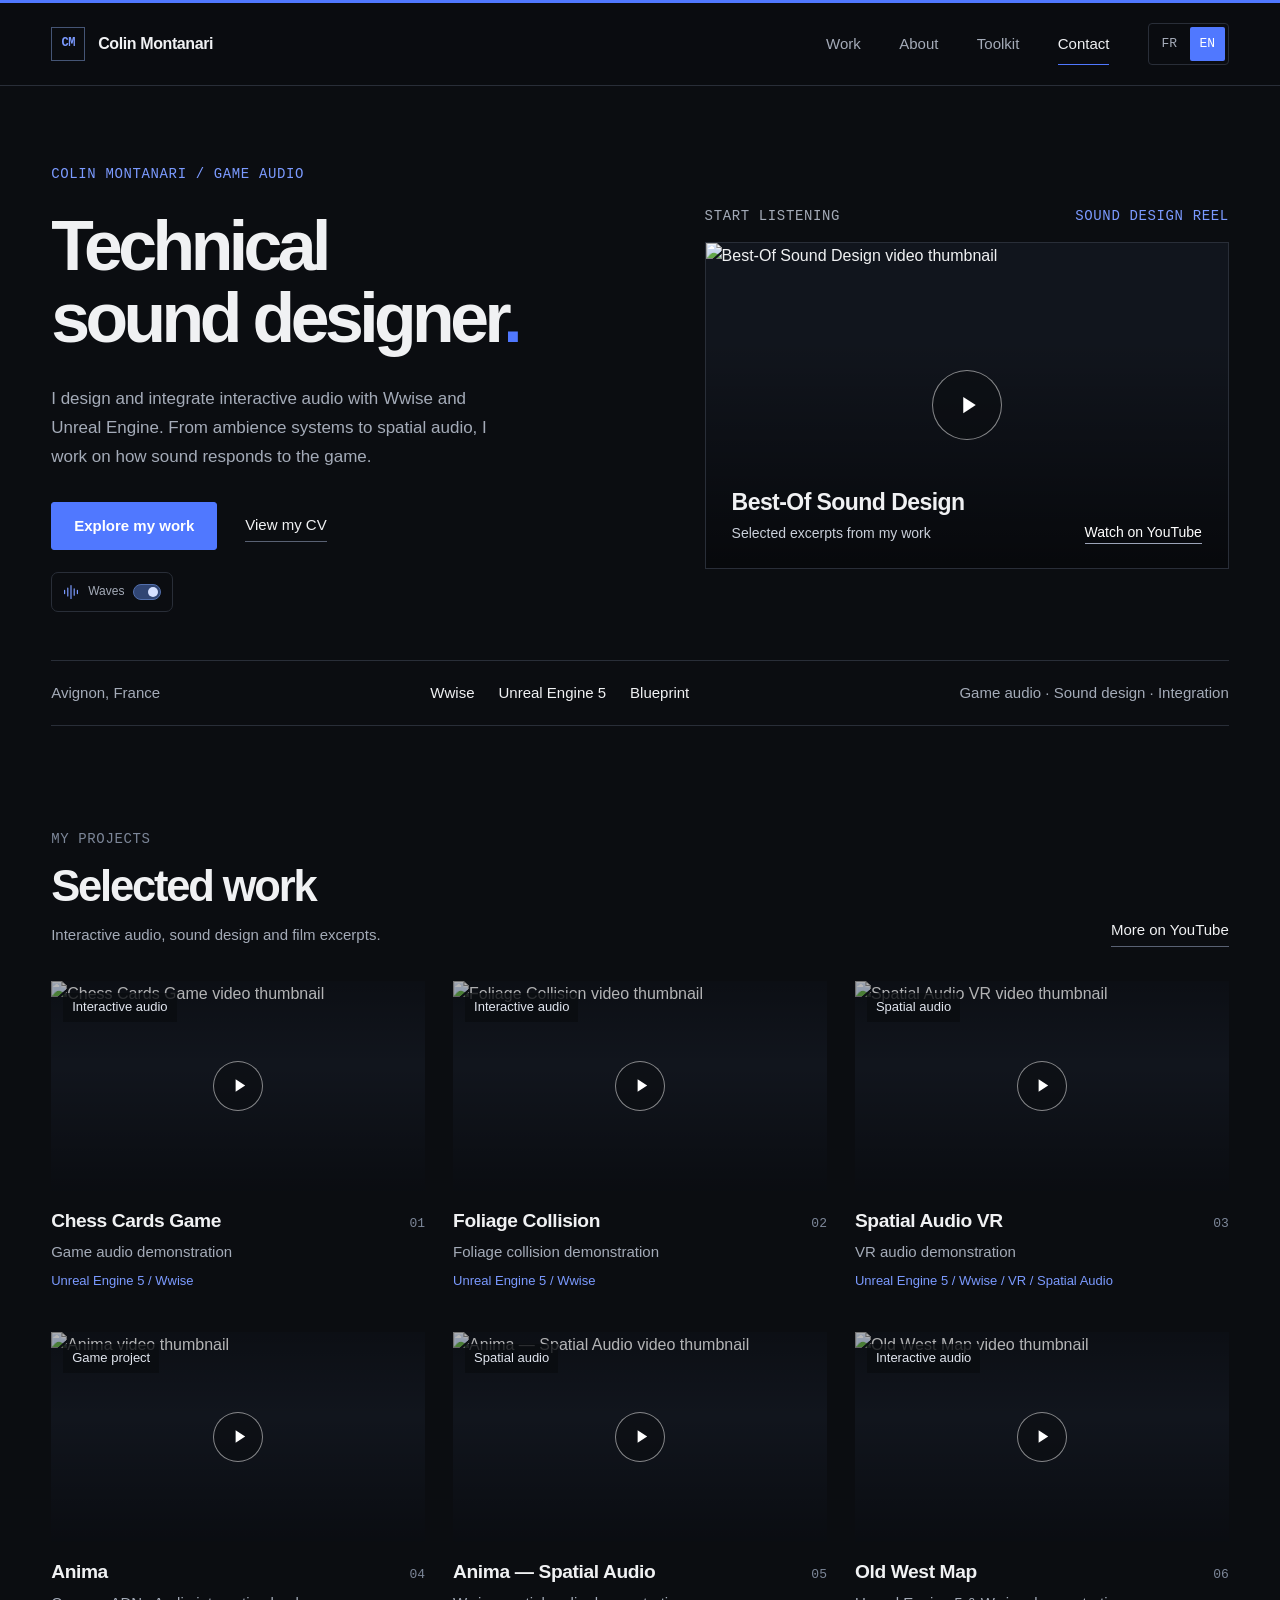
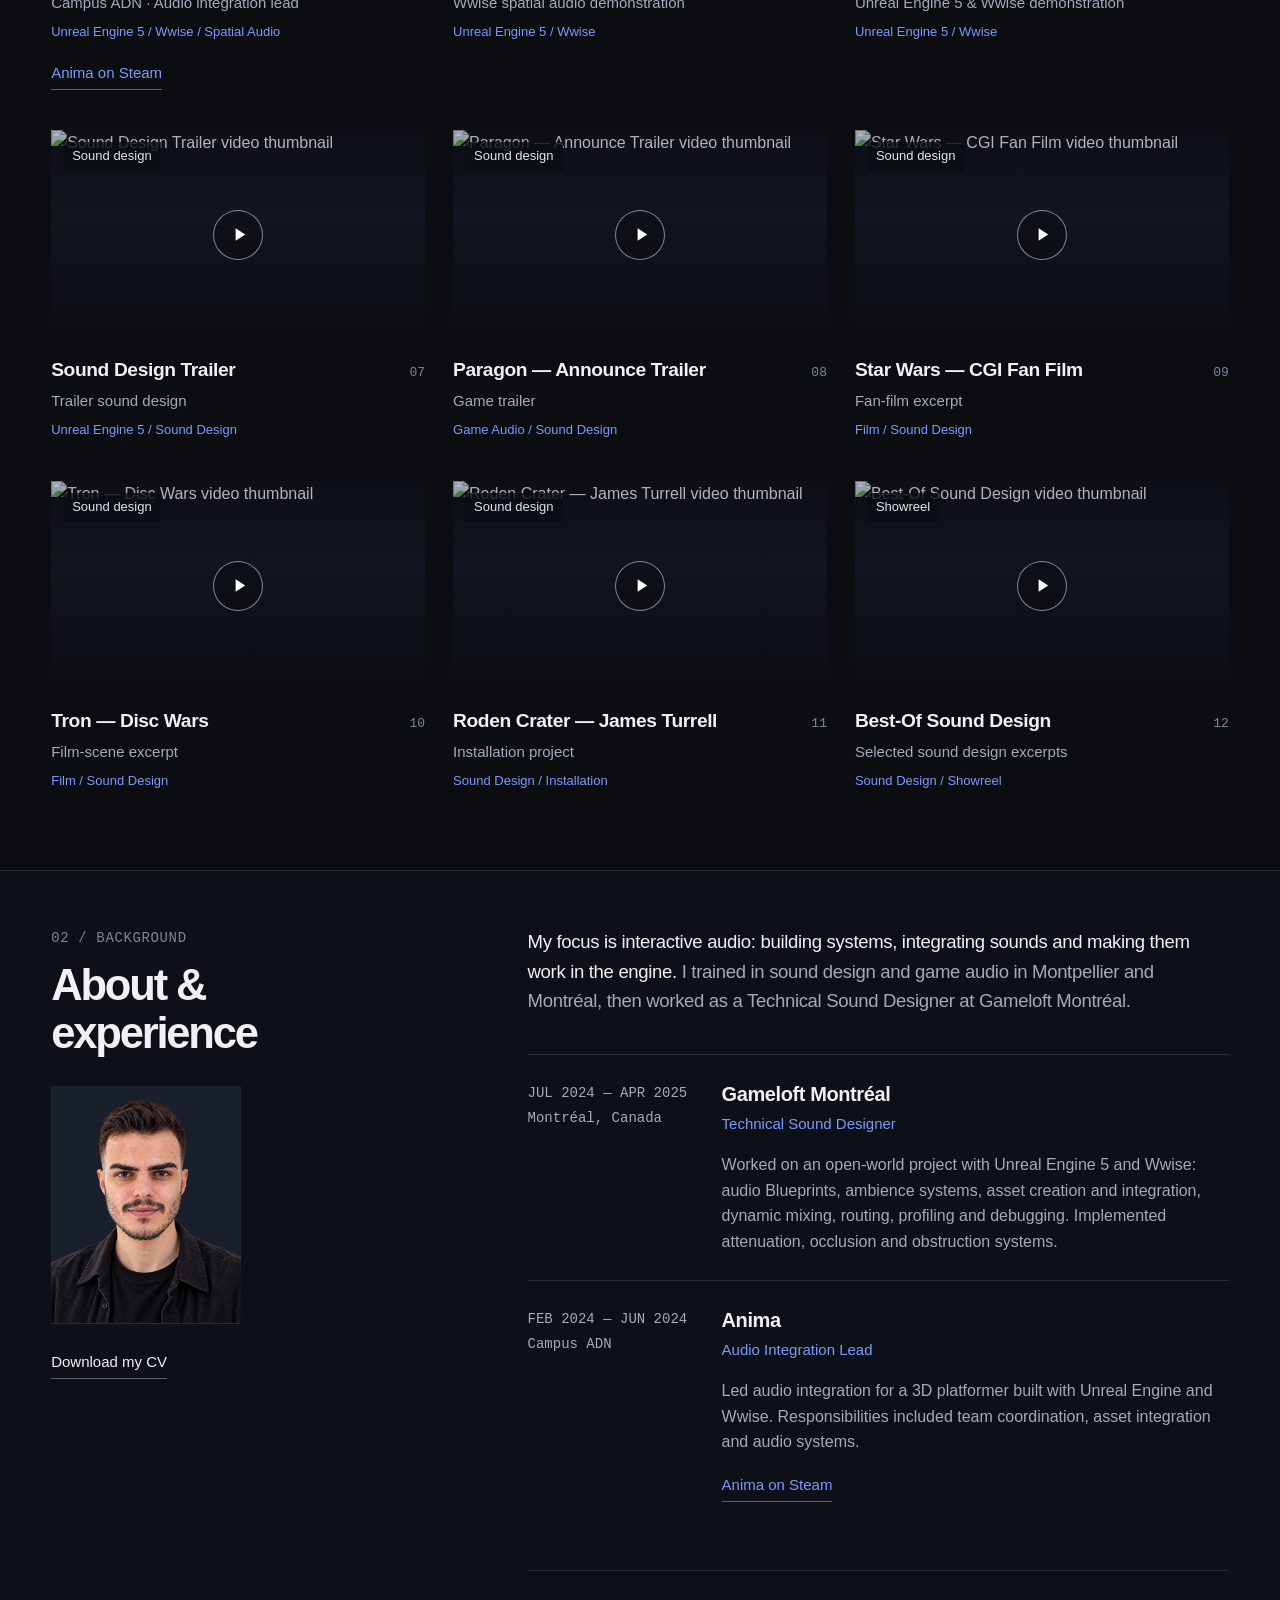
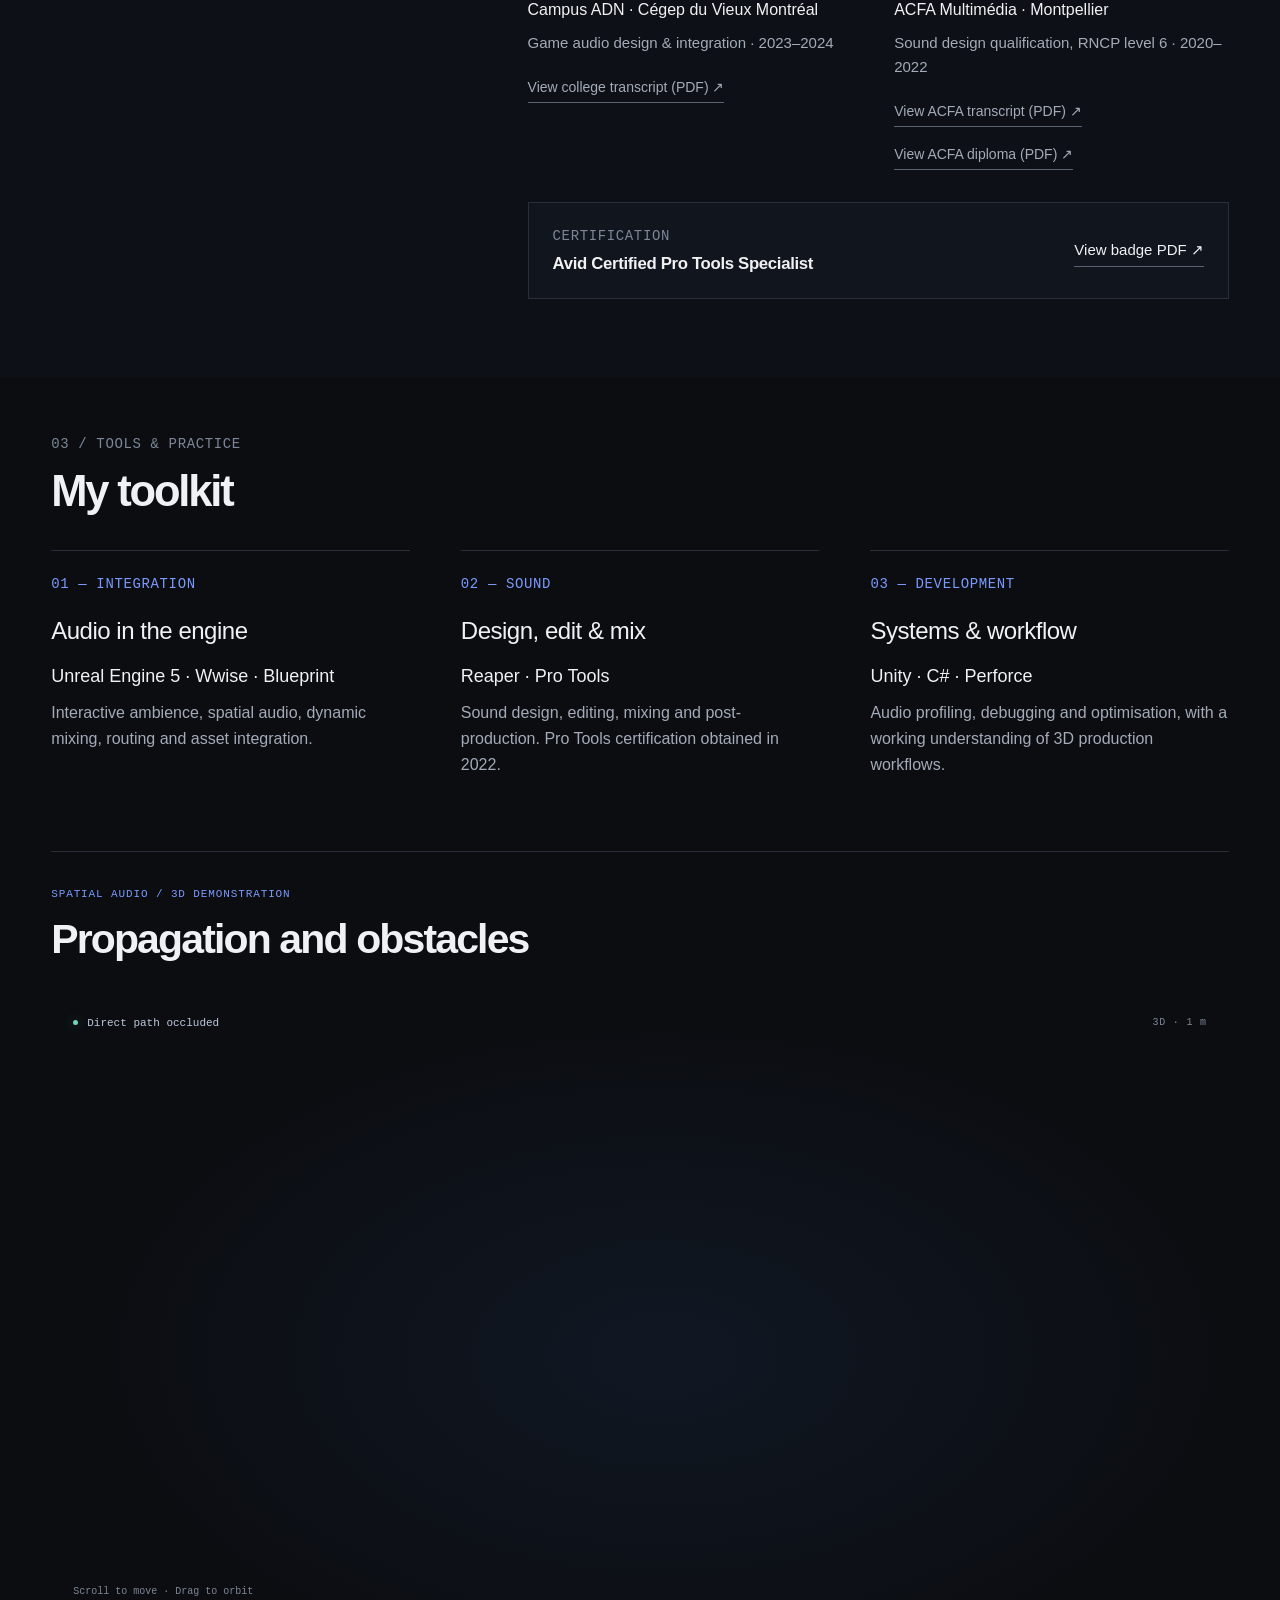
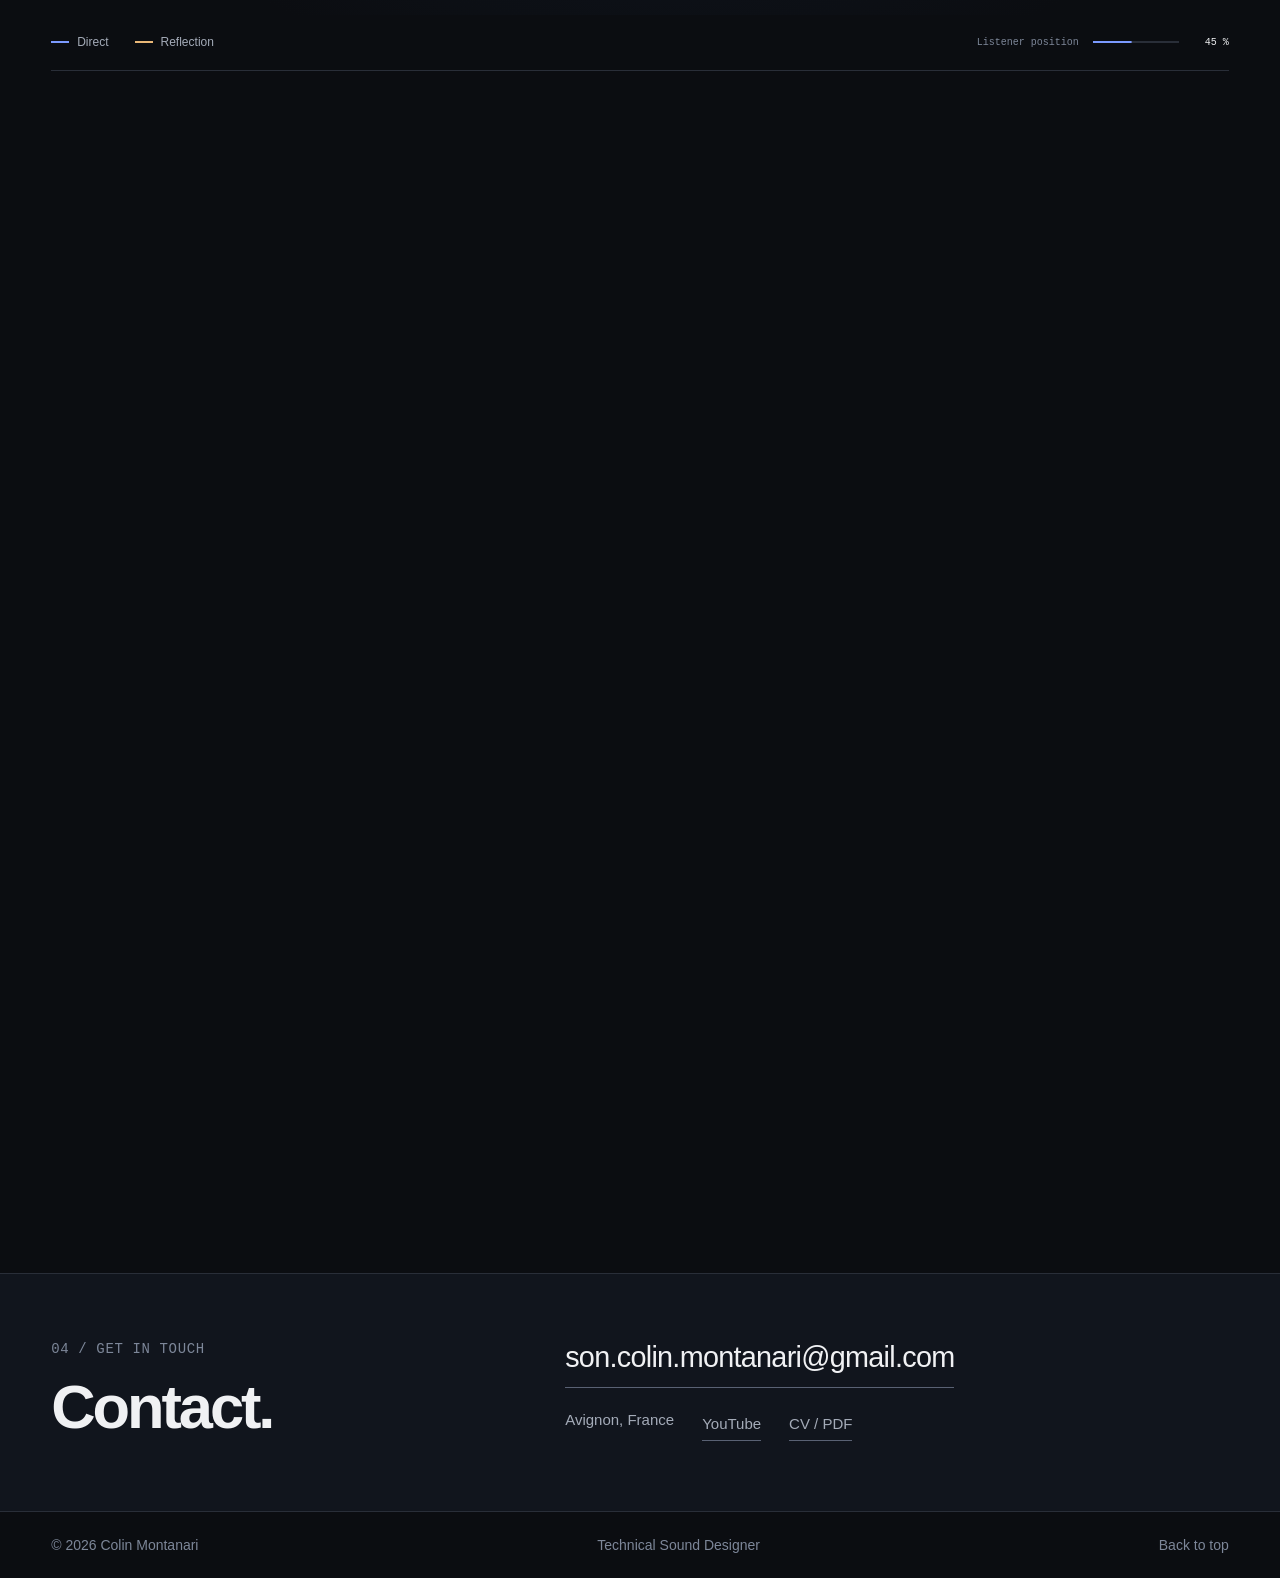
==== commit e78a8617: "MaskSoundLabs" ====
--- a/index.html
+++ b/index.html
@@ -147,9 +147,9 @@
     .wave-toggle:hover { border-color:#52617b; background:#141b28; }
     @media (prefers-reduced-motion:reduce) { #page-acoustics,.acoustic-invitation { display:none; } }
 
-    /* Leave room for SoundLab and language controls on smaller screens. */
+    /* Keep the navigation usable alongside language controls on smaller screens. */
     @media (max-width:860px) { .nav { flex-wrap:wrap; padding-block:15px 12px; gap:12px; } .nav-actions { display:contents; } .brand { order:1; } .language-switch { order:2; margin-left:auto; } .nav-links { order:3; width:100%; justify-content:space-between; gap:10px; } html { scroll-padding-top:126px; } }
-    /* Six navigation links on narrow screens. */
+    /* Navigation links on narrow screens. */
     @media (max-width:560px) { .nav-links { display:grid; grid-template-columns:repeat(3,minmax(0,1fr)); gap:2px 12px; text-align:center; } html { scroll-padding-top:168px; } }
     /* Academic document links. */
     .education .education-document { margin-top:17px; } .education-document .text-link { display:inline-block; font-size:.875rem; }
@@ -169,7 +169,7 @@
   <header>
     <div class="shell nav">
       <a class="brand" href="#top" aria-label="Colin Montanari, back to top" data-i18n-aria-label="text68"><span class="brand-mark" aria-hidden="true">CM</span>Colin Montanari</a>
-      <div class="nav-actions"><nav class="nav-links" aria-label="Main navigation" data-i18n-aria-label="text69"><a href="#projects" data-i18n="text2">Work</a><a href="#about" data-i18n="text3">About</a><a href="#skills" data-i18n="text4">Toolkit</a><a href="soundlab.html">SoundLab</a><a class="contact-nav" href="#contact">Contact</a></nav>
+      <div class="nav-actions"><nav class="nav-links" aria-label="Main navigation" data-i18n-aria-label="text69"><a href="#projects" data-i18n="text2">Work</a><a href="#about" data-i18n="text3">About</a><a href="#skills" data-i18n="text4">Toolkit</a><a class="contact-nav" href="#contact">Contact</a></nav>
         <div class="language-switch" role="group" aria-label="Language" data-i18n-aria-label="language">
           <button type="button" data-language="fr" lang="fr" aria-label="Français" aria-pressed="false">FR</button>
           <button type="button" data-language="en" lang="en" aria-label="English" aria-pressed="true">EN</button>
@@ -343,6 +343,8 @@
           <p class="bio" data-i18n="text65">My focus is interactive audio: building systems, integrating sounds and making them work in the engine. <span class="soft">I trained in sound design and game audio in Montpellier and Montréal, then worked as a Technical Sound Designer at Gameloft Montréal.</span></p>
           <article class="experience"><div class="dates" data-i18n="text66">JUL 2024 — APR 2025<br>Montréal, Canada</div><div><h3>Gameloft Montréal</h3><p class="job-title" lang="en" data-i18n="text44">Technical Sound Designer</p><p data-i18n="text45">Worked on an open-world project with Unreal Engine 5 and Wwise: audio Blueprints, ambience systems, asset creation and integration, dynamic mixing, routing, profiling and debugging. Implemented attenuation, occlusion and obstruction systems.</p></div></article>
           <article class="experience"><div class="dates" data-i18n="text67">FEB 2024 — JUN 2024<br>Campus ADN</div><div><h3>Anima</h3><p class="job-title" data-i18n="text46">Audio Integration Lead</p><p data-i18n="text47">Led audio integration for a 3D platformer built with Unreal Engine and Wwise. Responsibilities included team coordination, asset integration and audio systems.</p><a class="text-link steam-link" href="https://store.steampowered.com/app/3189180/Anima/?l=french" target="_blank" rel="noopener noreferrer" data-i18n="animaSteam">Anima on Steam <span aria-hidden="true">↗</span></a></div></article>
+          <div class="education"><div><strong>Campus ADN · Cégep du Vieux Montréal</strong><p data-i18n="text59">Game audio design &amp; integration · 2023–2024</p><p class="education-document"><a class="text-link" href="bulletin-etudes-collegiales.pdf" target="_blank" rel="noopener noreferrer" data-i18n="academicTranscript">View college transcript (PDF) ↗</a></p></div><div><strong>ACFA Multimédia · Montpellier</strong><p data-i18n="text60">Sound design qualification, RNCP level 6 · 2020–2022</p><p class="education-document acfa-documents"><a class="text-link" href="bulletin-acfa.pdf" target="_blank" rel="noopener noreferrer" data-i18n="acfaTranscript">View ACFA transcript (PDF) ↗</a><a class="text-link" href="diplome-acfa.pdf" target="_blank" rel="noopener noreferrer" data-i18n="acfaDiploma">View ACFA diploma (PDF) ↗</a></p></div></div>
+          <div class="certification"><div><span class="certification-label mono"><span class="language-en">Certification</span><span class="language-fr">Certification</span></span><h3 class="certification-title">Avid Certified Pro Tools Specialist</h3></div><a class="text-link certification-link" href="avid-certified-pro-tools-specialist.pdf" target="_blank" rel="noopener noreferrer"><span class="language-en">View badge PDF ↗</span><span class="language-fr">Voir le badge PDF ↗</span></a></div>
         </div>
       </div>
     </section>
@@ -361,18 +363,14 @@
           <div class="spatial-stage">
             <canvas id="spatial-canvas" tabindex="0" role="img" aria-label="Scène 3D : source, mur et auditeur. Le défilement ou les flèches déplacent l’auditeur."></canvas>
             <div class="spatial-toolbar"><span class="spatial-status" id="spatial-status" role="status">Trajet direct dégagé</span><span class="spatial-scale">3D · 1 m</span></div>
-            <div class="spatial-story"><strong id="spatial-chapter">Propagation directe</strong><p id="spatial-story-copy">Sans obstacle sur le trajet, le son rejoint directement l’auditeur.</p></div>
             <span class="spatial-view-hint" data-spatial-copy="viewHint">Défilez pour avancer · Glissez pour tourner la vue</span>
           </div>
           <div class="spatial-footer">
-            <div class="spatial-legend"><span><i style="--ray:#7b9aff"></i><span data-spatial-copy="direct">Direct</span></span><span><i style="--ray:#70d6b7"></i><span data-spatial-copy="diffraction">Diffraction</span></span><span><i style="--ray:#e9b777"></i><span data-spatial-copy="reflection">Réflexion</span></span><span><i style="--ray:#cf98c8"></i><span data-spatial-copy="transmission">Transmission</span></span><span><i style="--ray:#70c9c1;background:repeating-linear-gradient(90deg,var(--ray) 0 4px,transparent 4px 7px)"></i><span data-spatial-copy="alternateLegend">Diffraction · autre côté</span></span></div>
+            <div class="spatial-legend"><span><i style="--ray:#7b9aff"></i><span data-spatial-copy="direct">Direct</span></span><span><i style="--ray:#e9b777"></i><span data-spatial-copy="reflection">Réflexion</span></span></div>
             <div class="spatial-progress"><span data-spatial-copy="position">Position de l’auditeur</span><span class="spatial-progress-track" aria-hidden="true"><i></i></span><output id="spatial-position-value">0 %</output></div>
           </div>
         </div></div>
       </div>
-
-      <div class="education"><div><strong>Campus ADN · Cégep du Vieux Montréal</strong><p data-i18n="text59">Game audio design &amp; integration · 2023–2024</p><p class="education-document"><a class="text-link" href="bulletin-etudes-collegiales.pdf" target="_blank" rel="noopener noreferrer" data-i18n="academicTranscript">View college transcript (PDF) ↗</a></p></div><div><strong>ACFA Multimédia · Montpellier</strong><p data-i18n="text60">Sound design qualification, RNCP level 6 · 2020–2022</p><p class="education-document acfa-documents"><a class="text-link" href="bulletin-acfa.pdf" target="_blank" rel="noopener noreferrer" data-i18n="acfaTranscript">View ACFA transcript (PDF) ↗</a><a class="text-link" href="diplome-acfa.pdf" target="_blank" rel="noopener noreferrer" data-i18n="acfaDiploma">View ACFA diploma (PDF) ↗</a></p></div></div>
-      <div class="certification"><div><span class="certification-label mono"><span class="language-en">Certification</span><span class="language-fr">Certification</span></span><h3 class="certification-title">Avid Certified Pro Tools Specialist</h3></div><a class="text-link certification-link" href="avid-certified-pro-tools-specialist.pdf" target="_blank" rel="noopener noreferrer"><span class="language-en">View badge PDF ↗</span><span class="language-fr">Voir le badge PDF ↗</span></a></div>
     </section>
     <section class="contact-section shell" id="contact" aria-labelledby="contact-title">
       <div class="contact-layout"><div><p class="section-index mono" data-i18n="text61">04 / Get in touch</p><h2 id="contact-title">Contact.</h2></div><div><a class="contact-email" href="mailto:son.colin.montanari@gmail.com">son.colin.montanari@gmail.com</a><div class="contact-sub"><span>Avignon, France</span><a class="text-link" href="https://www.youtube.com/@colinmontanarisounddesign7705" target="_blank" rel="noopener noreferrer">YouTube</a><a class="text-link" href="cv-colin-montanari.pdf?v=68495517e1c2" target="_blank" rel="noopener">CV / PDF</a></div></div></div>
